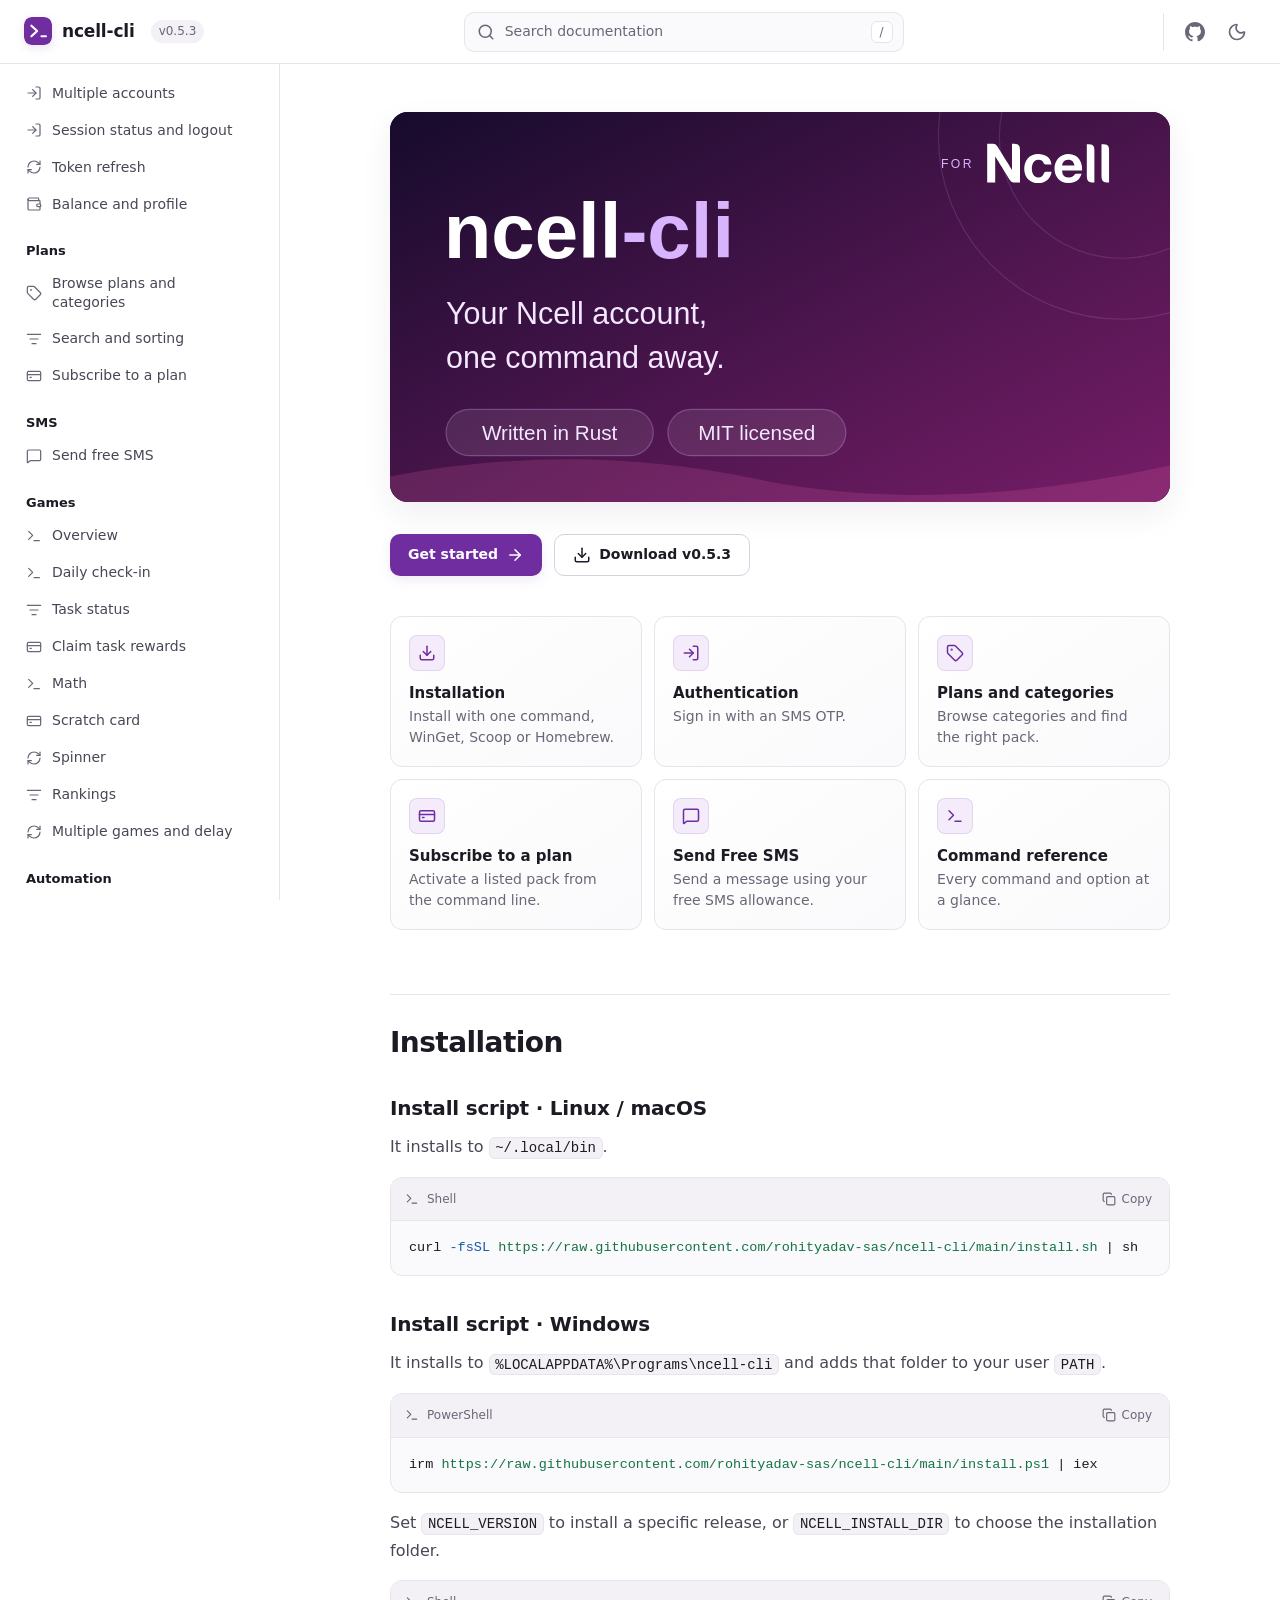
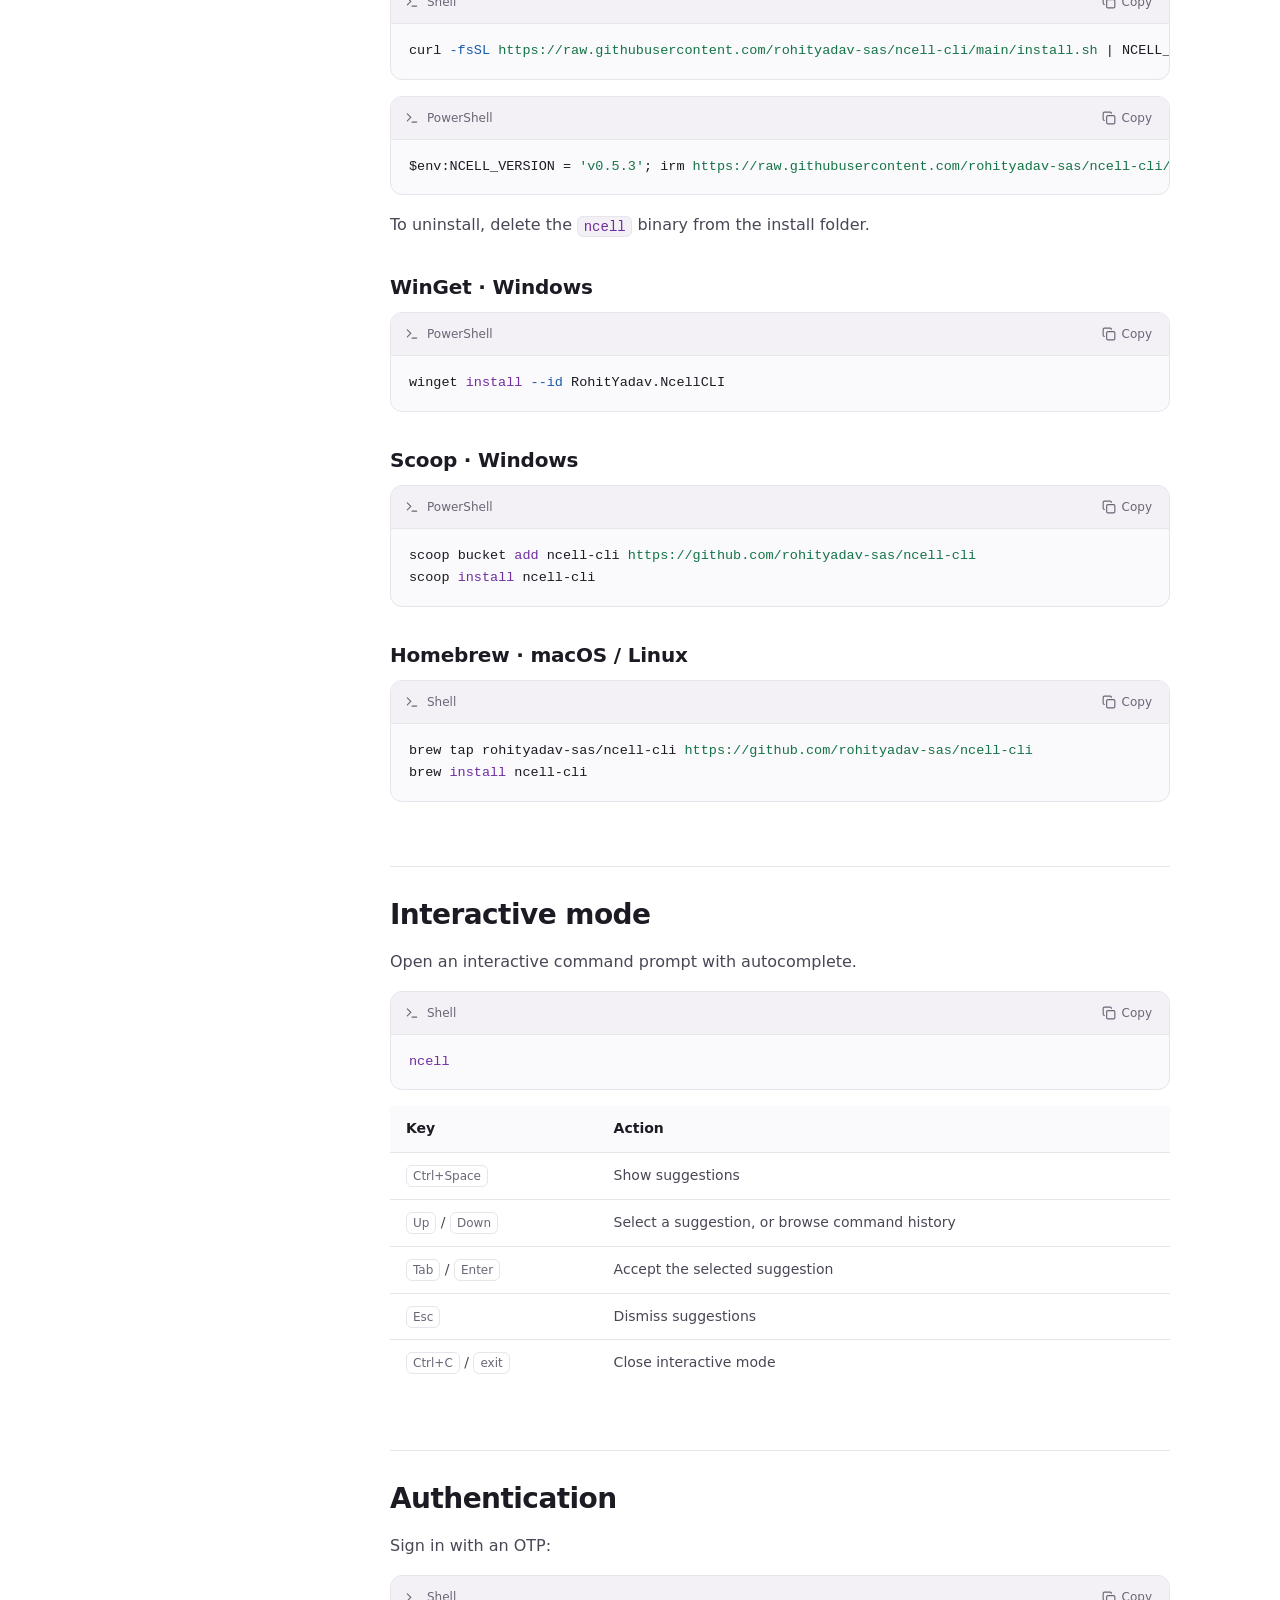
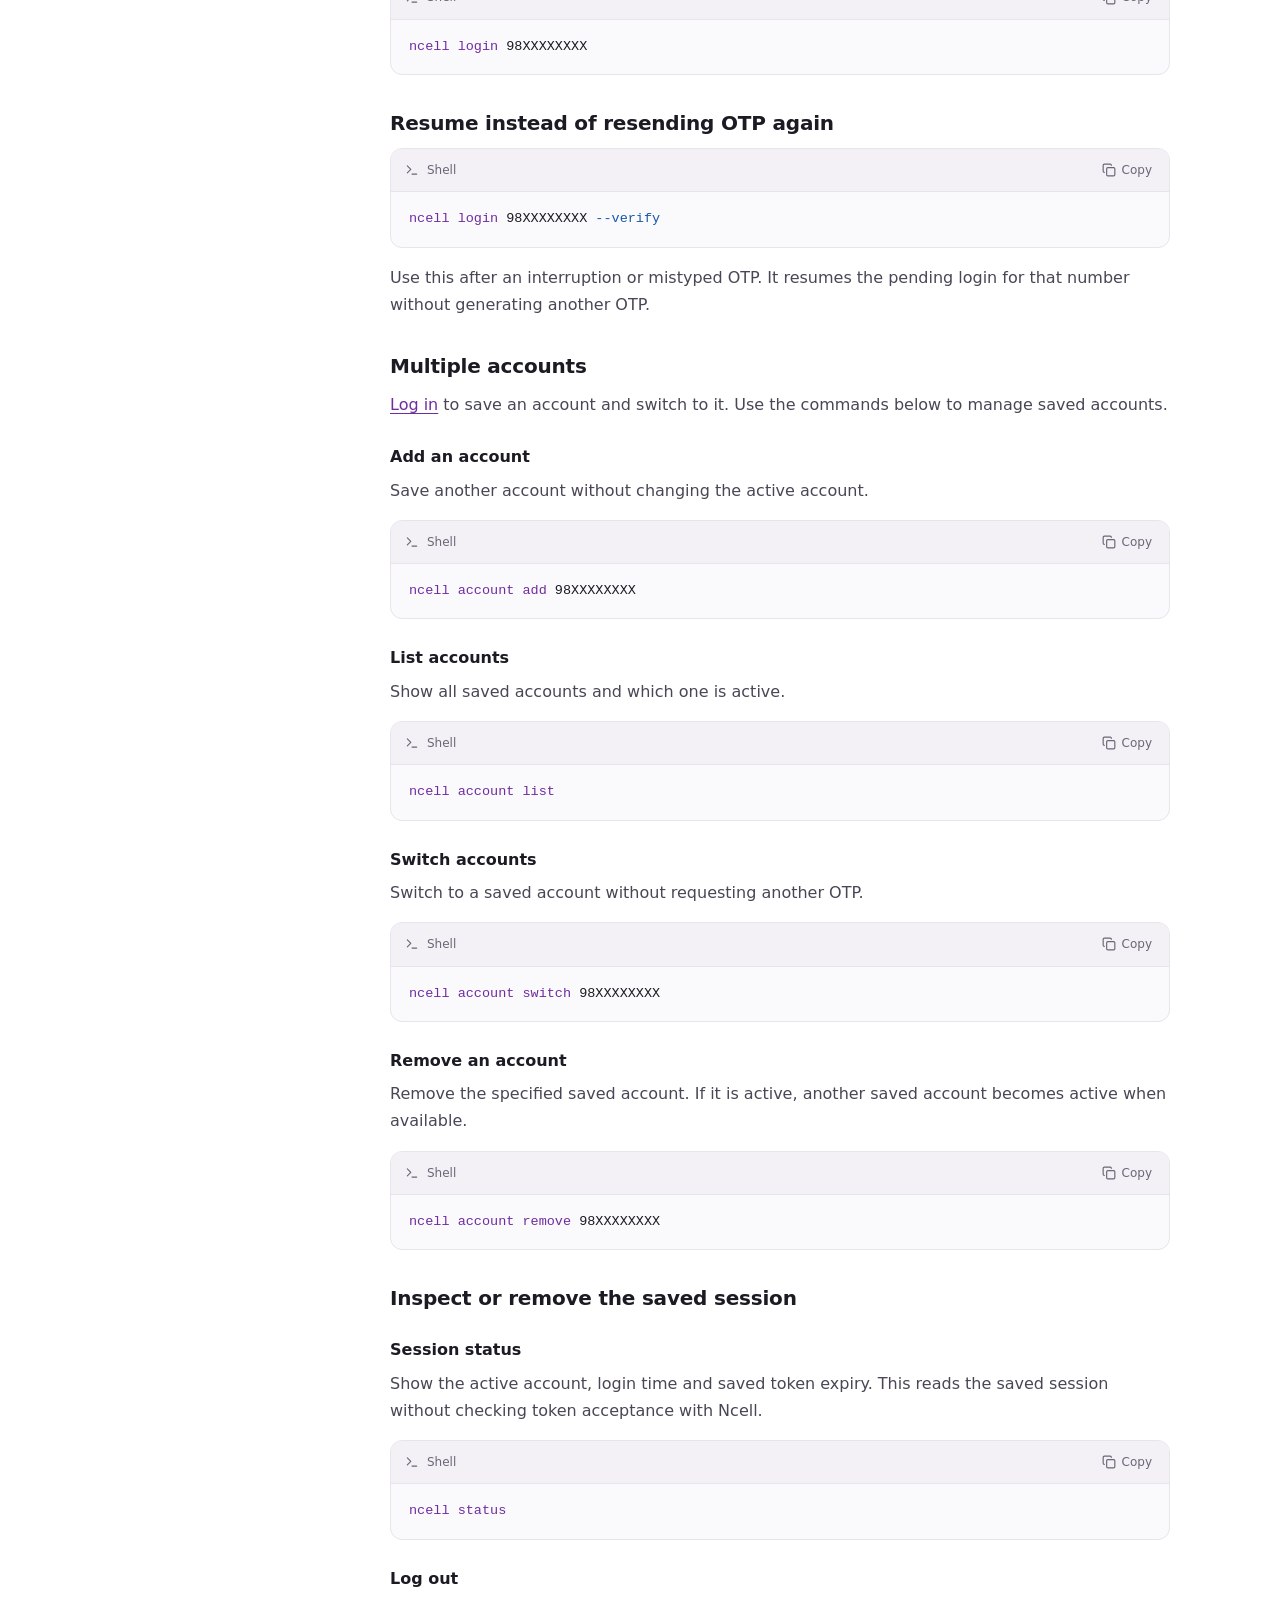
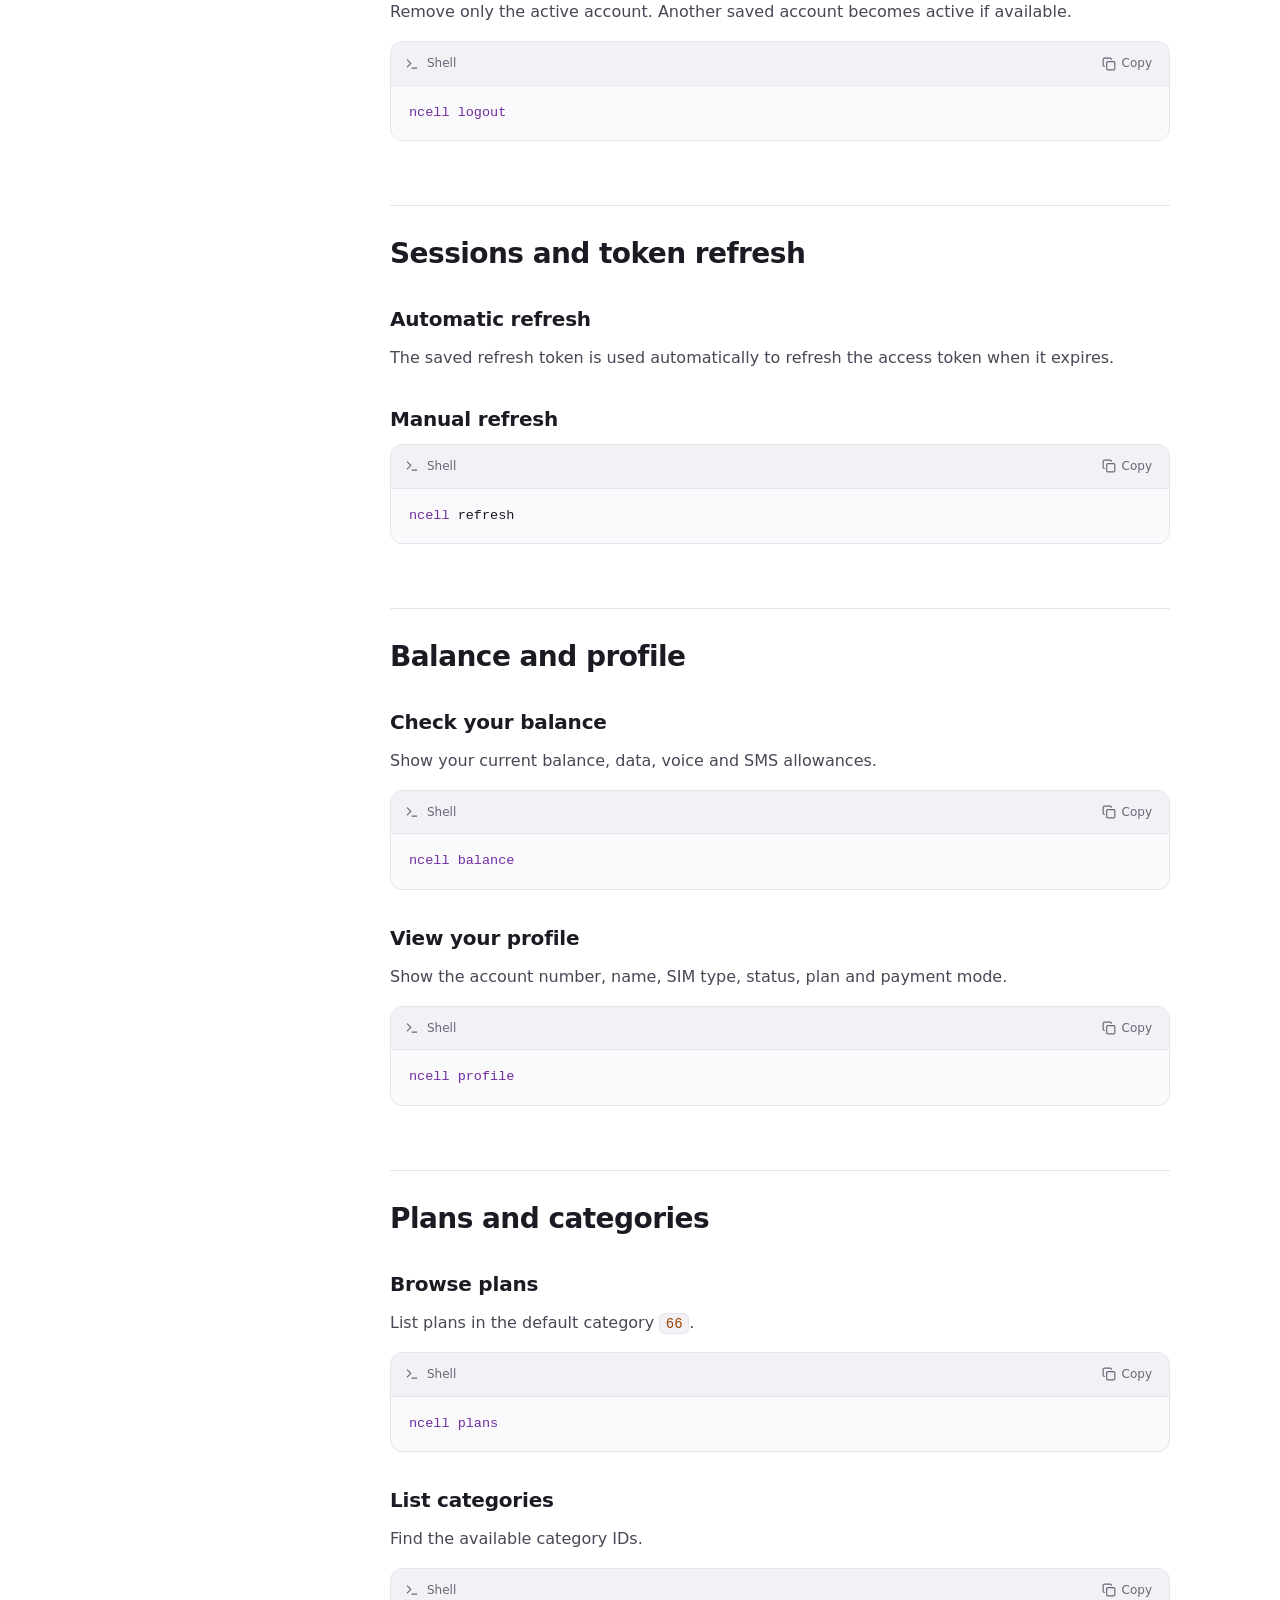
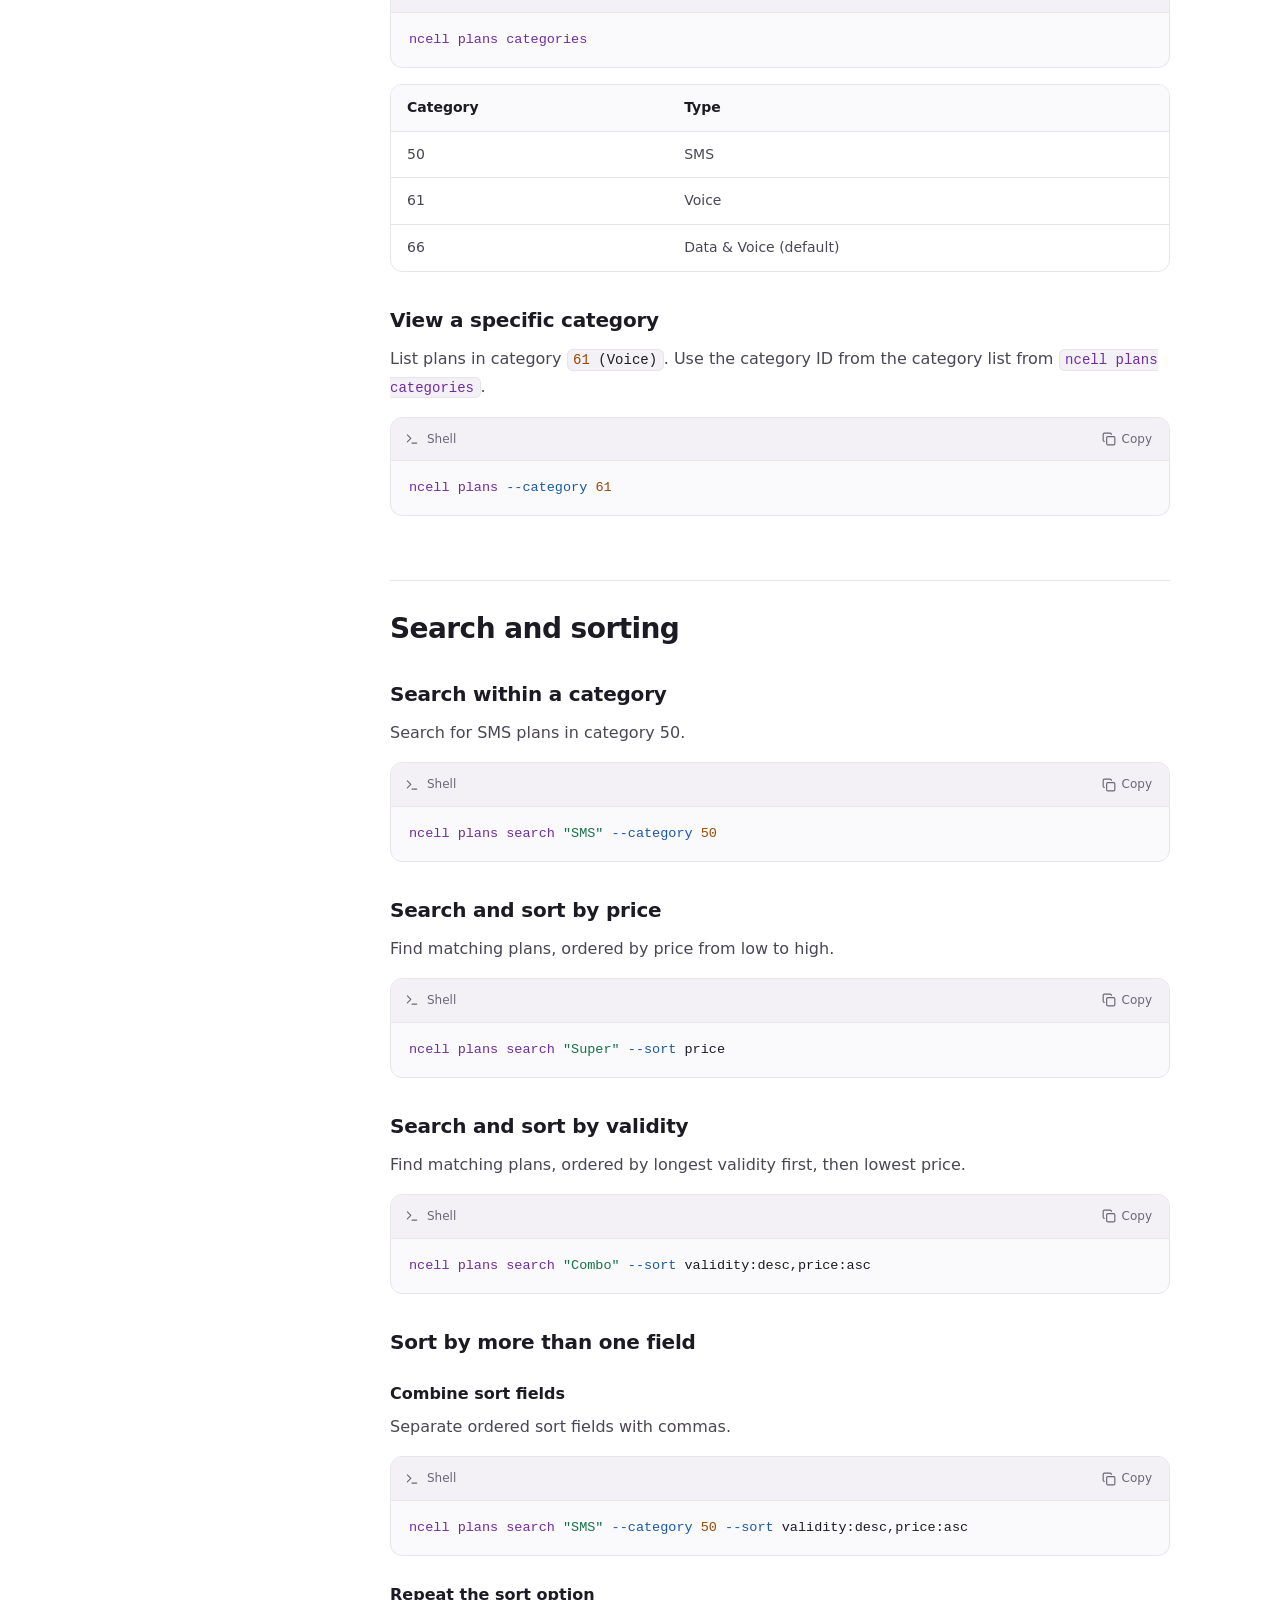
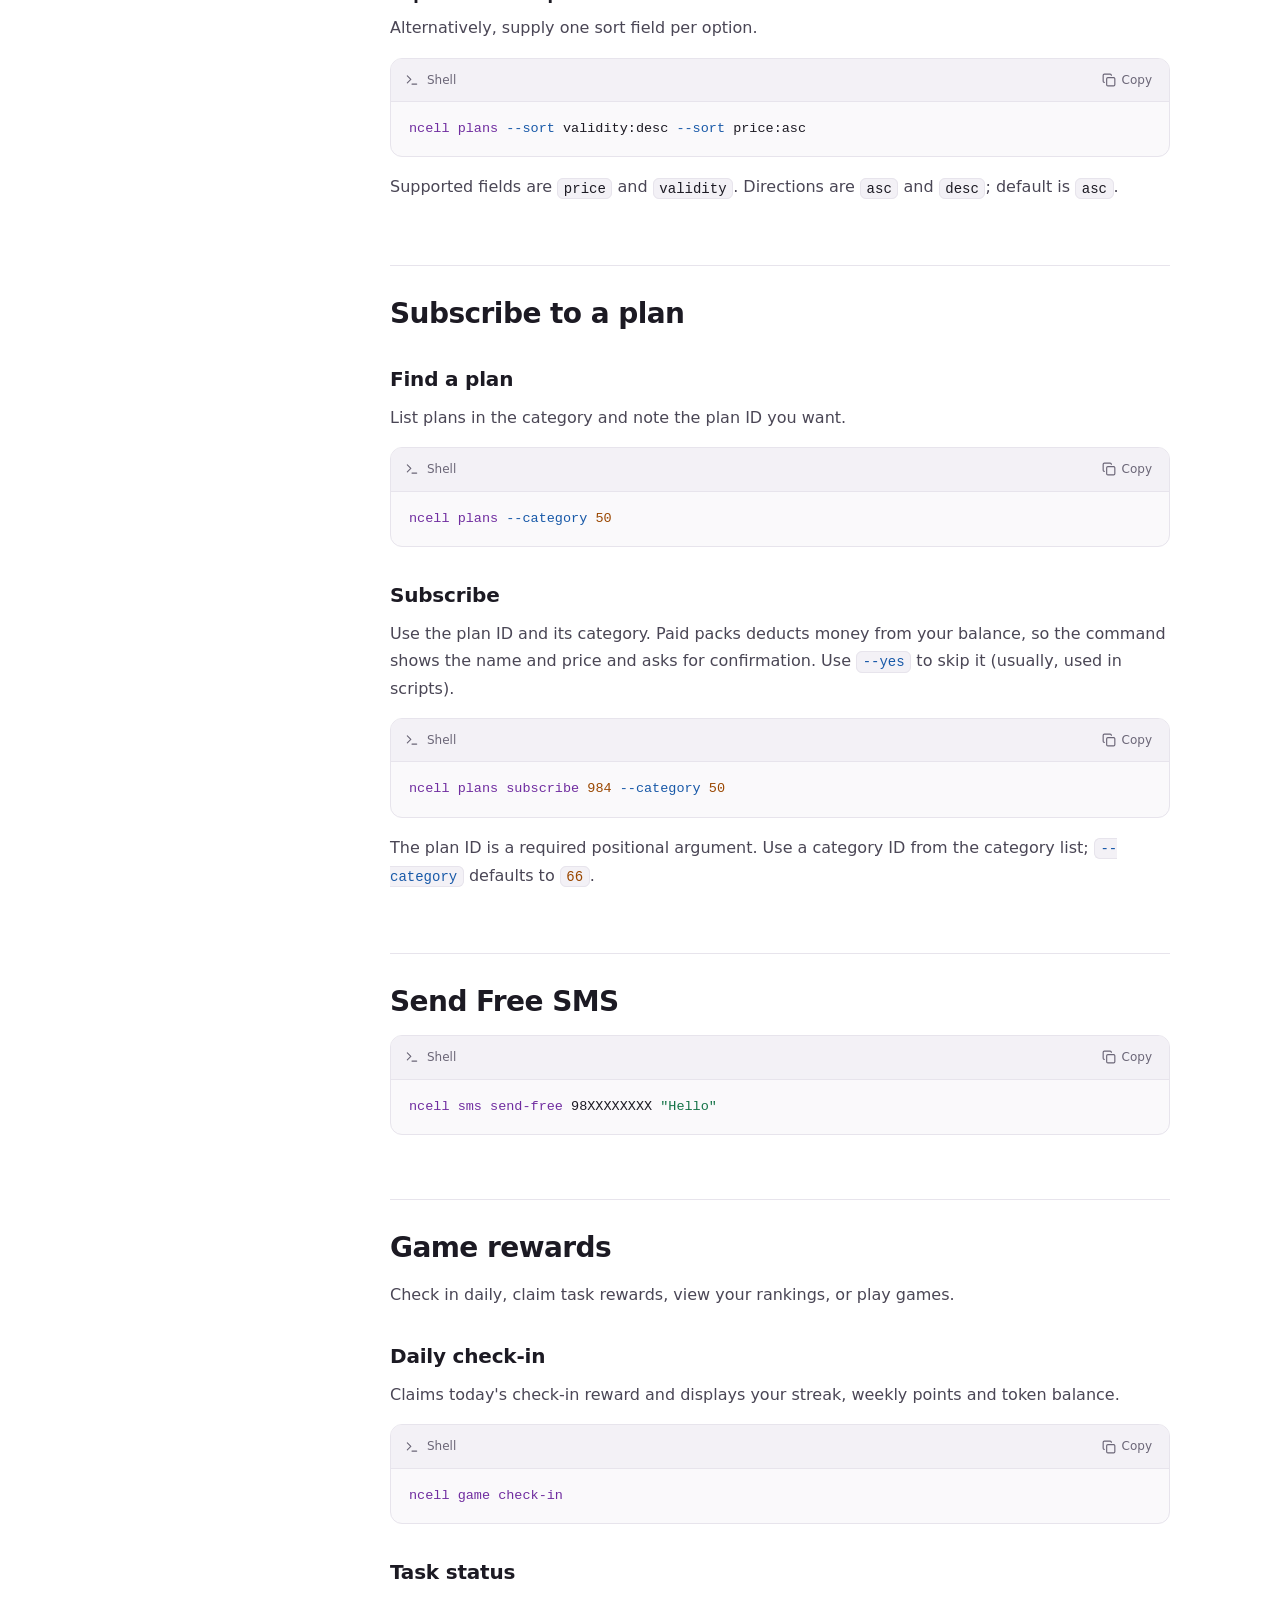
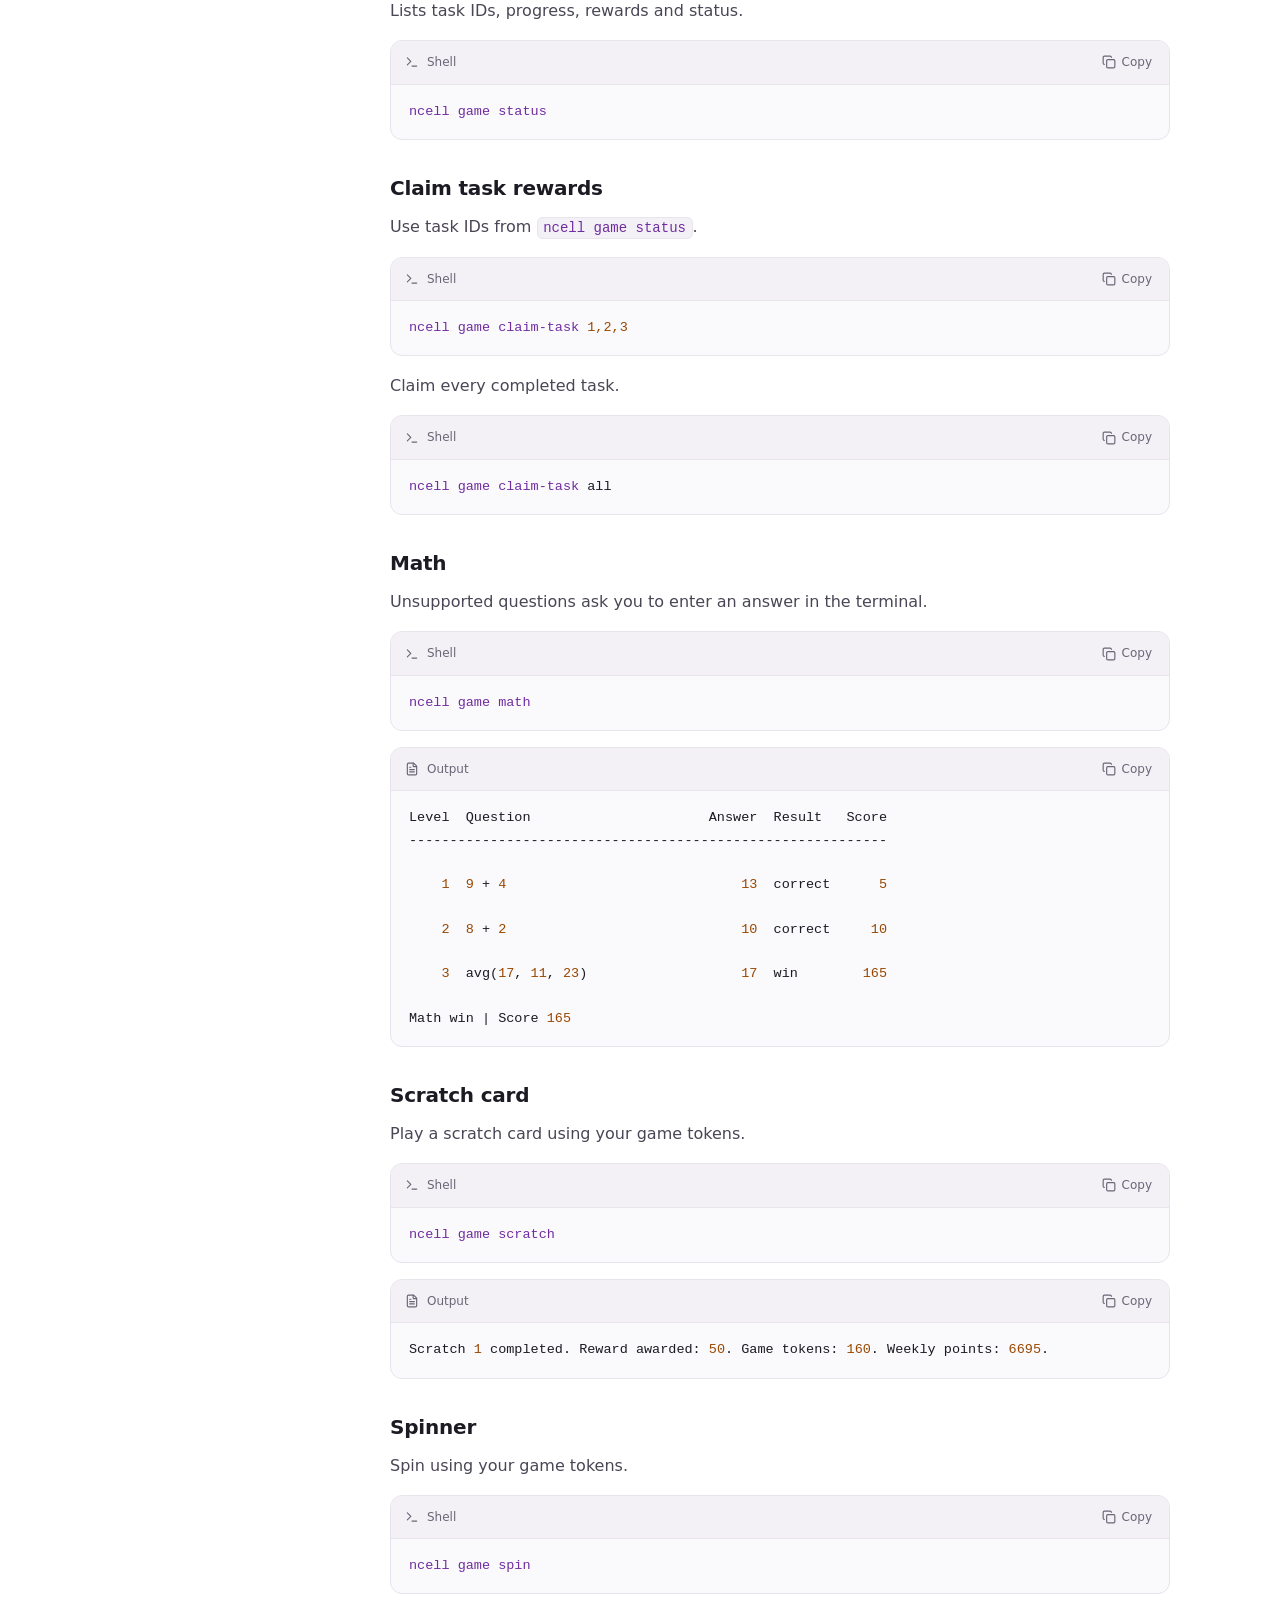
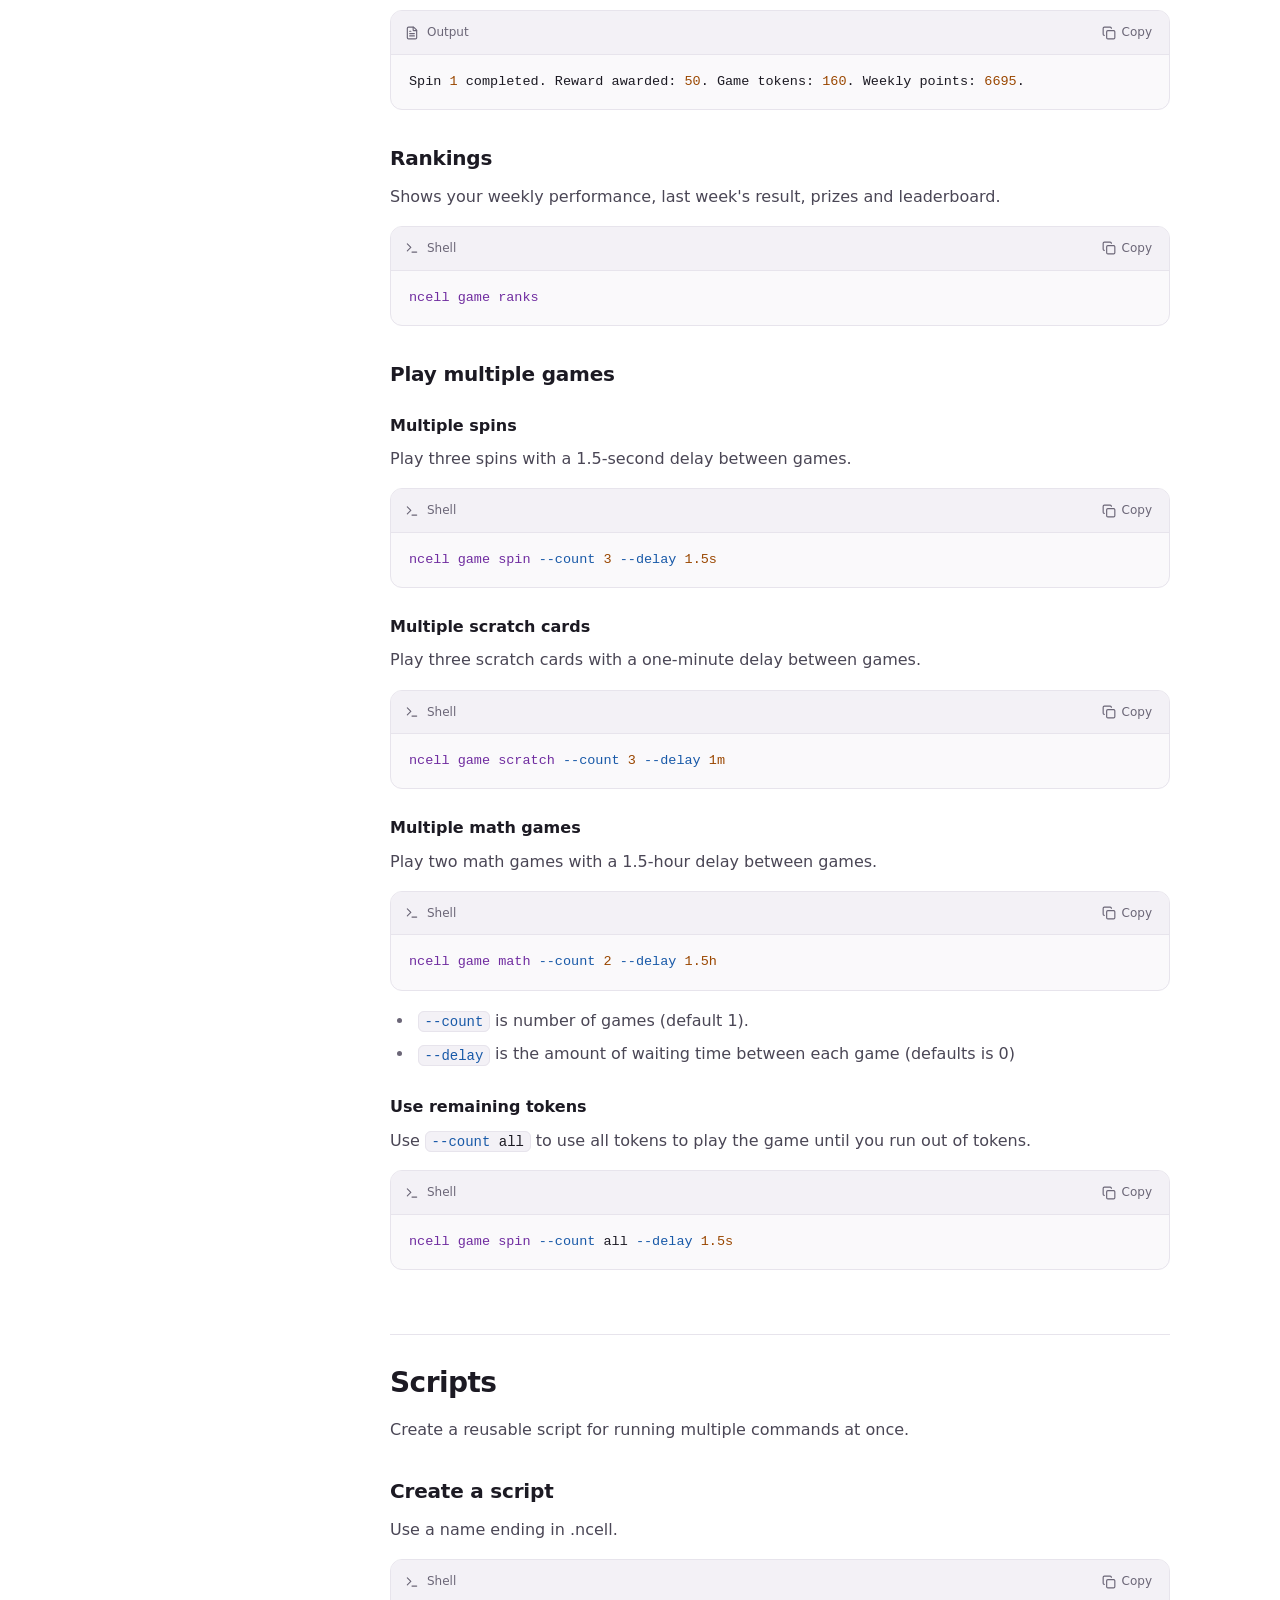
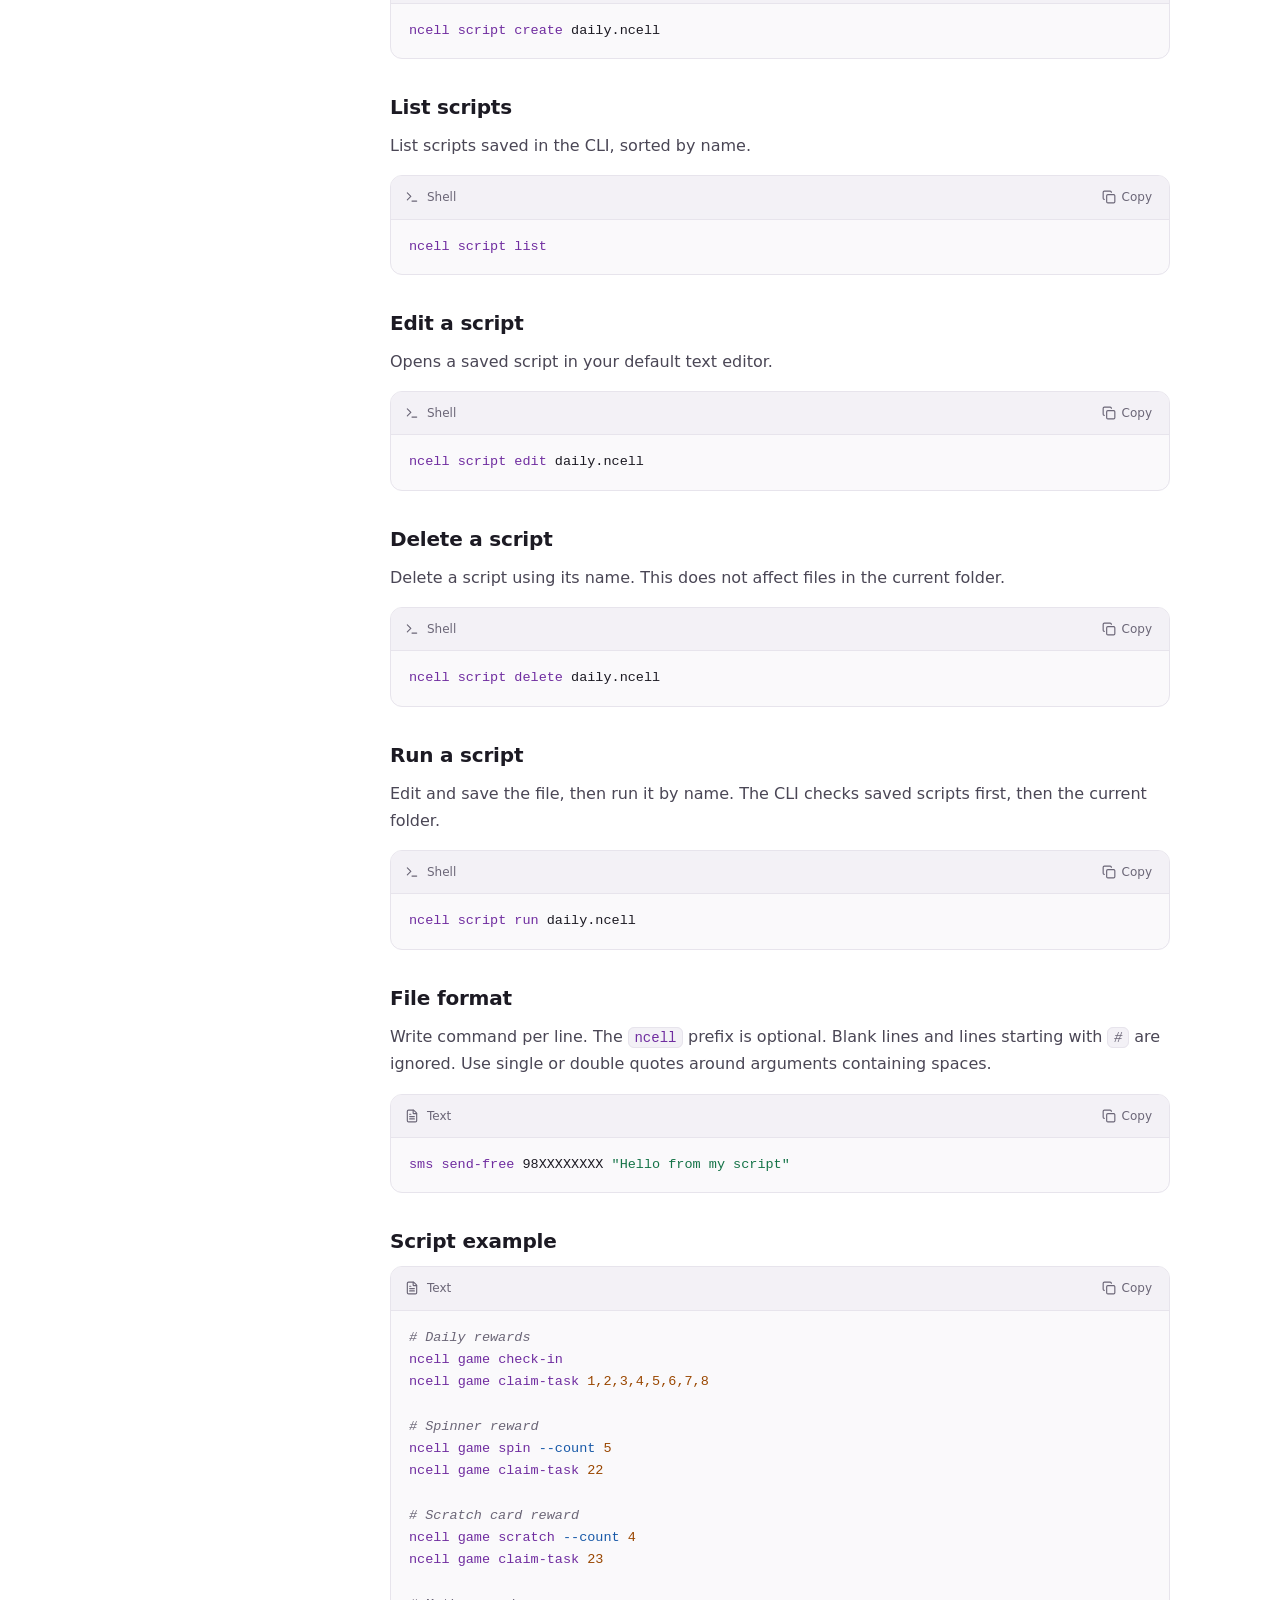
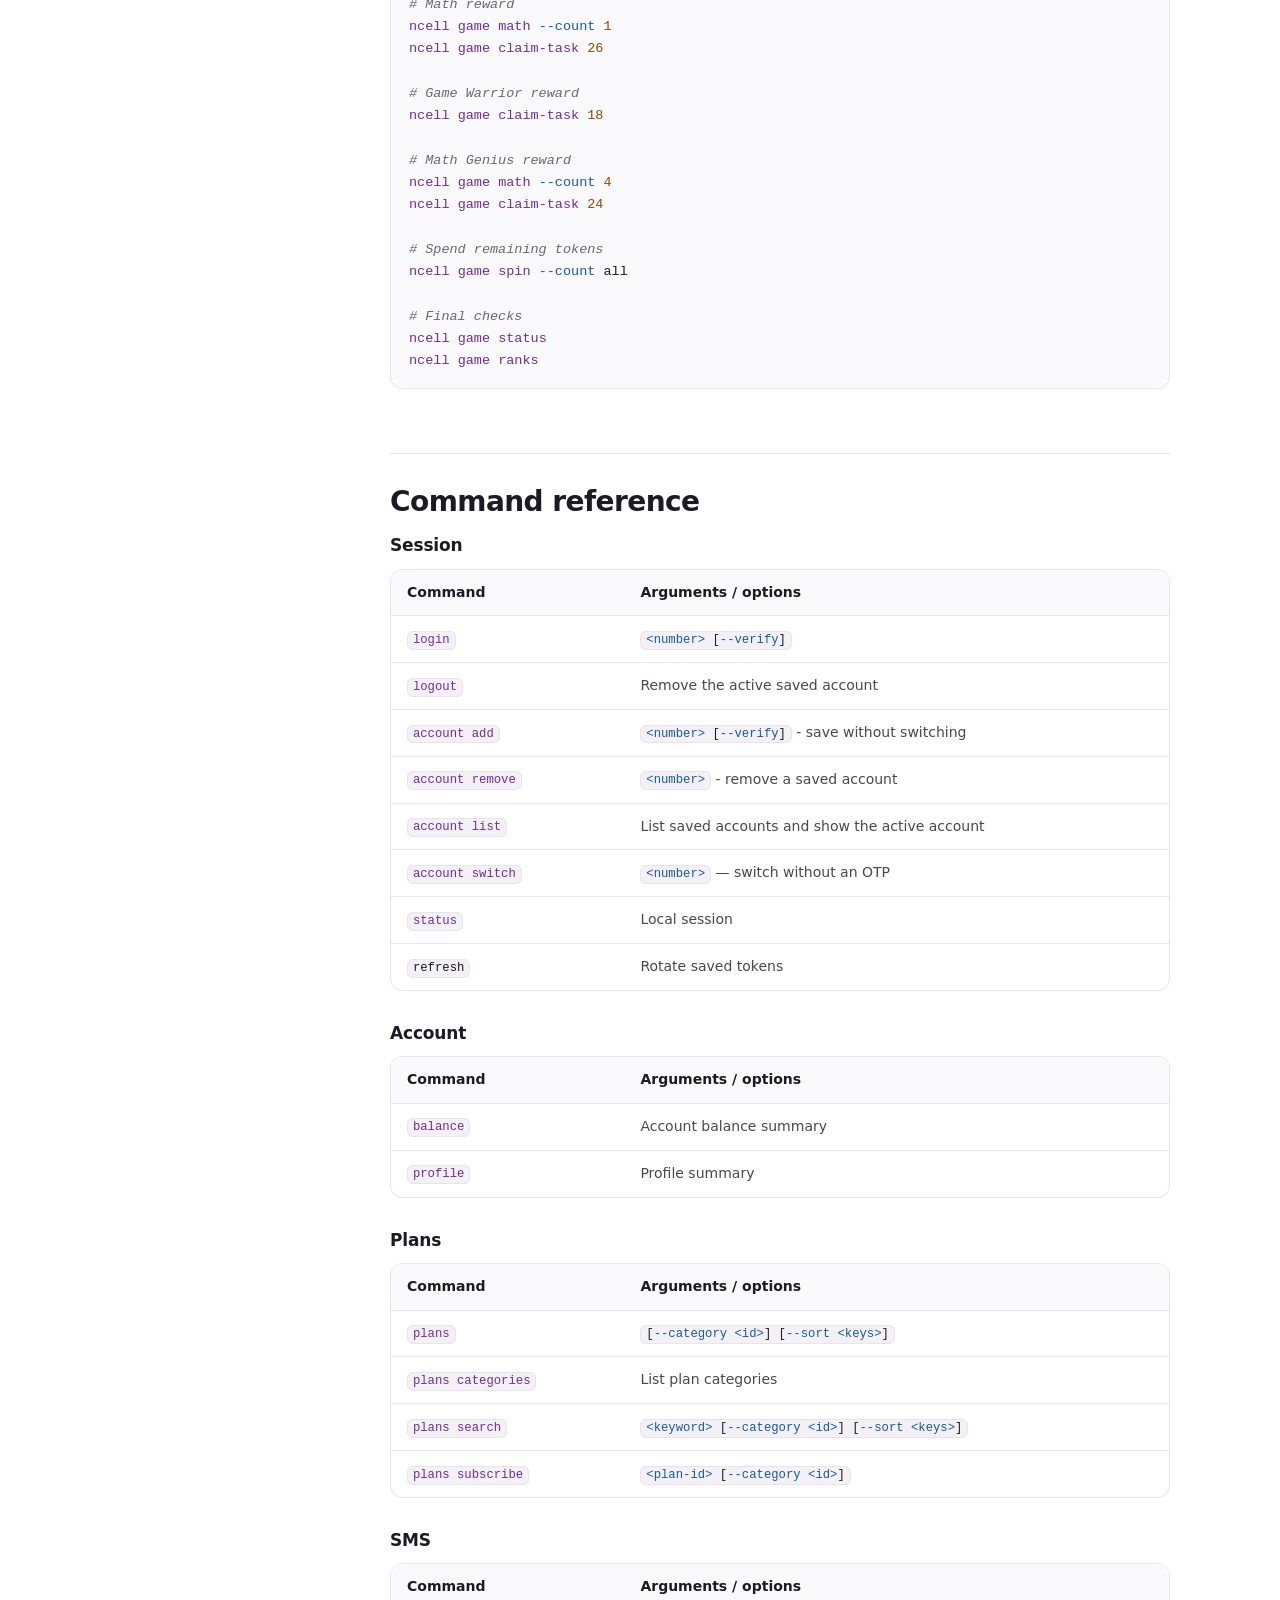
==== docs/index.html @ 6c73a3b6 "update docs" ====
<!doctype html>

<html lang="en">

<head>
    <meta charset="utf-8" />

    <meta name="google-site-verification" content="iUjYOaerDEvZI2TemzVn_7TjMXVgL9gNIheGC1Wcy9w" />

    <meta name="viewport" content="width=device-width, initial-scale=1" />

    <title>ncell-cli documentation</title>

    <meta name="description"
        content="Documentation for ncell-cli: install, sign in, query balances, search plans, subscribe and automate with JSON." />

    <meta name="theme-color" content="#ffffff" media="(prefers-color-scheme: light)" />

    <meta name="theme-color" content="#100e15" media="(prefers-color-scheme: dark)" />

    <link rel="icon" type="image/svg+xml" href="favicon.svg" />

    <script>
        (function () {
            var theme;

            try {
                theme = localStorage.getItem("ncell-docs-theme");
            } catch (e) { }

            if (theme !== "light" && theme !== "dark") {
                theme = matchMedia("(prefers-color-scheme: dark)").matches
                    ? "dark"
                    : "light";
            }

            document.documentElement.dataset.theme = theme;
        })();
    </script>

    <noscript>
        <style>
            .search-btn,
            .menu-btn,
            .theme-btn,
            .copy-btn {
                display: none !important;
            }

            @media (max-width: 900px) {
                #sidebar {
                    display: block;

                    position: static;

                    width: auto;

                    max-width: none;

                    border: 0;

                    box-shadow: none;
                }

                main {
                    padding-top: 16px;
                }
            }
        </style>
    </noscript>

    <link rel="stylesheet" href="style.css" />
</head>

<body>
    <!-- Icons: Lucide (ISC license) and GitHub mark from Octicons (MIT license), inlined as an SVG sprite. -->

    <svg width="0" height="0" style="position: absolute" aria-hidden="true" focusable="false">
        <symbol id="i-search" viewBox="0 0 24 24">
            <path d="m21 21-4.34-4.34" />

            <circle cx="11" cy="11" r="8" />
        </symbol>

        <symbol id="i-menu" viewBox="0 0 24 24">
            <path d="M4 5h16" />

            <path d="M4 12h16" />

            <path d="M4 19h16" />
        </symbol>

        <symbol id="i-sun" viewBox="0 0 24 24">
            <circle cx="12" cy="12" r="4" />

            <path d="M12 2v2" />

            <path d="M12 20v2" />

            <path d="m4.93 4.93 1.41 1.41" />

            <path d="m17.66 17.66 1.41 1.41" />

            <path d="M2 12h2" />

            <path d="M20 12h2" />

            <path d="m6.34 17.66-1.41 1.41" />

            <path d="m19.07 4.93-1.41 1.41" />
        </symbol>

        <symbol id="i-moon" viewBox="0 0 24 24">
            <path
                d="M20.985 12.486a9 9 0 1 1-9.473-9.472c.405-.022.617.46.402.803a6 6 0 0 0 8.268 8.268c.344-.215.825-.004.803.401" />
        </symbol>

        <symbol id="i-copy" viewBox="0 0 24 24">
            <rect width="14" height="14" x="8" y="8" rx="2" ry="2" />

            <path d="M4 16c-1.1 0-2-.9-2-2V4c0-1.1.9-2 2-2h10c1.1 0 2 .9 2 2" />
        </symbol>

        <symbol id="i-check" viewBox="0 0 24 24">
            <path d="M20 6 9 17l-5-5" />
        </symbol>

        <symbol id="i-terminal" viewBox="0 0 24 24">
            <path d="M12 19h8" />

            <path d="m4 17 6-6-6-6" />
        </symbol>

        <symbol id="i-info" viewBox="0 0 24 24">
            <circle cx="12" cy="12" r="10" />

            <path d="M12 16v-4" />

            <path d="M12 8h.01" />
        </symbol>

        <symbol id="i-triangle-alert" viewBox="0 0 24 24">
            <path d="m21.73 18-8-14a2 2 0 0 0-3.48 0l-8 14A2 2 0 0 0 4 21h16a2 2 0 0 0 1.73-3" />

            <path d="M12 9v4" />

            <path d="M12 17h.01" />
        </symbol>

        <symbol id="i-arrow-right" viewBox="0 0 24 24">
            <path d="M5 12h14" />

            <path d="m12 5 7 7-7 7" />
        </symbol>

        <symbol id="i-arrow-up" viewBox="0 0 24 24">
            <path d="m5 12 7-7 7 7" />

            <path d="M12 19V5" />
        </symbol>

        <symbol id="i-arrow-down" viewBox="0 0 24 24">
            <path d="M12 5v14" />

            <path d="m19 12-7 7-7-7" />
        </symbol>

        <symbol id="i-corner-down-left" viewBox="0 0 24 24">
            <path d="M20 4v7a4 4 0 0 1-4 4H4" />

            <path d="m9 10-5 5 5 5" />
        </symbol>

        <symbol id="i-hash" viewBox="0 0 24 24">
            <line x1="4" x2="20" y1="9" y2="9" />

            <line x1="4" x2="20" y1="15" y2="15" />

            <line x1="10" x2="8" y1="3" y2="21" />

            <line x1="16" x2="14" y1="3" y2="21" />
        </symbol>

        <symbol id="i-file-text" viewBox="0 0 24 24">
            <path
                d="M6 22a2 2 0 0 1-2-2V4a2 2 0 0 1 2-2h8a2.4 2.4 0 0 1 1.704.706l3.588 3.588A2.4 2.4 0 0 1 20 8v12a2 2 0 0 1-2 2z" />

            <path d="M14 2v5a1 1 0 0 0 1 1h5" />

            <path d="M10 9H8" />

            <path d="M16 13H8" />

            <path d="M16 17H8" />
        </symbol>

        <symbol id="i-book-open" viewBox="0 0 24 24">
            <path d="M12 5v16" />

            <path
                d="M20.001 19A2 2 0 0022 17V5a2 2 0 00-1.999-2L16 3.002A5 5 0 0012 5a5 5 0 00-4-2H4a2 2 0 00-2 2v12a2 2 0 001.999 2H8a5 5 0 014 2 5 5 0 014-2z" />
        </symbol>

        <symbol id="i-download" viewBox="0 0 24 24">
            <path d="M12 15V3" />

            <path d="M21 15v4a2 2 0 0 1-2 2H5a2 2 0 0 1-2-2v-4" />

            <path d="m7 10 5 5 5-5" />
        </symbol>

        <symbol id="i-log-in" viewBox="0 0 24 24">
            <path d="m10 17 5-5-5-5" />

            <path d="M15 12H3" />

            <path d="M15 3h4a2 2 0 0 1 2 2v14a2 2 0 0 1-2 2h-4" />
        </symbol>

        <symbol id="i-wallet" viewBox="0 0 24 24">
            <path
                d="M19 7V4a1 1 0 0 0-1-1H5a2 2 0 0 0 0 4h15a1 1 0 0 1 1 1v4h-3a2 2 0 0 0 0 4h3a1 1 0 0 0 1-1v-2a1 1 0 0 0-1-1" />

            <path d="M3 5v14a2 2 0 0 0 2 2h15a1 1 0 0 0 1-1v-4" />
        </symbol>

        <symbol id="i-tag" viewBox="0 0 24 24">
            <path
                d="M12.586 2.586A2 2 0 0 0 11.172 2H4a2 2 0 0 0-2 2v7.172a2 2 0 0 0 .586 1.414l8.704 8.704a2.426 2.426 0 0 0 3.42 0l6.58-6.58a2.426 2.426 0 0 0 0-3.42z" />

            <circle cx="7.5" cy="7.5" r=".5" fill="currentColor" />
        </symbol>

        <symbol id="i-list-filter" viewBox="0 0 24 24">
            <path d="M2 5h20" />

            <path d="M6 12h12" />

            <path d="M9 19h6" />
        </symbol>

        <symbol id="i-credit-card" viewBox="0 0 24 24">
            <rect width="20" height="14" x="2" y="5" rx="2" />

            <line x1="2" x2="22" y1="10" y2="10" />

            <path d="M6 14h2" />
        </symbol>

        <symbol id="i-message-square" viewBox="0 0 24 24">
            <path
                d="M22 17a2 2 0 0 1-2 2H6.828a2 2 0 0 0-1.414.586l-2.202 2.202A.71.71 0 0 1 2 21.286V5a2 2 0 0 1 2-2h16a2 2 0 0 1 2 2z" />
        </symbol>

        <symbol id="i-braces" viewBox="0 0 24 24">
            <path d="M8 3H7a2 2 0 0 0-2 2v5a2 2 0 0 1-2 2 2 2 0 0 1 2 2v5c0 1.1.9 2 2 2h1" />

            <path d="M16 21h1a2 2 0 0 0 2-2v-5c0-1.1.9-2 2-2a2 2 0 0 1-2-2V5a2 2 0 0 0-2-2h-1" />
        </symbol>

        <symbol id="i-refresh-cw" viewBox="0 0 24 24">
            <path d="M3 12a9 9 0 0 1 9-9 9.75 9.75 0 0 1 6.74 2.74L21 8" />

            <path d="M21 3v5h-5" />

            <path d="M21 12a9 9 0 0 1-9 9 9.75 9.75 0 0 1-6.74-2.74L3 16" />

            <path d="M8 16H3v5" />
        </symbol>

        <symbol id="i-upload" viewBox="0 0 24 24">
            <path d="M12 3v12" />

            <path d="m17 8-5-5-5 5" />

            <path d="M21 15v4a2 2 0 0 1-2 2H5a2 2 0 0 1-2-2v-4" />
        </symbol>

        <symbol id="i-wrench" viewBox="0 0 24 24">
            <path
                d="M14.7 6.3a1 1 0 0 0 0 1.4l1.6 1.6a1 1 0 0 0 1.4 0l3.106-3.105c.32-.322.863-.22.983.218a6 6 0 0 1-8.259 7.057l-7.91 7.91a1 1 0 0 1-2.999-3l7.91-7.91a6 6 0 0 1 7.057-8.259c.438.12.54.662.219.984z" />
        </symbol>

        <symbol id="i-globe" viewBox="0 0 24 24">
            <circle cx="12" cy="12" r="10" />

            <path d="M12 2a14.5 14.5 0 0 0 0 20 14.5 14.5 0 0 0 0-20" />

            <path d="M2 12h20" />
        </symbol>

        <symbol id="i-code-xml" viewBox="0 0 24 24">
            <path d="m18 16 4-4-4-4" />

            <path d="m6 8-4 4 4 4" />

            <path d="m14.5 4-5 16" />
        </symbol>

        <symbol id="i-shield-check" viewBox="0 0 24 24">
            <path
                d="M20 13c0 5-3.5 7.5-7.66 8.95a1 1 0 0 1-.67-.01C7.5 20.5 4 18 4 13V6a1 1 0 0 1 1-1c2 0 4.5-1.2 6.24-2.72a1.17 1.17 0 0 1 1.52 0C14.51 3.81 17 5 19 5a1 1 0 0 1 1 1z" />

            <path d="m9 12 2 2 4-4" />
        </symbol>

        <symbol id="i-smartphone" viewBox="0 0 24 24">
            <rect width="14" height="20" x="5" y="2" rx="2" ry="2" />

            <path d="M12 18h.01" />
        </symbol>

        <symbol id="i-table-2" viewBox="0 0 24 24">
            <path d="M3 9h18" />

            <path d="M9 3v18" />

            <rect x="3" y="3" width="18" height="18" rx="2" />
        </symbol>

        <symbol id="i-github" viewBox="0 0 16 16">
            <path
                d="M6.766 11.328c-2.063-.25-3.516-1.734-3.516-3.656 0-.781.281-1.625.75-2.188-.203-.515-.172-1.609.063-2.062.625-.078 1.468.25 1.968.703.594-.187 1.219-.281 1.985-.281.765 0 1.39.094 1.953.265.484-.437 1.344-.765 1.969-.687.218.422.25 1.515.046 2.047.5.593.766 1.39.766 2.203 0 1.922-1.453 3.375-3.547 3.64.531.344.89 1.094.89 1.954v1.625c0 .468.391.734.86.547C13.781 14.359 16 11.53 16 8.03 16 3.61 12.406 0 7.984 0 3.563 0 0 3.61 0 8.031a7.88 7.88 0 0 0 5.172 7.422c.422.156.828-.125.828-.547v-1.25c-.219.094-.5.156-.75.156-1.031 0-1.64-.562-2.078-1.609-.172-.422-.36-.672-.719-.719-.187-.015-.25-.093-.25-.187 0-.188.313-.328.625-.328.453 0 .844.281 1.25.86.313.452.64.655 1.031.655s.641-.14 1-.5c.266-.265.47-.5.657-.656" />
        </symbol>
    </svg>

    <a class="skip" href="#content">Skip to content</a>

    <header class="header">
        <div class="header-inner">
            <button id="menu-btn" class="icon-btn menu-btn" type="button" aria-label="Toggle navigation"
                aria-expanded="false" aria-controls="sidebar">
                <svg class="ico" aria-hidden="true">
                    <use href="#i-menu" />
                </svg>
            </button>

            <a class="brand" href="#overview">
                <svg width="28" height="28" viewBox="0 0 64 64" aria-hidden="true">
                    <rect width="64" height="64" rx="16" fill="#702da0" />

                    <path d="m17 20 13 12-13 12m23 0h10" fill="none" stroke="#fff" stroke-width="5"
                        stroke-linecap="round" stroke-linejoin="round" />
                </svg>

                <span>ncell-cli</span>
            </a>

            <span class="version" data-package-version>v0.5.3</span>

            <div class="header-center">
                <button id="search-btn" class="search-btn" type="button" aria-label="Search documentation"
                    aria-keyshortcuts="/">
                    <svg class="ico" aria-hidden="true">
                        <use href="#i-search" />
                    </svg>

                    <span class="search-text">Search documentation</span>

                    <kbd>/</kbd>
                </button>
            </div>

            <div class="header-actions">
                <a class="icon-btn" href="https://github.com/rohityadav-sas/ncell-cli"
                    aria-label="ncell-cli on GitHub"><svg class="ico ico-fill" aria-hidden="true">
                        <use href="#i-github" />
                    </svg></a>

                <button id="theme-btn" class="icon-btn theme-btn" type="button" aria-label="Switch theme">
                    <svg class="ico icon-moon" aria-hidden="true">
                        <use href="#i-moon" />
                    </svg><svg class="ico icon-sun" aria-hidden="true">
                        <use href="#i-sun" />
                    </svg>
                </button>
            </div>
        </div>
    </header>

    <div id="scrim" class="scrim" hidden></div>

    <aside id="sidebar">
        <nav aria-label="Documentation">
            <p class="nav-title">Getting started</p>
            <a href="#overview"><svg class="ico" aria-hidden="true">
                    <use href="#i-book-open" />
                </svg><span>Overview</span></a>
            <a href="#installation"><svg class="ico" aria-hidden="true">
                    <use href="#i-download" />
                </svg><span>Installation</span></a>
            <a href="#interactive"><svg class="ico" aria-hidden="true">
                    <use href="#i-terminal" />
                </svg><span>Interactive mode</span></a>
            <p class="nav-title">Accounts</p>
            <a href="#login"><svg class="ico" aria-hidden="true">
                    <use href="#i-log-in" />
                </svg><span>Login and OTP</span></a>
            <a href="#login-accounts"><svg class="ico" aria-hidden="true">
                    <use href="#i-log-in" />
                </svg><span>Multiple accounts</span></a>
            <a href="#login-session"><svg class="ico" aria-hidden="true">
                    <use href="#i-log-in" />
                </svg><span>Session status and logout</span></a>
            <a href="#sessions"><svg class="ico" aria-hidden="true">
                    <use href="#i-refresh-cw" />
                </svg><span>Token refresh</span></a>
            <a href="#balance"><svg class="ico" aria-hidden="true">
                    <use href="#i-wallet" />
                </svg><span>Balance and profile</span></a>
            <p class="nav-title">Plans</p>
            <a href="#plans"><svg class="ico" aria-hidden="true">
                    <use href="#i-tag" />
                </svg><span>Browse plans and categories</span></a>
            <a href="#searching"><svg class="ico" aria-hidden="true">
                    <use href="#i-list-filter" />
                </svg><span>Search and sorting</span></a>
            <a href="#subscribe"><svg class="ico" aria-hidden="true">
                    <use href="#i-credit-card" />
                </svg><span>Subscribe to a plan</span></a>
            <p class="nav-title">SMS</p>
            <a href="#sms"><svg class="ico" aria-hidden="true">
                    <use href="#i-message-square" />
                </svg><span>Send free SMS</span></a>
            <p class="nav-title">Games</p>
            <a href="#games"><svg class="ico" aria-hidden="true">
                    <use href="#i-terminal" />
                </svg><span>Overview</span></a>
            <a href="#games-check-in"><svg class="ico" aria-hidden="true">
                    <use href="#i-terminal" />
                </svg><span>Daily check-in</span></a>
            <a href="#games-status"><svg class="ico" aria-hidden="true">
                    <use href="#i-list-filter" />
                </svg><span>Task status</span></a>
            <a href="#games-claim-task"><svg class="ico" aria-hidden="true">
                    <use href="#i-credit-card" />
                </svg><span>Claim task rewards</span></a>
            <a href="#games-math"><svg class="ico" aria-hidden="true">
                    <use href="#i-terminal" />
                </svg><span>Math</span></a>
            <a href="#games-scratch"><svg class="ico" aria-hidden="true">
                    <use href="#i-credit-card" />
                </svg><span>Scratch card</span></a>
            <a href="#games-spin"><svg class="ico" aria-hidden="true">
                    <use href="#i-refresh-cw" />
                </svg><span>Spinner</span></a>
            <a href="#games-ranks"><svg class="ico" aria-hidden="true">
                    <use href="#i-list-filter" />
                </svg><span>Rankings</span></a>
            <a href="#games-repeat"><svg class="ico" aria-hidden="true">
                    <use href="#i-refresh-cw" />
                </svg><span>Multiple games and delay</span></a>
            <p class="nav-title">Automation</p>
            <a href="#scripts"><svg class="ico" aria-hidden="true">
                    <use href="#i-terminal" />
                </svg><span>Scripts</span></a>
            <p class="nav-title">Reference</p>
            <a href="#commands"><svg class="ico" aria-hidden="true">
                    <use href="#i-terminal" />
                </svg><span>Command reference</span></a>
            <a href="#response-codes"><svg class="ico" aria-hidden="true">
                    <use href="#i-info" />
                </svg><span>Response codes</span></a>
        </nav>
    </aside>

    <main>
        <article id="content">
            <figure id="overview" class="doc-banner">
                <picture>
                    <source media="(max-width: 540px)" srcset="./assets/banner-mobile.svg" />

                    <img src="./assets/banner.svg" width="1200" height="360"
                        alt="ncell-cli — Your Ncell account, one command away. Written in Rust. For Ncell Nepal." />
                </picture>
            </figure>

            <div class="actions">
                <a class="btn btn-primary" href="#installation"><span>Get started</span><svg class="ico"
                        aria-hidden="true">
                        <use href="#i-arrow-right" />
                    </svg></a>

                <a class="btn btn-secondary download-btn"
                    href="https://github.com/rohityadav-sas/ncell-cli/releases/latest"><svg class="ico"
                        aria-hidden="true">
                        <use href="#i-download" />
                    </svg><span>Download
                        <span data-package-version>v0.5.3</span></span></a>
            </div>

            <nav class="cards" aria-label="Popular topics">
                <a class="card" href="#installation"><span class="icon-tile"><svg class="ico" aria-hidden="true">
                            <use href="#i-download" />
                        </svg></span><span><span class="card-title">Installation</span><span class="card-text">Install
                            with one command, WinGet, Scoop or
                            Homebrew.</span></span></a>

                <a class="card" href="#login"><span class="icon-tile"><svg class="ico" aria-hidden="true">
                            <use href="#i-log-in" />
                        </svg></span><span><span class="card-title">Authentication</span><span class="card-text">Sign in
                            with an SMS OTP.</span></span></a>

                <a class="card" href="#plans"><span class="icon-tile"><svg class="ico" aria-hidden="true">
                            <use href="#i-tag" />
                        </svg></span><span><span class="card-title">Plans and categories</span><span
                            class="card-text">Browse categories and find the right
                            pack.</span></span></a>

                <a class="card" href="#subscribe"><span class="icon-tile"><svg class="ico" aria-hidden="true">
                            <use href="#i-credit-card" />
                        </svg></span><span><span class="card-title">Subscribe to a plan</span><span
                            class="card-text">Activate a listed pack from the command
                            line.</span></span></a>

                <a class="card" href="#sms"><span class="icon-tile"><svg class="ico" aria-hidden="true">
                            <use href="#i-message-square" />
                        </svg></span><span><span class="card-title">Send Free SMS</span><span class="card-text">Send a
                            message using your free SMS
                            allowance.</span></span></a>

                <a class="card" href="#commands"><span class="icon-tile"><svg class="ico" aria-hidden="true">
                            <use href="#i-terminal" />
                        </svg></span><span><span class="card-title">Command reference</span><span
                            class="card-text">Every command and option at a glance.</span></span></a>
            </nav>

            <h2 id="installation">Installation</h2>

            <h3 id="installation-script-unix">
                Install script · Linux / macOS
            </h3>
            <p>
                It installs to <code>~/.local/bin</code>.
            </p>
            <pre
                data-lang="Shell"><code>curl -fsSL https://raw.githubusercontent.com/rohityadav-sas/ncell-cli/main/install.sh | sh</code></pre>

            <h3 id="installation-script-windows">
                Install script · Windows
            </h3>
            <p>
                It installs to <code>%LOCALAPPDATA%\Programs\ncell-cli</code> and adds that folder to your user
                <code>PATH</code>.
            </p>
            <pre
                data-lang="PowerShell"><code>irm https://raw.githubusercontent.com/rohityadav-sas/ncell-cli/main/install.ps1 | iex</code></pre>



            <p>
                Set <code>NCELL_VERSION</code> to install a specific
                release, or <code>NCELL_INSTALL_DIR</code> to choose the installation
                folder. </p>

            <pre
                data-lang="Shell"><code>curl -fsSL https://raw.githubusercontent.com/rohityadav-sas/ncell-cli/main/install.sh | NCELL_VERSION=v0.5.3 sh</code></pre>

            <pre
                data-lang="PowerShell"><code>$env:NCELL_VERSION = 'v0.5.3'; irm https://raw.githubusercontent.com/rohityadav-sas/ncell-cli/main/install.ps1 | iex</code></pre>

            <p>
                To uninstall, delete the <code>ncell</code> binary from the
                install folder.
            </p>

            <h3 id="installation-winget">WinGet · Windows</h3>

            <pre data-lang="PowerShell"><code>winget install --id RohitYadav.NcellCLI</code></pre>

            <h3 id="installation-scoop">Scoop · Windows</h3>

            <pre data-lang="PowerShell"><code>scoop bucket add ncell-cli https://github.com/rohityadav-sas/ncell-cli
scoop install ncell-cli</code></pre>

            <h3 id="installation-homebrew">Homebrew · macOS / Linux</h3>

            <pre data-lang="Shell"><code>brew tap rohityadav-sas/ncell-cli https://github.com/rohityadav-sas/ncell-cli
brew install ncell-cli</code></pre>

            <h2 id="interactive">Interactive mode</h2>
            <p>Open an interactive command prompt with autocomplete.</p>
            <pre data-lang="Shell"><code>ncell</code></pre>
            <table>
                <thead>
                    <tr>
                        <th>Key</th>
                        <th>Action</th>
                    </tr>
                </thead>
                <tbody>
                    <tr>
                        <td><kbd>Ctrl+Space</kbd></td>
                        <td>Show suggestions</td>
                    </tr>
                    <tr>
                        <td><kbd>Up</kbd> / <kbd>Down</kbd></td>
                        <td>
                            Select a suggestion, or browse command history
                        </td>
                    </tr>
                    <tr>
                        <td><kbd>Tab</kbd> / <kbd>Enter</kbd></td>
                        <td>Accept the selected suggestion</td>
                    </tr>
                    <tr>
                        <td><kbd>Esc</kbd></td>
                        <td>Dismiss suggestions</td>
                    </tr>
                    <tr>
                        <td><kbd>Ctrl+C</kbd> / <kbd>exit</kbd></td>
                        <td>Close interactive mode</td>
                    </tr>
                </tbody>
            </table>

            <h2 id="login">Authentication</h2>

            <p>Sign in with an OTP:</p>

            <pre data-lang="Shell"><code>ncell login 98XXXXXXXX</code></pre>

            <h3 id="login-verify">Resume instead of resending OTP again</h3>

            <pre data-lang="Shell"><code>ncell login 98XXXXXXXX --verify</code></pre>

            <p>
                Use this after an interruption or mistyped OTP. It resumes
                the pending login for that number without generating another
                OTP.
            </p>

            <h3 id="login-accounts">Multiple accounts</h3>
            <p>
                <a href="#login">Log in</a> to save an account and switch to
                it. Use the commands below to manage saved accounts.
            </p>
            <h4>Add an account</h4>
            <p>Save another account without changing the active account.</p>
            <pre data-lang="Shell"><code>ncell account add 98XXXXXXXX</code></pre>

            <h4>List accounts</h4>
            <p>Show all saved accounts and which one is active.</p>
            <pre data-lang="Shell"><code>ncell account list</code></pre>

            <h4>Switch accounts</h4>
            <p>Switch to a saved account without requesting another OTP.</p>
            <pre data-lang="Shell"><code>ncell account switch 98XXXXXXXX</code></pre>

            <h4>Remove an account</h4>
            <p>
                Remove the specified saved account. If it is active, another
                saved account becomes active when available.
            </p>
            <pre data-lang="Shell"><code>ncell account remove 98XXXXXXXX</code></pre>

            <h3 id="login-session">Inspect or remove the saved session</h3>
            <h4>Session status</h4>
            <p>
                Show the active account, login time and saved token expiry.
                This reads the saved session without checking token
                acceptance with Ncell.
            </p>
            <pre data-lang="Shell"><code>ncell status</code></pre>

            <h4>Log out</h4>
            <p>
                Remove only the active account. Another saved account
                becomes active if available.
            </p>
            <pre data-lang="Shell"><code>ncell logout</code></pre>

            <h2 id="sessions">Sessions and token refresh</h2>

            <h3 id="sessions-auto">Automatic refresh</h3>
            <p>
                The saved refresh token is used automatically to refresh the
                access token when it expires.
            </p>

            <h3 id="sessions-manual">Manual refresh</h3>

            <pre data-lang="Shell"><code>ncell refresh</code></pre>

            <h2 id="balance">Balance and profile</h2>
            <h3>Check your balance</h3>
            <p>
                Show your current balance, data, voice and SMS allowances.
            </p>
            <pre data-lang="Shell"><code>ncell balance</code></pre>

            <h3>View your profile</h3>
            <p>
                Show the account number, name, SIM type, status, plan and
                payment mode.
            </p>
            <pre data-lang="Shell"><code>ncell profile</code></pre>

            <h2 id="plans">Plans and categories</h2>

            <h3>Browse plans</h3>
            <p>List plans in the default category <code>66</code>.</p>
            <pre data-lang="Shell"><code>ncell plans</code></pre>

            <h3>List categories</h3>
            <p>Find the available category IDs.</p>
            <pre data-lang="Shell"><code>ncell plans categories</code></pre>

            <div class="table-wrap">
                <table>
                    <thead>
                        <tr>
                            <th>Category</th>

                            <th>Type</th>
                        </tr>
                    </thead>

                    <tbody>
                        <tr>
                            <td>50</td>

                            <td>SMS</td>
                        </tr>

                        <tr>
                            <td>61</td>

                            <td>Voice</td>
                        </tr>

                        <tr>
                            <td>66</td>

                            <td>Data &amp; Voice (default)</td>
                        </tr>
                    </tbody>
                </table>
            </div>

            <h3>View a specific category</h3>
            <p>
                List plans in category <code>61 (Voice)</code>. Use the
                category ID from the category list from
                <code>ncell plans categories</code>.
            </p>
            <pre data-lang="Shell"><code>ncell plans --category 61</code></pre>

            <h2 id="searching">Search and sorting</h2>
            <h3>Search within a category</h3>
            <p>Search for SMS plans in category 50.</p>
            <pre data-lang="Shell"><code>ncell plans search "SMS" --category 50</code></pre>

            <h3>Search and sort by price</h3>
            <p>Find matching plans, ordered by price from low to high.</p>
            <pre data-lang="Shell"><code>ncell plans search "Super" --sort price</code></pre>

            <h3>Search and sort by validity</h3>
            <p>
                Find matching plans, ordered by longest validity first, then
                lowest price.
            </p>
            <pre data-lang="Shell"><code>ncell plans search "Combo" --sort validity:desc,price:asc</code></pre>

            <h3 id="searching-sort">Sort by more than one field</h3>

            <h4>Combine sort fields</h4>
            <p>Separate ordered sort fields with commas.</p>
            <pre
                data-lang="Shell"><code>ncell plans search "SMS" --category 50 --sort validity:desc,price:asc</code></pre>

            <h4>Repeat the sort option</h4>
            <p>Alternatively, supply one sort field per option.</p>
            <pre data-lang="Shell"><code>ncell plans --sort validity:desc --sort price:asc</code></pre>

            <p>
                Supported fields are <code>price</code> and

                <code>validity</code>. Directions are <code>asc</code> and

                <code>desc</code>; default is <code>asc</code>.
            </p>

            <h2 id="subscribe">Subscribe to a plan</h2>
            <h3>Find a plan</h3>
            <p>List plans in the category and note the plan ID you want.</p>
            <pre data-lang="Shell"><code>ncell plans --category 50</code></pre>

            <h3>Subscribe</h3>
            <p>
                Use the plan ID and its category. Paid packs deducts money
                from your balance, so the command shows the name and price
                and asks for confirmation. Use <code>--yes</code> to skip it
                (usually, used in scripts).
            </p>
            <pre data-lang="Shell"><code>ncell plans subscribe 984 --category 50</code></pre>

            <p>
                The plan ID is a required positional argument. Use a
                category ID from the category list;
                <code>--category</code> defaults to <code>66</code>.
            </p>

            <h2 id="sms">Send Free SMS</h2>

            <pre data-lang="Shell"><code>ncell sms send-free 98XXXXXXXX "Hello"</code></pre>

            <h2 id="games">Game rewards</h2>

            <p>
                Check in daily, claim task rewards, view your rankings, or
                play games.
            </p>

            <h3 id="games-check-in">Daily check-in</h3>
            <p>
                Claims today's check-in reward and displays your streak,
                weekly points and token balance.
            </p>
            <pre data-lang="Shell"><code>ncell game check-in</code></pre>

            <h3 id="games-status">Task status</h3>
            <p>Lists task IDs, progress, rewards and status.</p>
            <pre data-lang="Shell"><code>ncell game status</code></pre>

            <h3 id="games-claim-task">Claim task rewards</h3>
            <p>Use task IDs from <code>ncell game status</code>.</p>
            <pre data-lang="Shell"><code>ncell game claim-task 1,2,3</code></pre>

            <p>Claim every completed task.</p>
            <pre data-lang="Shell"><code>ncell game claim-task all</code></pre>

            <h3 id="games-math">Math</h3>
            <p>
                Unsupported questions ask you to enter an answer in the
                terminal.
            </p>
            <pre data-lang="Shell"><code>ncell game math</code></pre>

            <pre data-lang="Output"><code>Level  Question                      Answer  Result   Score
-----------------------------------------------------------

    1  9 + 4                             13  correct      5

    2  8 + 2                             10  correct     10

    3  avg(17, 11, 23)                   17  win        165

Math win | Score 165</code></pre>

            <h3 id="games-scratch">Scratch card</h3>
            <p>Play a scratch card using your game tokens.</p>
            <pre data-lang="Shell"><code>ncell game scratch</code></pre>

            <pre
                data-lang="Output"><code>Scratch 1 completed. Reward awarded: 50. Game tokens: 160. Weekly points: 6695.</code></pre>

            <h3 id="games-spin">Spinner</h3>
            <p>Spin using your game tokens.</p>

            <pre data-lang="Shell"><code>ncell game spin</code></pre>

            <pre
                data-lang="Output"><code>Spin 1 completed. Reward awarded: 50. Game tokens: 160. Weekly points: 6695.</code></pre>

            <h3 id="games-ranks">Rankings</h3>
            <p>
                Shows your weekly performance, last week&#x27;s result,
                prizes and leaderboard.
            </p>

            <pre data-lang="Shell"><code>ncell game ranks</code></pre>

            <h3 id="games-repeat">Play multiple games</h3>

            <h4>Multiple spins</h4>
            <p>Play three spins with a 1.5-second delay between games.</p>
            <pre data-lang="Shell"><code>ncell game spin --count 3 --delay 1.5s</code></pre>

            <h4>Multiple scratch cards</h4>
            <p>
                Play three scratch cards with a one-minute delay between
                games.
            </p>
            <pre data-lang="Shell"><code>ncell game scratch --count 3 --delay 1m</code></pre>

            <h4>Multiple math games</h4>
            <p>Play two math games with a 1.5-hour delay between games.</p>
            <pre data-lang="Shell"><code>ncell game math --count 2 --delay 1.5h</code></pre>

            <ul>
                <li>
                    <code>--count</code> is number of games (default 1).
                </li>

                <li>
                    <code>--delay</code> is the amount of waiting time
                    between each game (defaults is 0)
                </li>
            </ul>

            <h4 id="scripts-games">Use remaining tokens</h4>
            <p>
                Use <code>--count all</code> to use all tokens to play the
                game until you run out of tokens.
            </p>
            <pre data-lang="Shell"><code>ncell game spin --count all --delay 1.5s</code></pre>

            <h2 id="scripts">Scripts</h2>
            <p>
                Create a reusable script for running multiple commands at
                once.
            </p>
            <h3 id="scripts-create">Create a script</h3>
            <p>Use a name ending in .ncell.</p>
            <pre data-lang="Shell"><code>ncell script create daily.ncell</code></pre>
            <h3 id="scripts-list">List scripts</h3>
            <p>List scripts saved in the CLI, sorted by name.</p>
            <pre data-lang="Shell"><code>ncell script list</code></pre>
            <h3 id="scripts-edit">Edit a script</h3>
            <p>Opens a saved script in your default text editor.</p>
            <pre data-lang="Shell"><code>ncell script edit daily.ncell</code></pre>
            <h3 id="scripts-delete">Delete a script</h3>
            <p>
                Delete a script using its name. This does not affect files
                in the current folder.
            </p>
            <pre data-lang="Shell"><code>ncell script delete daily.ncell</code></pre>
            <h3 id="scripts-run">Run a script</h3>
            <p>
                Edit and save the file, then run it by name. The CLI checks
                saved scripts first, then the current folder.
            </p>
            <pre data-lang="Shell"><code>ncell script run daily.ncell</code></pre>
            <h3 id="scripts-format">File format</h3>
            <p>
                Write command per line. The <code>ncell</code> prefix is
                optional. Blank lines and lines starting with
                <code>#</code> are ignored. Use single or double quotes
                around arguments containing spaces.
            </p>
            <pre data-lang="Text"><code>sms send-free 98XXXXXXXX "Hello from my script"</code></pre>
            <h3 id="scripts-example">Script example</h3>
            <pre data-lang="Text"><code># Daily rewards
ncell game check-in
ncell game claim-task 1,2,3,4,5,6,7,8

# Spinner reward
ncell game spin --count 5
ncell game claim-task 22

# Scratch card reward
ncell game scratch --count 4
ncell game claim-task 23

# Math reward
ncell game math --count 1
ncell game claim-task 26

# Game Warrior reward
ncell game claim-task 18

# Math Genius reward
ncell game math --count 4
ncell game claim-task 24

# Spend remaining tokens
ncell game spin --count all

# Final checks
ncell game status
ncell game ranks
</code></pre>

            <h2 id="commands">Command reference</h2>

            <div id="command-groups">
                <section class="code-section" aria-labelledby="commands-session">
                    <div class="code-heading">
                        <h3 id="commands-session">Session</h3>
                    </div>

                    <div class="table-wrap">
                        <table>
                            <thead>
                                <tr>
                                    <th scope="col">Command</th>

                                    <th scope="col">Arguments / options</th>
                                </tr>
                            </thead>

                            <tbody>
                                <tr>
                                    <td><code>login</code></td>

                                    <td>
                                        <code>&lt;number&gt; [--verify]</code>
                                    </td>
                                </tr>

                                <tr>
                                    <td><code>logout</code></td>

                                    <td>Remove the active saved account</td>
                                </tr>

                                <tr>
                                    <td><code>account add</code></td>
                                    <td>
                                        <code>&lt;number&gt; [--verify]</code>
                                        - save without switching
                                    </td>
                                </tr>
                                <tr>
                                    <td><code>account remove</code></td>
                                    <td>
                                        <code>&lt;number&gt;</code> - remove
                                        a saved account
                                    </td>
                                </tr>
                                <tr>
                                    <td><code>account list</code></td>
                                    <td>
                                        List saved accounts and show the
                                        active account
                                    </td>
                                </tr>

                                <tr>
                                    <td><code>account switch</code></td>
                                    <td>
                                        <code>&lt;number&gt;</code> — switch
                                        without an OTP
                                    </td>
                                </tr>

                                <tr>
                                    <td><code>status</code></td>

                                    <td>Local session</td>
                                </tr>

                                <tr>
                                    <td><code>refresh</code></td>

                                    <td>Rotate saved tokens</td>
                                </tr>
                            </tbody>
                        </table>
                    </div>
                </section>

                <section class="code-section" aria-labelledby="commands-account">
                    <div class="code-heading">
                        <h3 id="commands-account">Account</h3>
                    </div>

                    <div class="table-wrap">
                        <table>
                            <thead>
                                <tr>
                                    <th scope="col">Command</th>

                                    <th scope="col">Arguments / options</th>
                                </tr>
                            </thead>

                            <tbody>
                                <tr>
                                    <td><code>balance</code></td>

                                    <td>Account balance summary</td>
                                </tr>

                                <tr>
                                    <td><code>profile</code></td>

                                    <td>Profile summary</td>
                                </tr>
                            </tbody>
                        </table>
                    </div>
                </section>

                <section class="code-section" aria-labelledby="commands-plans">
                    <div class="code-heading">
                        <h3 id="commands-plans">Plans</h3>
                    </div>

                    <div class="table-wrap">
                        <table>
                            <thead>
                                <tr>
                                    <th scope="col">Command</th>

                                    <th scope="col">Arguments / options</th>
                                </tr>
                            </thead>

                            <tbody>
                                <tr>
                                    <td><code>plans</code></td>

                                    <td>
                                        <code>[--category &lt;id&gt;] [--sort
                                                &lt;keys&gt;]</code>
                                    </td>
                                </tr>

                                <tr>
                                    <td><code>plans categories</code></td>

                                    <td>List plan categories</td>
                                </tr>

                                <tr>
                                    <td><code>plans search</code></td>

                                    <td>
                                        <code>&lt;keyword&gt; [--category
                                                &lt;id&gt;] [--sort
                                                &lt;keys&gt;]</code>
                                    </td>
                                </tr>

                                <tr>
                                    <td><code>plans subscribe</code></td>

                                    <td>
                                        <code>&lt;plan-id&gt; [--category
                                                &lt;id&gt;]</code>
                                    </td>
                                </tr>
                            </tbody>
                        </table>
                    </div>
                </section>

                <section class="code-section" aria-labelledby="commands-sms">
                    <div class="code-heading">
                        <h3 id="commands-sms">SMS</h3>
                    </div>

                    <div class="table-wrap">
                        <table>
                            <thead>
                                <tr>
                                    <th scope="col">Command</th>

                                    <th scope="col">Arguments / options</th>
                                </tr>
                            </thead>

                            <tbody>
                                <tr>
                                    <td><code>sms send-free</code></td>

                                    <td>
                                        <code>&lt;number&gt;
                                                &lt;text&gt;</code>
                                    </td>
                                </tr>
                            </tbody>
                        </table>
                    </div>
                </section>

                <section class="code-section" aria-labelledby="commands-games">
                    <div class="code-heading">
                        <h3 id="commands-games">Games</h3>
                    </div>

                    <div class="table-wrap">
                        <table>
                            <thead>
                                <tr>
                                    <th scope="col">Command</th>

                                    <th scope="col">Arguments / options</th>
                                </tr>
                            </thead>

                            <tbody>
                                <tr>
                                    <td><code>game check-in</code></td>

                                    <td>Claim the daily check-in reward</td>
                                </tr>

                                <tr>
                                    <td><code>game claim-task</code></td>

                                    <td>
                                        <code>&lt;ids|all&gt;</code> -
                                        comma-separated or space-separated
                                        task IDs
                                    </td>
                                </tr>

                                <tr>
                                    <td><code>game status</code></td>

                                    <td>
                                        List tasks, progress and rewards
                                    </td>
                                </tr>

                                <tr>
                                    <td><code>game ranks</code></td>

                                    <td>
                                        Weekly performance, prizes and
                                        leaderboard
                                    </td>
                                </tr>

                                <tr>
                                    <td><code>game spin</code></td>

                                    <td>
                                        <code>[--count &lt;number|all&gt;]
                                                [--delay &lt;duration&gt;]</code>
                                    </td>
                                </tr>

                                <tr>
                                    <td><code>game scratch</code></td>

                                    <td>
                                        <code>[--count &lt;number|all&gt;]
                                                [--delay &lt;duration&gt;]</code>
                                    </td>
                                </tr>

                                <tr>
                                    <td><code>game math</code></td>

                                    <td>
                                        <code>[--count &lt;number|all&gt;]
                                                [--delay &lt;duration&gt;]</code>
                                    </td>
                                </tr>
                            </tbody>
                        </table>
                    </div>
                </section>

                <section class="code-section" aria-labelledby="commands-scripts">
                    <div class="code-heading">
                        <h3 id="commands-scripts">Scripts</h3>
                    </div>
                    <div class="table-wrap">
                        <table>
                            <thead>
                                <tr>
                                    <th>Command</th>
                                    <th>Arguments / options</th>
                                </tr>
                            </thead>
                            <tbody>
                                <tr>
                                    <td><code>script create</code></td>
                                    <td>
                                        <code>&lt;file&gt;</code> — create
                                        an editable example
                                    </td>
                                </tr>
                                <tr>
                                    <td><code>script list</code></td>
                                    <td>List scripts saved in the CLI</td>
                                </tr>
                                <tr>
                                    <td><code>script edit</code></td>
                                    <td>
                                        <code>&lt;file-name&gt;</code> —
                                        open a saved script in your editor
                                    </td>
                                </tr>
                                <tr>
                                    <td><code>script delete</code></td>
                                    <td>
                                        <code>&lt;file-name&gt;</code> —
                                        delete a saved script
                                    </td>
                                </tr>
                                <tr>
                                    <td><code>script run</code></td>
                                    <td>
                                        <code>&lt;file&gt;</code> — validate
                                        and run commands in order
                                    </td>
                                </tr>
                            </tbody>
                        </table>
                    </div>
                </section>
                <section class="code-section" aria-labelledby="commands-help">
                    <div class="code-heading">
                        <h3 id="commands-help">Global commands</h3>
                    </div>

                    <div class="table-wrap">
                        <table>
                            <thead>
                                <tr>
                                    <th scope="col">Command</th>

                                    <th scope="col">Description</th>
                                </tr>
                            </thead>

                            <tbody>
                                <tr>
                                    <td><code>--help</code></td>

                                    <td>Shows help information</td>
                                </tr>

                                <tr>
                                    <td>
                                        <code>&lt;command&gt; --help</code>
                                    </td>

                                    <td>
                                        Shows usage for a specific command
                                    </td>
                                </tr>

                                <tr>
                                    <td><code>--version</code></td>

                                    <td>Shows CLI version</td>
                                </tr>

                                <tr>
                                    <td><code>--json</code></td>

                                    <td>
                                        Outputs the complete JSON response
                                    </td>
                                </tr>
                            </tbody>
                        </table>
                    </div>
                </section>
            </div>
        </article>

        <footer class="page-footer">
            <p>
                ncell-cli <span data-package-version>v0.5.3</span>
                <span class="footer-dot">·</span> MIT licensed
            </p>

            <a href="https://github.com/rohityadav-sas/ncell-cli"><svg class="ico ico-fill" aria-hidden="true">
                    <use href="#i-github" />
                </svg><span>View source on GitHub</span></a>
        </footer>
    </main>

    <dialog id="search-dialog" aria-label="Search documentation">
        <div class="search-head">
            <svg class="ico" aria-hidden="true">
                <use href="#i-search" />
            </svg>

            <input id="search-input" type="search" placeholder="Search documentation" autocomplete="off"
                spellcheck="false" role="combobox" aria-label="Search documentation" aria-expanded="false"
                aria-controls="search-results" aria-autocomplete="list" />

            <kbd>Esc</kbd>
        </div>

        <p id="search-status" class="search-hint" role="status"></p>

        <ul id="search-results" role="listbox" aria-label="Search results"></ul>

        <div class="search-foot">
            <span><kbd><svg class="ico" aria-hidden="true">
                        <use href="#i-arrow-up" />
                    </svg></kbd><kbd><svg class="ico" aria-hidden="true">
                        <use href="#i-arrow-down" />
                    </svg></kbd>

                to navigate</span>

            <span><kbd><svg class="ico" aria-hidden="true">
                        <use href="#i-corner-down-left" />
                    </svg></kbd>

                to open</span>

            <span><kbd>Esc</kbd> to close</span>
        </div>
    </dialog>

    <script src="app.js" defer></script>
</body>

</html>
---- docs/style.css ----
/* ---------- Tokens ---------- */
:root {
  color-scheme: light;
  --bg: #ffffff;
  --bg-subtle: #faf9fb;
  --bg-muted: #f3f1f6;
  --border: #e7e4ec;
  --border-strong: #d6d1de;
  --text: #1c1a23;
  --text-2: #4a4655;
  --muted: #6b6677;
  --accent: #702da0;
  --accent-hover: #5d2386;
  --accent-tint: #f4ecfa;
  --on-accent: #ffffff;
  --info: #1d4ed8;
  --info-bg: #eff6ff;
  --info-border: #bfdbfe;
  --warn: #b45309;
  --warn-bg: #fffbeb;
  --warn-border: #fcd34d;
  --shadow: 0 1px 2px rgba(28, 26, 35, .06), 0 8px 24px rgba(28, 26, 35, .08);
  --header-h: 64px;
  --sidebar-w: 280px;
  --font: Inter, ui-sans-serif, system-ui, -apple-system, BlinkMacSystemFont, "Segoe UI", Roboto, "Helvetica Neue", Arial, sans-serif;
  --mono: ui-monospace, "JetBrains Mono", "Cascadia Code", SFMono-Regular, Menlo, Consolas, "Liberation Mono", monospace;
}
:root[data-theme="dark"] {
  color-scheme: dark;
  --bg: #100e15;
  --bg-subtle: #15121b;
  --bg-muted: #1d1925;
  --border: #2a2533;
  --border-strong: #3a3347;
  --text: #ece9f2;
  --text-2: #cfc9db;
  --muted: #9d97ab;
  --accent: #c79bf0;
  --accent-hover: #d9b6f6;
  --accent-tint: #26192f;
  --on-accent: #1a0f24;
  --info: #93b4ff;
  --info-bg: #111a2e;
  --info-border: #223a6b;
  --warn: #f0b44c;
  --warn-bg: #2a2010;
  --warn-border: #6b4a12;
  --shadow: 0 1px 2px rgba(0, 0, 0, .3), 0 8px 24px rgba(0, 0, 0, .35);
}

/* ---------- Base ---------- */
*, *::before, *::after { box-sizing: border-box; }
html { scroll-padding-top: calc(var(--header-h) + 24px); scroll-behavior: smooth; -webkit-text-size-adjust: 100%; }
body {
  margin: 0;
  background: var(--bg);
  color: var(--text-2);
  font-family: var(--font);
  font-size: 16px;
  line-height: 1.7;
  -webkit-font-smoothing: antialiased;
}
[hidden] { display: none !important; }
a { color: var(--accent); text-underline-offset: 3px; text-decoration-thickness: 1px; }
button, input { font: inherit; color: inherit; }
button { cursor: pointer; }
:focus-visible { outline: 2px solid var(--accent); outline-offset: 2px; }
::selection { background: var(--accent-tint); color: var(--text); }
.sr-only {
  position: absolute; width: 1px; height: 1px; margin: -1px; padding: 0;
  overflow: hidden; clip: rect(0 0 0 0); white-space: nowrap; border: 0;
}
.skip {
  position: fixed; top: -56px; left: 16px; z-index: 100;
  padding: 8px 14px; background: var(--bg); border: 1px solid var(--border); border-radius: 8px;
}
.skip:focus { top: 12px; }

/* ---------- Icons (Lucide + Octicons, inlined as a sprite) ---------- */
.ico {
  width: 18px; height: 18px; flex: none;
  fill: none; stroke: currentColor; stroke-width: 2; stroke-linecap: round; stroke-linejoin: round;
}
.ico-fill { fill: currentColor; stroke: none; }

/* ---------- Header ---------- */
.header {
  position: fixed; inset: 0 0 auto 0; z-index: 30;
  height: var(--header-h);
  background: var(--bg);
  border-bottom: 1px solid var(--border);
}
@supports (backdrop-filter: blur(8px)) {
  .header { background: color-mix(in srgb, var(--bg) 86%, transparent); backdrop-filter: saturate(1.4) blur(10px); }
}
.header-inner { display: flex; align-items: center; gap: 16px; height: 100%; padding: 0 24px; }
.brand {
  display: flex; align-items: center; gap: 10px;
  color: var(--text); font-size: 17px; font-weight: 650; letter-spacing: -.01em; text-decoration: none;
}
.brand svg { display: block; }
.version {
  padding: 1px 8px; background: var(--bg-muted); border-radius: 999px;
  color: var(--muted); font-size: 12px; font-weight: 500;
}
.header-center { flex: 1; display: flex; justify-content: center; }
.search-btn {
  display: flex; align-items: center; gap: 10px;
  width: min(440px, 100%); height: 40px; padding: 0 10px 0 12px;
  background: var(--bg-subtle); border: 1px solid var(--border); border-radius: 10px;
  color: var(--muted); font-size: 14px;
  transition: border-color .15s, color .15s;
}
.search-btn:hover { border-color: var(--border-strong); color: var(--text); }
.search-text { flex: 1; text-align: left; }
.header-actions { display: flex; align-items: center; gap: 4px; }
.icon-btn {
  display: inline-flex; align-items: center; justify-content: center;
  width: 38px; height: 38px; padding: 0;
  background: transparent; border: 0; border-radius: 8px; color: var(--muted);
  transition: background .15s, color .15s;
}
.icon-btn:hover { background: var(--bg-muted); color: var(--text); }
.icon-btn .ico { width: 20px; height: 20px; }
.menu-btn { display: none; }
.theme-btn .icon-sun { display: none; }
:root[data-theme="dark"] .theme-btn .icon-sun { display: block; }
:root[data-theme="dark"] .theme-btn .icon-moon { display: none; }
kbd {
  display: inline-flex; align-items: center; justify-content: center;
  min-width: 22px; height: 22px; padding: 0 6px; background: var(--bg); border: 1px solid var(--border); border-radius: 6px;
  color: var(--muted); font-family: var(--font); font-size: 12px; line-height: 20px;
}
kbd .ico { width: 12px; height: 12px; }

/* ---------- Sidebar ---------- */
#sidebar {
  position: fixed; top: var(--header-h); bottom: 0; left: 0; z-index: 10;
  width: var(--sidebar-w); padding: 24px 16px 40px; overflow-y: auto;
  background: var(--bg); border-right: 1px solid var(--border);
  scrollbar-width: thin;
}
.nav-title { margin: 20px 10px 6px; color: var(--text); font-size: 13px; font-weight: 650; line-height: 1.4; }
.nav-title:first-child { margin-top: 0; }
#sidebar a {
  display: flex; align-items: center; gap: 10px;
  min-height: 36px; padding: 7px 10px; margin: 1px 0; border-radius: 8px;
  line-height: 1.4;
  color: var(--text-2); font-size: 14px; font-weight: 500; text-decoration: none;
  transition: background .15s, color .15s;
}
#sidebar a .ico { flex-shrink: 0; width: 16px; height: 16px; color: var(--muted); stroke-width: 1.85; }
#sidebar a:hover { background: var(--bg-muted); color: var(--text); }
#sidebar a.active { background: var(--accent-tint); color: var(--accent); }
#sidebar a.active .ico { color: var(--accent); }
.scrim { position: fixed; inset: var(--header-h) 0 0 0; z-index: 9; background: rgba(0, 0, 0, .45); }

/* ---------- Content ---------- */
main { margin-left: var(--sidebar-w); padding: calc(var(--header-h) + 48px) 56px 80px; }
article { max-width: 780px; margin: 0 auto; }
h1, h2, h3 { color: var(--text); line-height: 1.25; }
h1 { margin: 0 0 14px; font-size: 40px; font-weight: 700; letter-spacing: -.025em; }
h2 { margin: 64px 0 16px; font-size: 28px; font-weight: 650; letter-spacing: -.02em; }
h3 { margin: 36px 0 12px; font-size: 20px; font-weight: 600; letter-spacing: -.01em; }
p { margin: 0 0 16px; }
.lead { max-width: 640px; margin: 0 0 20px; color: var(--text-2); font-size: 19px; line-height: 1.6; }
ul, ol { margin: 0 0 16px; padding-left: 1.5em; }
li { margin: 6px 0; padding-left: 4px; }
li::marker { color: var(--muted); }
strong { color: var(--text); font-weight: 600; }
.anchor { margin-left: .4em; color: var(--muted); font-weight: 400; text-decoration: none; opacity: 0; }
.anchor::before { content: "#"; }
h2:hover .anchor, h3:hover .anchor, .anchor:focus-visible { opacity: 1; }
.caption { margin: -4px 0 20px; color: var(--muted); font-size: 14px; }

/* Page intro */
.actions { display: flex; flex-wrap: wrap; gap: 12px; margin: 0 0 40px; }
.btn {
  display: inline-flex; align-items: center; gap: 8px;
  height: 42px; padding: 0 18px; border-radius: 10px;
  font-size: 14px; font-weight: 600; text-decoration: none;
  transition: background .15s, border-color .15s;
}
.btn-primary { background: var(--accent); color: var(--on-accent); }
.btn-primary:hover { background: var(--accent-hover); }
.btn-secondary { background: var(--bg); border: 1px solid var(--border-strong); color: var(--text); }
.btn-secondary:hover { background: var(--bg-subtle); }

.cards { display: grid; grid-template-columns: repeat(3, 1fr); gap: 12px; }
.card {
  display: flex; flex-direction: column; gap: 12px; padding: 18px;
  background: var(--bg); border: 1px solid var(--border); border-radius: 12px;
  color: inherit; text-decoration: none;
  transition: border-color .15s, box-shadow .15s;
}
.card:hover { border-color: var(--accent); box-shadow: var(--shadow); }
.card-title { display: block; color: var(--text); font-size: 15px; font-weight: 600; line-height: 1.4; }
.card-text { display: block; margin-top: 2px; color: var(--muted); font-size: 14px; line-height: 1.5; }
.icon-tile {
  display: inline-flex; align-items: center; justify-content: center; flex: none;
  width: 36px; height: 36px; background: var(--accent-tint); border-radius: 8px; color: var(--accent);
}
.features { display: grid; grid-template-columns: repeat(3, 1fr); gap: 28px; margin: 0 0 16px; }
.feature { display: flex; flex-direction: column; gap: 12px; }
.feature h3 { margin: 0 0 4px; font-size: 16px; font-weight: 600; letter-spacing: 0; }
.feature p { margin: 0; font-size: 15px; line-height: 1.6; }

/* Code */
code { font-family: var(--mono); font-size: .875em; }
:not(pre) > code {
  padding: .12em .4em; background: var(--bg-muted); border: 1px solid var(--border); border-radius: 6px;
  color: var(--text); overflow-wrap: anywhere;
}
.code-block { margin: 0 0 16px; overflow: hidden; background: var(--bg-subtle); border: 1px solid var(--border); border-radius: 12px; }
.code-head {
  display: flex; align-items: center; justify-content: space-between; gap: 12px;
  padding: 6px 8px 6px 14px; background: var(--bg-muted); border-bottom: 1px solid var(--border);
}
.code-lang { display: inline-flex; align-items: center; gap: 8px; color: var(--muted); font-size: 12px; font-weight: 500; }
.code-lang .ico { width: 14px; height: 14px; }
.copy-btn {
  display: inline-flex; align-items: center; gap: 6px; padding: 4px 8px;
  background: transparent; border: 1px solid transparent; border-radius: 6px;
  color: var(--muted); font-size: 12px; font-weight: 500;
  transition: background .15s, color .15s, border-color .15s;
}
.copy-btn .ico { width: 14px; height: 14px; }
.copy-btn:hover { background: var(--bg); border-color: var(--border); color: var(--text); }
.copy-btn.copied { color: var(--accent); }
pre { margin: 0; padding: 16px 18px; overflow-x: auto; color: var(--text); font-size: 13.5px; line-height: 1.65; tab-size: 4; }
pre code { padding: 0; background: none; border: 0; font-size: inherit; }

/* Tables */
.table-wrap { margin: 0 0 20px; overflow-x: auto; border: 1px solid var(--border); border-radius: 12px; }
table { width: 100%; border-collapse: collapse; font-size: 14px; text-align: left; }
th { padding: 11px 16px; background: var(--bg-subtle); color: var(--text); font-weight: 600; white-space: nowrap; }
td { padding: 11px 16px; border-top: 1px solid var(--border); vertical-align: top; }
tbody tr:hover { background: var(--bg-subtle); }

/* Callouts */
.callout {
  display: flex; gap: 12px; margin: 0 0 20px; padding: 14px 16px;
  border: 1px solid var(--info-border); border-radius: 12px; background: var(--info-bg);
}
.callout > .ico { margin-top: 3px; color: var(--info); }
.callout p { margin: 0; font-size: 15px; line-height: 1.6; }
.callout-title { margin-bottom: 2px !important; color: var(--info); font-weight: 600; }
.callout-warning { border-color: var(--warn-border); background: var(--warn-bg); }
.callout-warning > .ico, .callout-warning .callout-title { color: var(--warn); }

/* Footer */
.page-footer {
  display: flex; flex-wrap: wrap; align-items: center; justify-content: space-between; gap: 8px 24px;
  max-width: 780px; margin: 72px auto 0; padding-top: 24px;
  border-top: 1px solid var(--border); color: var(--muted); font-size: 14px;
}
.page-footer p { margin: 0; }
.page-footer a { display: inline-flex; align-items: center; gap: 8px; color: var(--muted); text-decoration: none; }
.page-footer a:hover { color: var(--text); }

/* ---------- Search dialog ---------- */
dialog {
  width: min(640px, calc(100vw - 32px)); max-height: min(560px, 78vh);
  margin: 11vh auto auto; padding: 0; overflow: hidden;
  background: var(--bg); color: var(--text-2);
  border: 1px solid var(--border-strong); border-radius: 16px;
  box-shadow: 0 24px 64px rgba(0, 0, 0, .3);
}
dialog[open] { display: flex; flex-direction: column; }
dialog::backdrop { background: rgba(10, 8, 14, .55); backdrop-filter: blur(2px); }
.search-head { display: flex; align-items: center; gap: 12px; padding: 0 18px; border-bottom: 1px solid var(--border); color: var(--muted); }
.search-head .ico { width: 20px; height: 20px; }
#search-input {
  flex: 1; min-width: 0; height: 58px; padding: 0;
  background: transparent; border: 0; outline: 0; color: var(--text); font-size: 17px;
}
#search-input::placeholder { color: var(--muted); }
#search-input::-webkit-search-cancel-button { display: none; }
#search-results { margin: 0; padding: 8px; overflow-y: auto; list-style: none; }
#search-results:empty { display: none; }
#search-results li { margin: 0; padding: 0; }
#search-results a {
  display: flex; align-items: flex-start; gap: 12px; padding: 10px 12px; border-radius: 10px;
  color: var(--text); text-decoration: none;
}
#search-results li[aria-selected="true"] a { background: var(--accent-tint); }
.result-icon {
  display: inline-flex; align-items: center; justify-content: center; flex: none;
  width: 32px; height: 32px; background: var(--bg-muted); border-radius: 8px; color: var(--muted);
}
.result-icon .ico { width: 16px; height: 16px; }
li[aria-selected="true"] .result-icon { background: var(--bg); color: var(--accent); }
.result-text { min-width: 0; }
.result-title { font-size: 15px; font-weight: 600; }
.result-section { margin-left: 8px; color: var(--muted); font-size: 12px; font-weight: 400; }
.result-snippet { display: block; margin-top: 2px; color: var(--muted); font-size: 13px; line-height: 1.5; }
.result-snippet mark { background: none; color: var(--accent); font-weight: 600; }
.search-hint { margin: 0; padding: 20px 18px; color: var(--muted); font-size: 14px; }
.search-foot {
  display: flex; gap: 20px; padding: 10px 18px; background: var(--bg-subtle); border-top: 1px solid var(--border);
  color: var(--muted); font-size: 12px;
}
.search-foot span { display: inline-flex; align-items: center; gap: 6px; }

/* ---------- Responsive ---------- */
@media (max-width: 1100px) {
  .cards { grid-template-columns: repeat(2, 1fr); }
}
@media (max-width: 900px) {
  .header-inner { padding: 0 12px; gap: 8px; }
  .menu-btn { display: inline-flex; }
  .header-center { justify-content: flex-end; }
  .search-btn { width: 38px; height: 38px; padding: 0; justify-content: center; background: transparent; border-color: transparent; }
  .search-text, .search-btn kbd { display: none; }
  #sidebar { display: none; width: 300px; max-width: 86vw; box-shadow: 8px 0 32px rgba(0, 0, 0, .2); }
  #sidebar.open { display: block; z-index: 15; }
  main { margin-left: 0; padding: calc(var(--header-h) + 28px) 20px 56px; }
  h1 { font-size: 34px; }
  h2 { margin-top: 52px; font-size: 24px; }
  .features { grid-template-columns: 1fr; gap: 20px; }
  .search-foot { display: none; }
}
@media (max-width: 540px) {
  .cards { grid-template-columns: 1fr; }
  .version { display: none; }
}
@media (prefers-reduced-motion: reduce) {
  html { scroll-behavior: auto; }
  * { transition: none !important; }
}
@media print {
  .header, #sidebar, .scrim, .copy-btn, .anchor, .actions { display: none !important; }
  main { margin: 0; padding: 0; }
  pre { white-space: pre-wrap; }
}


/* Project artwork and finishing touches */
.doc-banner { margin: 0 0 32px; border-radius: 18px; overflow: hidden; background: #1b0c31; box-shadow: 0 12px 32px #32104c12; }
.doc-banner img { display: block; width: 100%; height: auto; }
.header .brand > svg { box-shadow: 0 3px 10px #702da025; border-radius: 8px; }
.cards { margin-top: 8px; }
.card { background: linear-gradient(145deg, var(--bg), var(--bg-subtle)); }
.card:hover { transform: translateY(-2px); }
.card .icon-tile { border: 1px solid color-mix(in srgb, var(--accent) 12%, transparent); }
.card { transition: border-color .18s, box-shadow .18s, transform .18s; }
h2 { padding-top: 30px; border-top: 1px solid var(--border); }
.features { padding: 6px 0; }
.btn-primary { box-shadow: 0 4px 12px #702da01a; }
.header-actions { padding-left: 12px; border-left: 1px solid var(--border); }
.attribution { flex-basis: 100%; margin: 8px 0 0!important; color: var(--muted); font-size: 12px; }
.attribution a { display: inline; color: inherit; text-decoration: underline; }
.footer-dot { margin: 0 8px; color: var(--border-strong); }
@media(min-width:1400px) { main { padding-left: 72px; padding-right: 72px; } article,.page-footer { max-width: 860px; } }
@media(max-width:540px) { .doc-banner { margin-bottom: 26px; border-radius: 14px; } .header-actions { padding-left: 4px; border: 0; } .actions { gap: 8px; } .btn { padding: 0 13px; font-size: 13px; } .lead { font-size: 17px; } }
@media(prefers-reduced-motion:reduce) { .card:hover { transform: none; } }

/* Shared grouped reference tables. */
.code-section + .code-section { margin-top: 32px; }
.code-heading { margin-bottom: 12px; }
.code-heading h3 { margin: 0; font-size: 17px; }
.code-section .table-wrap { margin: 0; }
#command-groups th:first-child { width: 30%; }

/* Action headings within documentation topics. */
h4 { margin: 28px 0 8px; color: var(--text); font-size: 16px; font-weight: 650; line-height: 1.4; }

/* ---------- Syntax highlighting ---------- */
:root {
  --syntax-command: #702da0;
  --syntax-option: #1859a8;
  --syntax-string: #147347;
  --syntax-number: #9a4700;
  --syntax-comment: #6b6677;
}
:root[data-theme="dark"] {
  --syntax-command: #d5a6ff;
  --syntax-option: #8abaff;
  --syntax-string: #86d6a5;
  --syntax-number: #ffc080;
  --syntax-comment: #aaa3b8;
}
.syntax-command, .syntax-keyword { color: var(--syntax-command); }
.syntax-option, .syntax-key { color: var(--syntax-option); }
.syntax-string { color: var(--syntax-string); }
.syntax-number { color: var(--syntax-number); }
.syntax-comment { color: var(--syntax-comment); font-style: italic; }
.syntax-parameter { color: var(--syntax-option); }

/* ---------- Response codes ---------- */
#codes-view > h2:first-child { margin-top: 0; padding-top: 0; border-top: 0; }
#code-rows th:first-child { width: 130px; }
#code-rows td:first-child { white-space: nowrap; }
#code-rows tr[data-prefix] { scroll-margin-top: calc(var(--header-h) + 24px); }
#code-rows tr:target td { background: var(--accent-tint); }
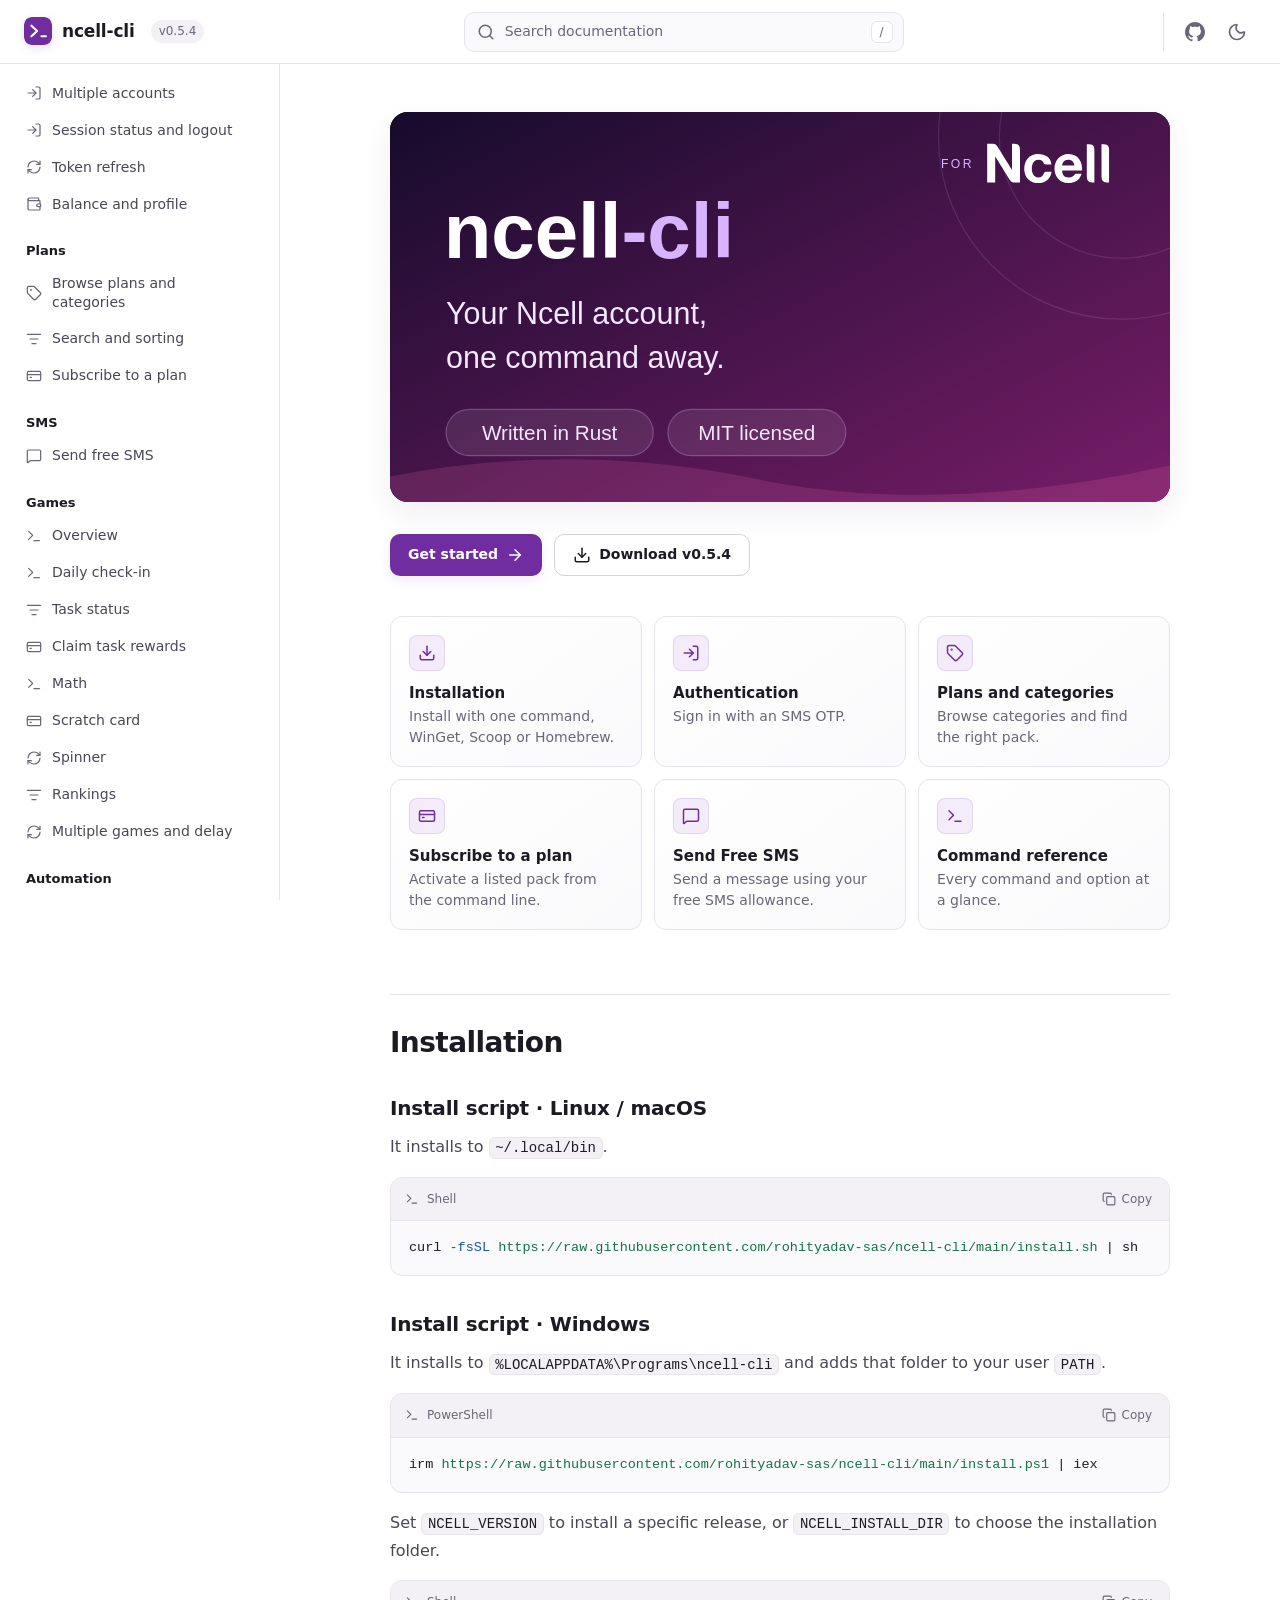
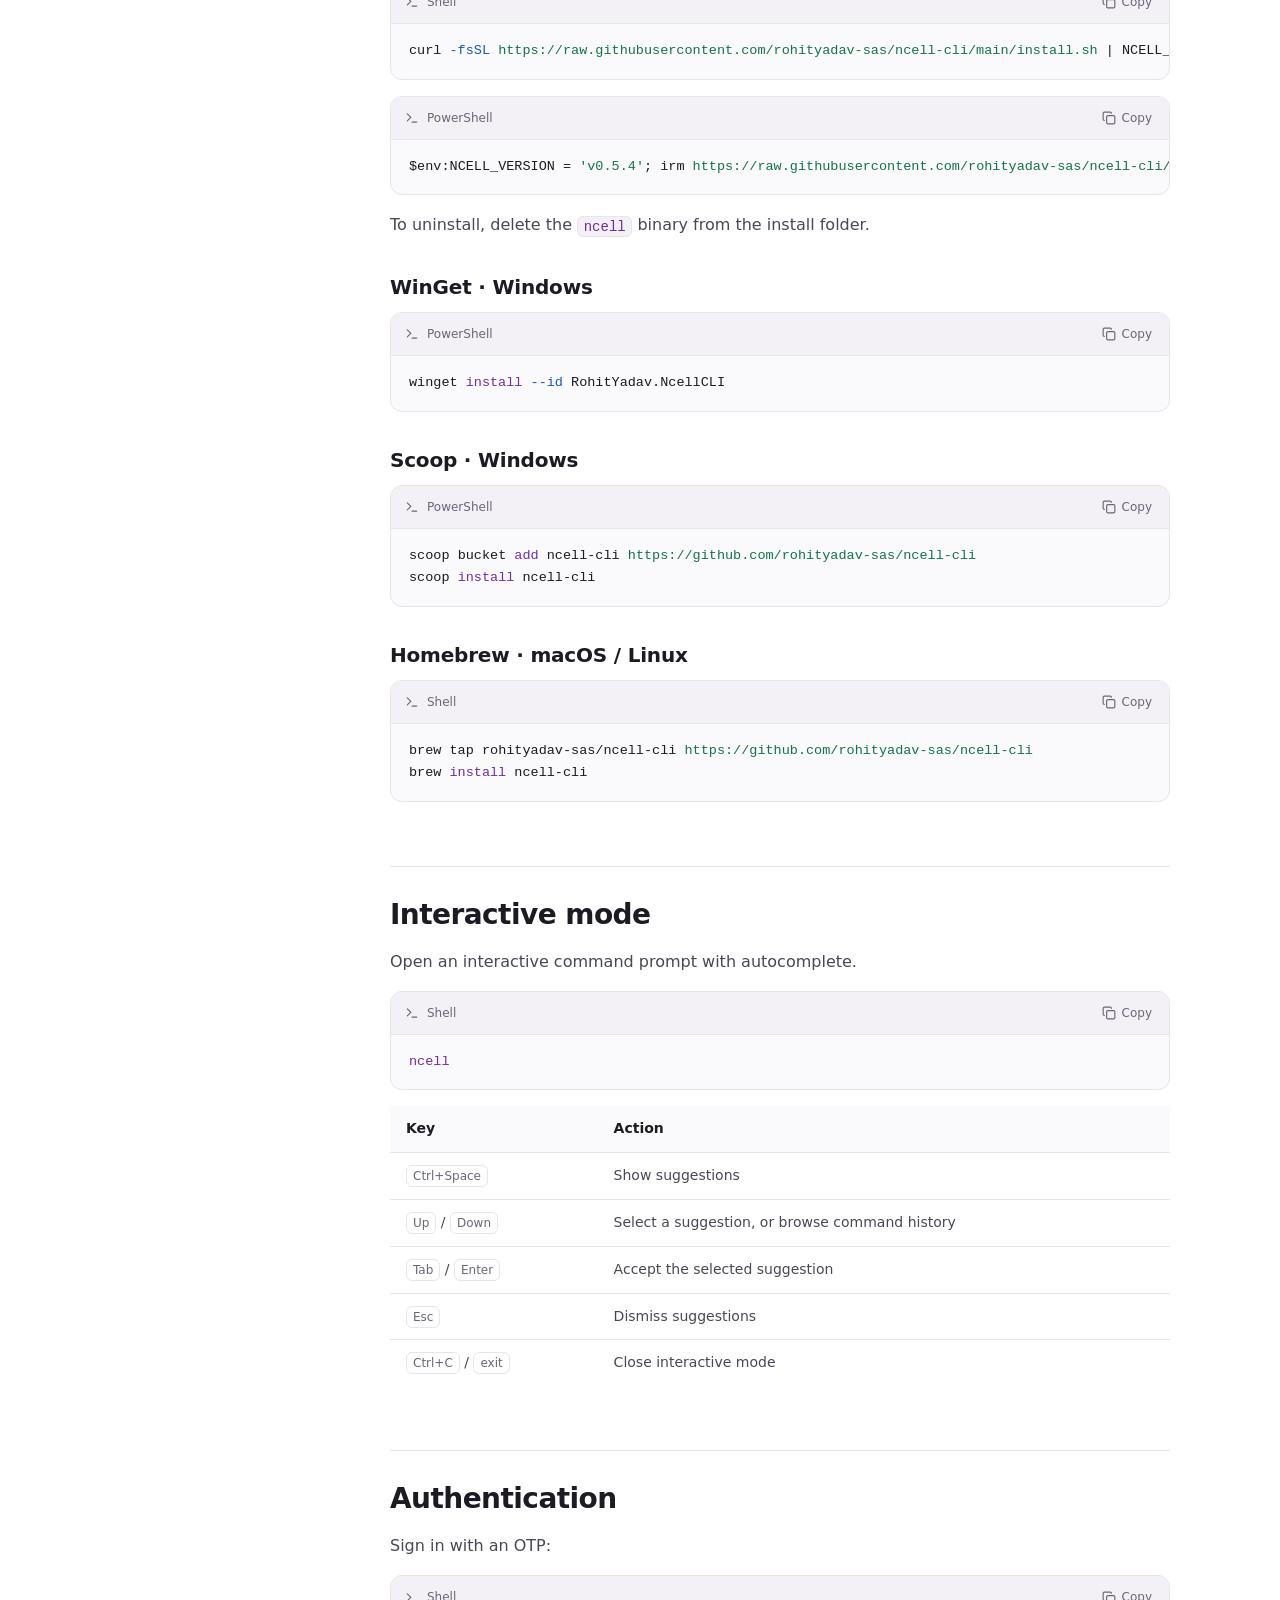
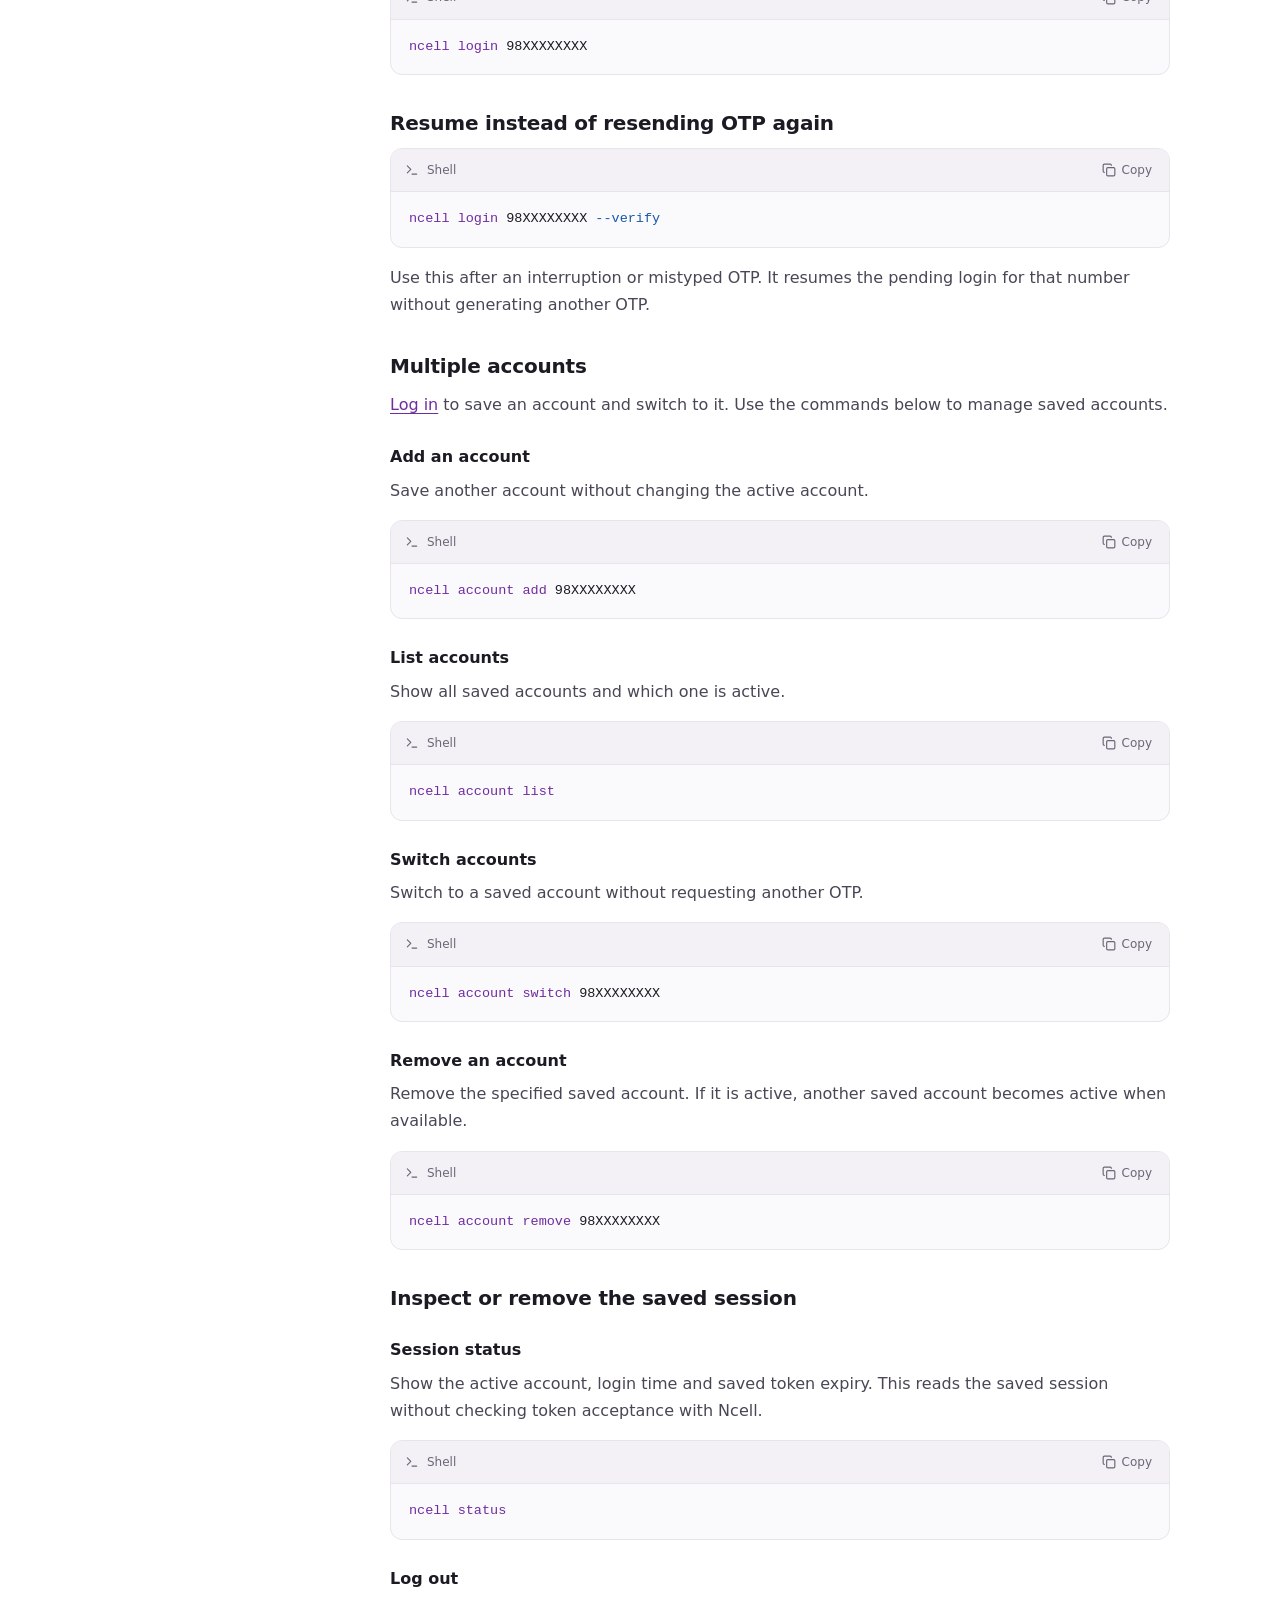
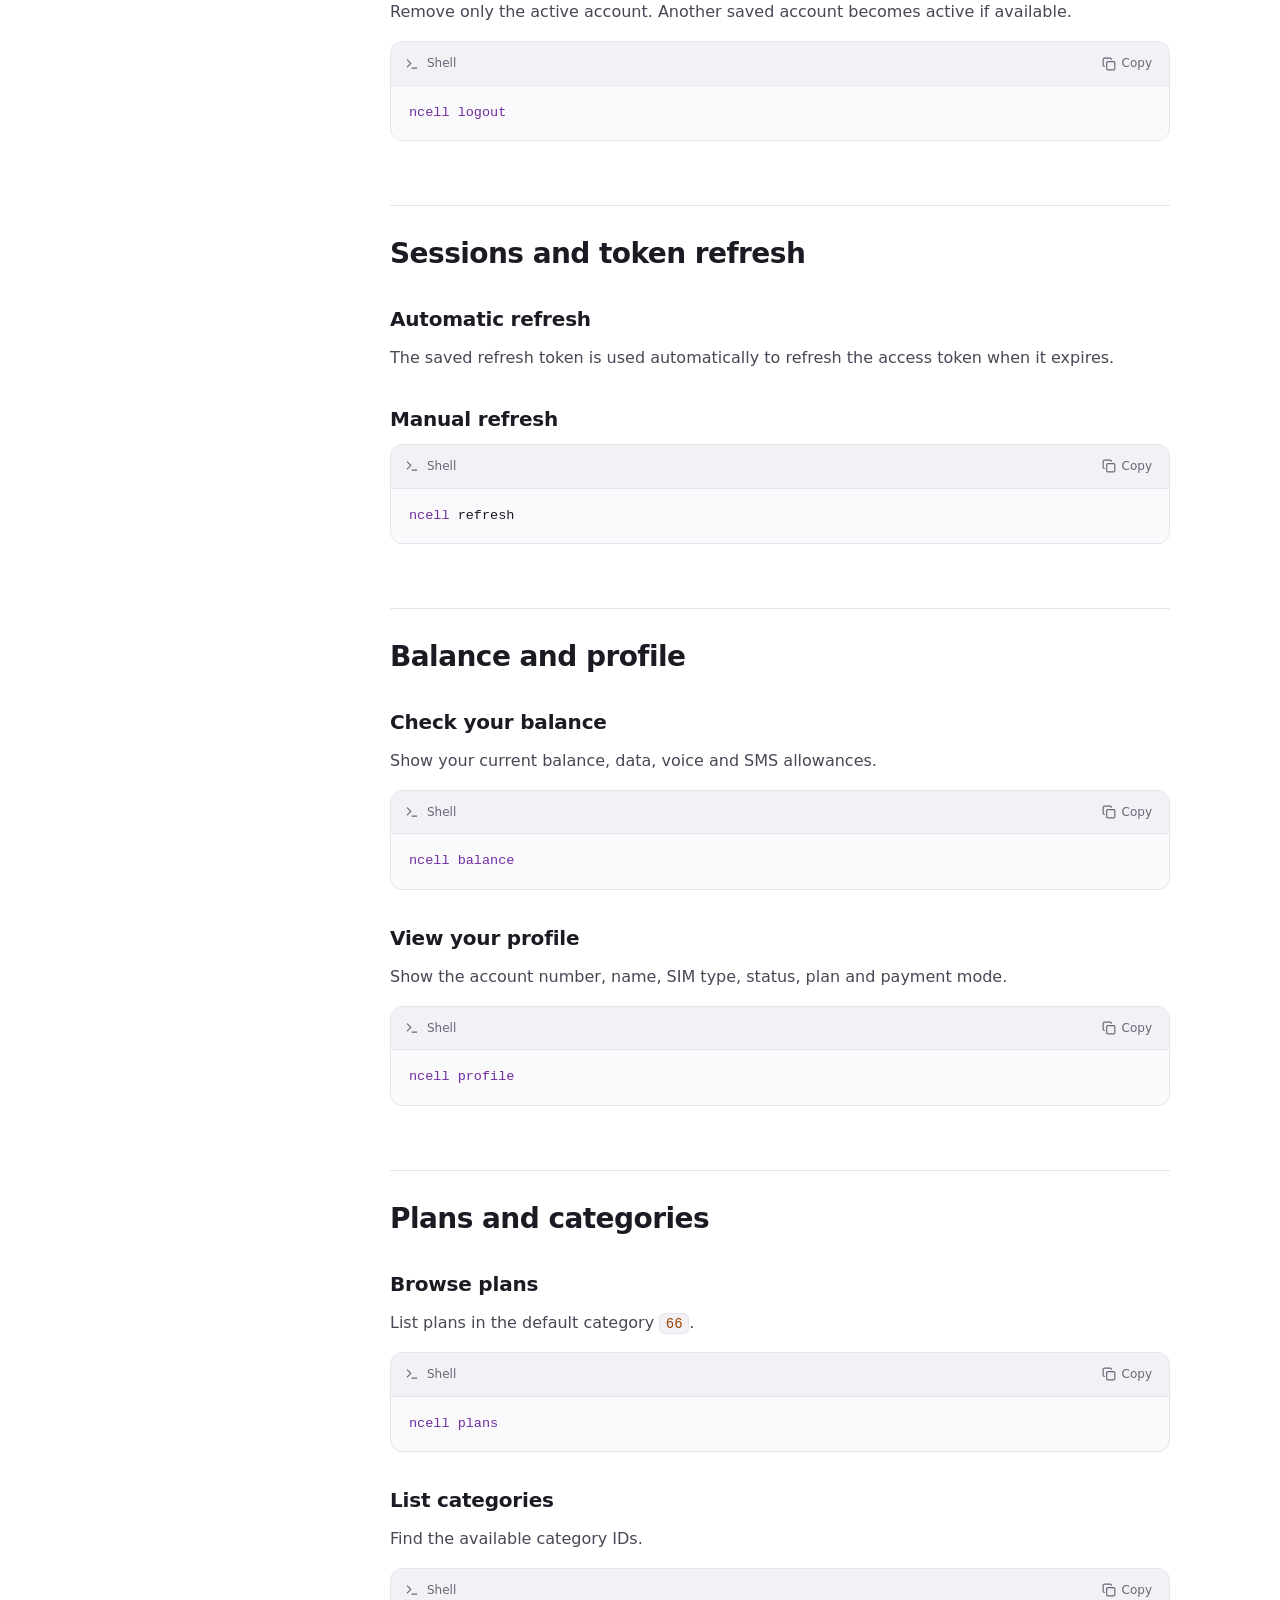
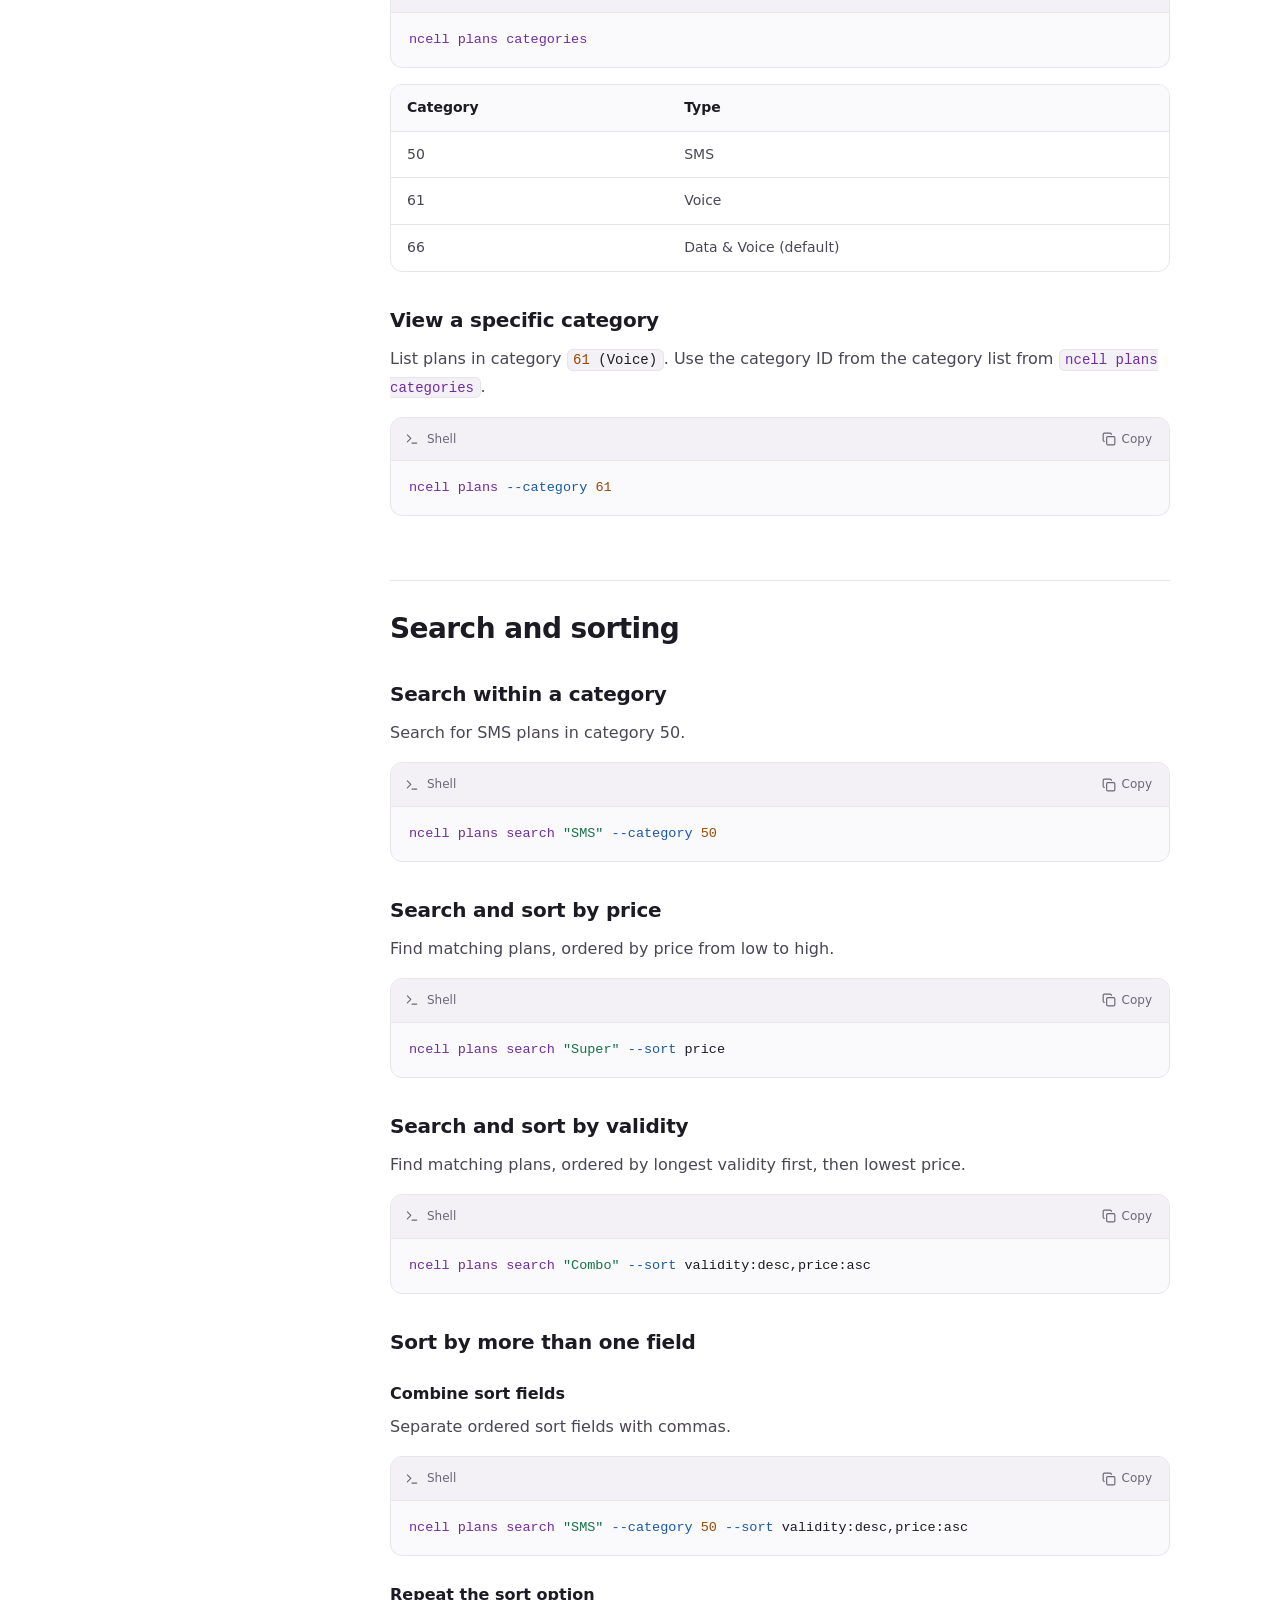
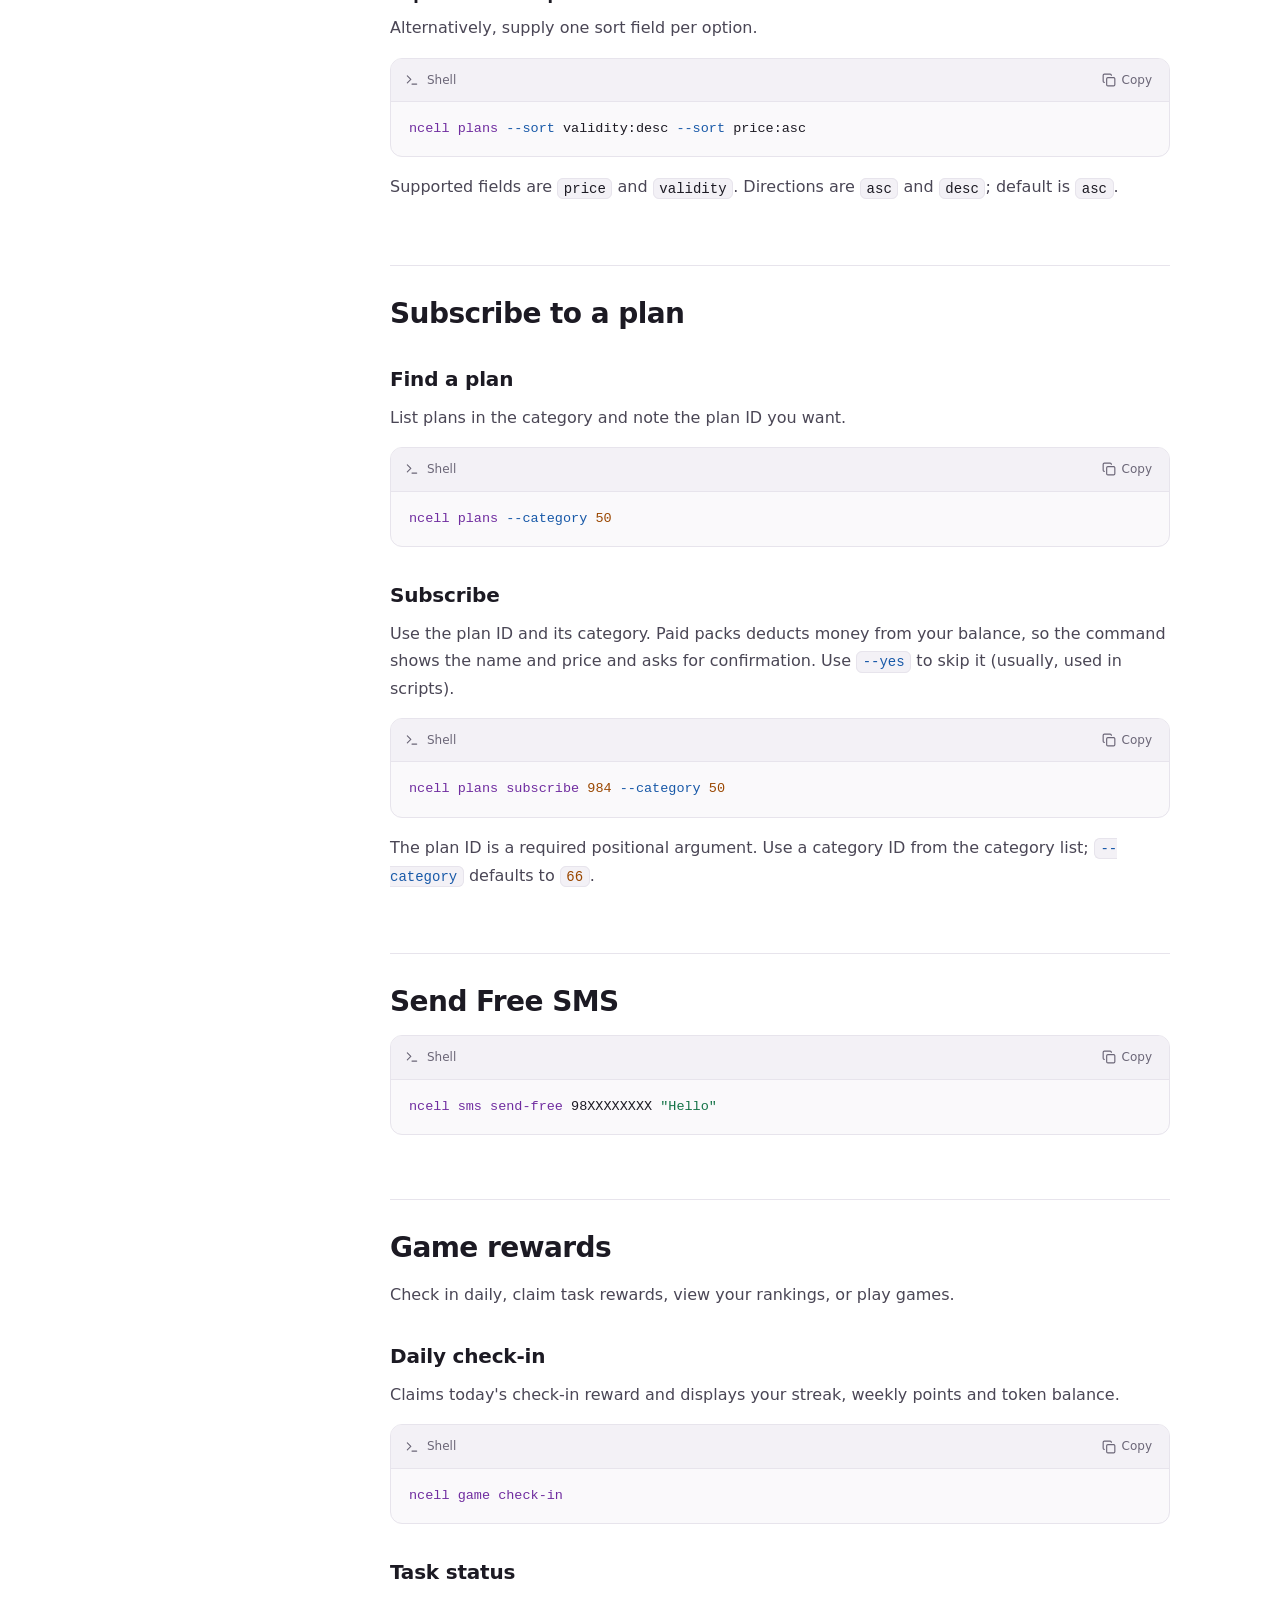
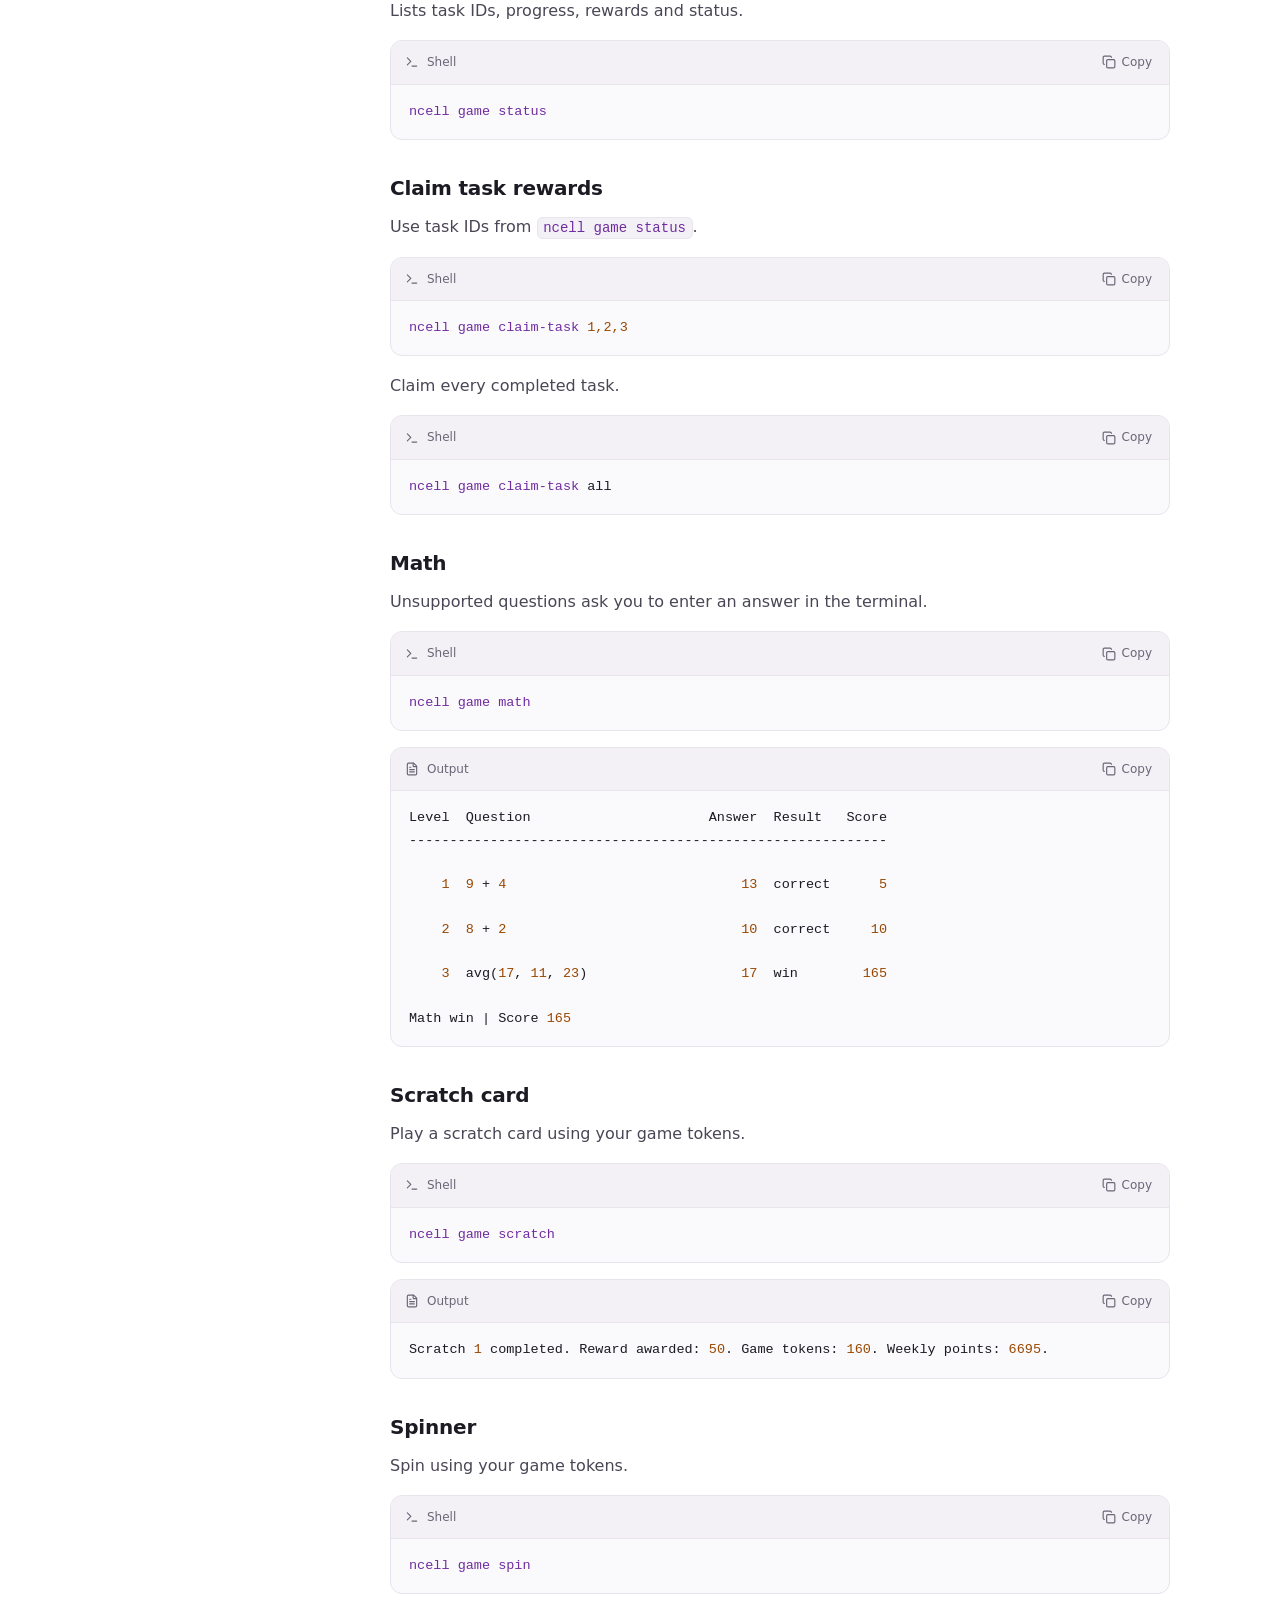
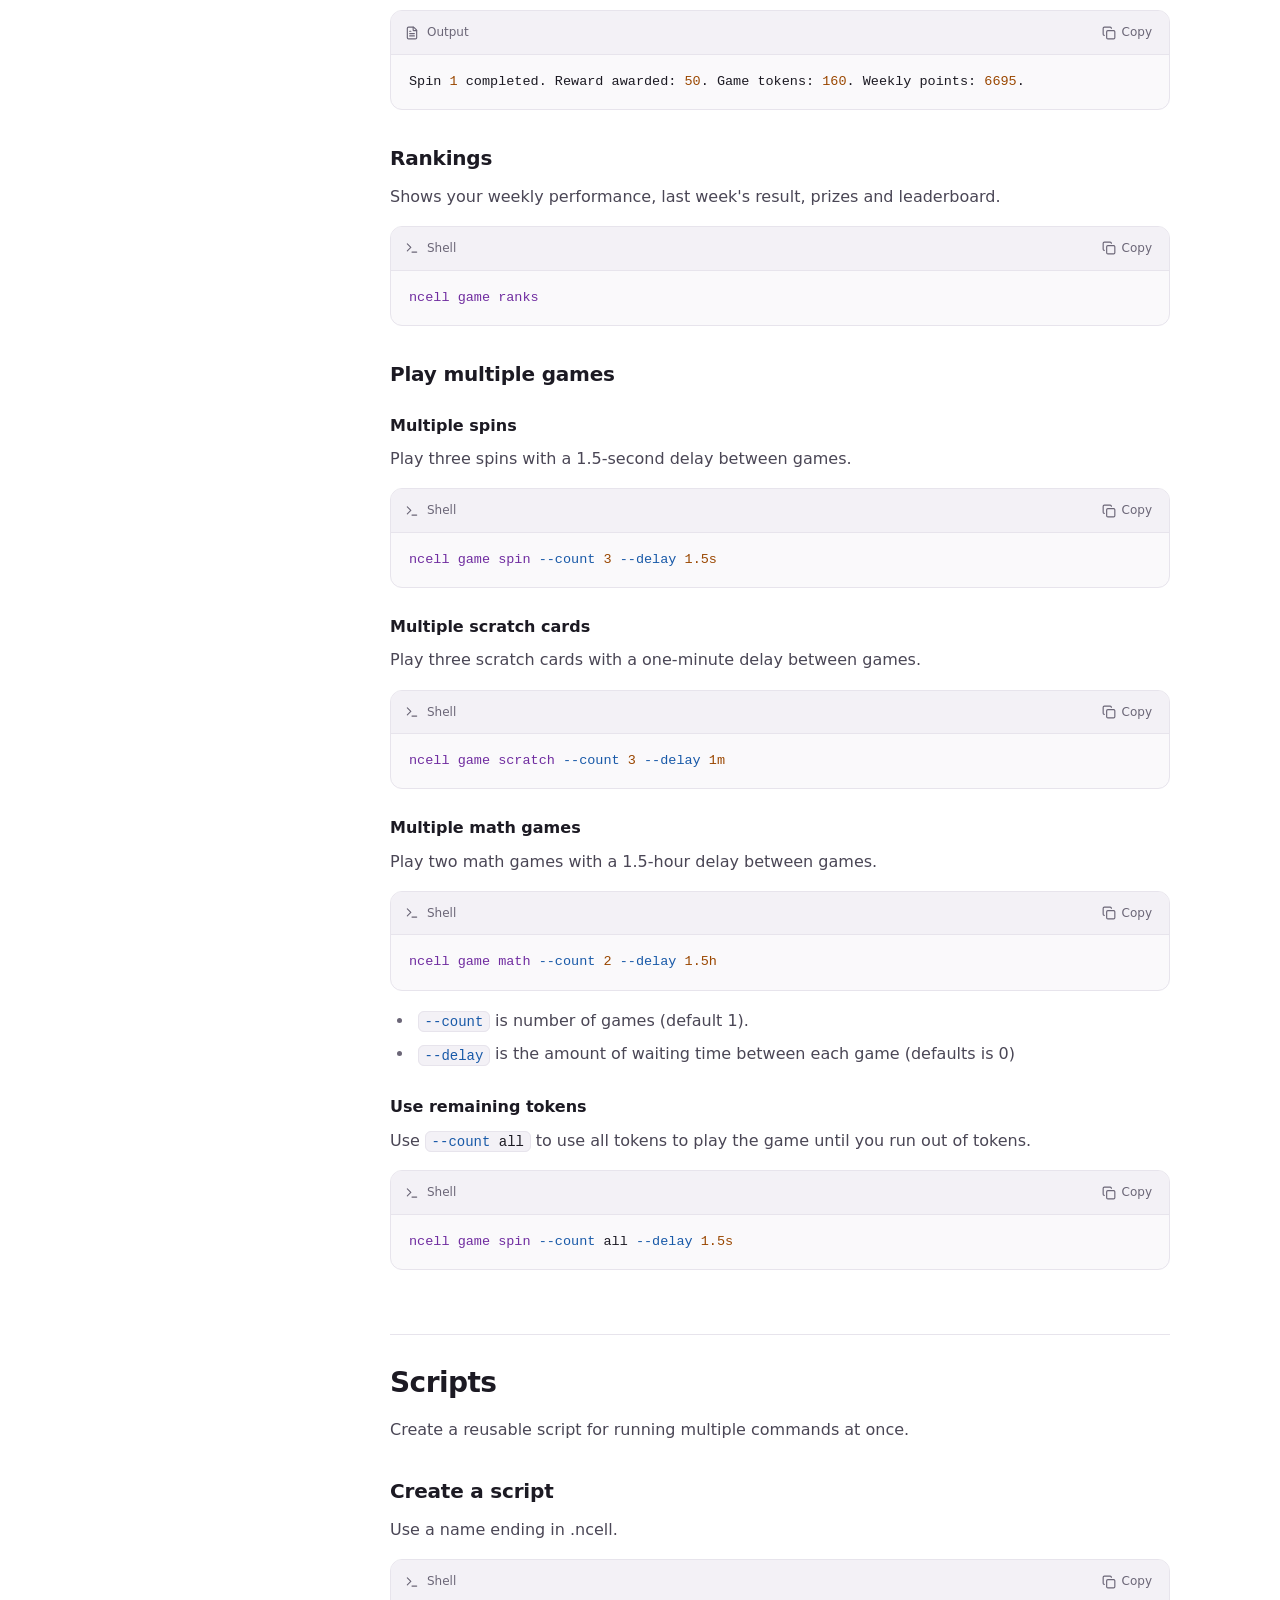
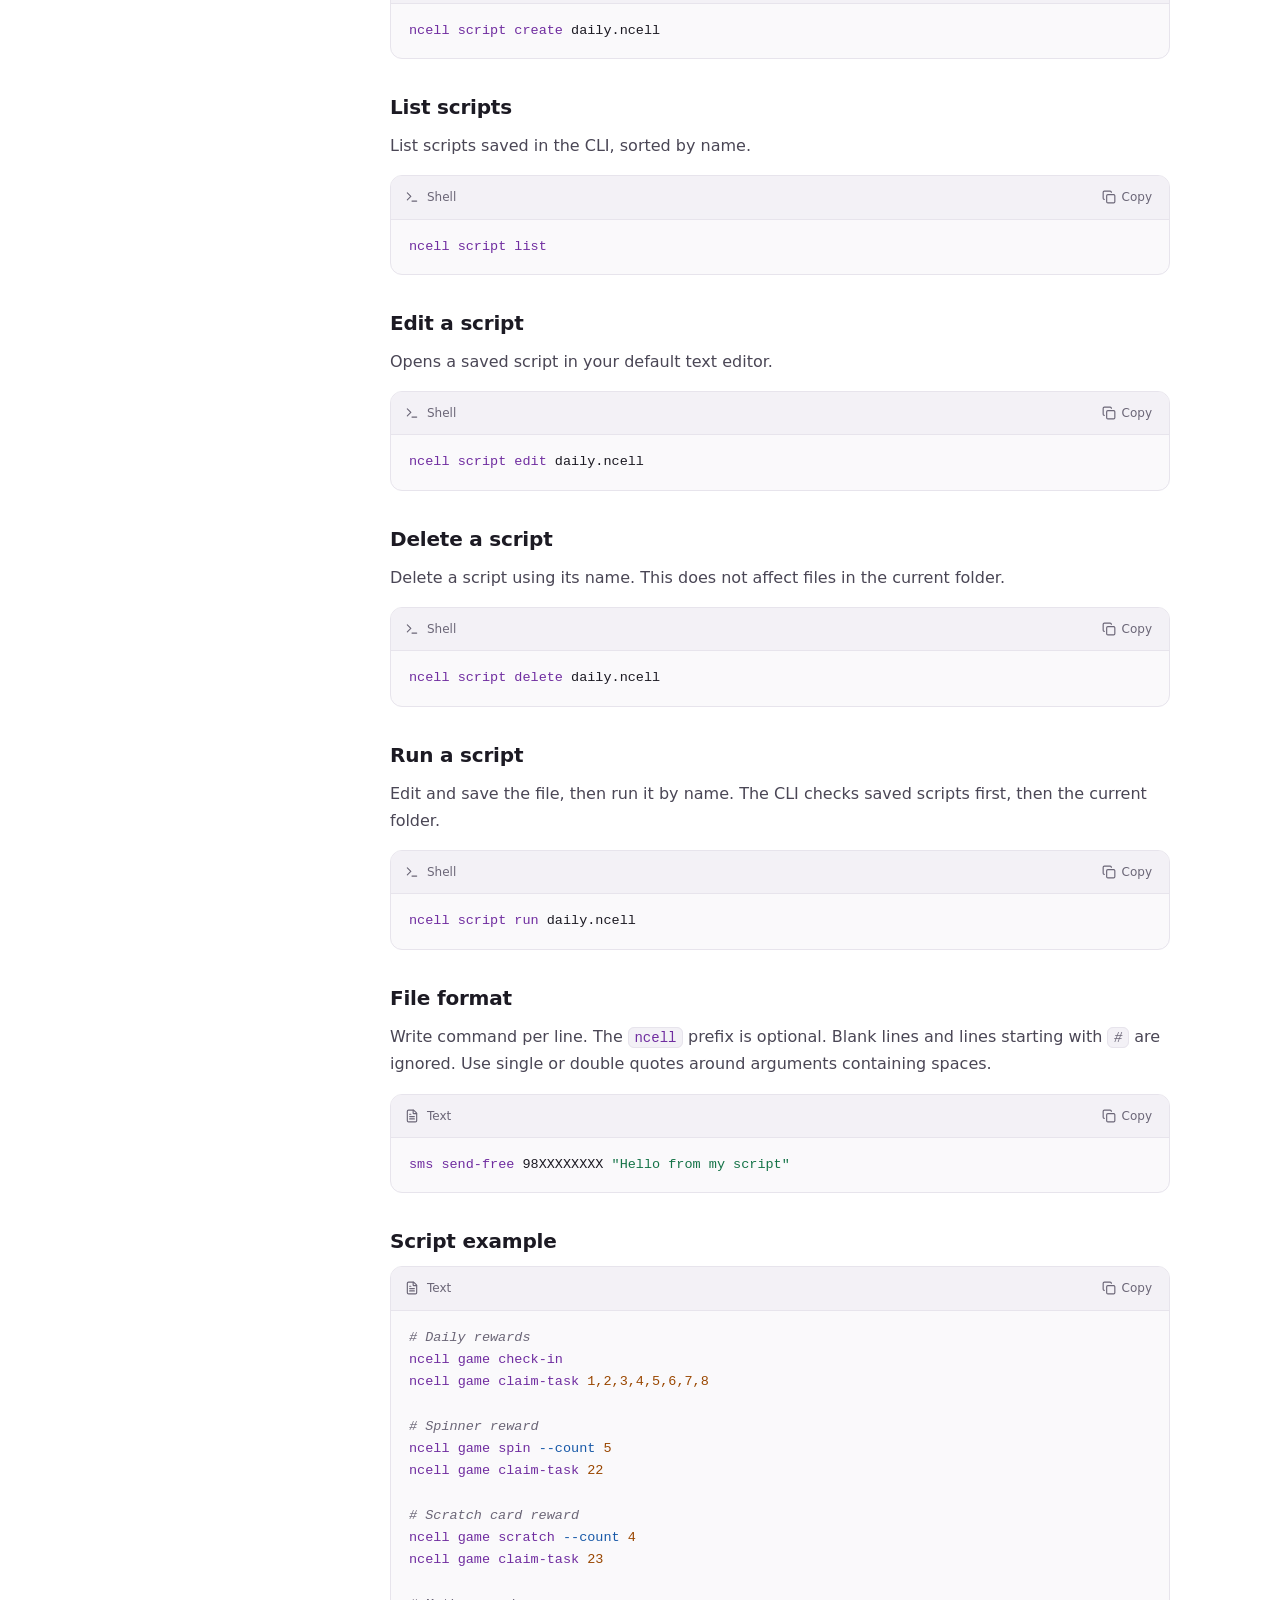
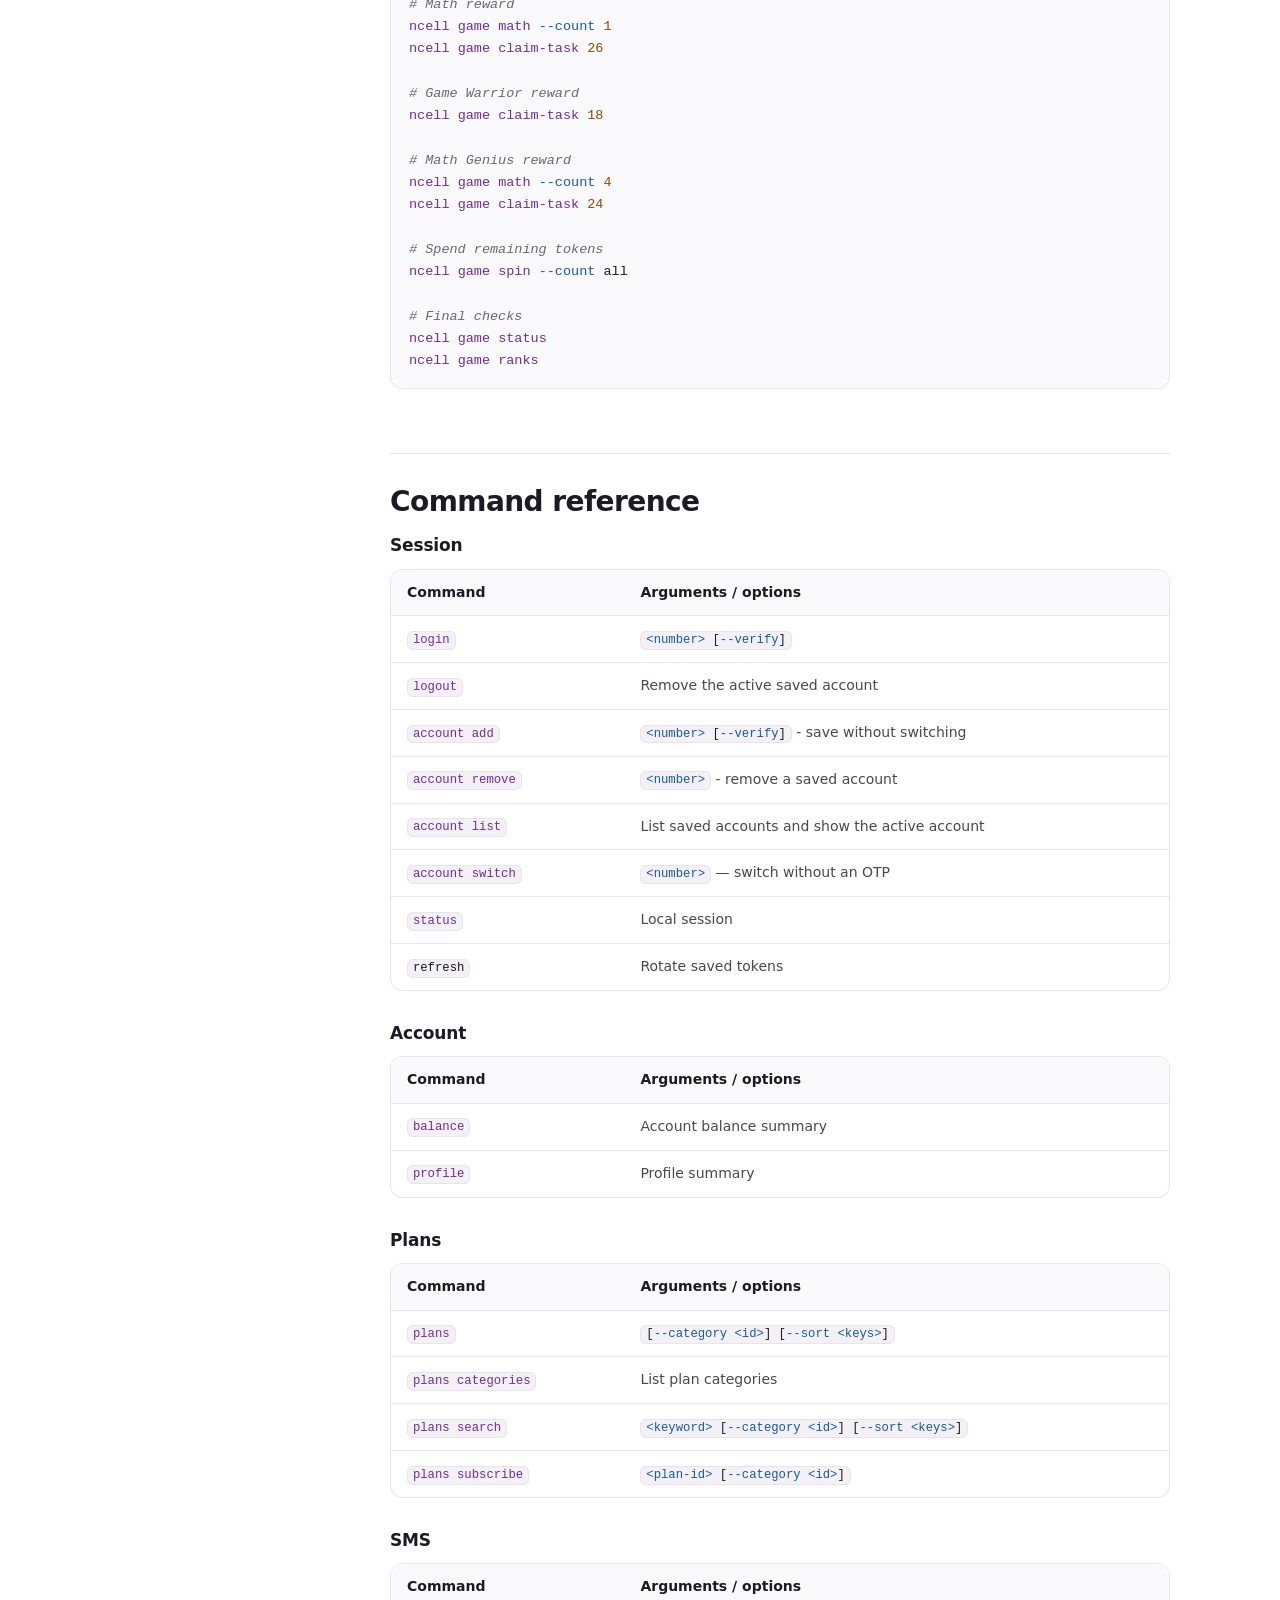
==== commit 0d9023e5: "Release 0.5.4" ====
--- a/docs/index.html
+++ b/docs/index.html
@@ -346,7 +346,7 @@
                 <span>ncell-cli</span>
             </a>
 
-            <span class="version" data-package-version>v0.5.3</span>
+            <span class="version" data-package-version>v0.5.4</span>
 
             <div class="header-center">
                 <button id="search-btn" class="search-btn" type="button" aria-label="Search documentation"
@@ -486,7 +486,7 @@
                         aria-hidden="true">
                         <use href="#i-download" />
                     </svg><span>Download
-                        <span data-package-version>v0.5.3</span></span></a>
+                        <span data-package-version>v0.5.4</span></span></a>
             </div>
 
             <nav class="cards" aria-label="Popular topics">
@@ -554,10 +554,10 @@
                 folder. </p>
 
             <pre
-                data-lang="Shell"><code>curl -fsSL https://raw.githubusercontent.com/rohityadav-sas/ncell-cli/main/install.sh | NCELL_VERSION=v0.5.3 sh</code></pre>
+                data-lang="Shell"><code>curl -fsSL https://raw.githubusercontent.com/rohityadav-sas/ncell-cli/main/install.sh | NCELL_VERSION=v0.5.4 sh</code></pre>
 
             <pre
-                data-lang="PowerShell"><code>$env:NCELL_VERSION = 'v0.5.3'; irm https://raw.githubusercontent.com/rohityadav-sas/ncell-cli/main/install.ps1 | iex</code></pre>
+                data-lang="PowerShell"><code>$env:NCELL_VERSION = 'v0.5.4'; irm https://raw.githubusercontent.com/rohityadav-sas/ncell-cli/main/install.ps1 | iex</code></pre>
 
             <p>
                 To uninstall, delete the <code>ncell</code> binary from the
@@ -1349,7 +1349,7 @@
 
         <footer class="page-footer">
             <p>
-                ncell-cli <span data-package-version>v0.5.3</span>
+                ncell-cli <span data-package-version>v0.5.4</span>
                 <span class="footer-dot">·</span> MIT licensed
             </p>
 
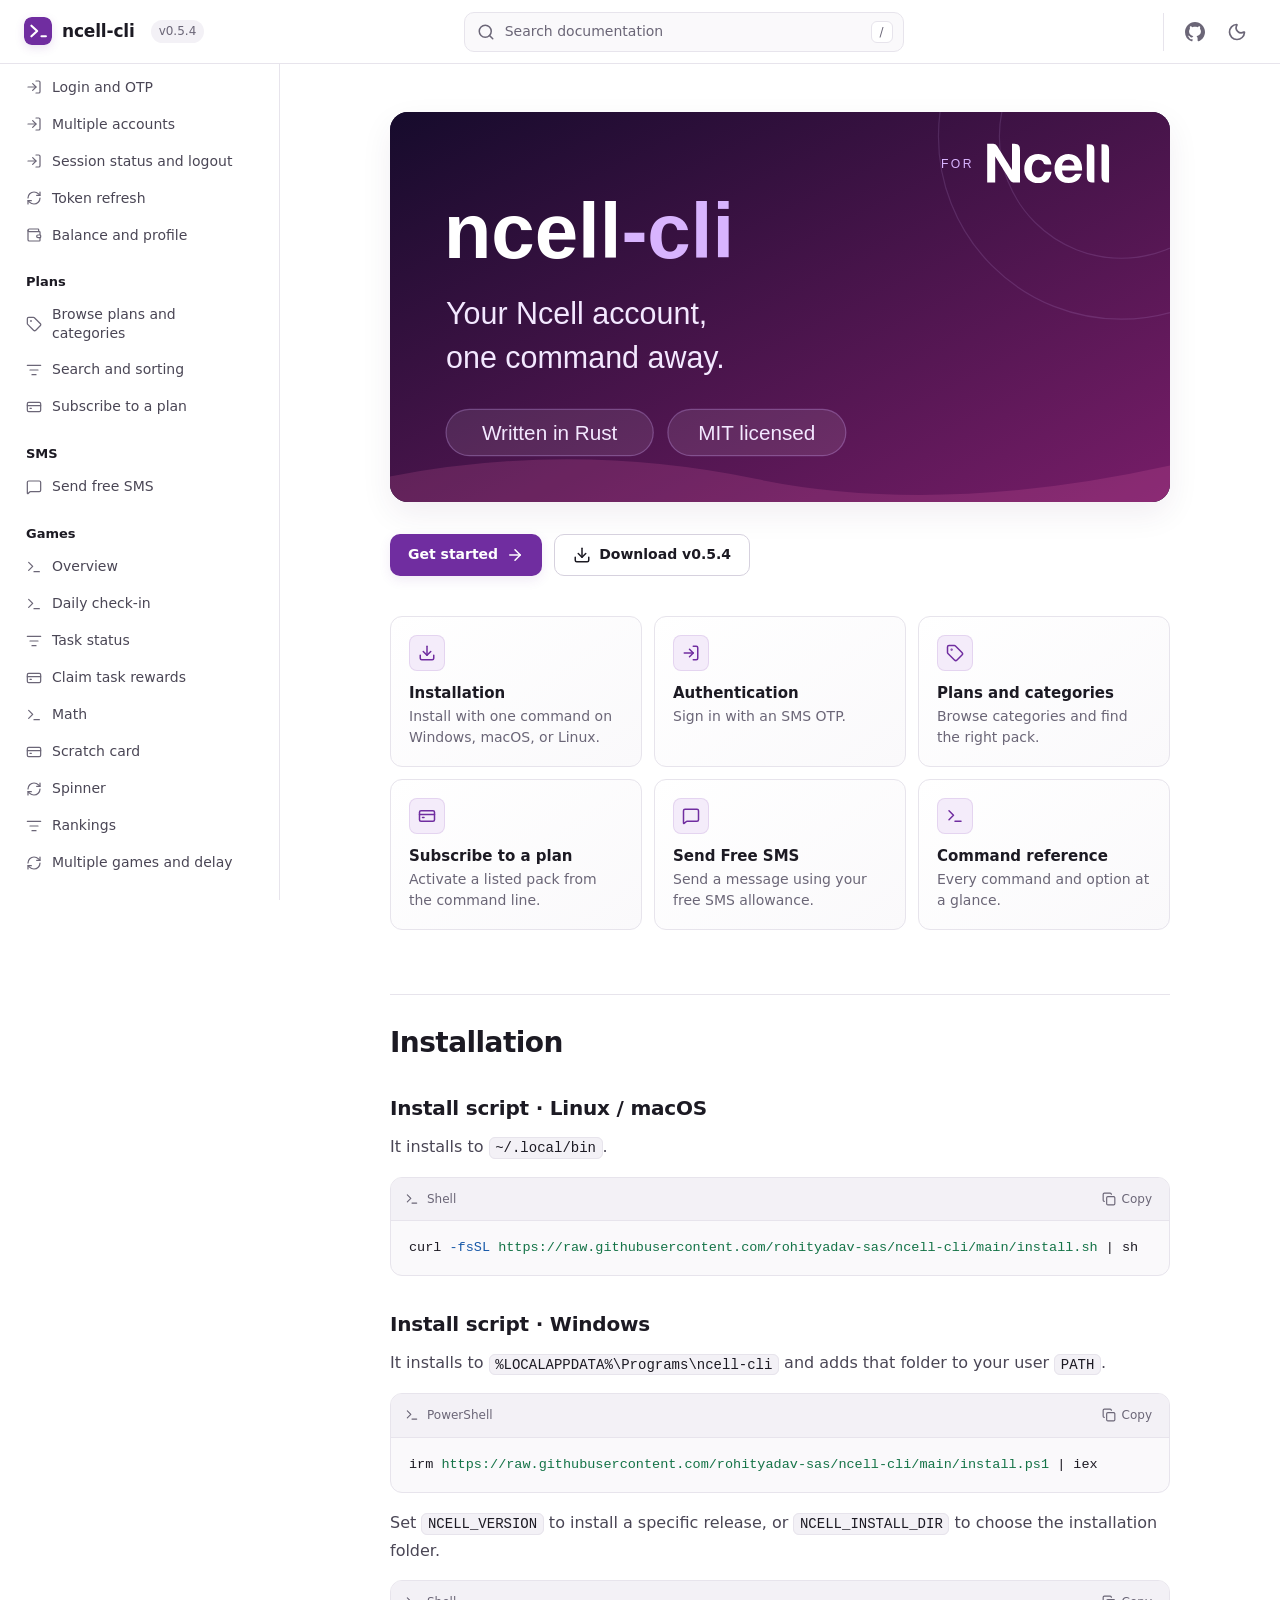
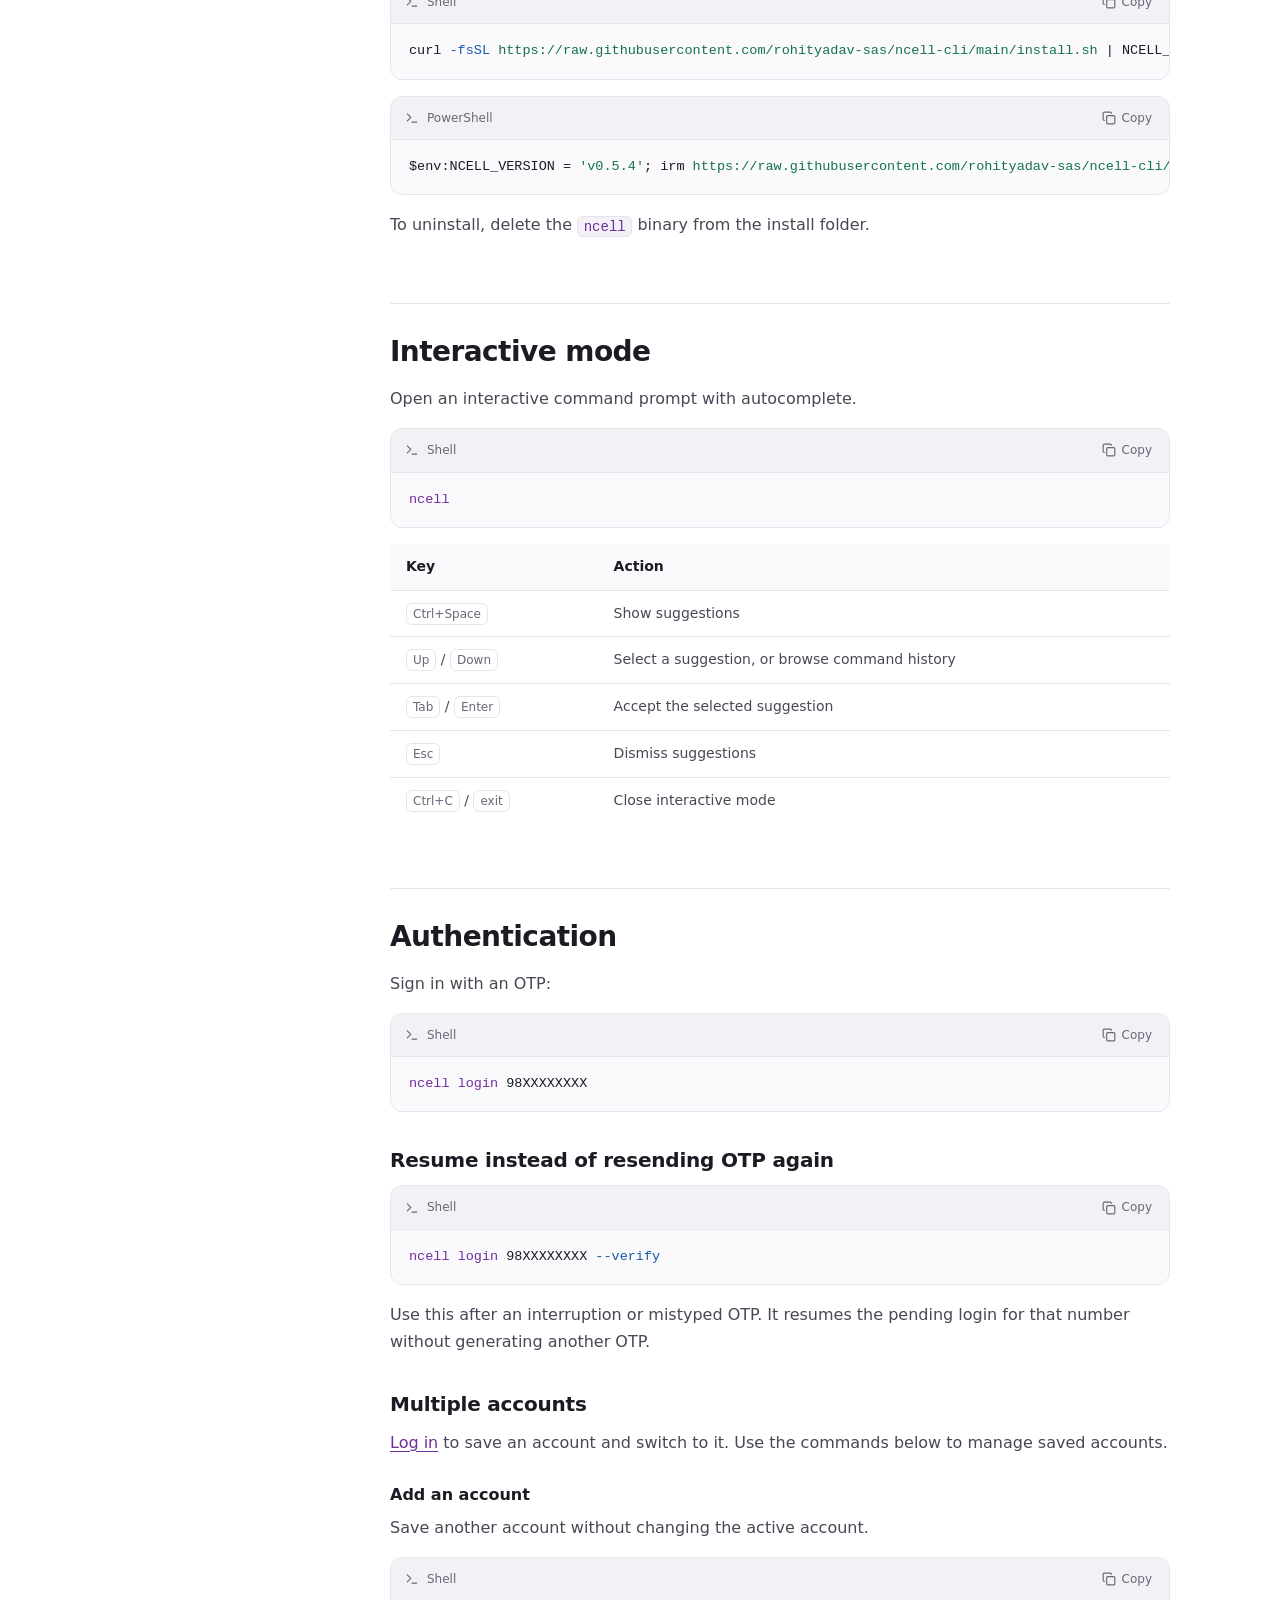
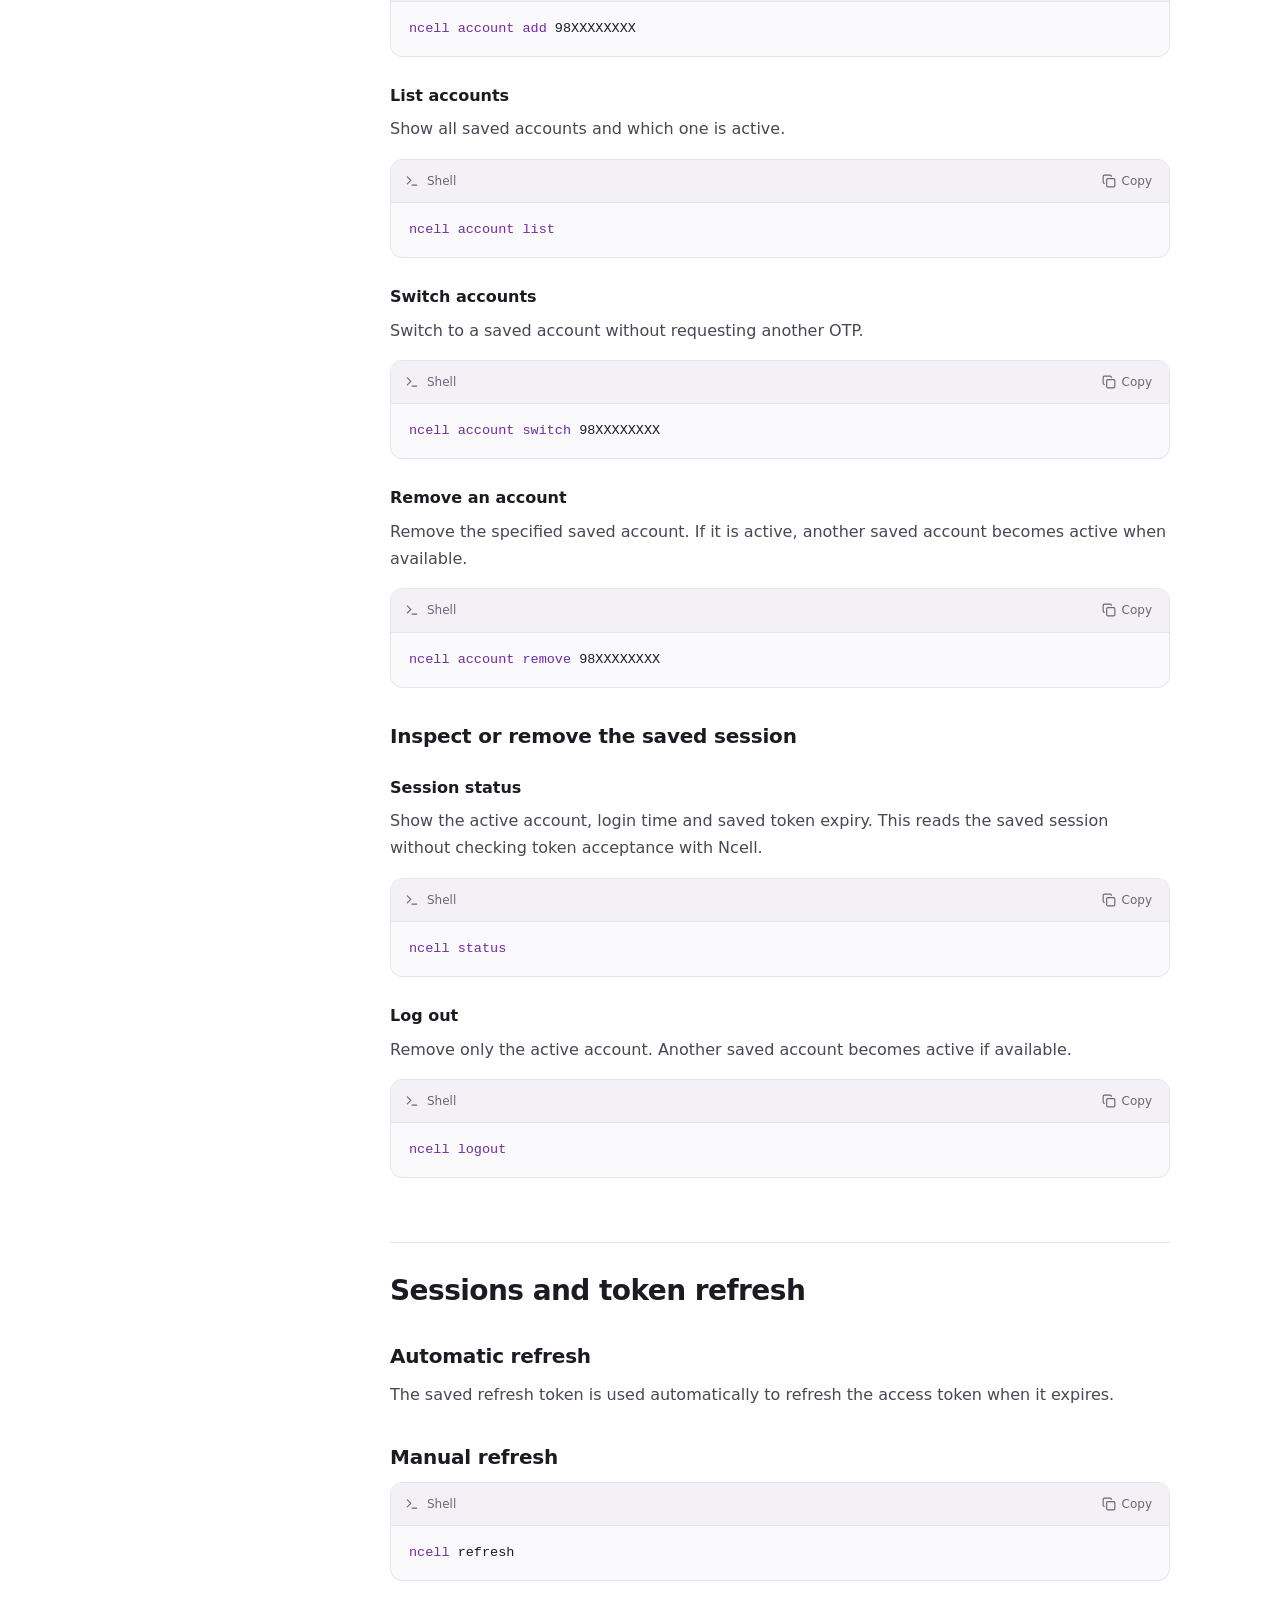
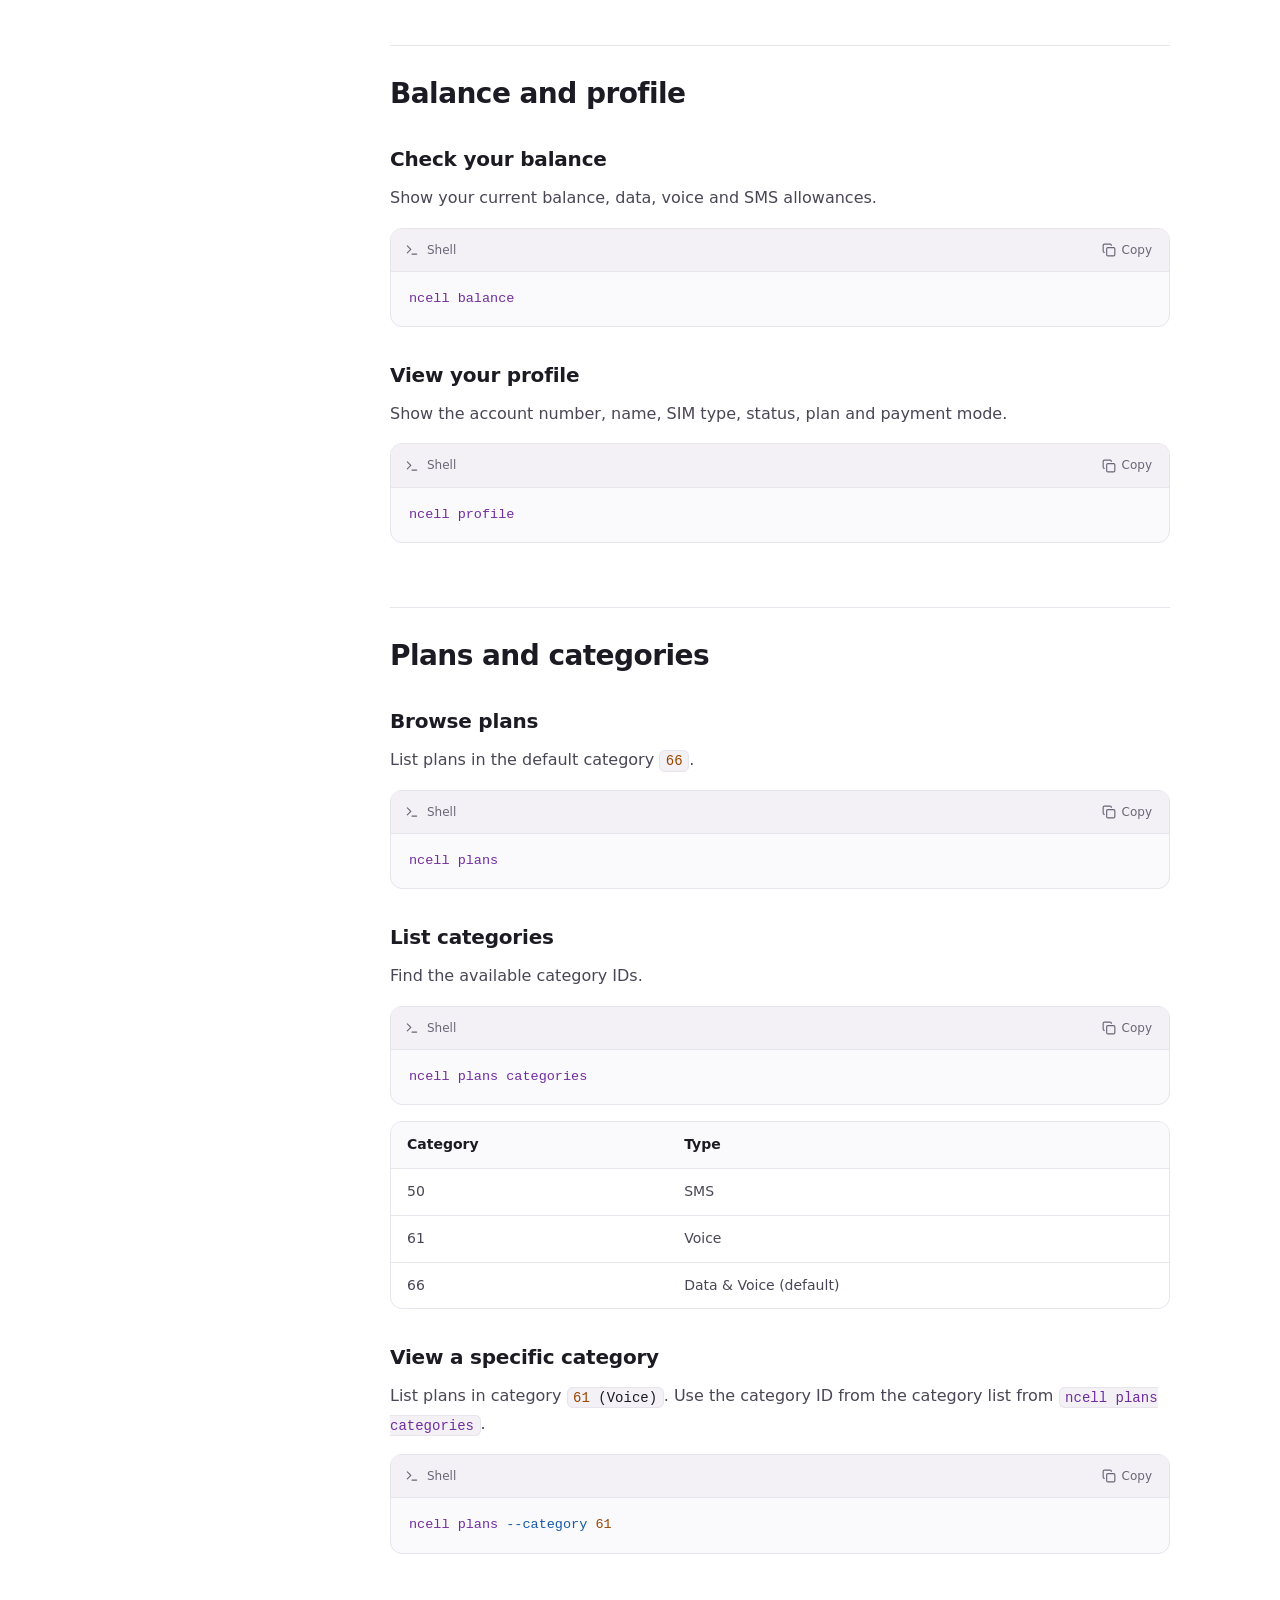
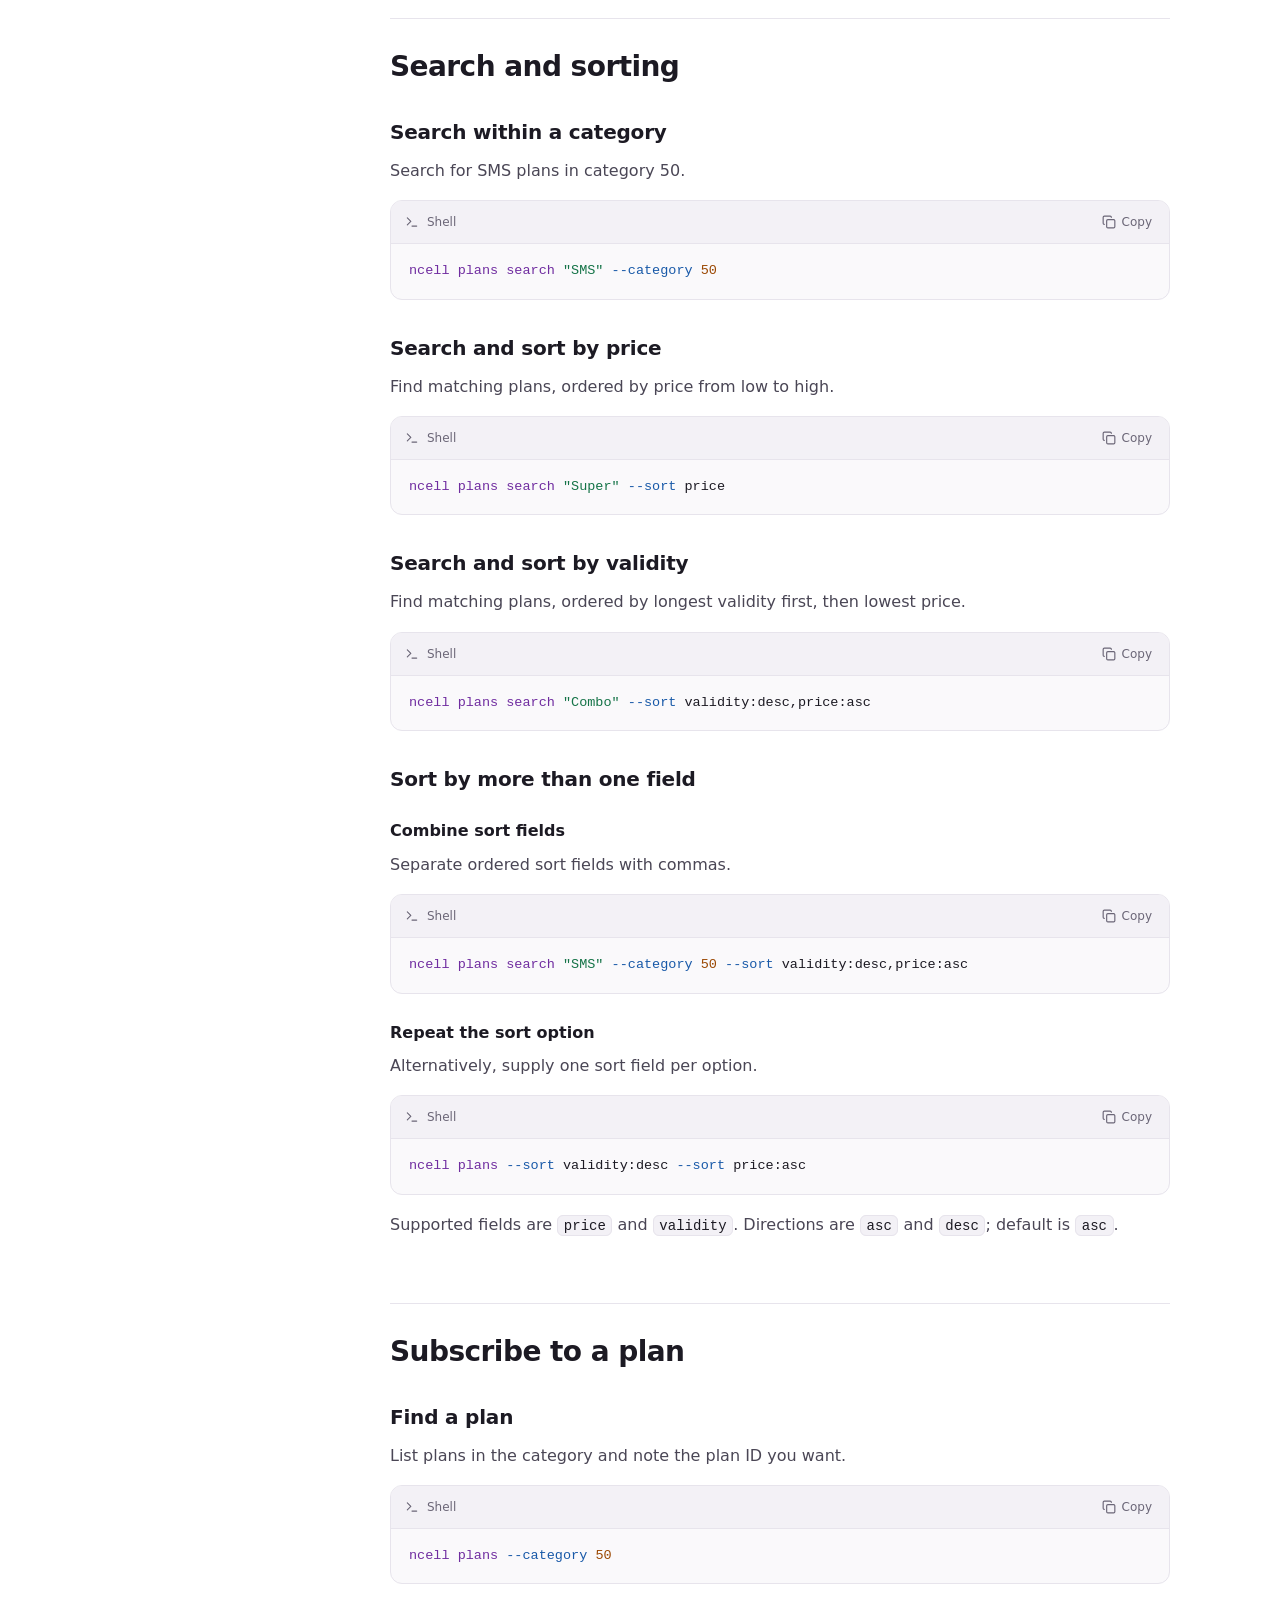
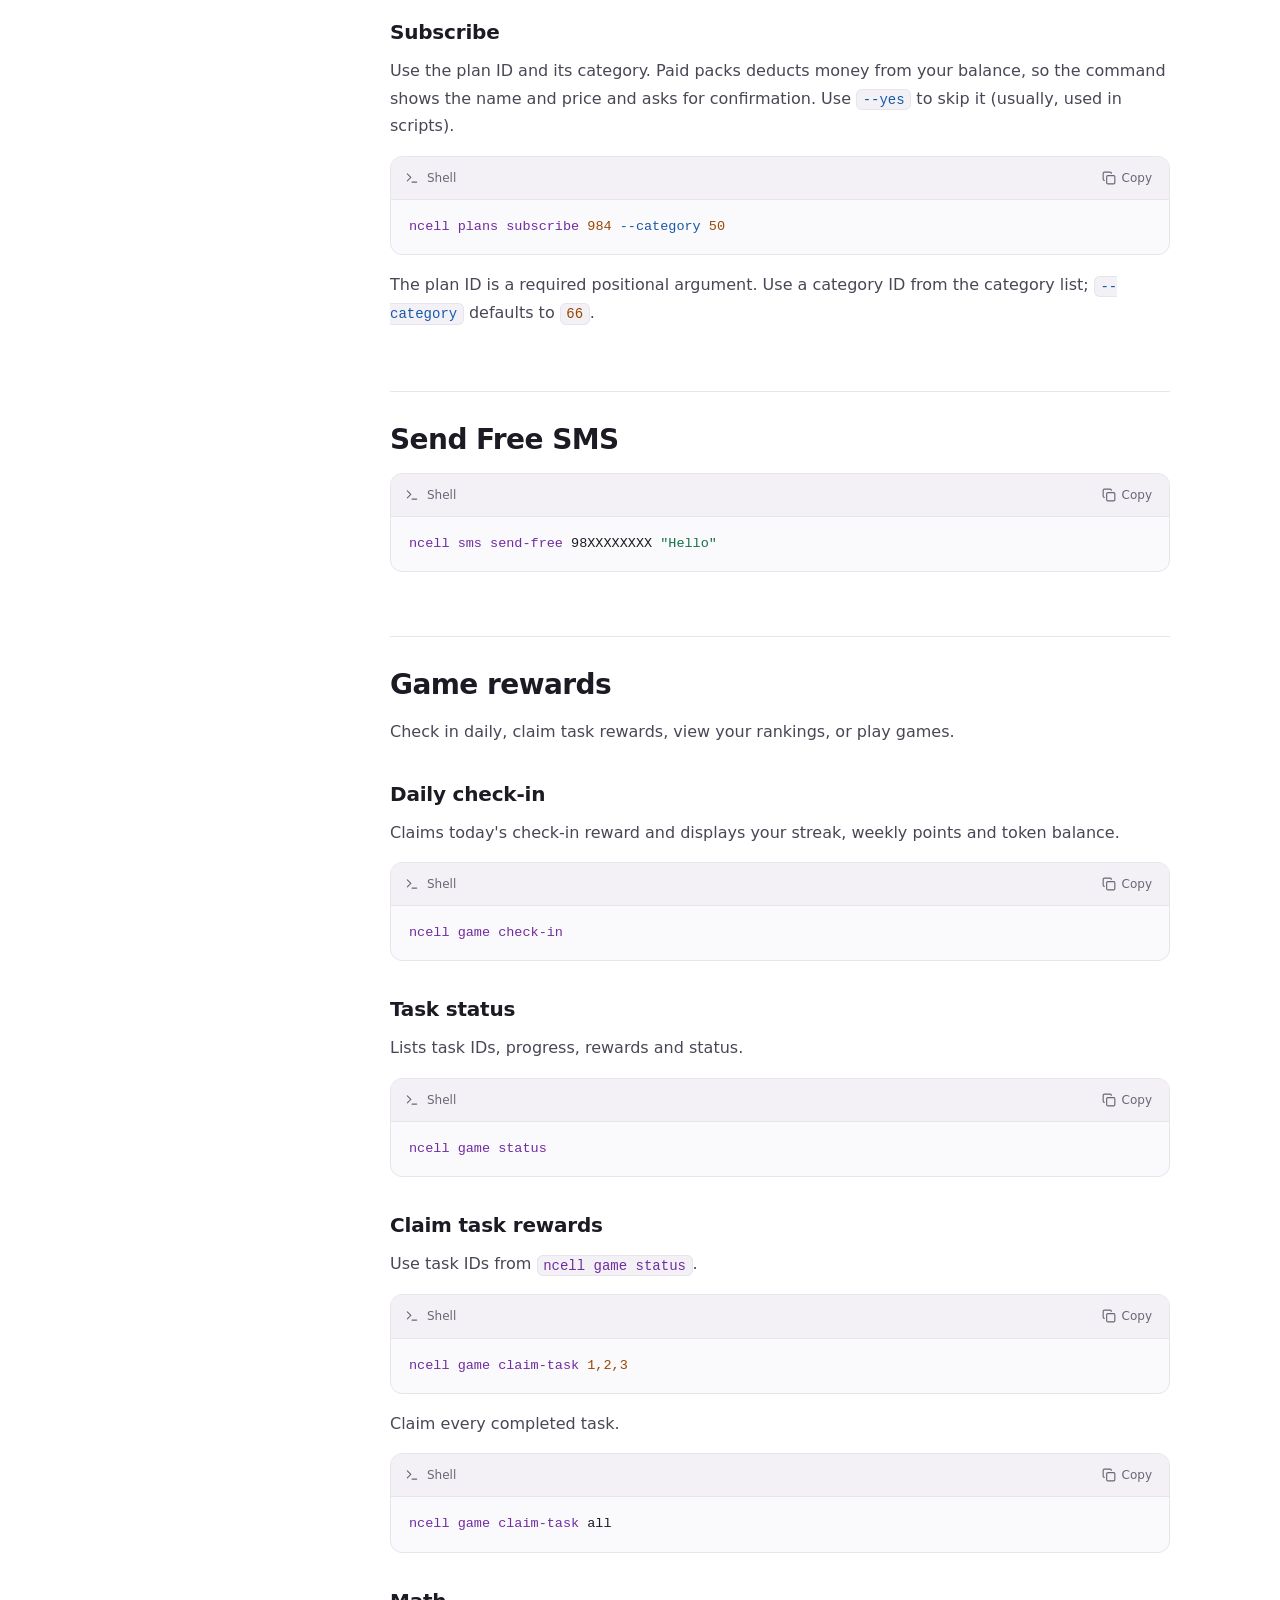
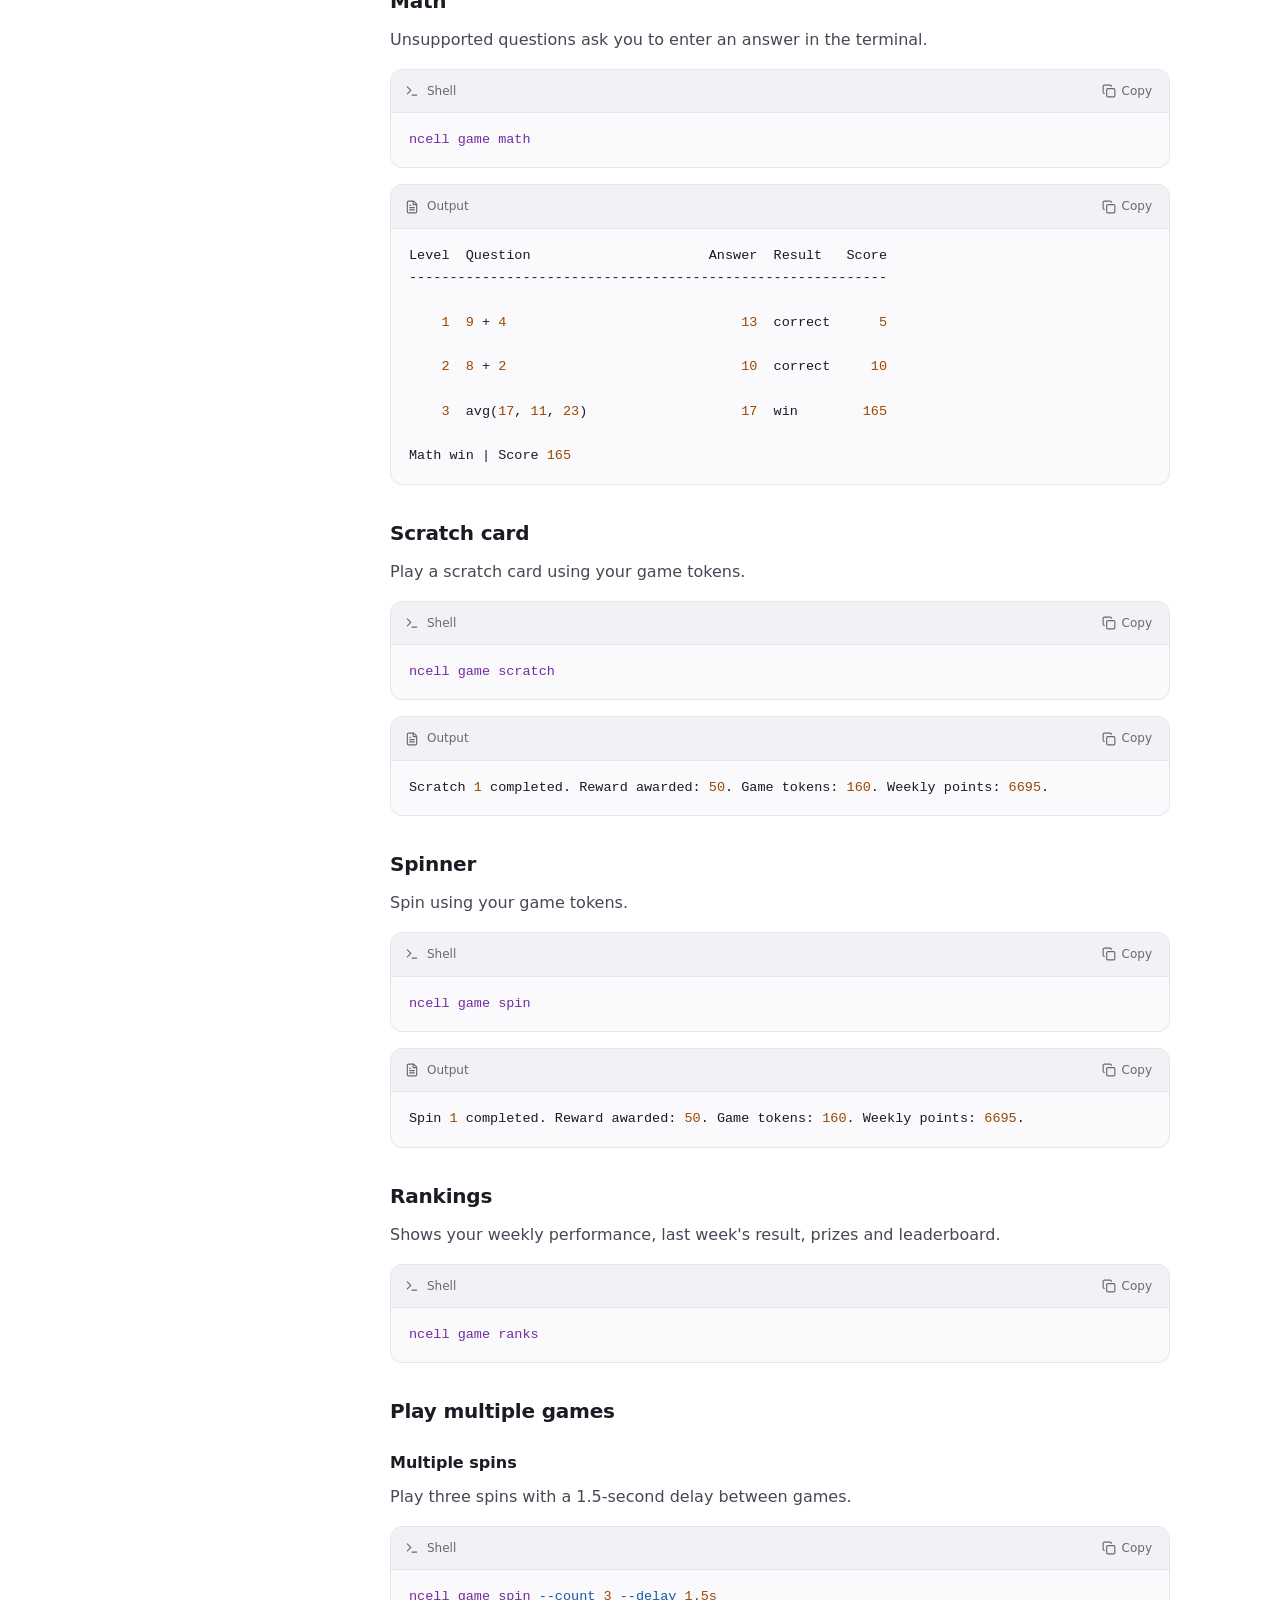
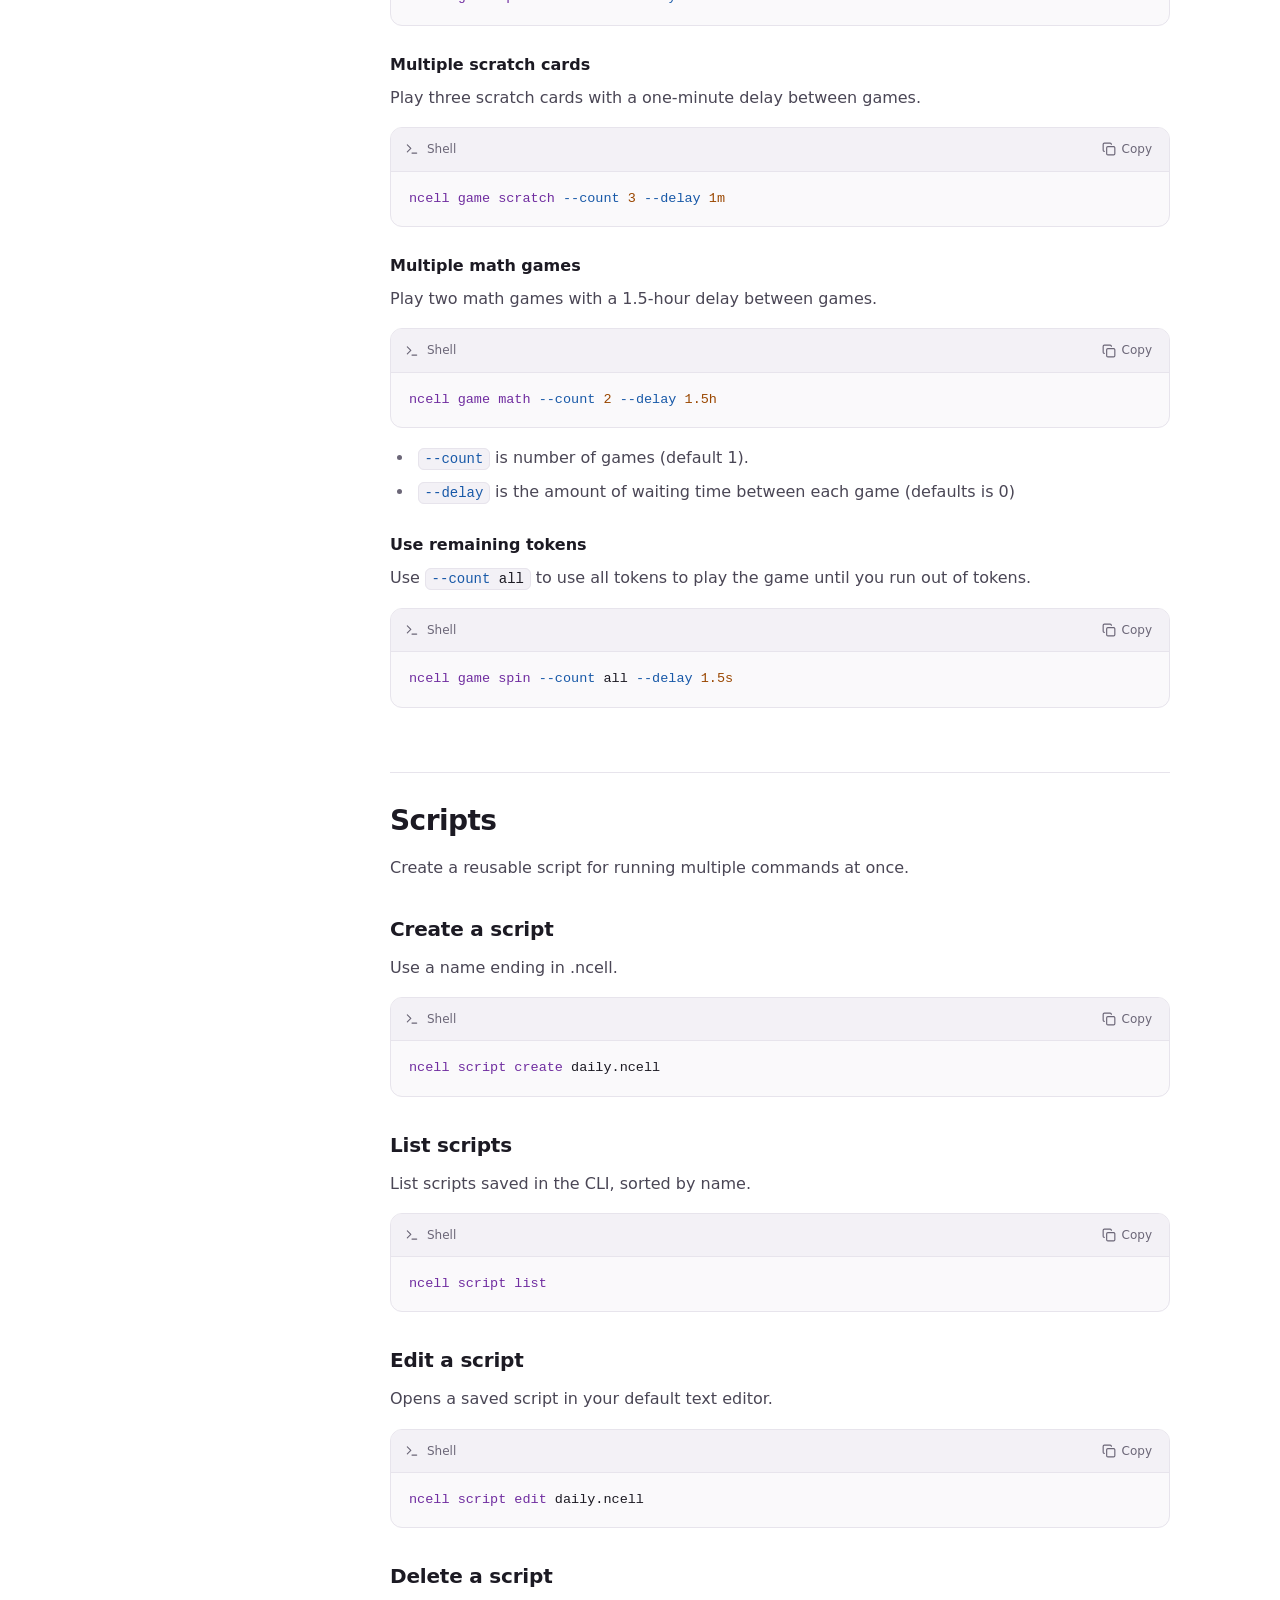
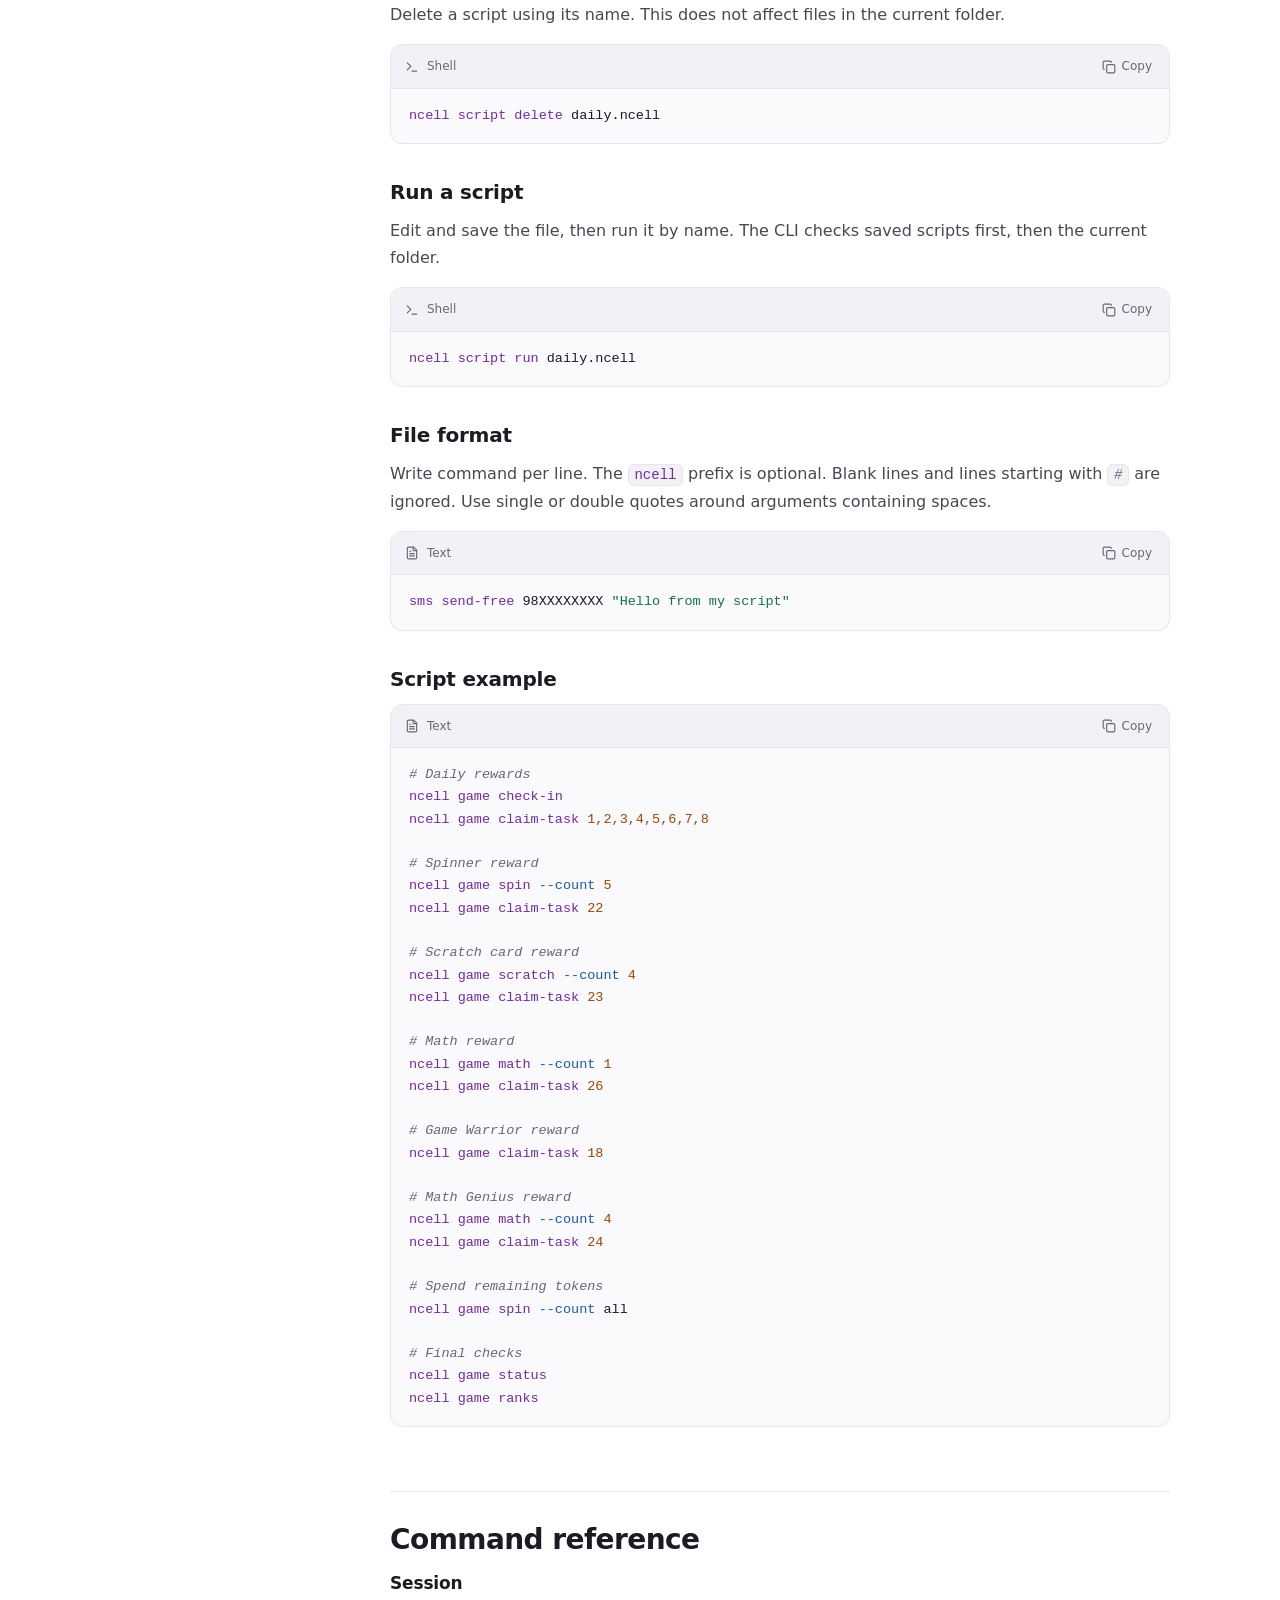
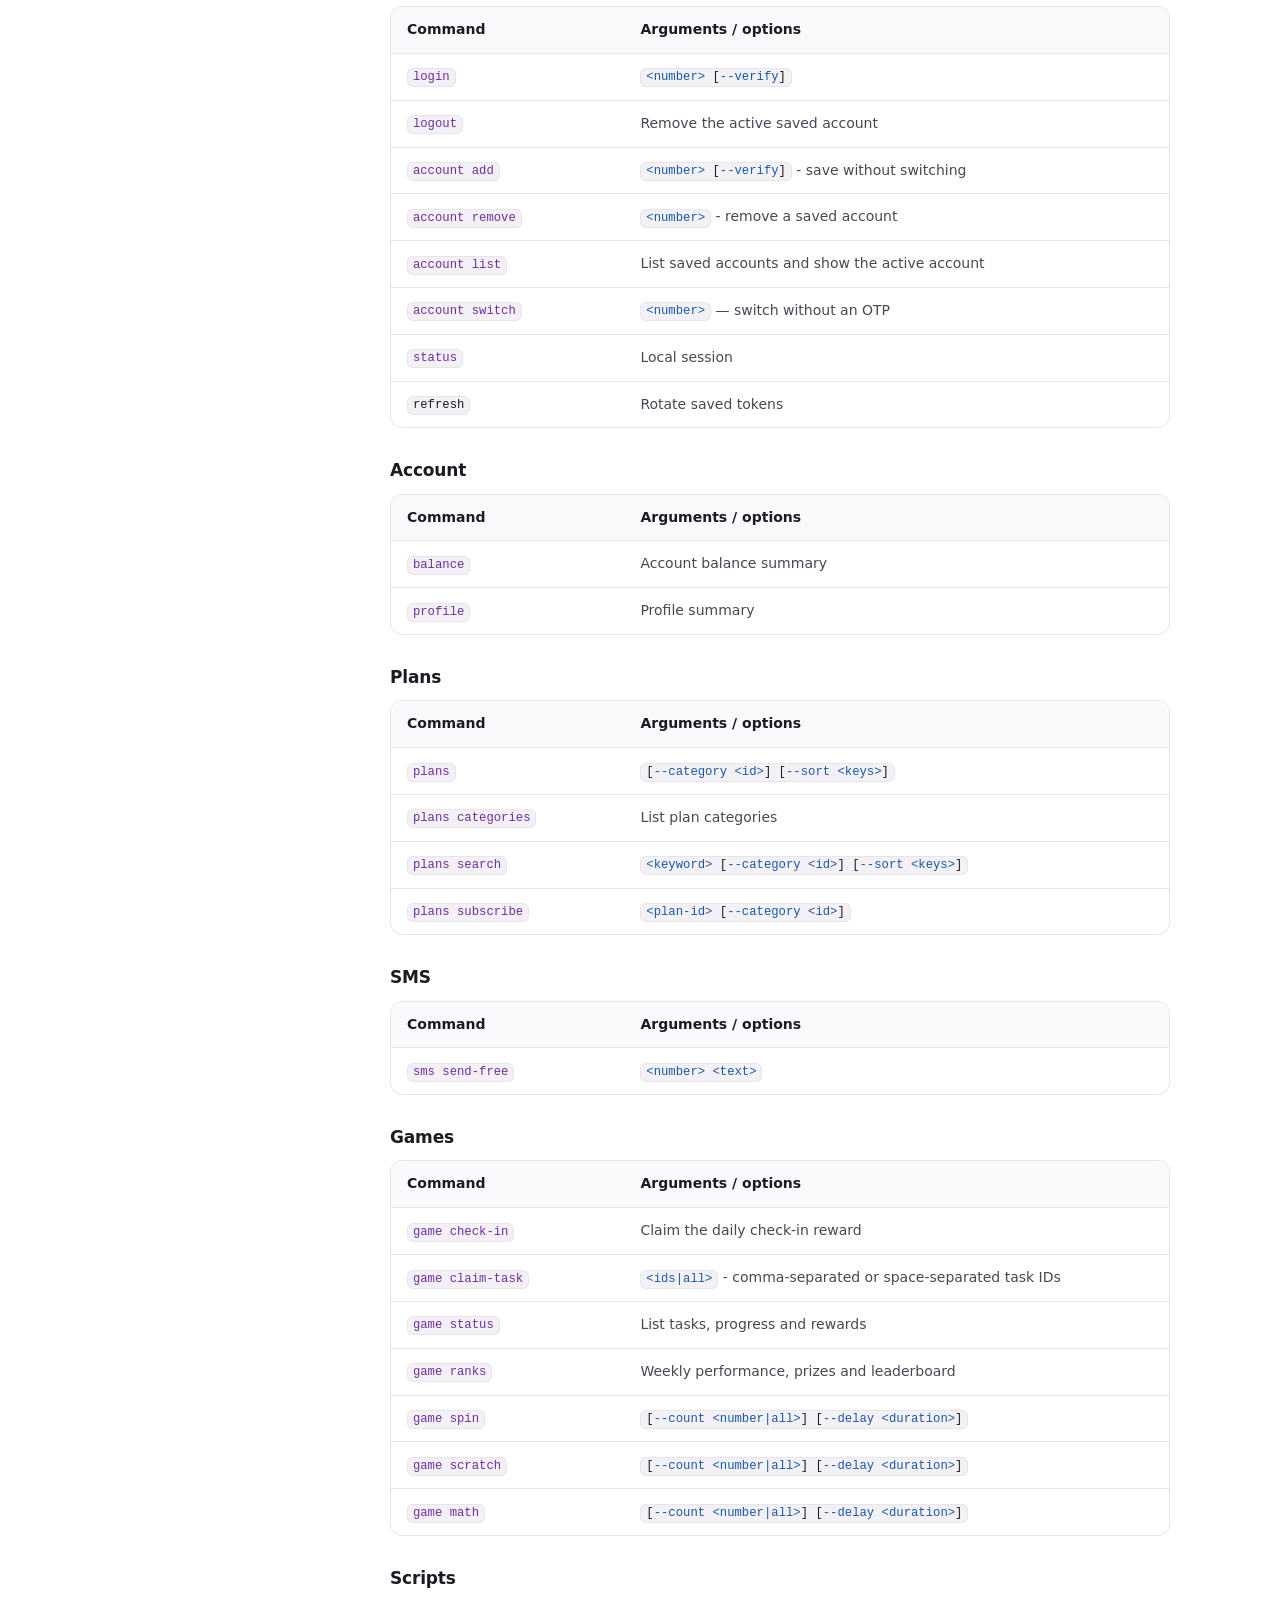
==== commit 899fd2e3: "Remove WinGet, Homebrew, and Scoop package managers and automations" ====
--- a/docs/index.html
+++ b/docs/index.html
@@ -493,8 +493,8 @@
                 <a class="card" href="#installation"><span class="icon-tile"><svg class="ico" aria-hidden="true">
                             <use href="#i-download" />
                         </svg></span><span><span class="card-title">Installation</span><span class="card-text">Install
-                            with one command, WinGet, Scoop or
-                            Homebrew.</span></span></a>
+                            with one command on Windows, macOS, or
+                            Linux.</span></span></a>
 
                 <a class="card" href="#login"><span class="icon-tile"><svg class="ico" aria-hidden="true">
                             <use href="#i-log-in" />
@@ -563,20 +563,6 @@
                 To uninstall, delete the <code>ncell</code> binary from the
                 install folder.
             </p>
-
-            <h3 id="installation-winget">WinGet · Windows</h3>
-
-            <pre data-lang="PowerShell"><code>winget install --id RohitYadav.NcellCLI</code></pre>
-
-            <h3 id="installation-scoop">Scoop · Windows</h3>
-
-            <pre data-lang="PowerShell"><code>scoop bucket add ncell-cli https://github.com/rohityadav-sas/ncell-cli
-scoop install ncell-cli</code></pre>
-
-            <h3 id="installation-homebrew">Homebrew · macOS / Linux</h3>
-
-            <pre data-lang="Shell"><code>brew tap rohityadav-sas/ncell-cli https://github.com/rohityadav-sas/ncell-cli
-brew install ncell-cli</code></pre>
 
             <h2 id="interactive">Interactive mode</h2>
             <p>Open an interactive command prompt with autocomplete.</p>
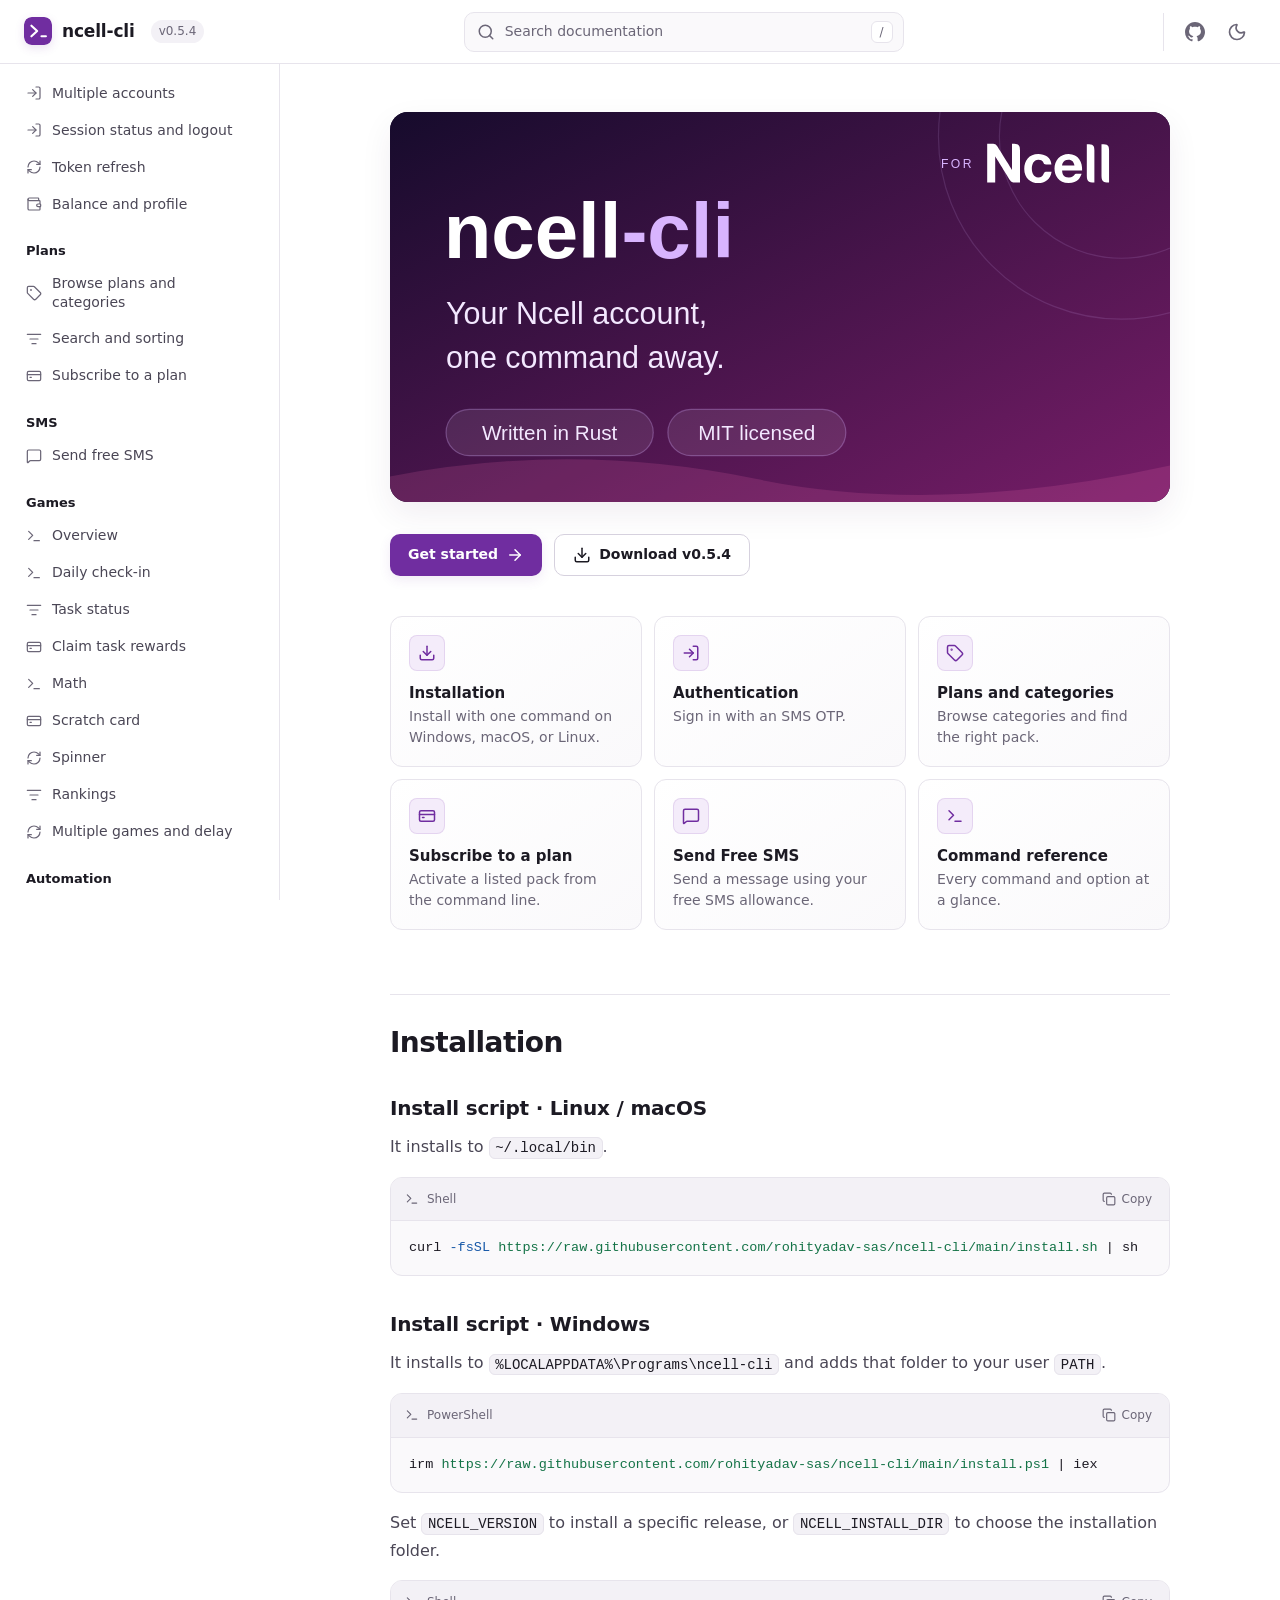
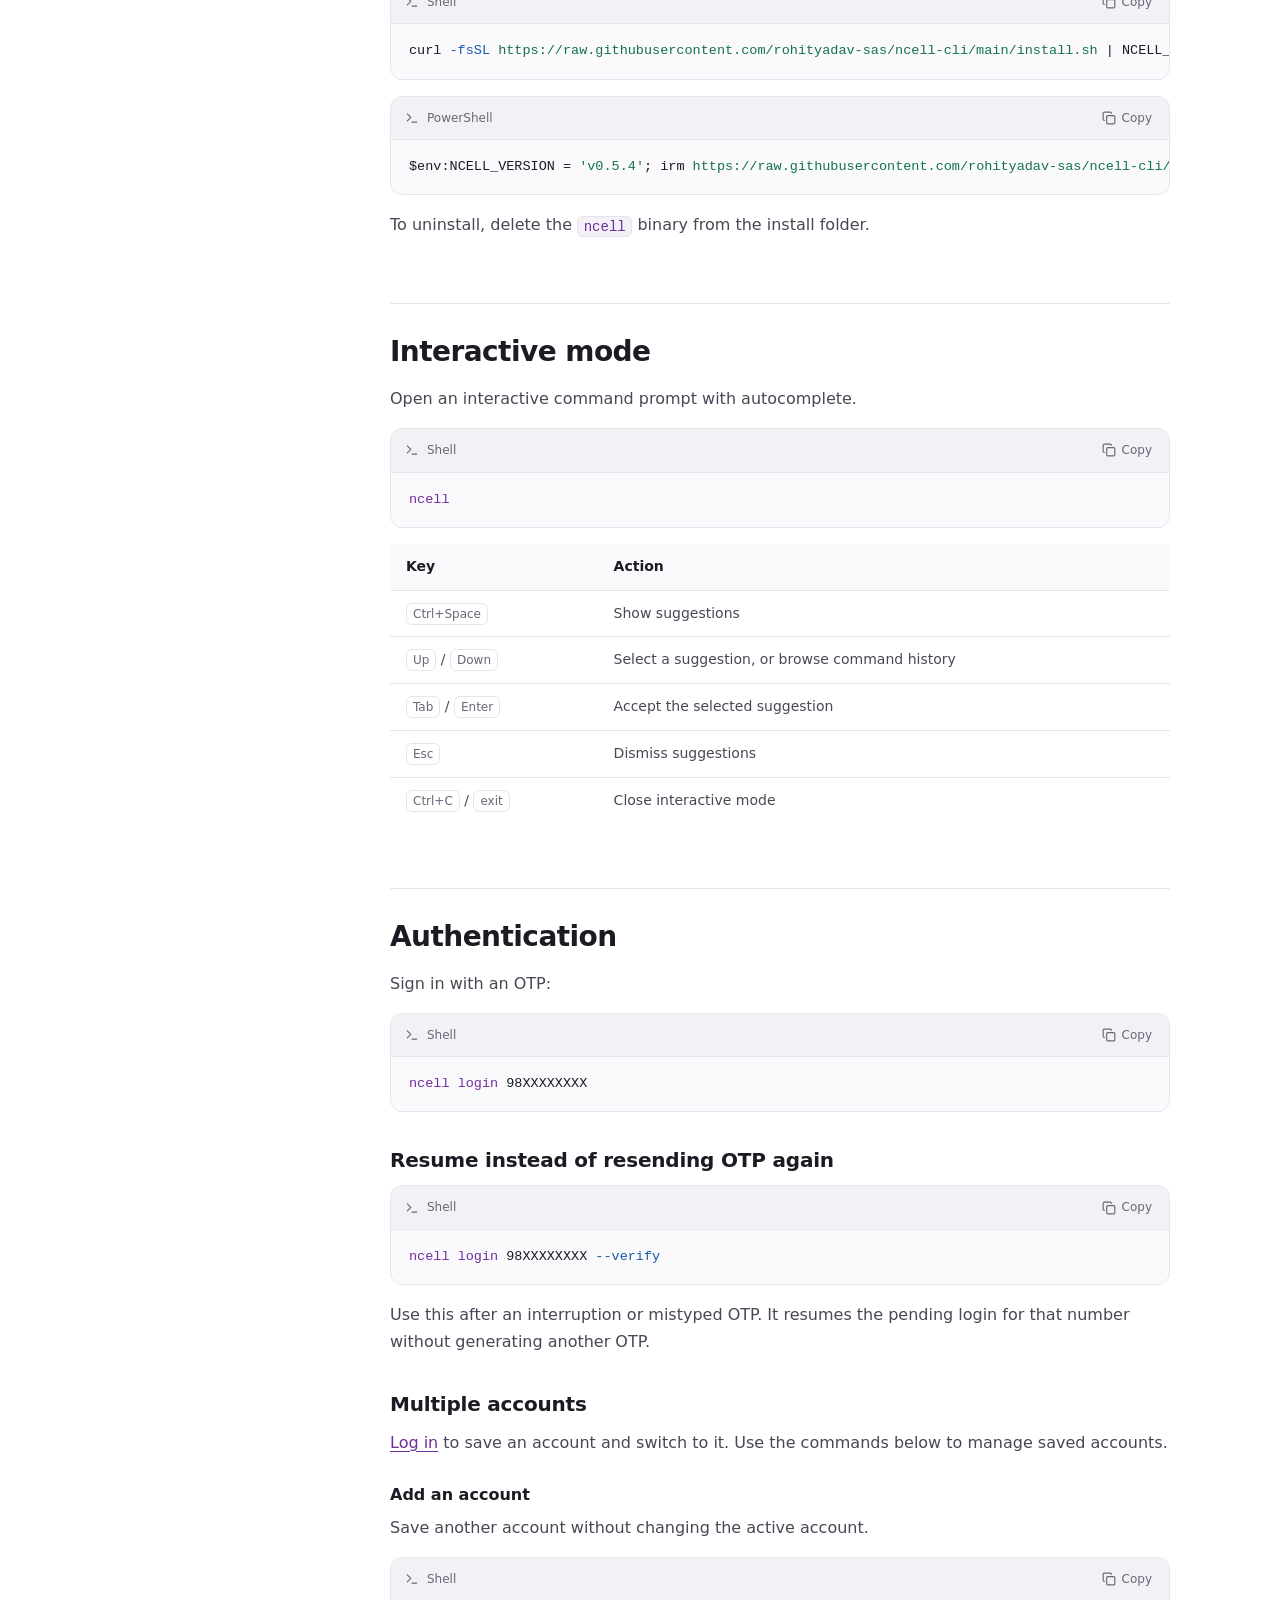
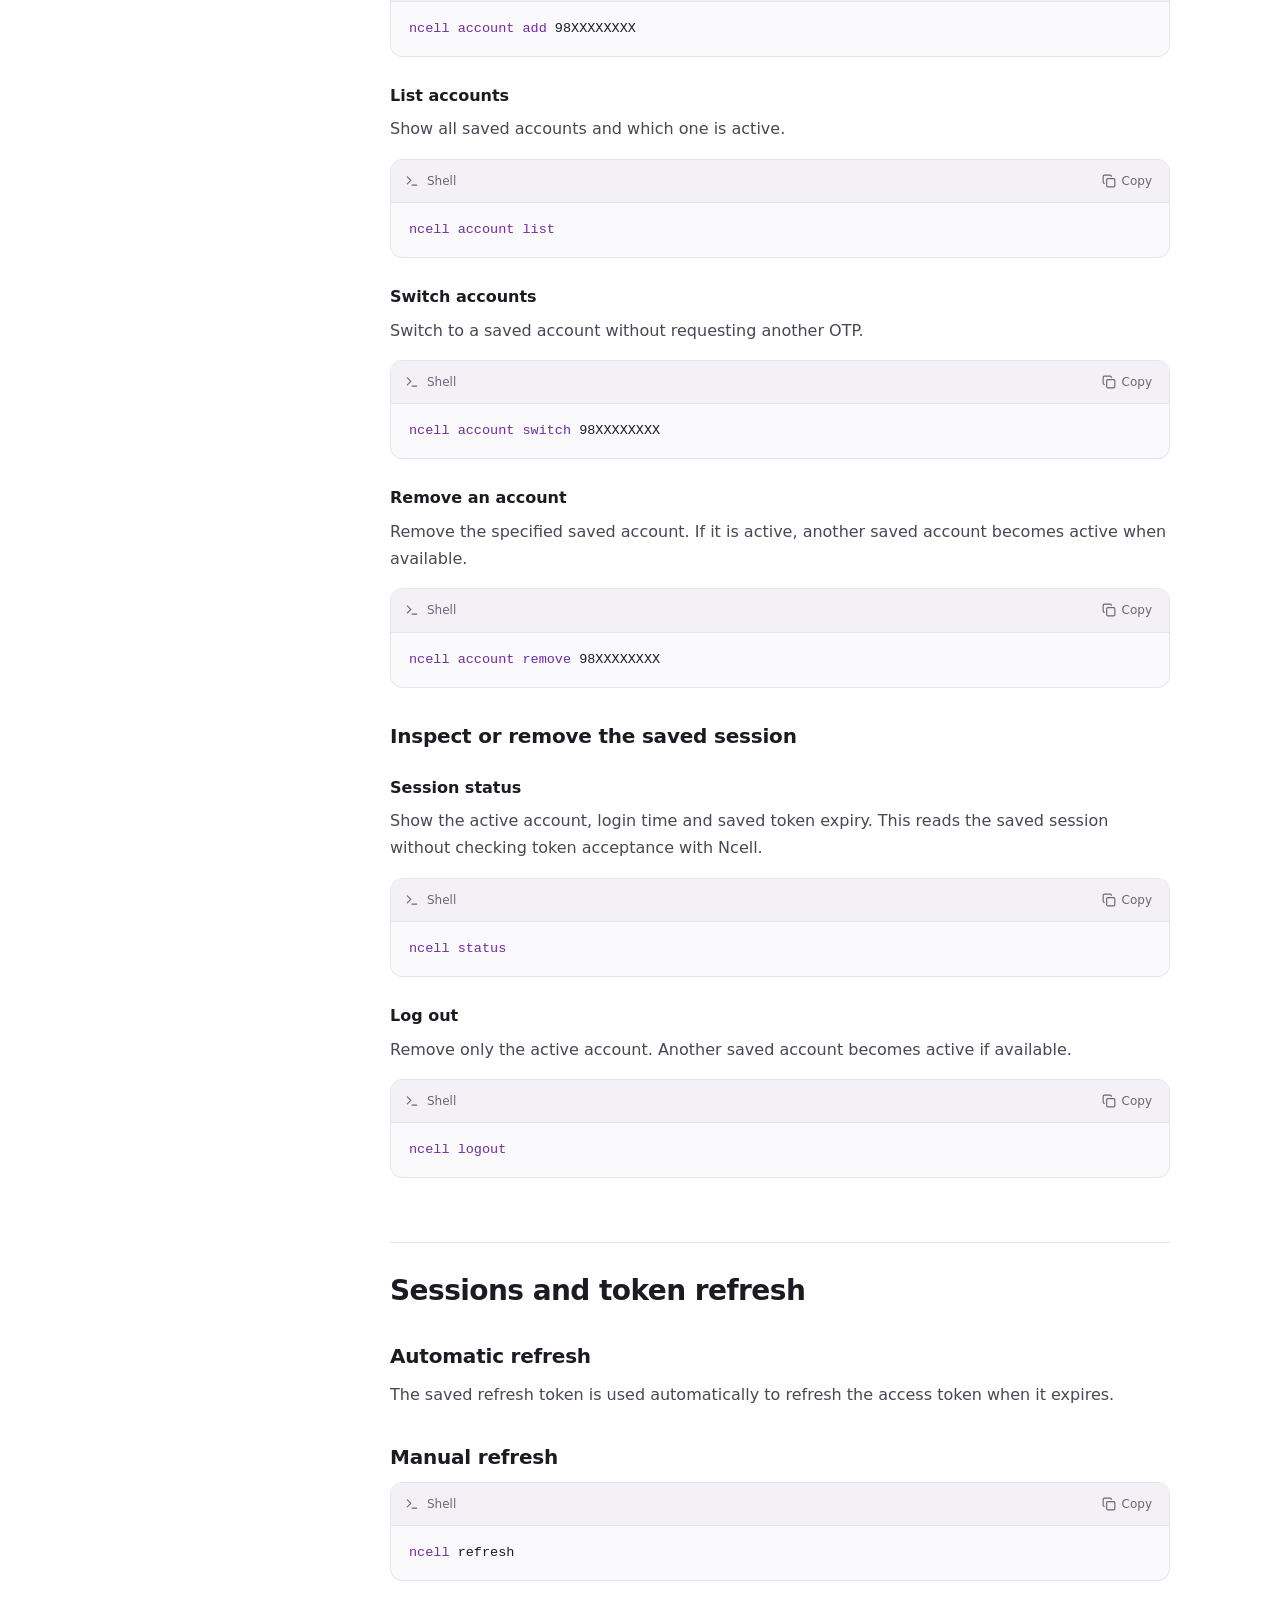
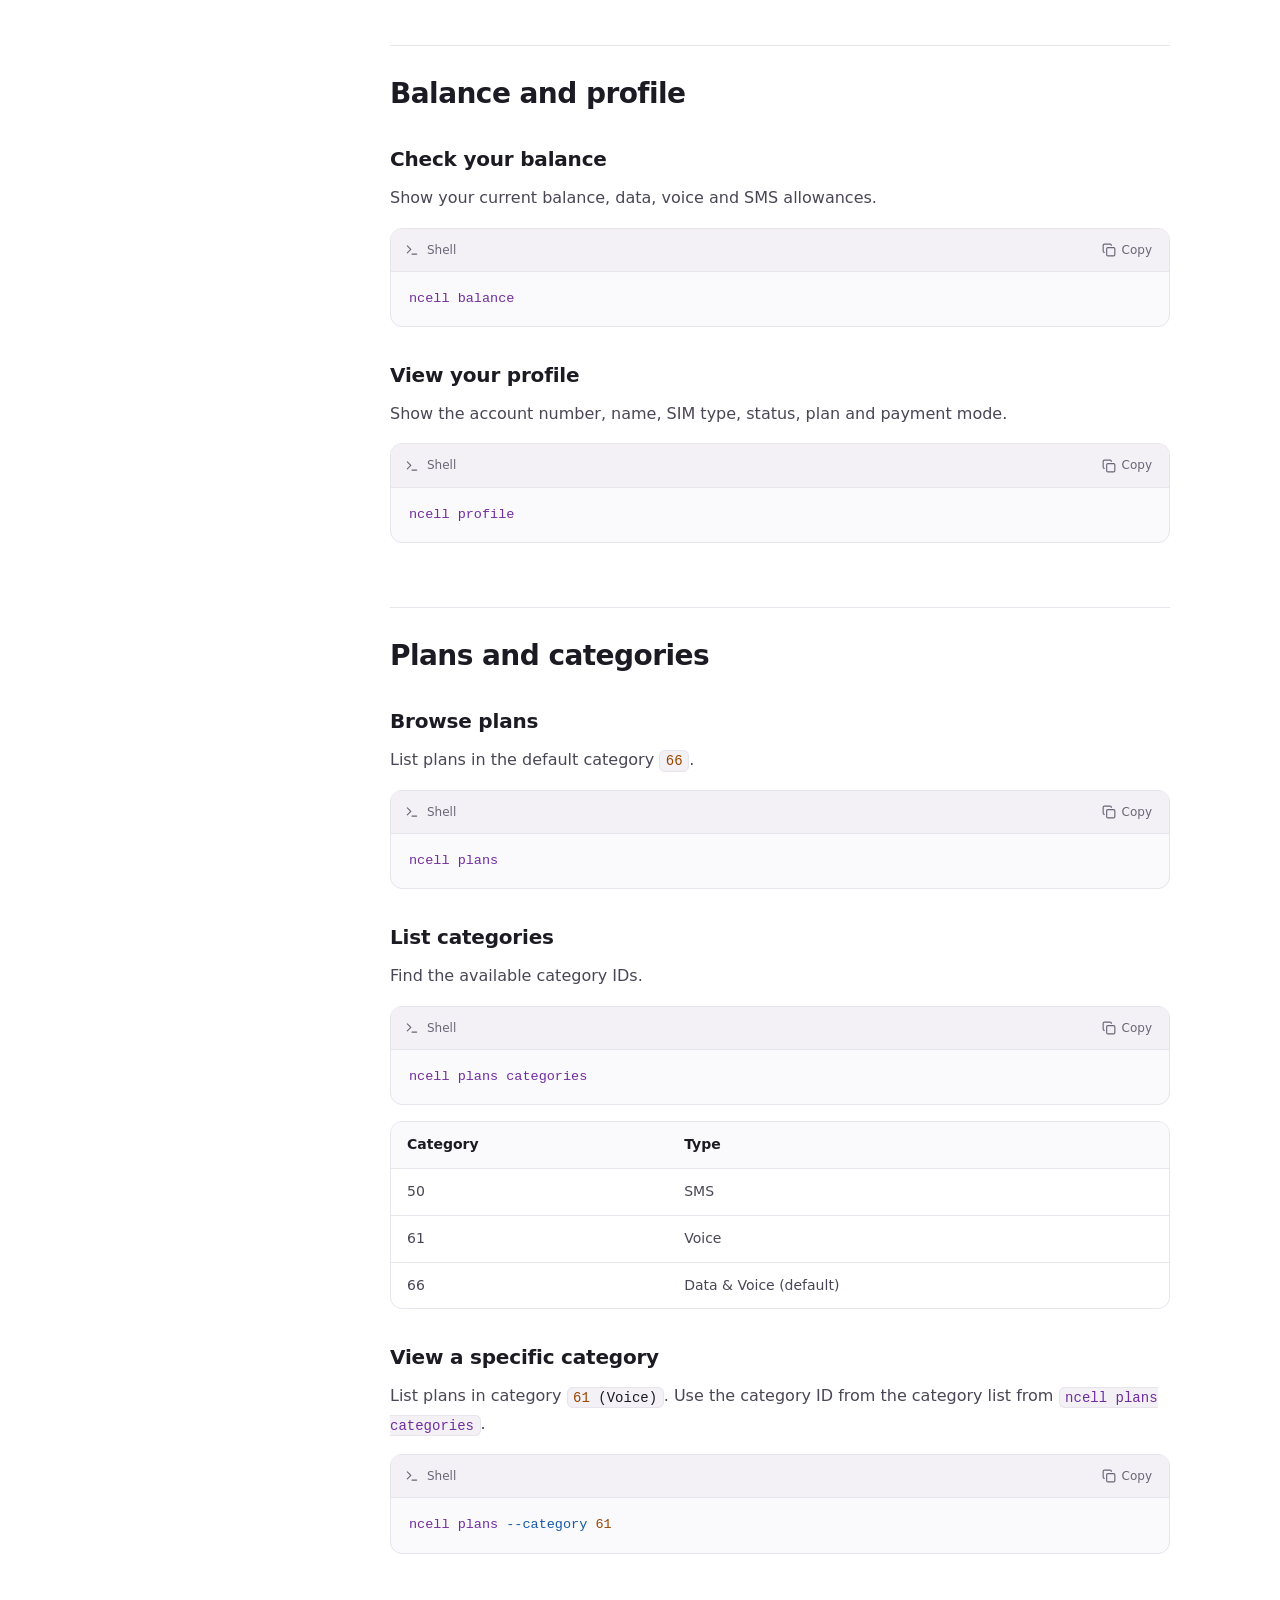
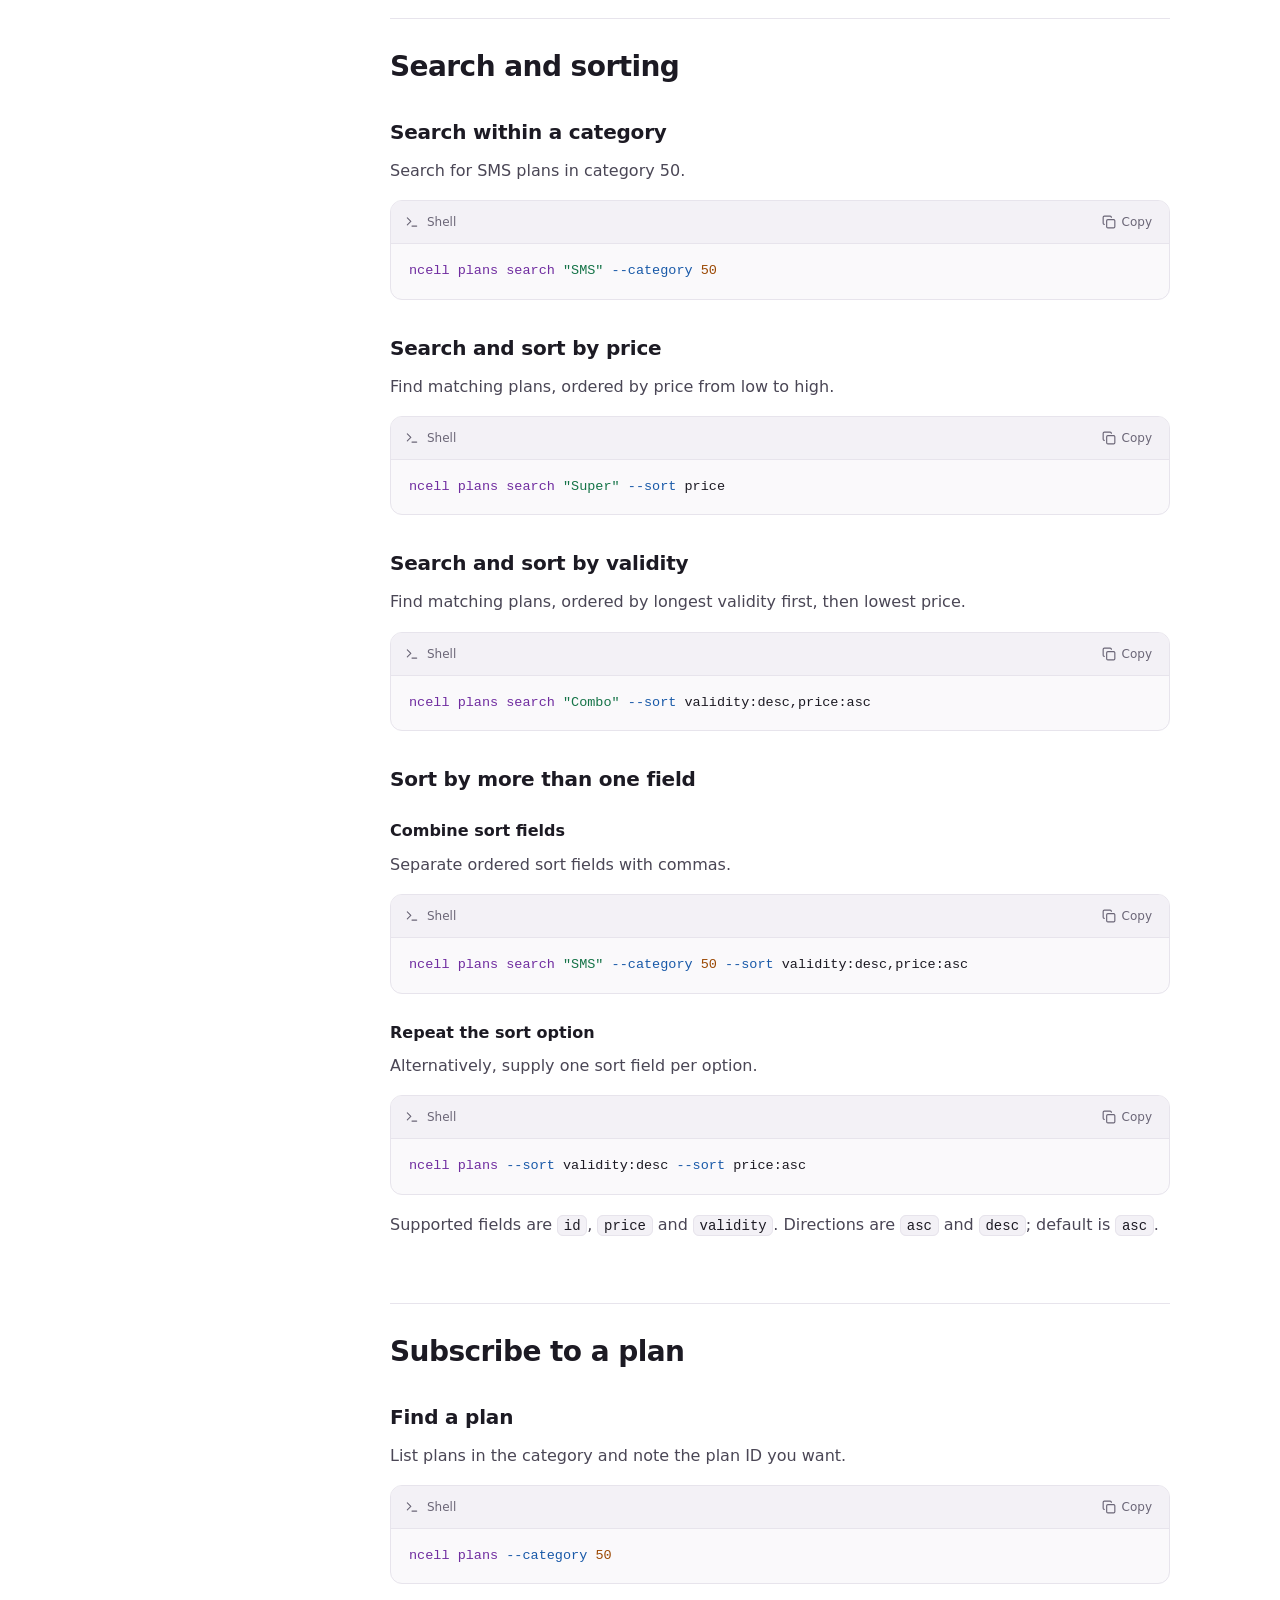
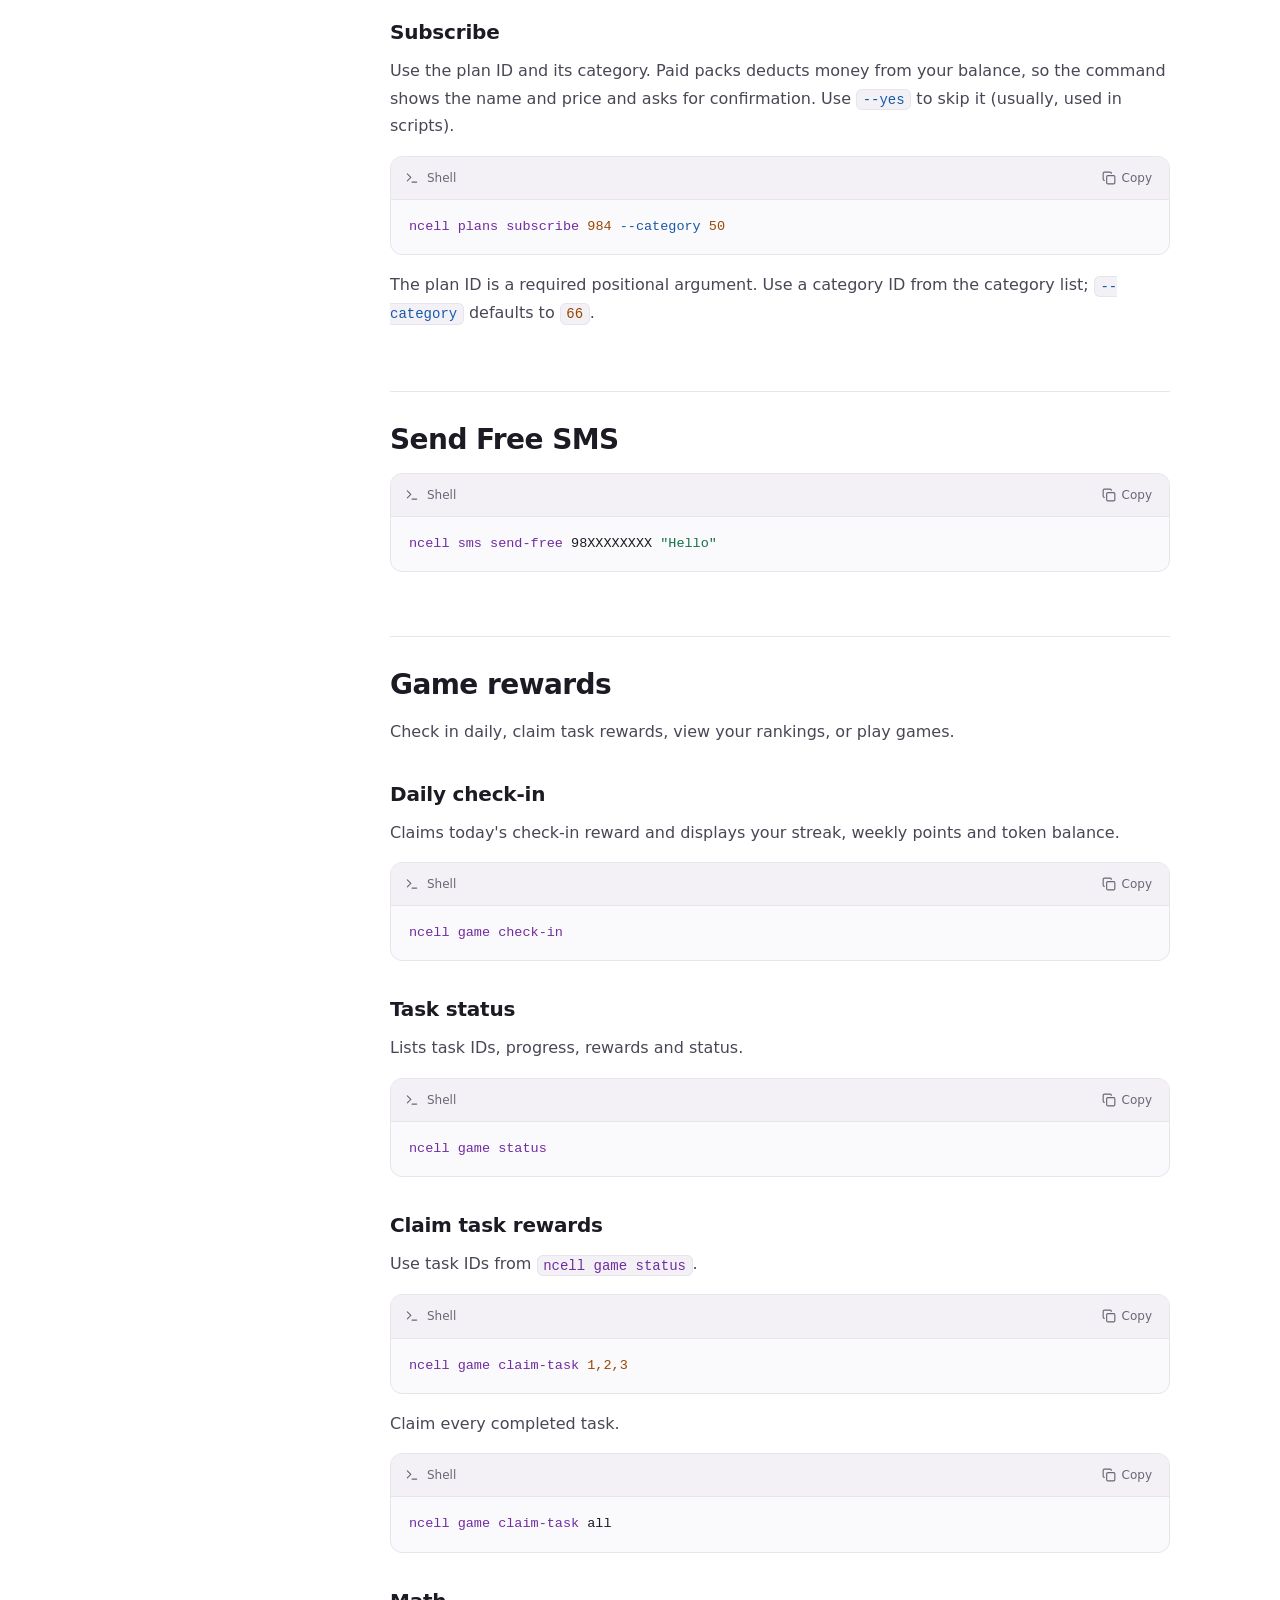
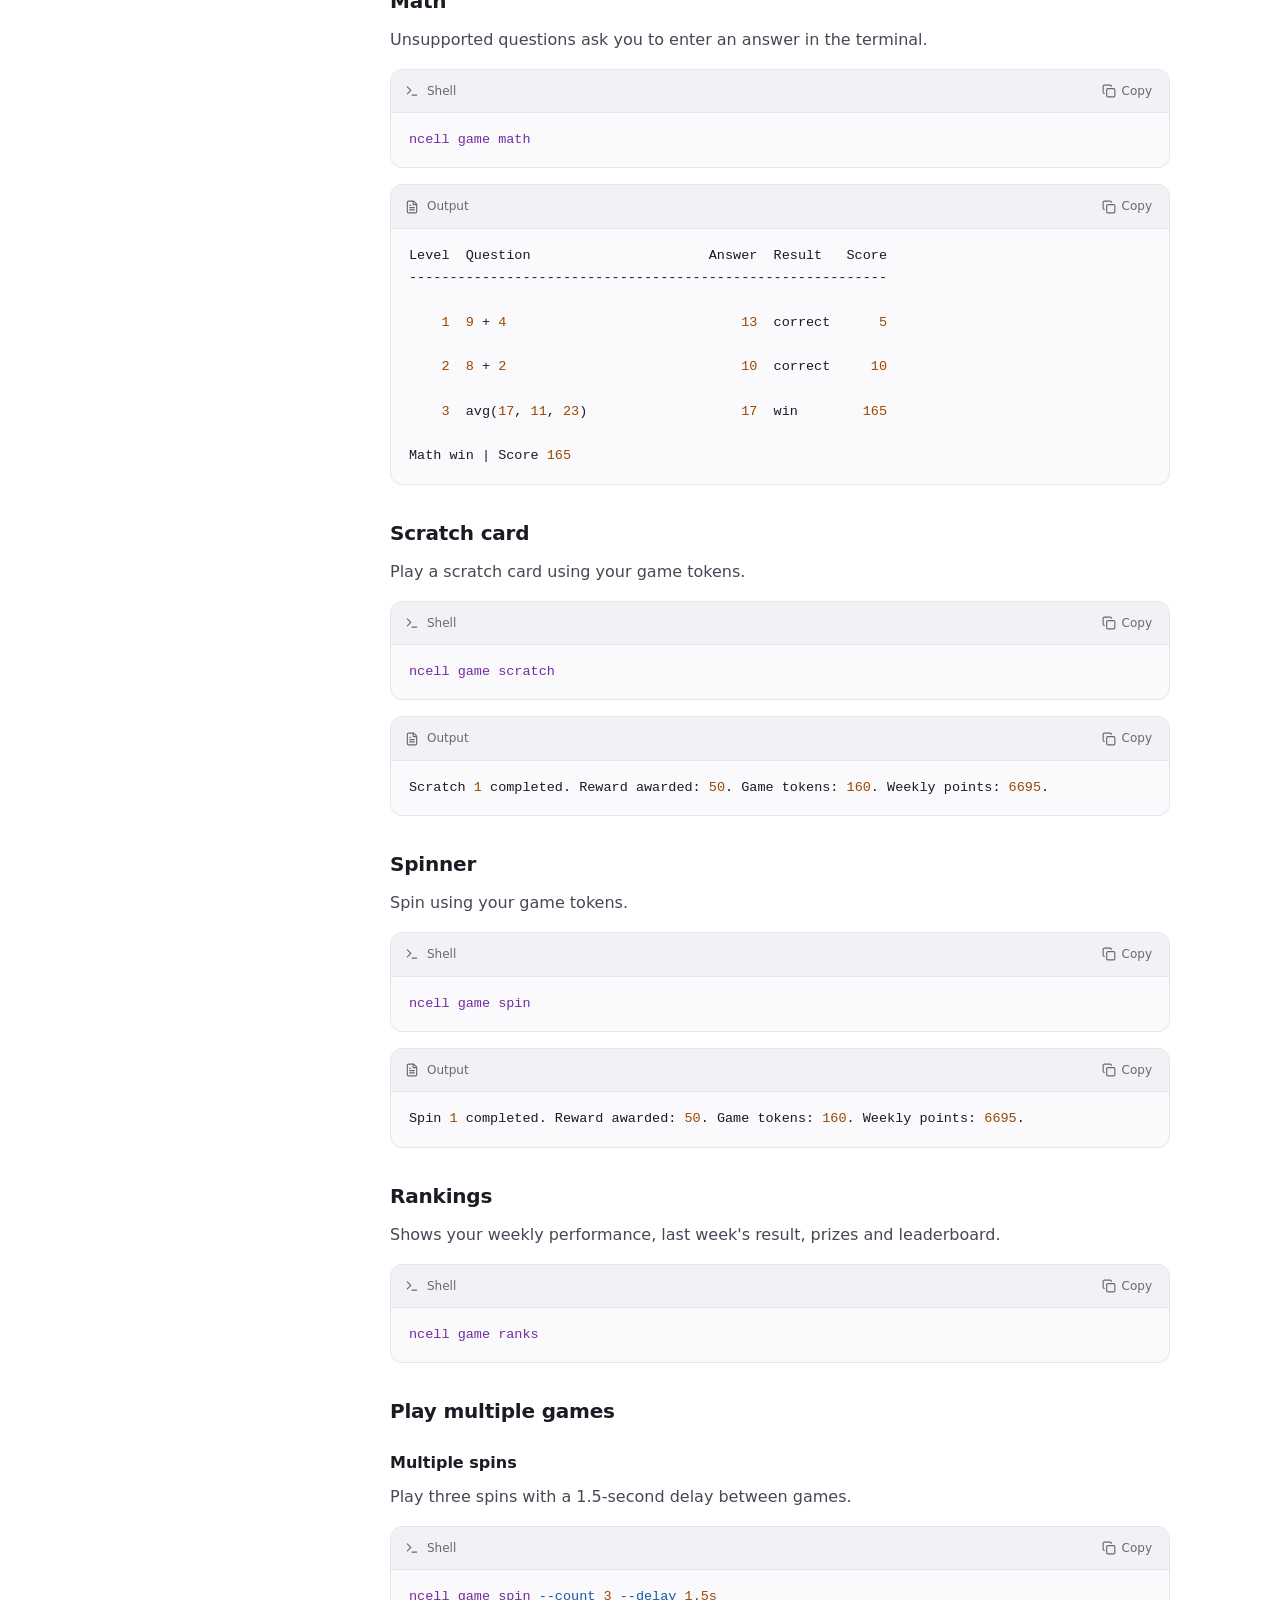
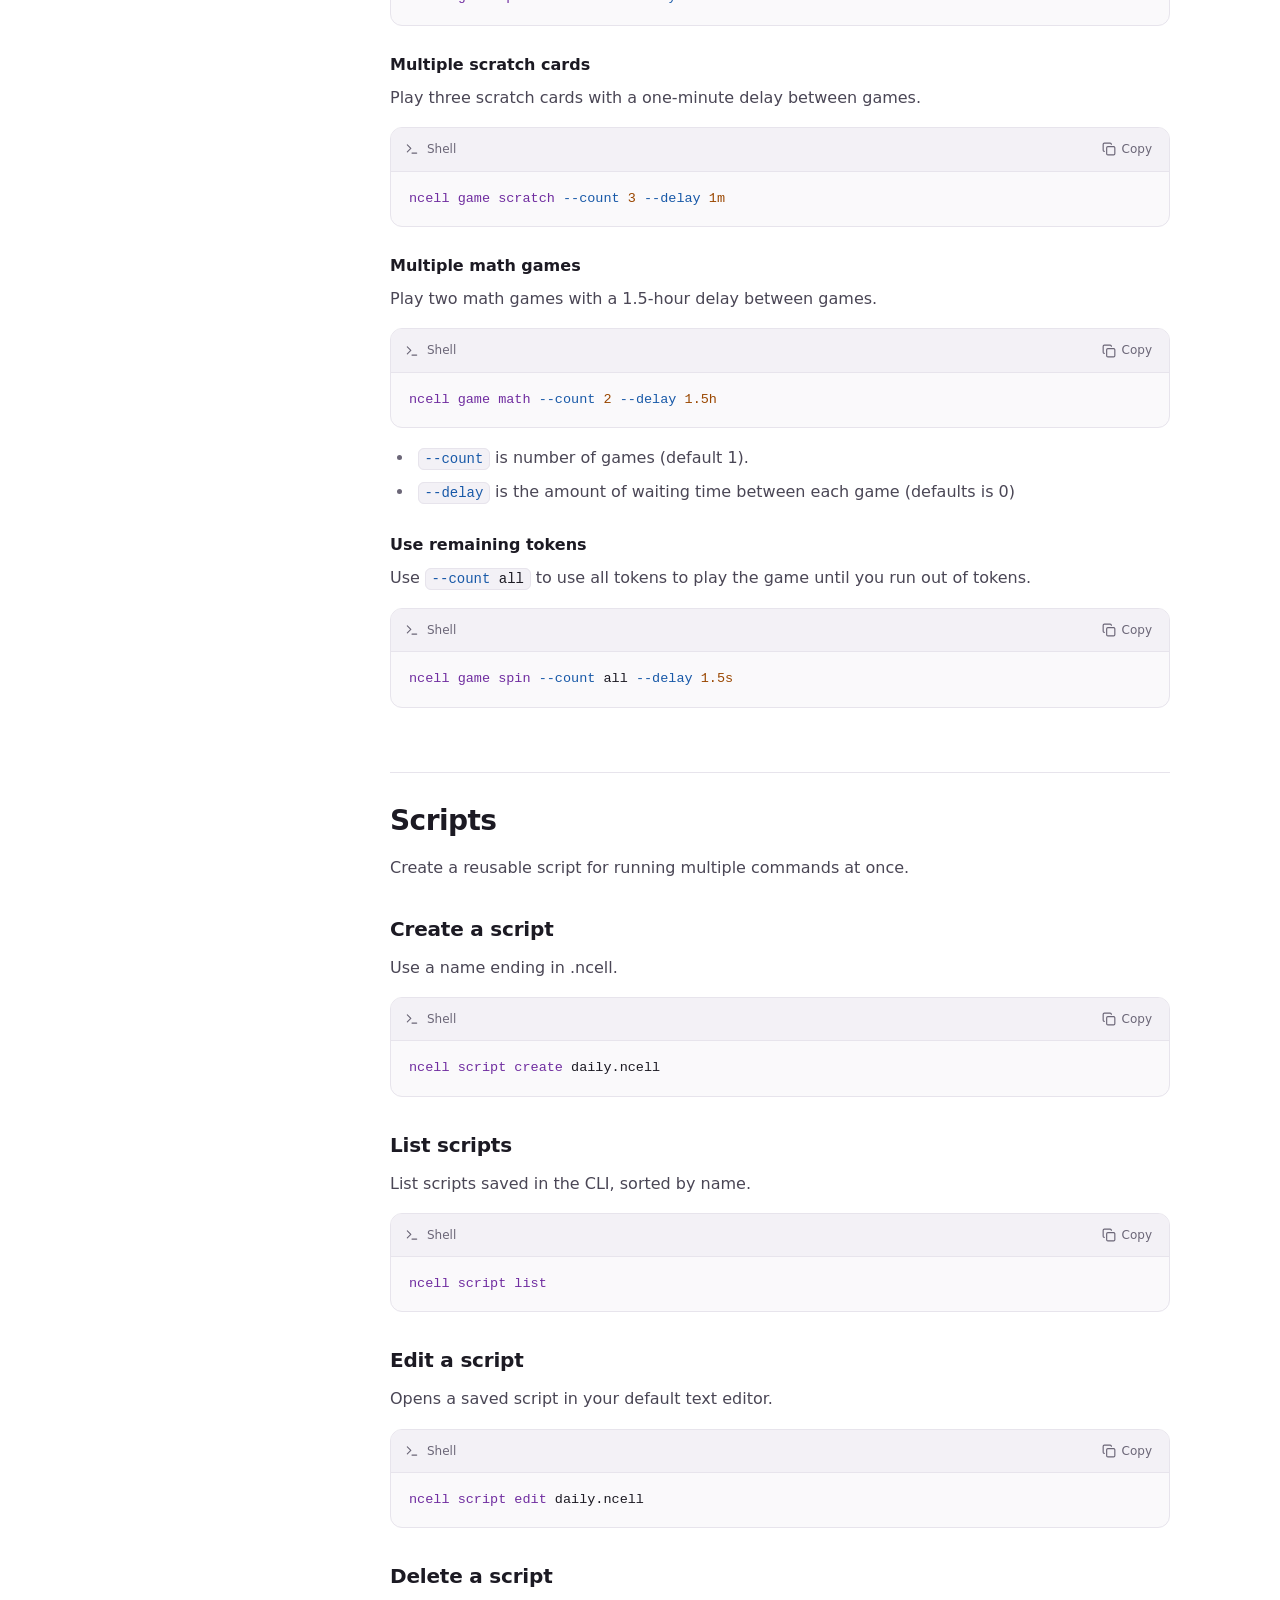
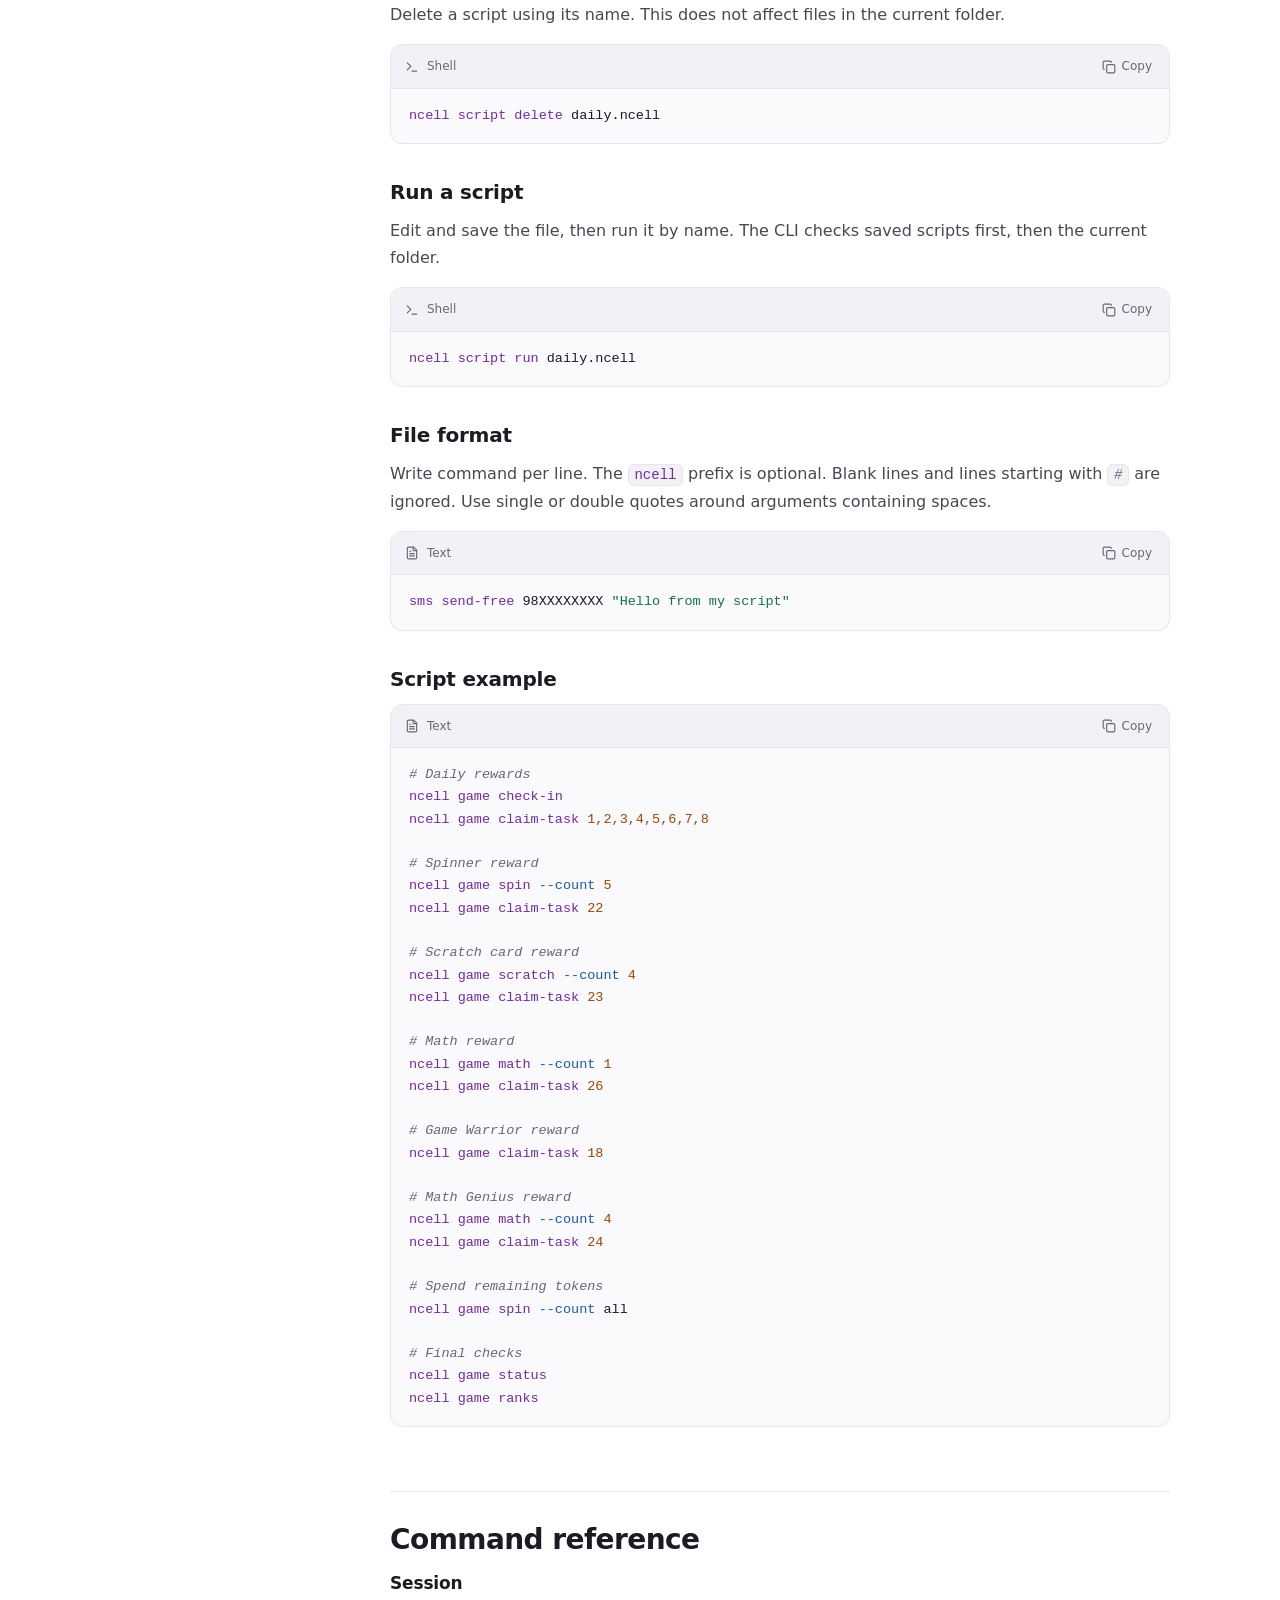
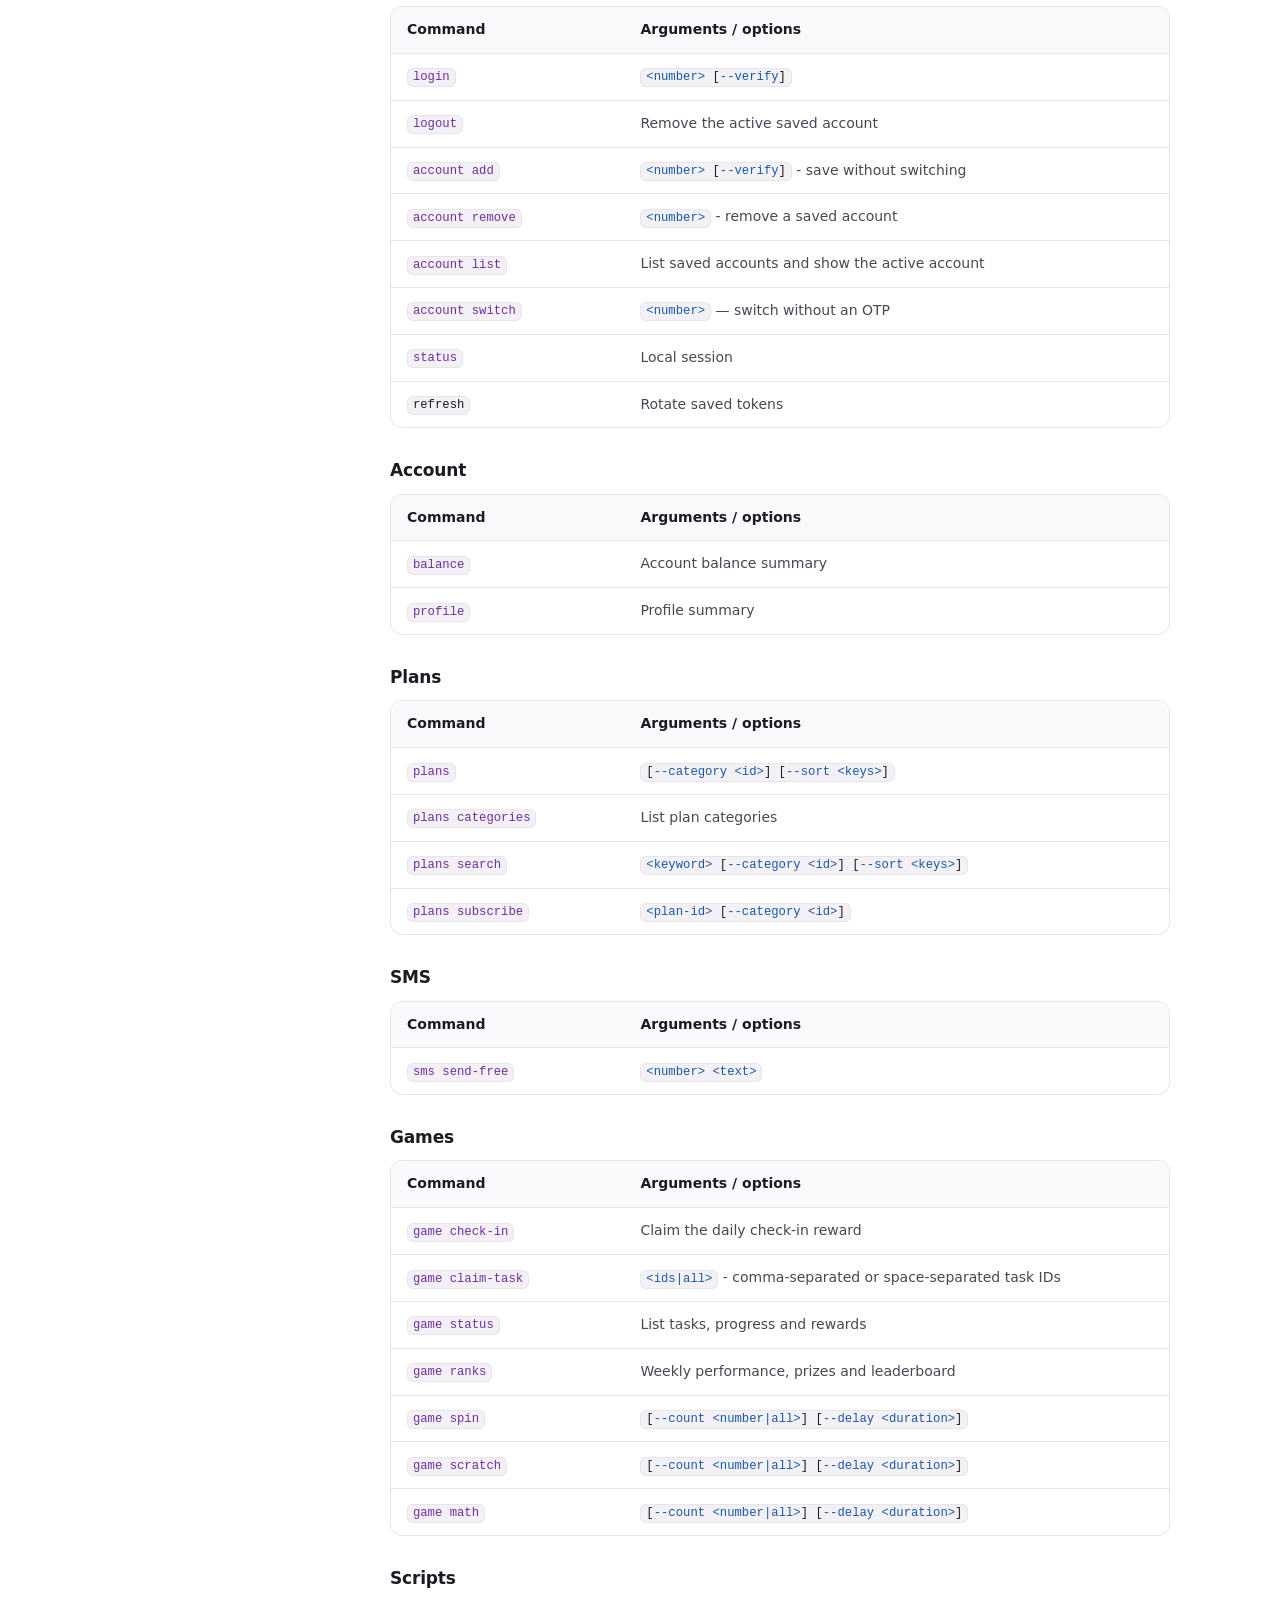
==== commit 2441f71c: "Add id to supported plan sort fields" ====
--- a/docs/index.html
+++ b/docs/index.html
@@ -760,7 +760,7 @@
             <pre data-lang="Shell"><code>ncell plans --sort validity:desc --sort price:asc</code></pre>
 
             <p>
-                Supported fields are <code>price</code> and
+                Supported fields are <code>id</code>, <code>price</code> and
 
                 <code>validity</code>. Directions are <code>asc</code> and
 
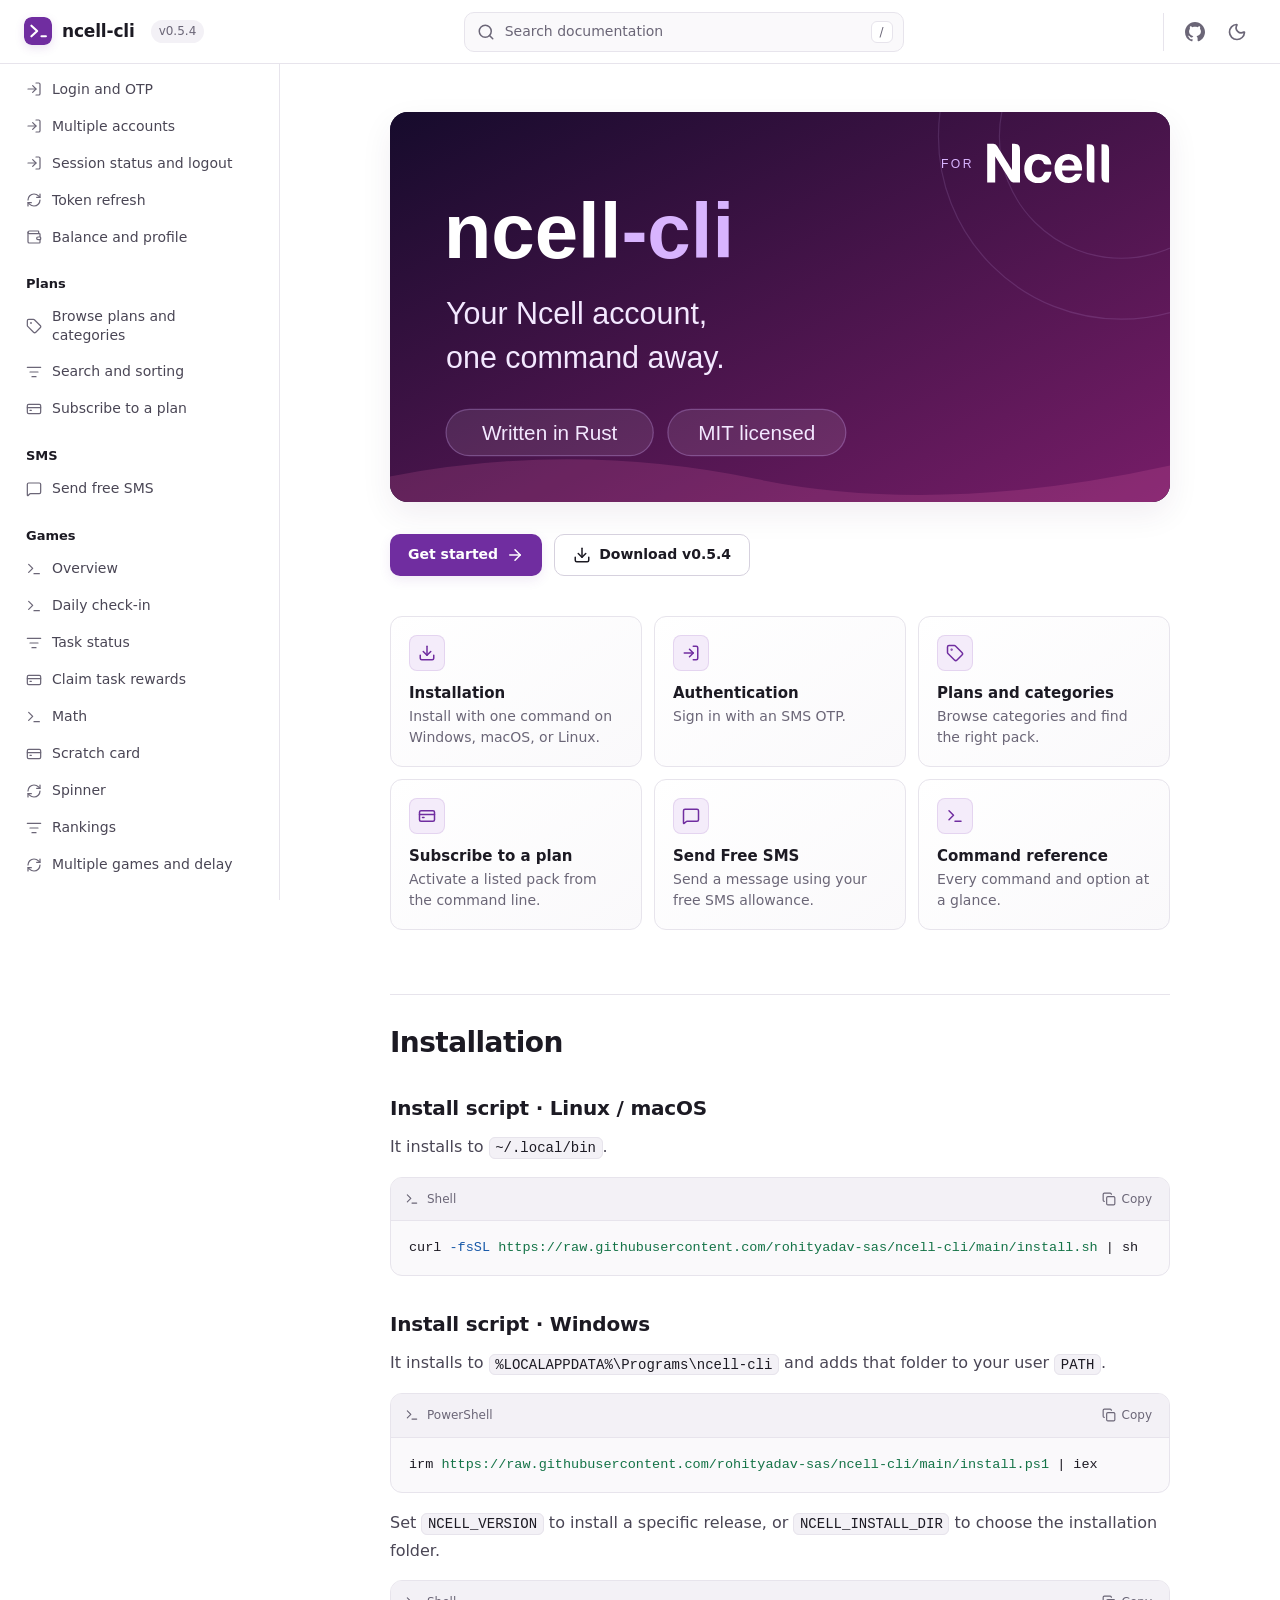
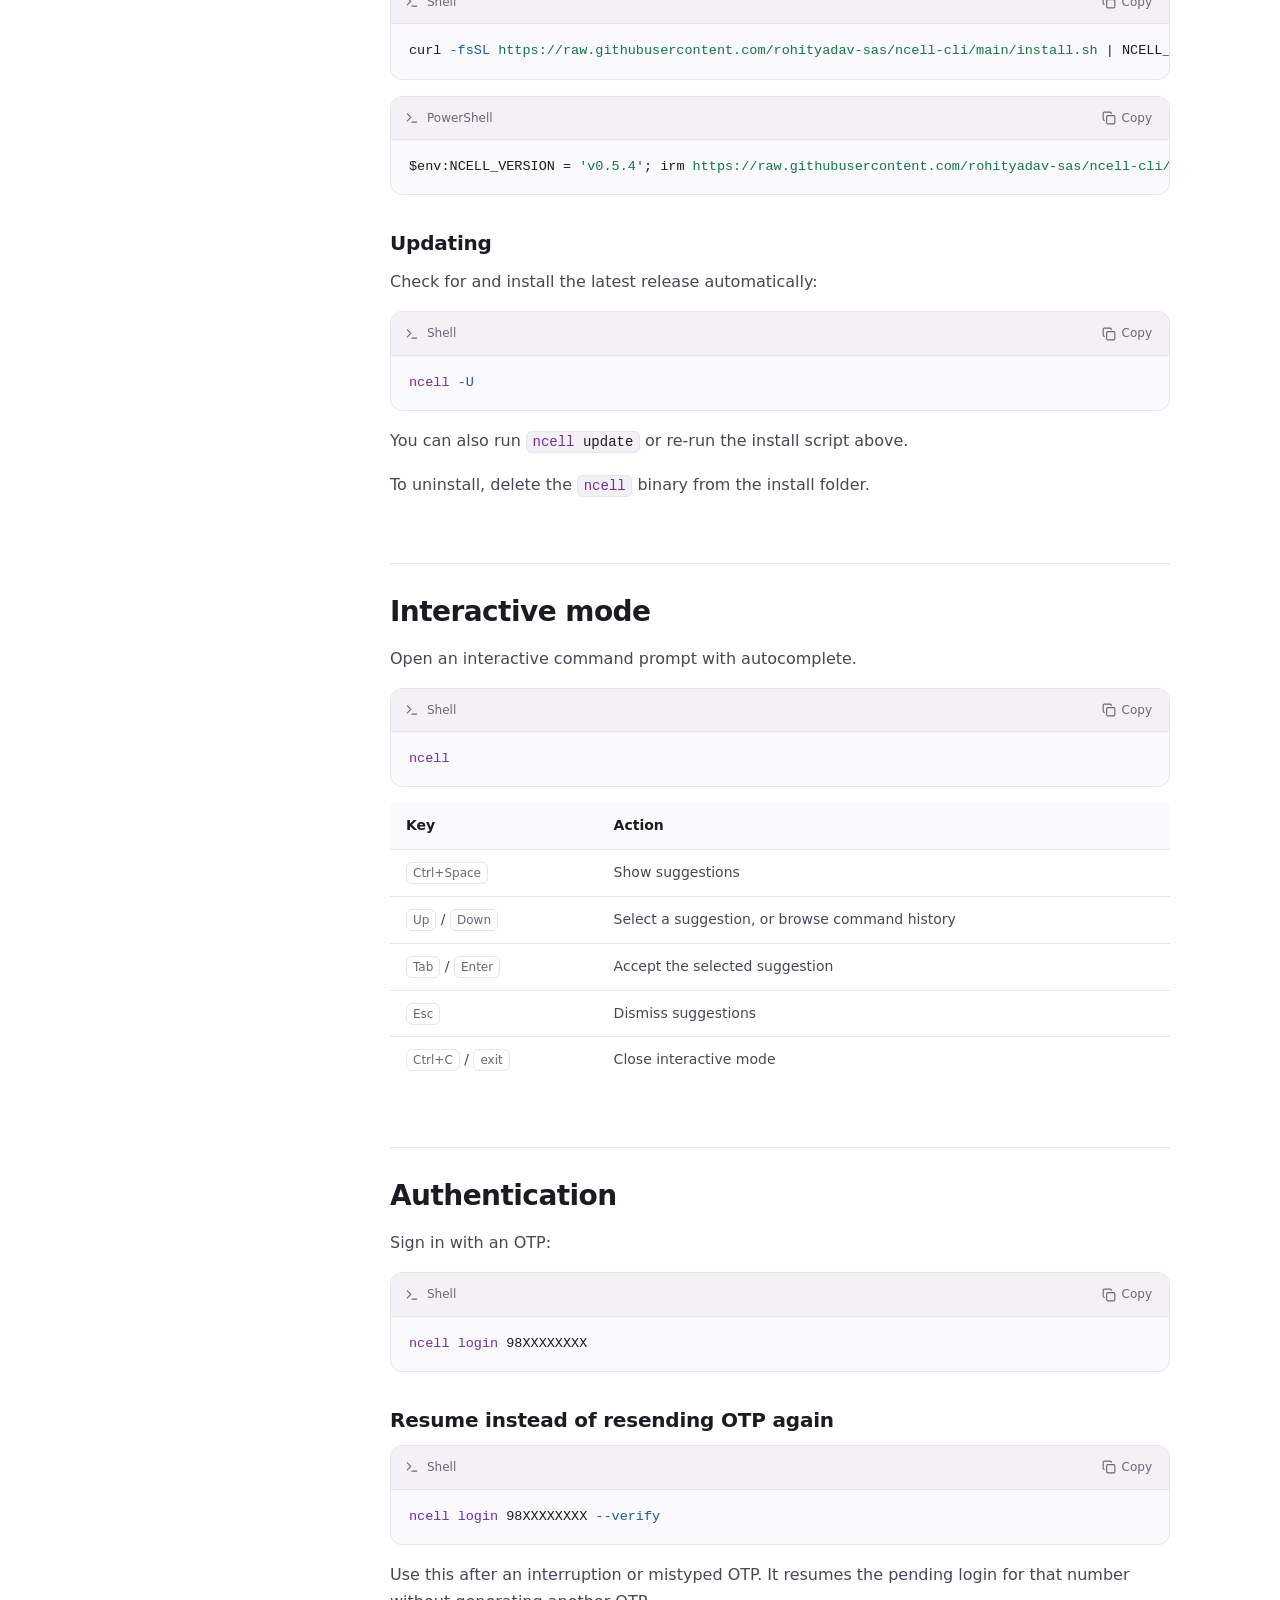
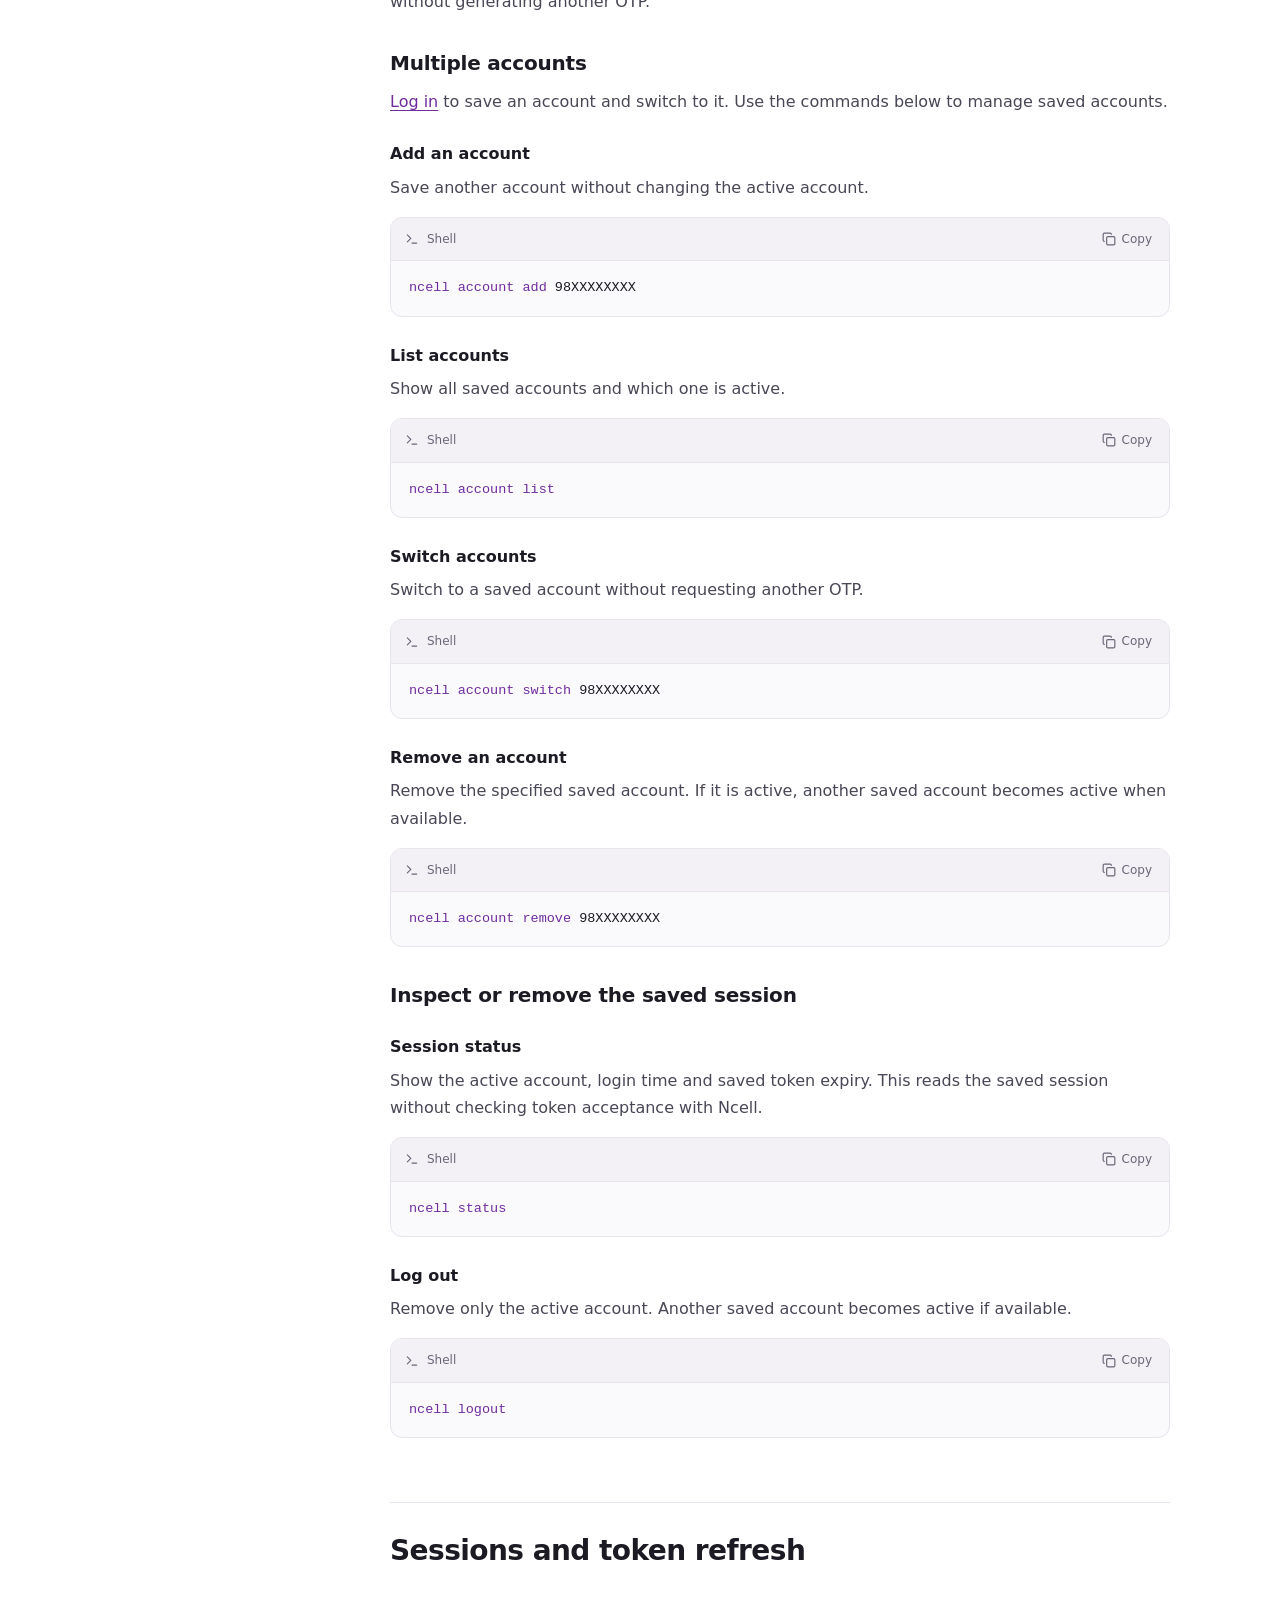
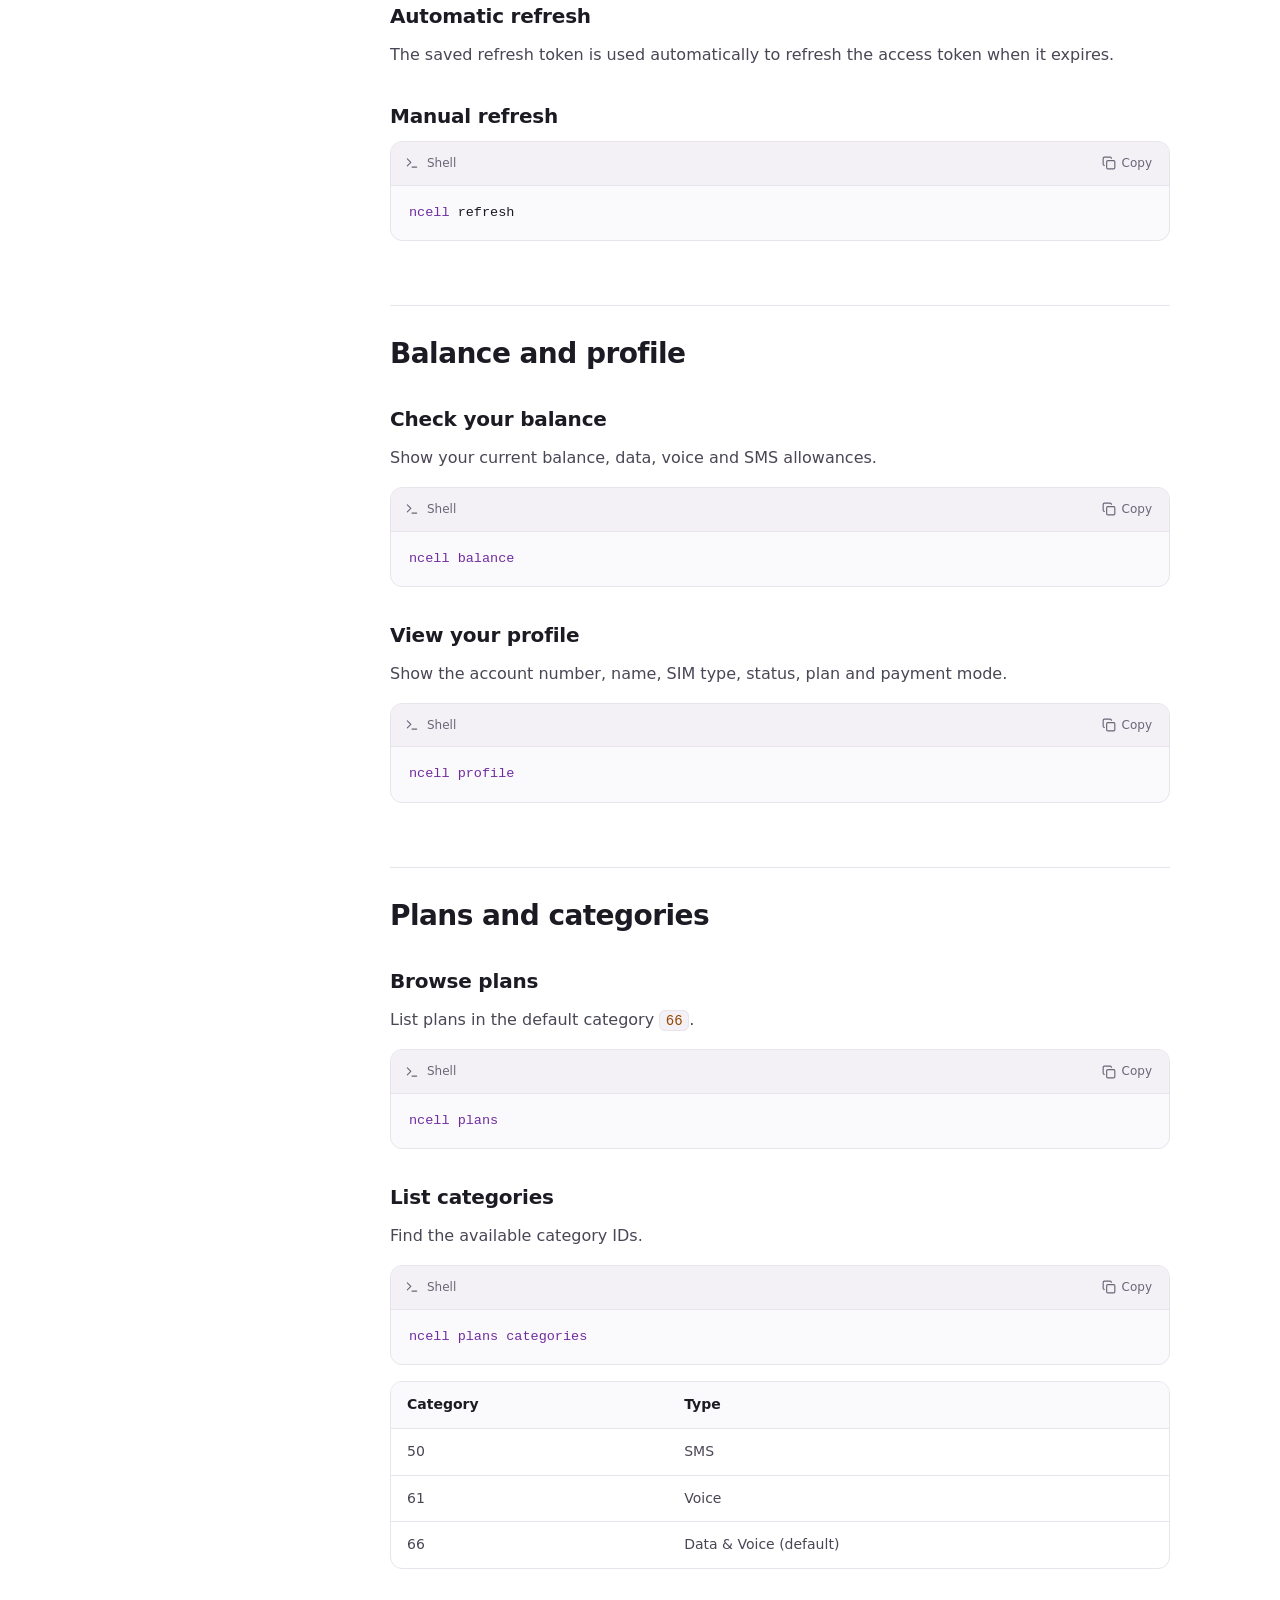
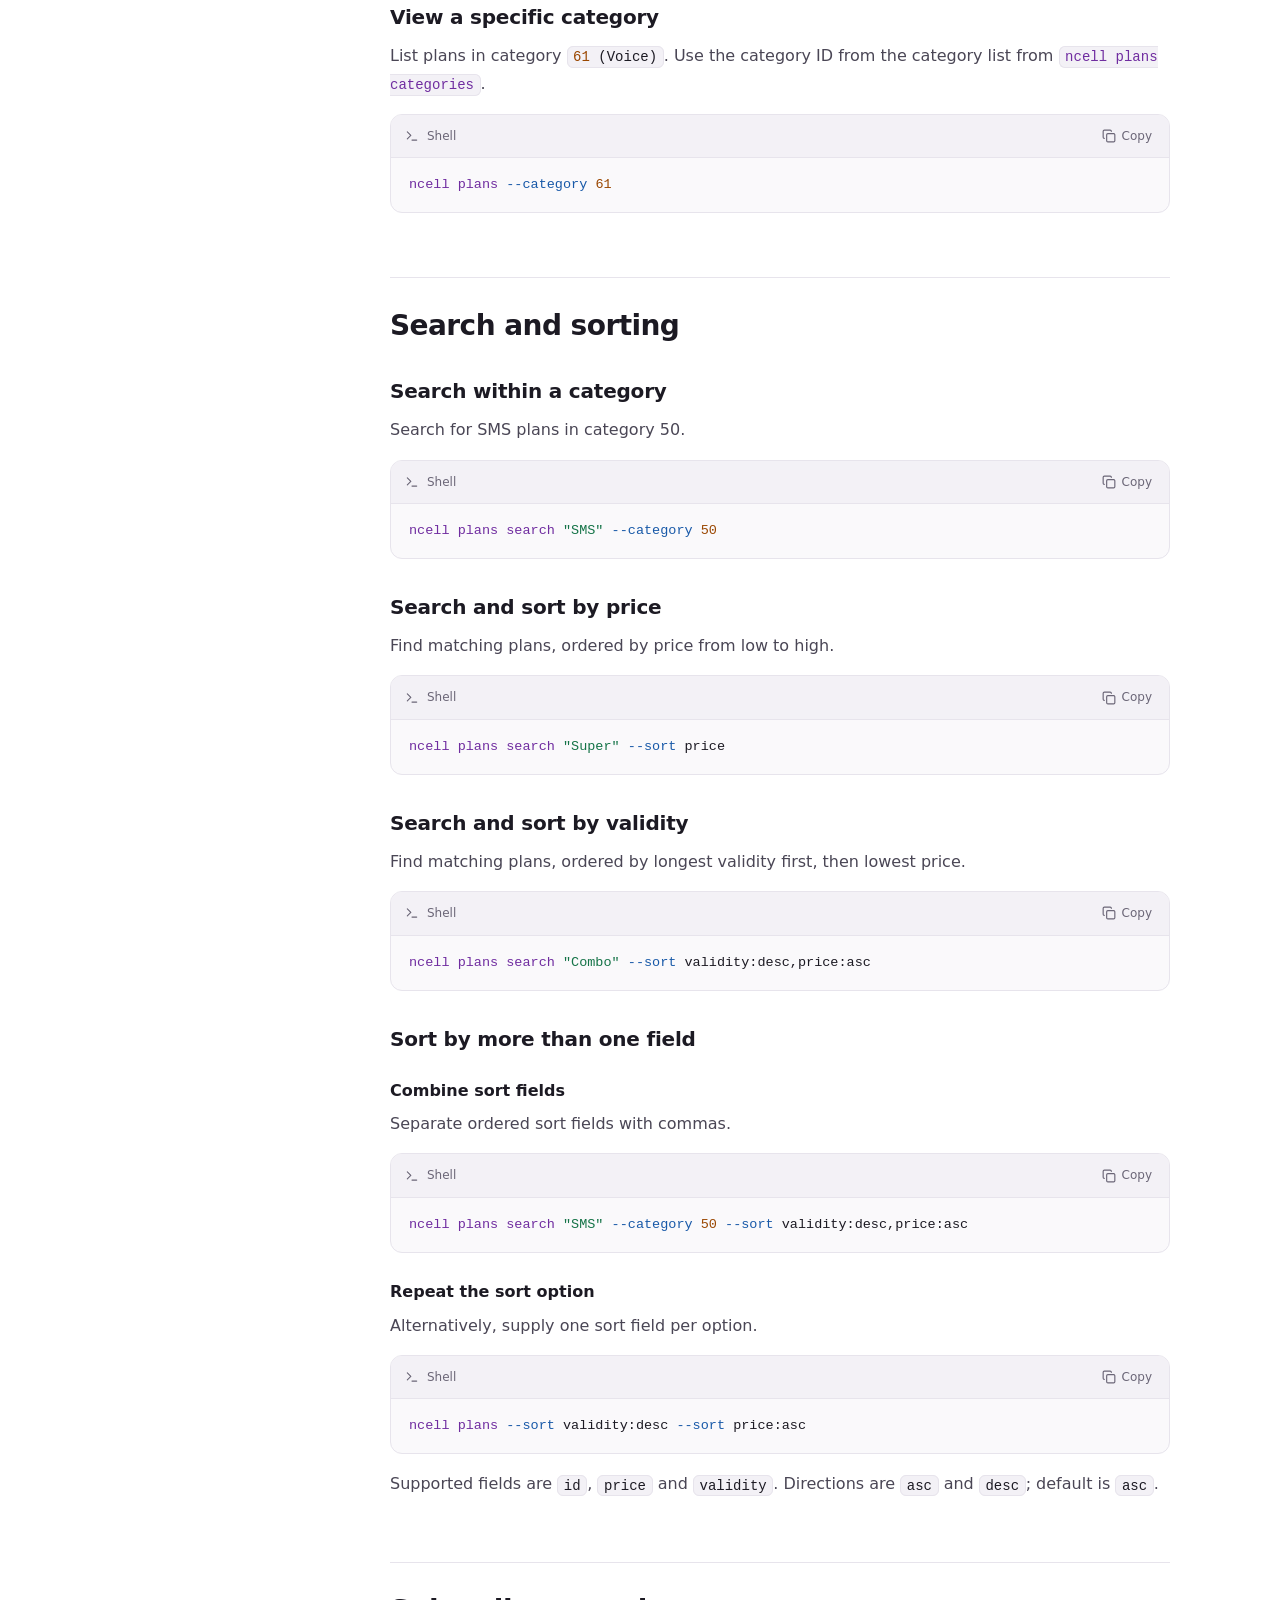
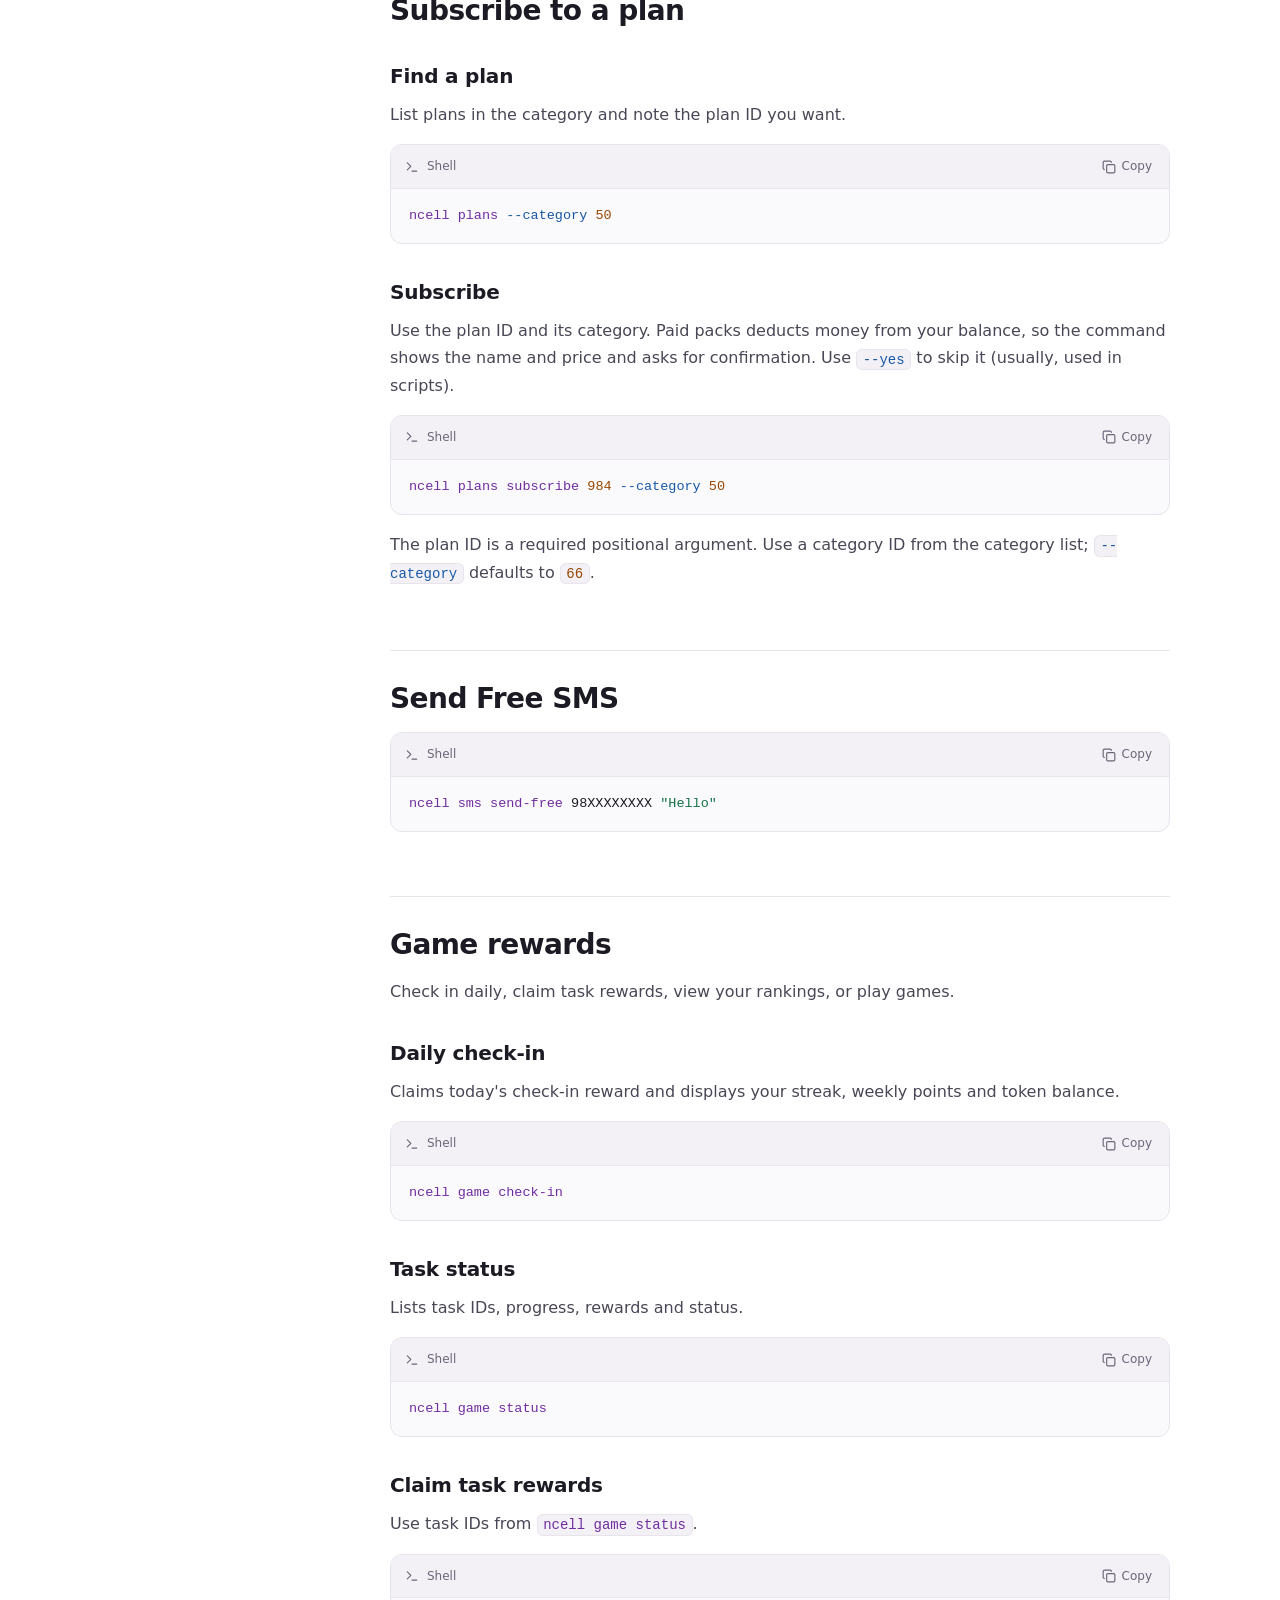
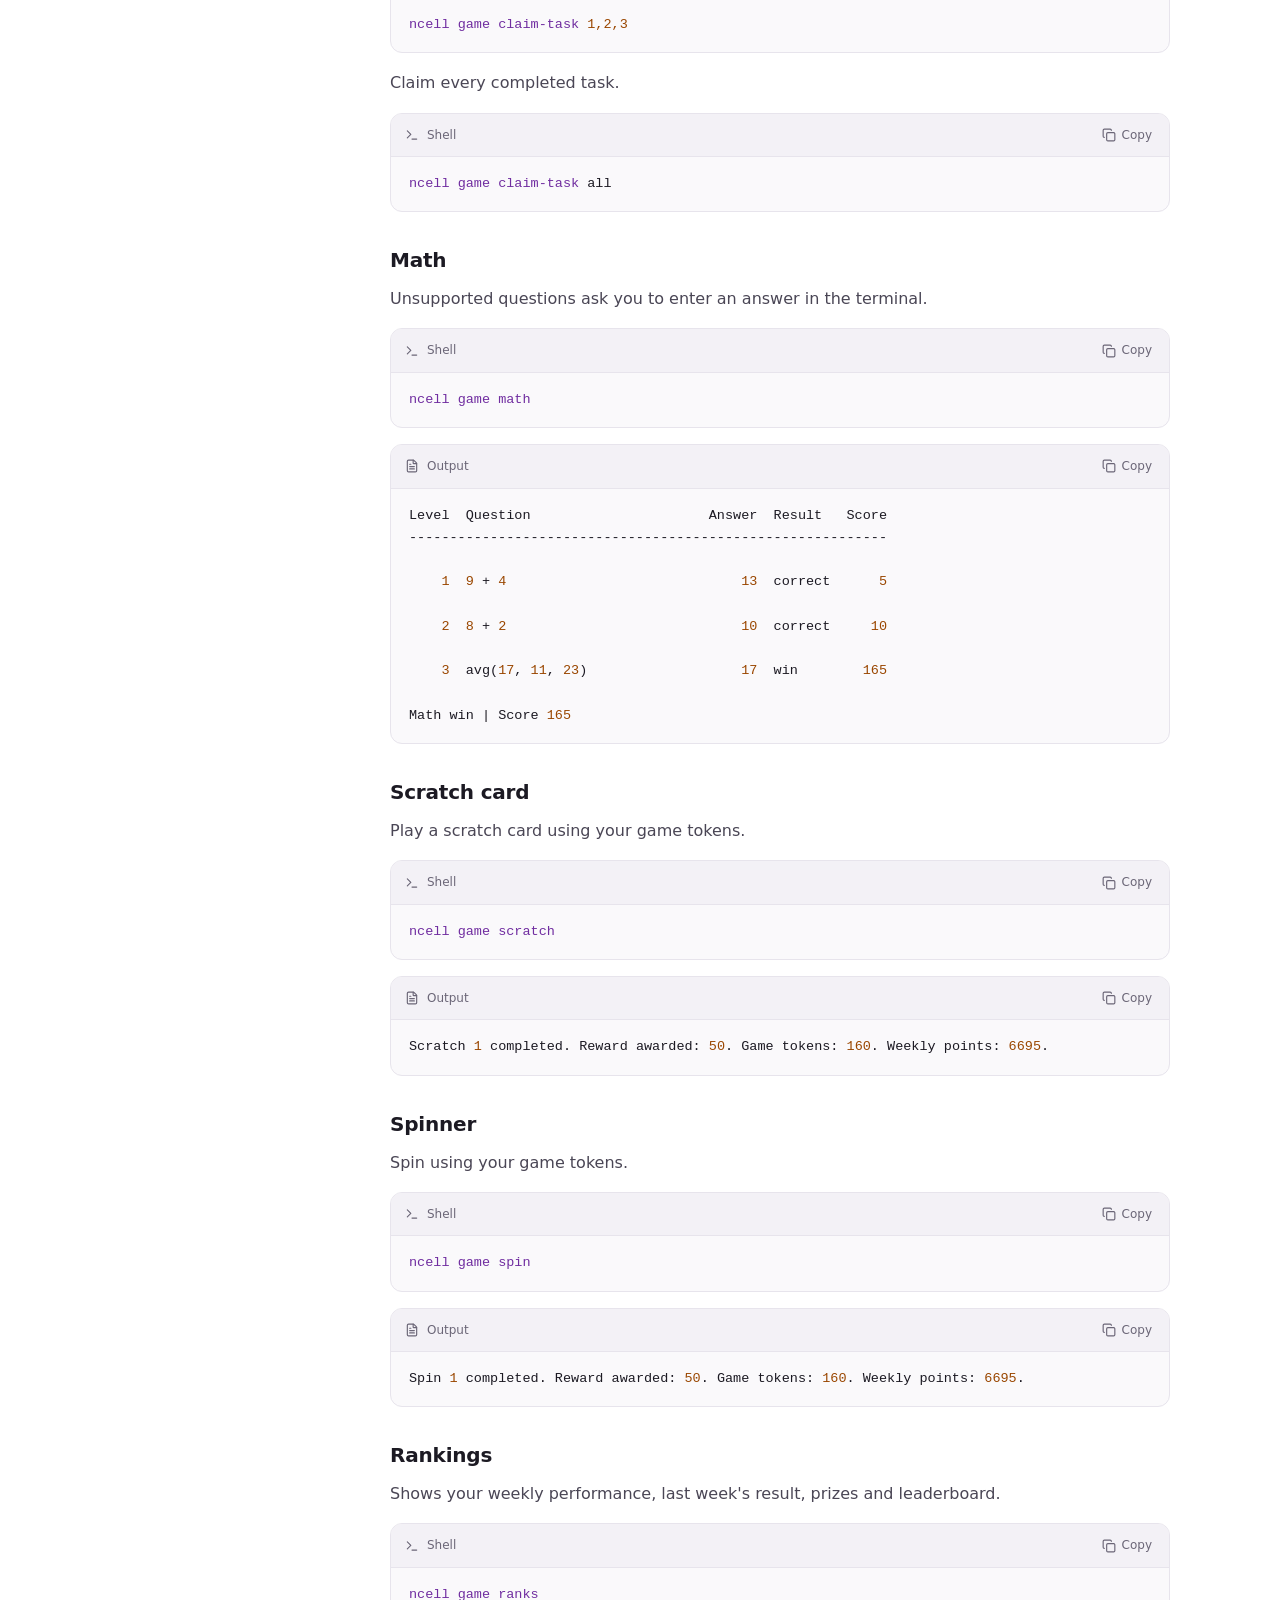
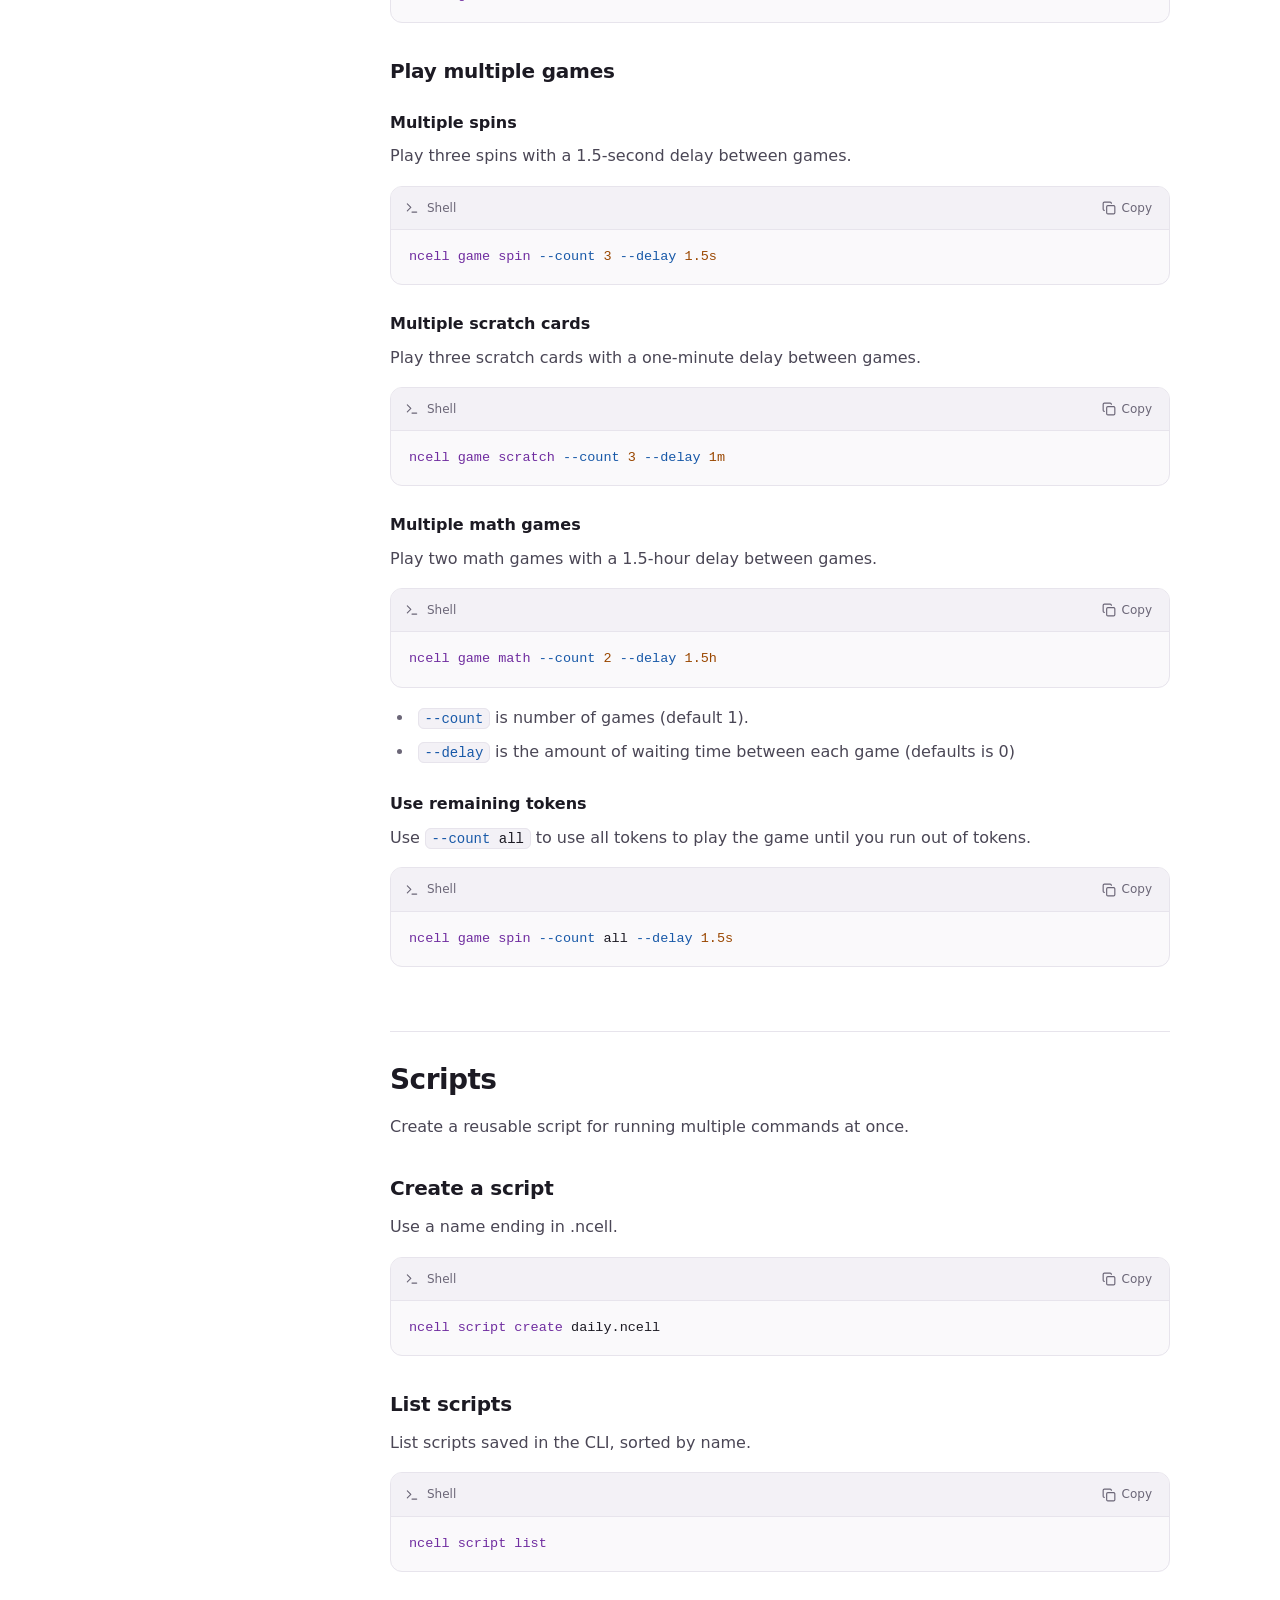
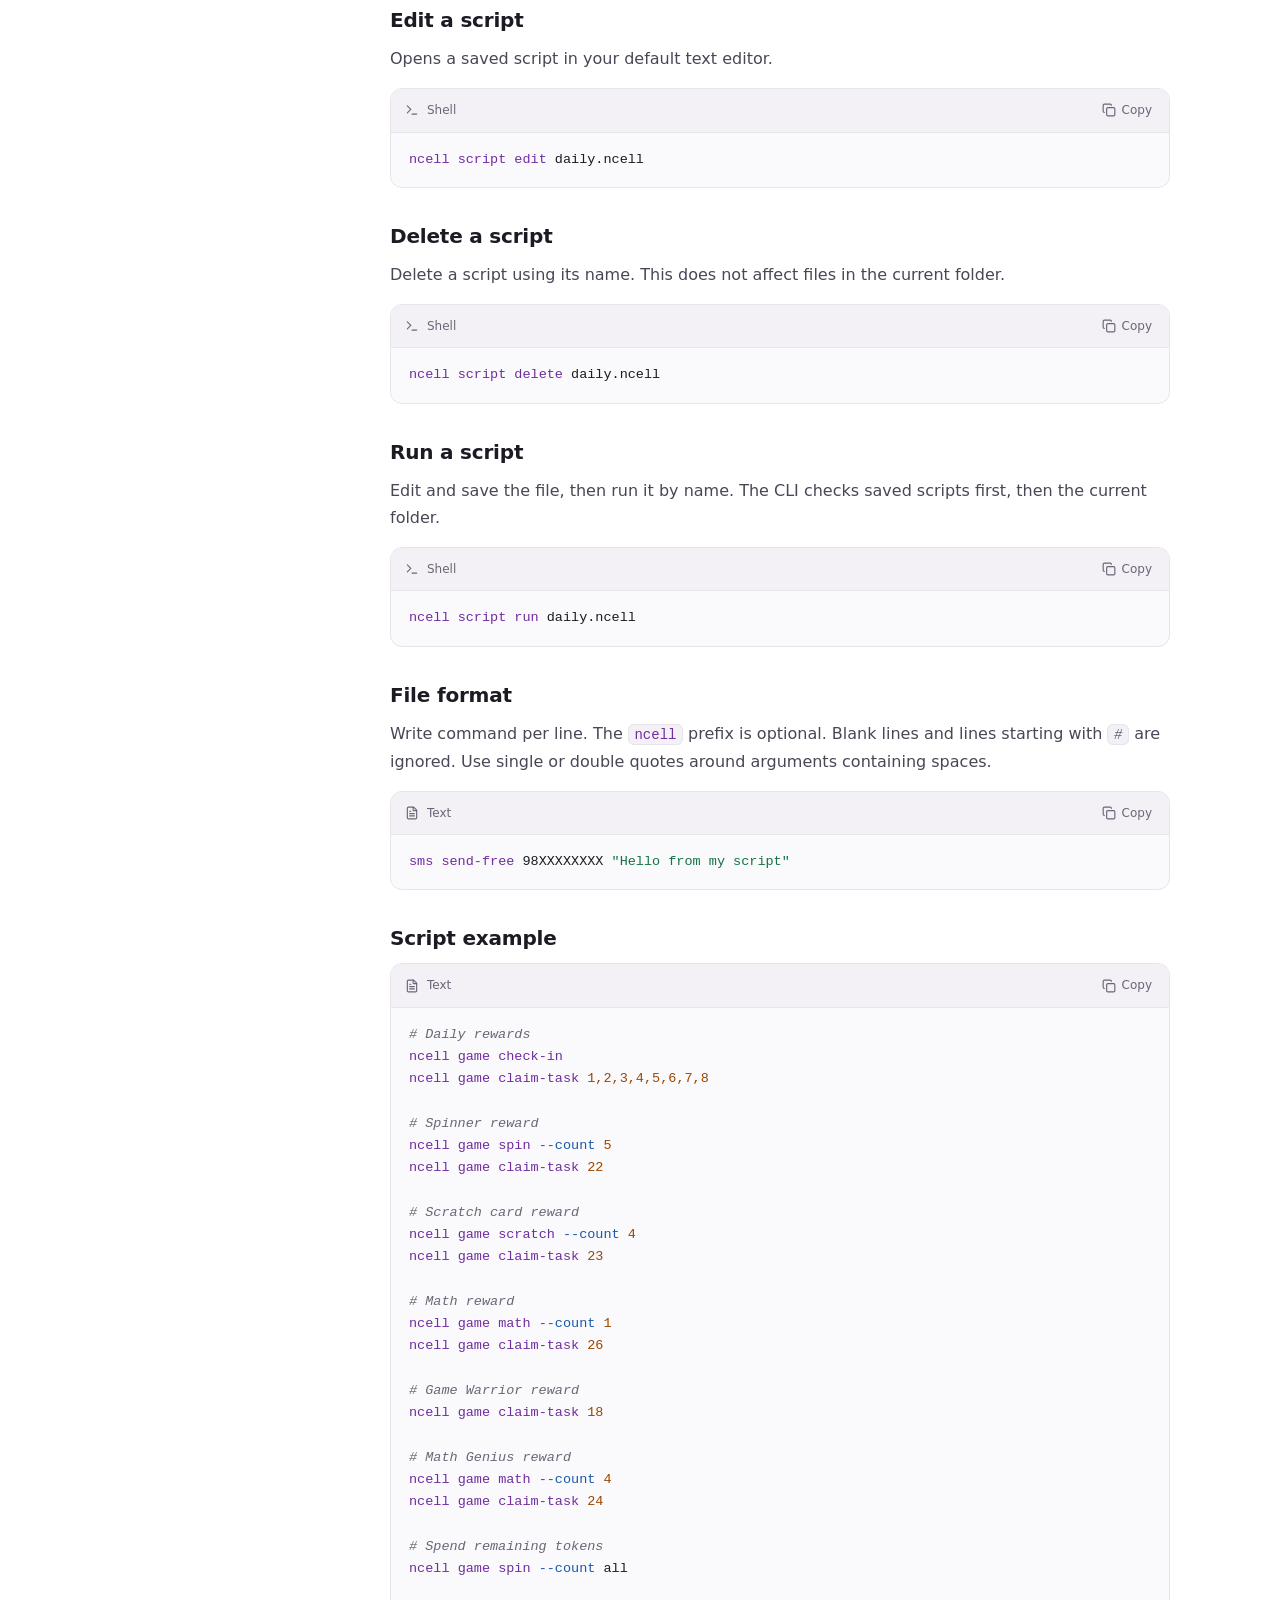
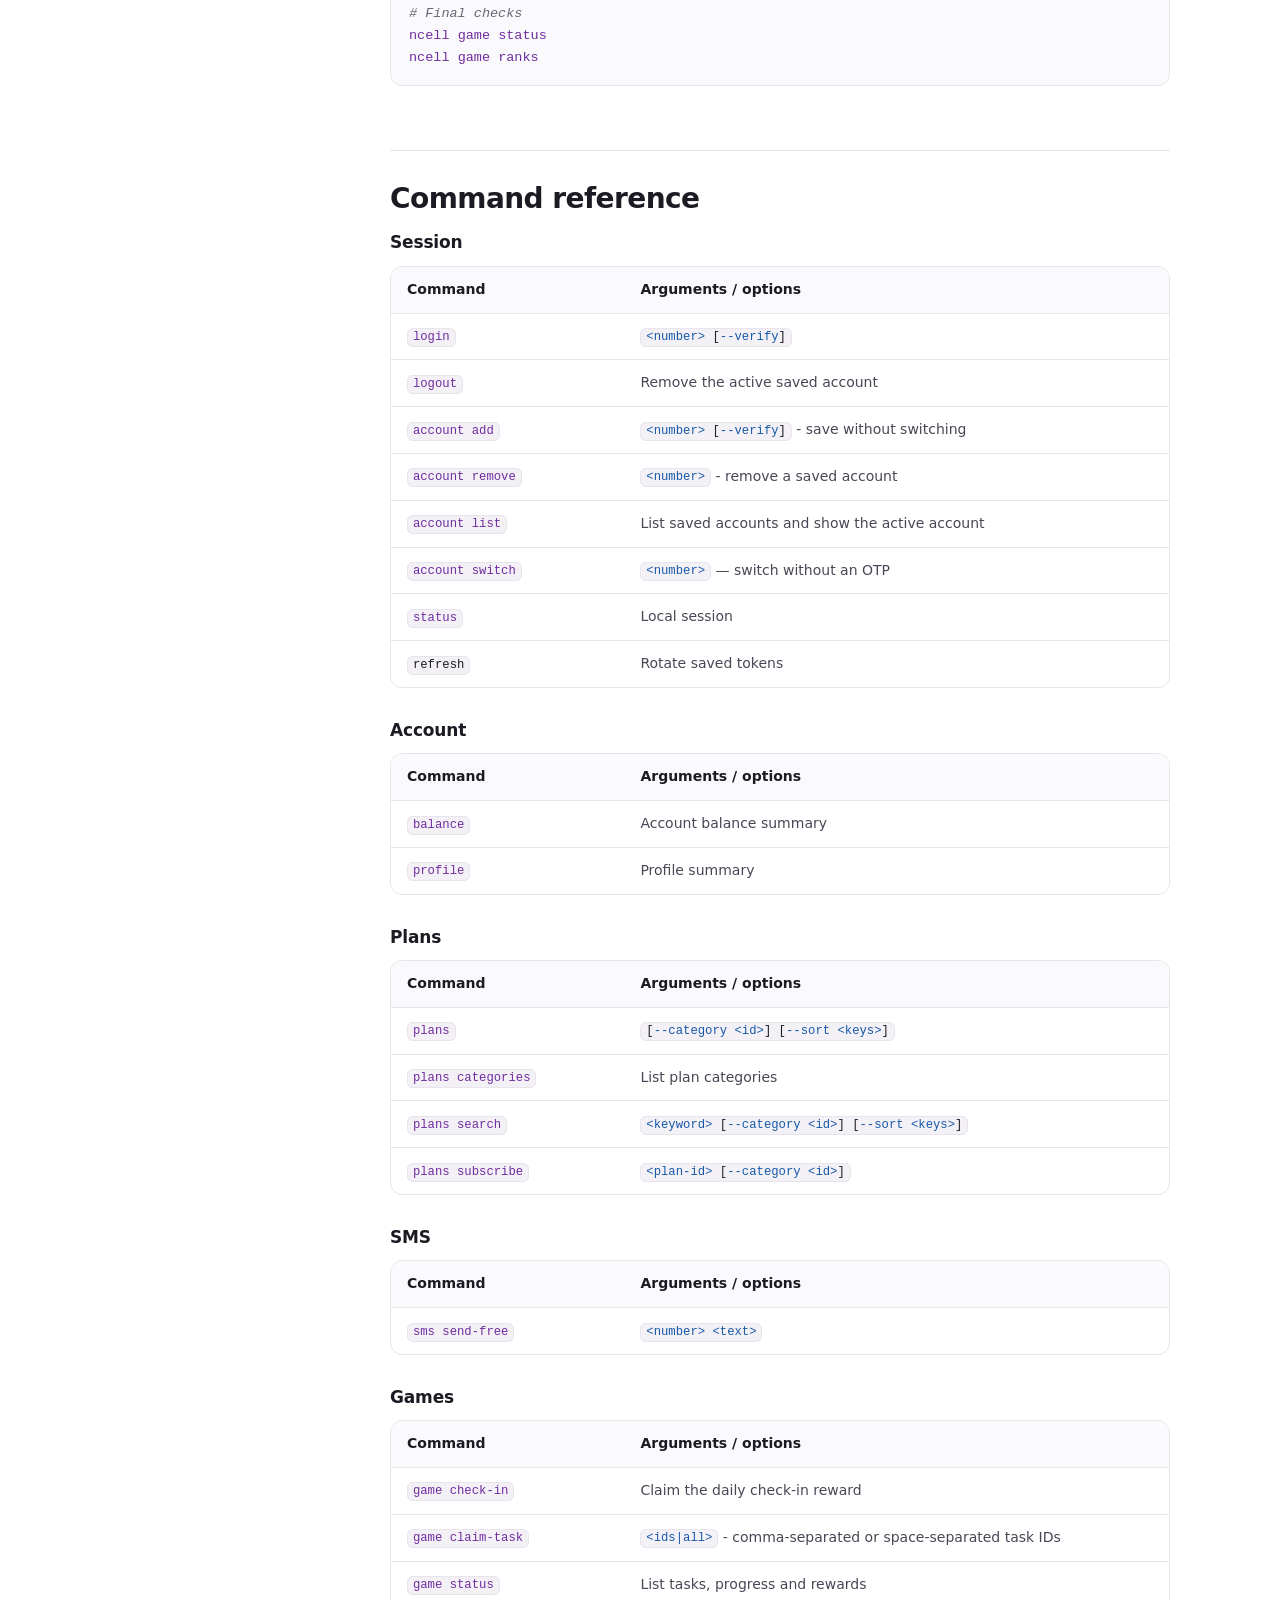
==== commit 33ad89cc: "Add self-update command via ncell -U and ncell update" ====
--- a/docs/index.html
+++ b/docs/index.html
@@ -559,6 +559,15 @@
             <pre
                 data-lang="PowerShell"><code>$env:NCELL_VERSION = 'v0.5.4'; irm https://raw.githubusercontent.com/rohityadav-sas/ncell-cli/main/install.ps1 | iex</code></pre>
 
+            <h3>Updating</h3>
+            <p>
+                Check for and install the latest release automatically:
+            </p>
+            <pre data-lang="Shell"><code>ncell -U</code></pre>
+            <p>
+                You can also run <code>ncell update</code> or re-run the install script above.
+            </p>
+
             <p>
                 To uninstall, delete the <code>ncell</code> binary from the
                 install folder.
@@ -1320,6 +1329,16 @@
                                 </tr>
 
                                 <tr>
+                                    <td>
+                                        <code>-U</code>, <code>--update</code>, <code>update</code>
+                                    </td>
+
+                                    <td>
+                                        Check for updates and install the latest release
+                                    </td>
+                                </tr>
+
+                                <tr>
                                     <td><code>--json</code></td>
 
                                     <td>
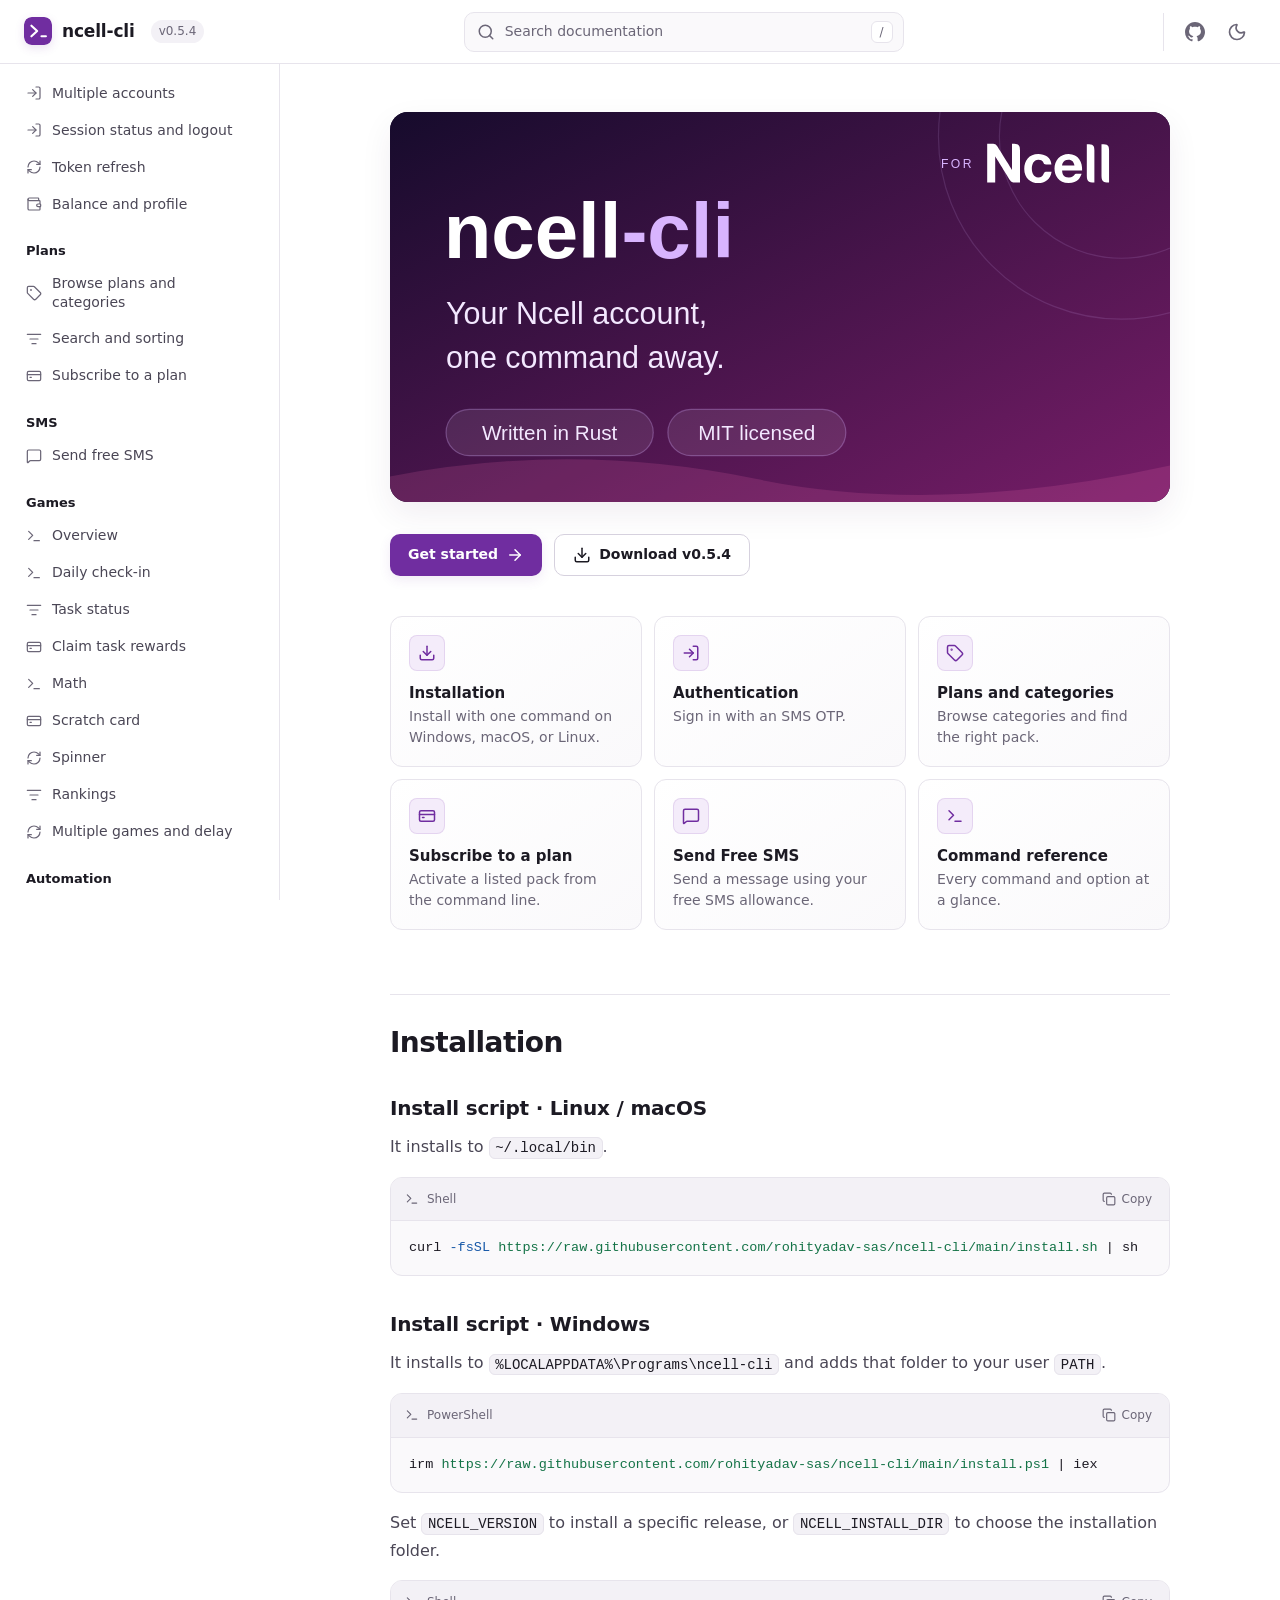
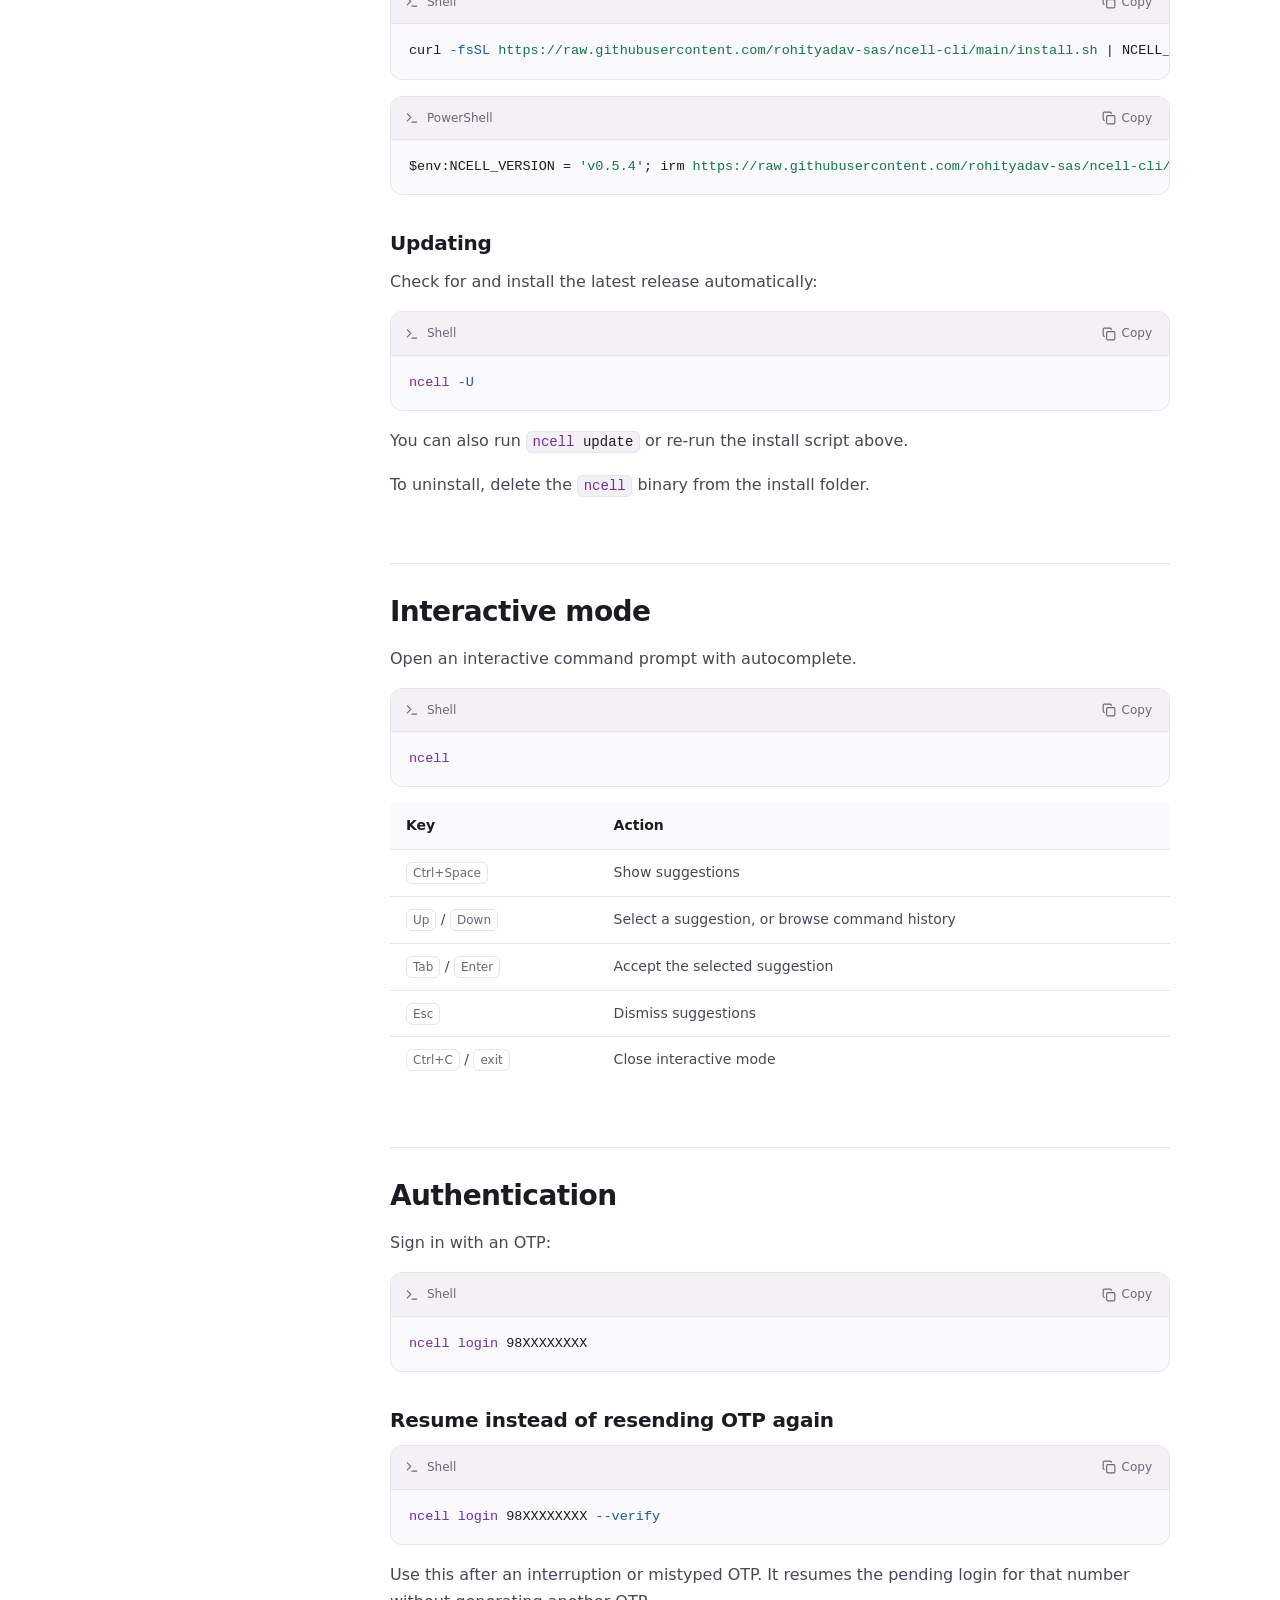
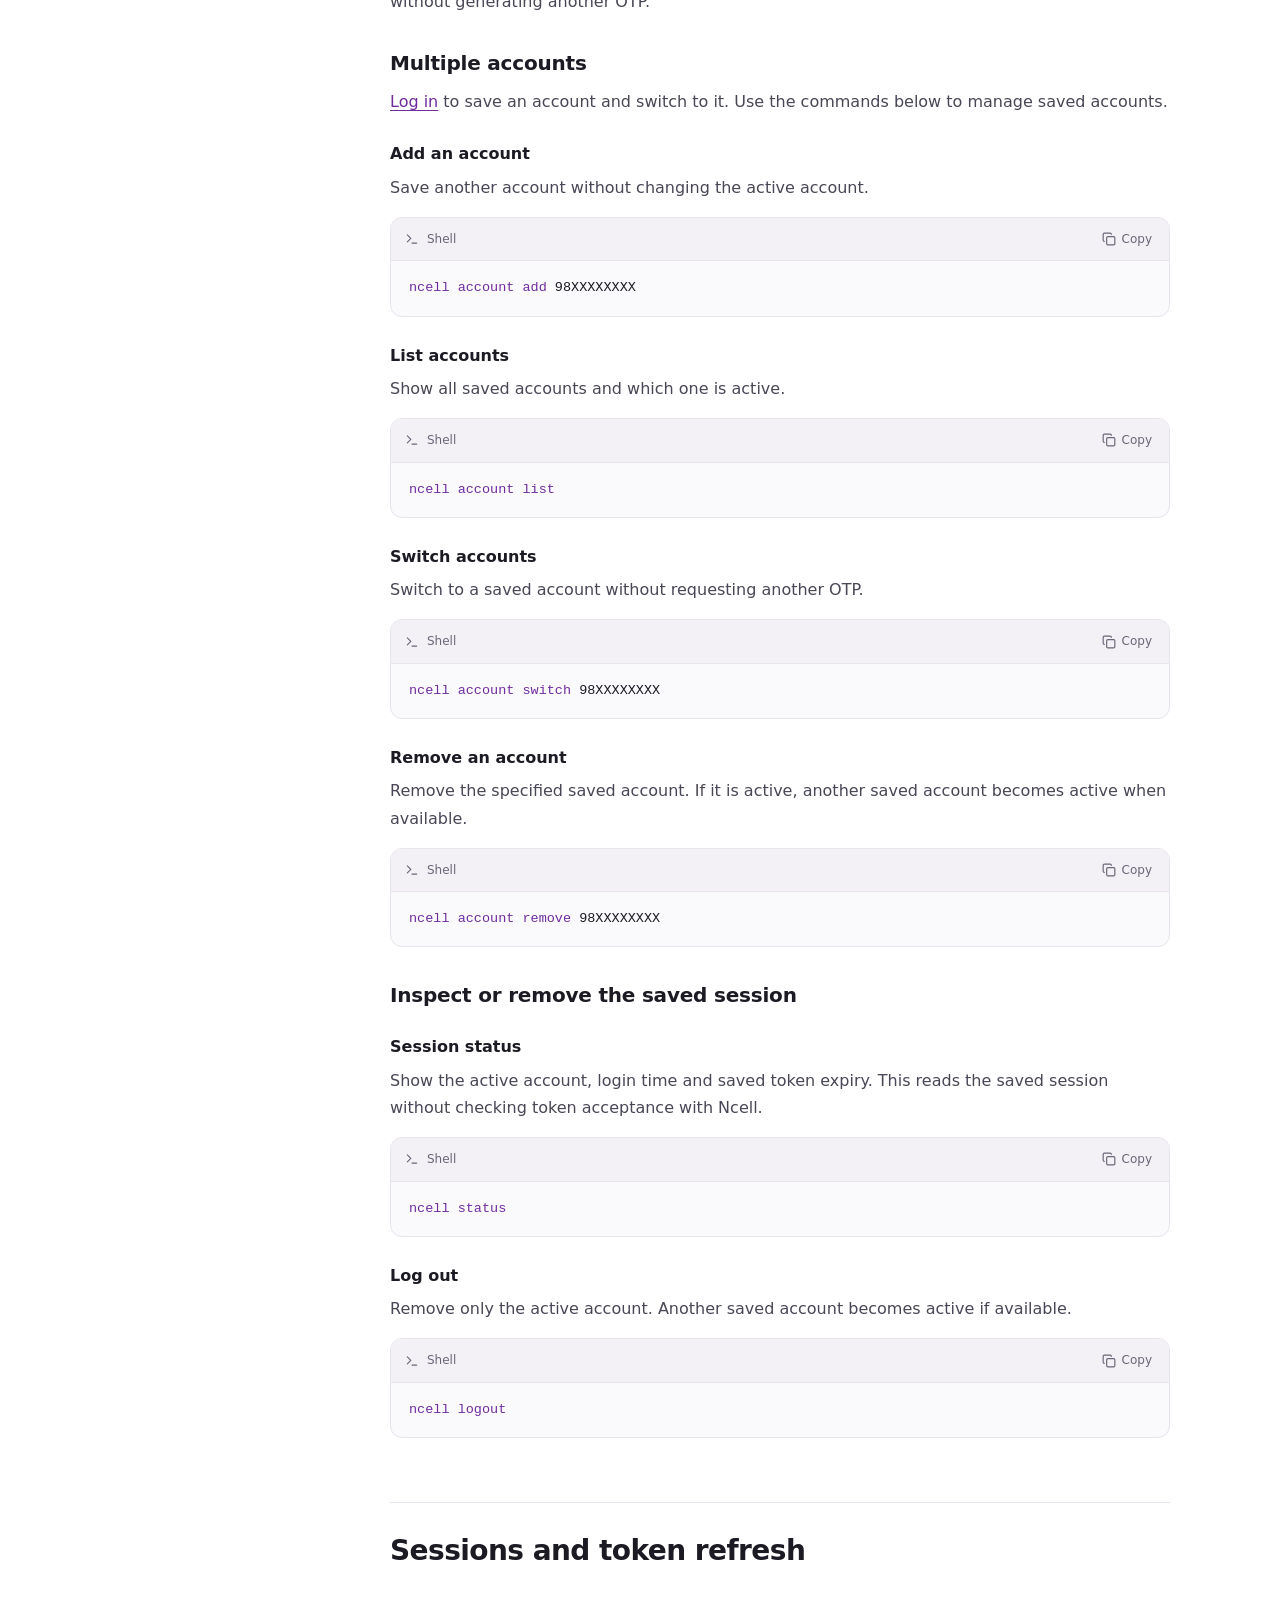
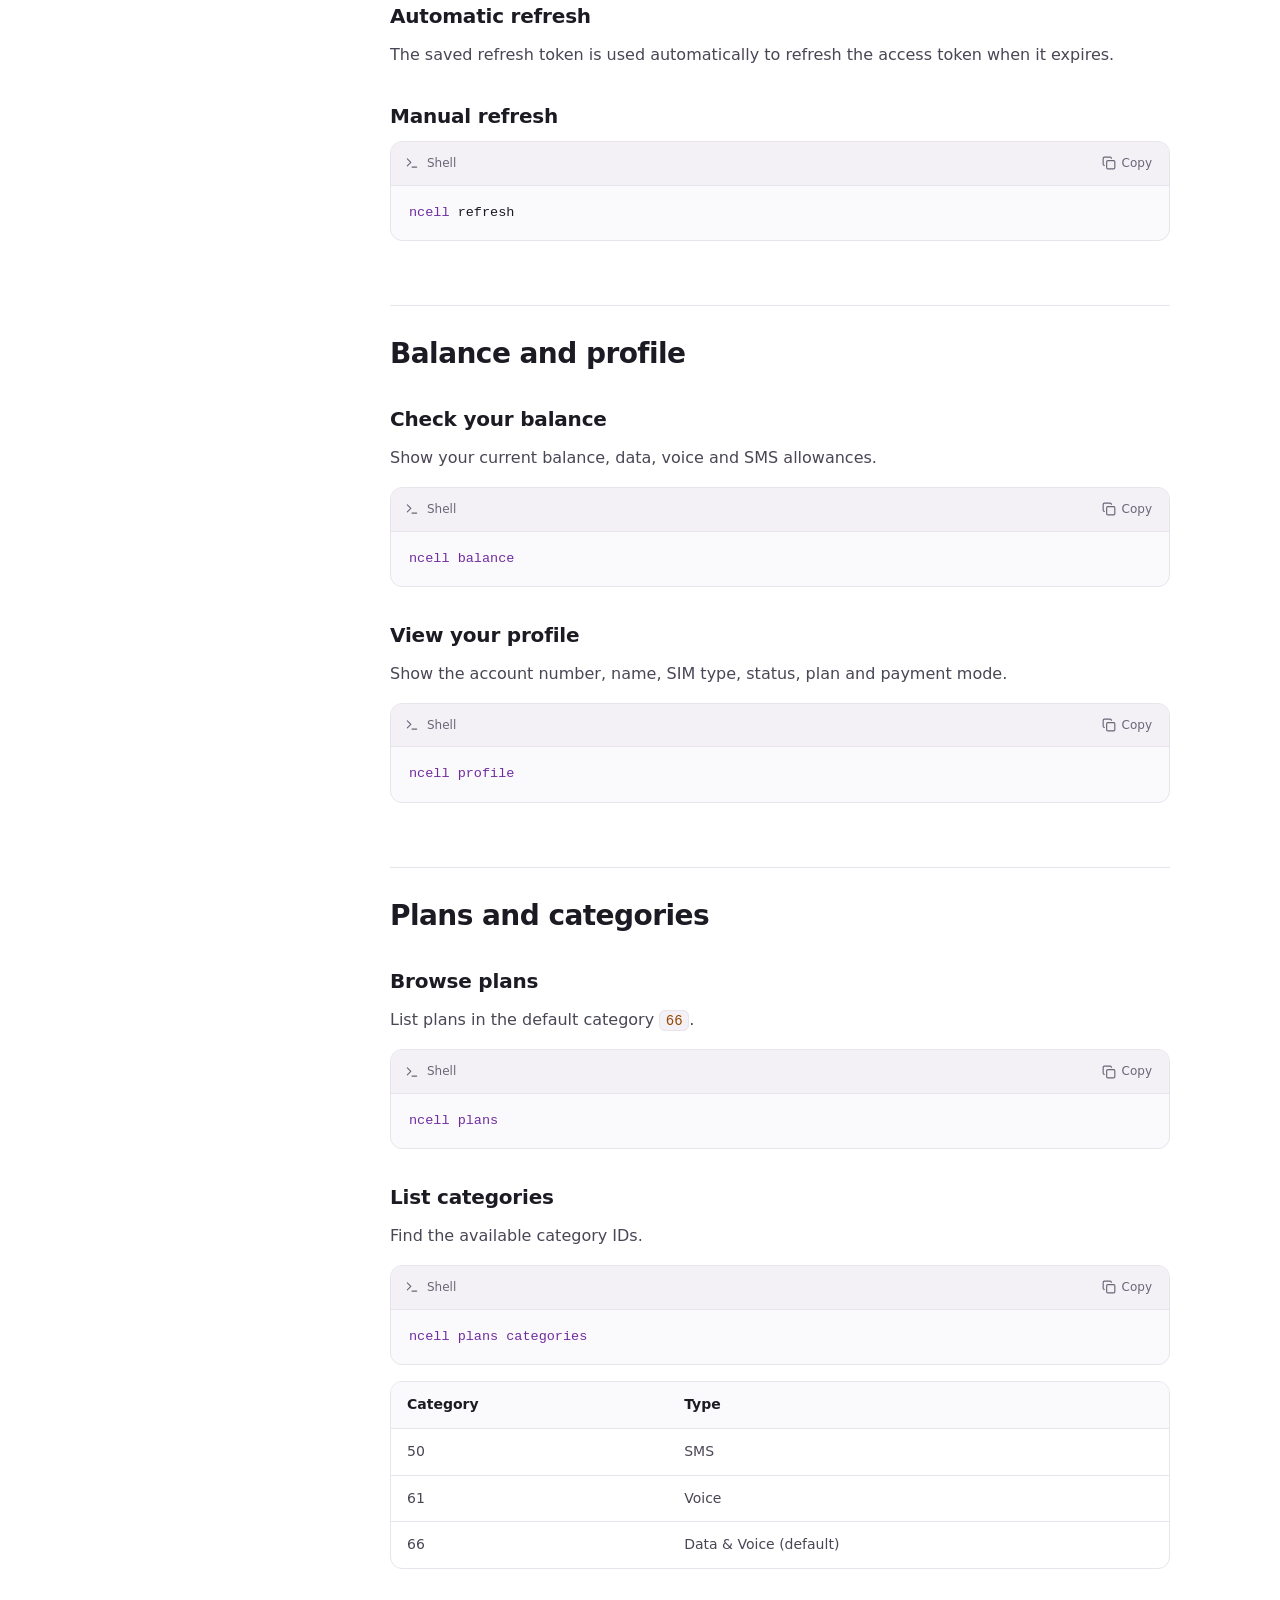
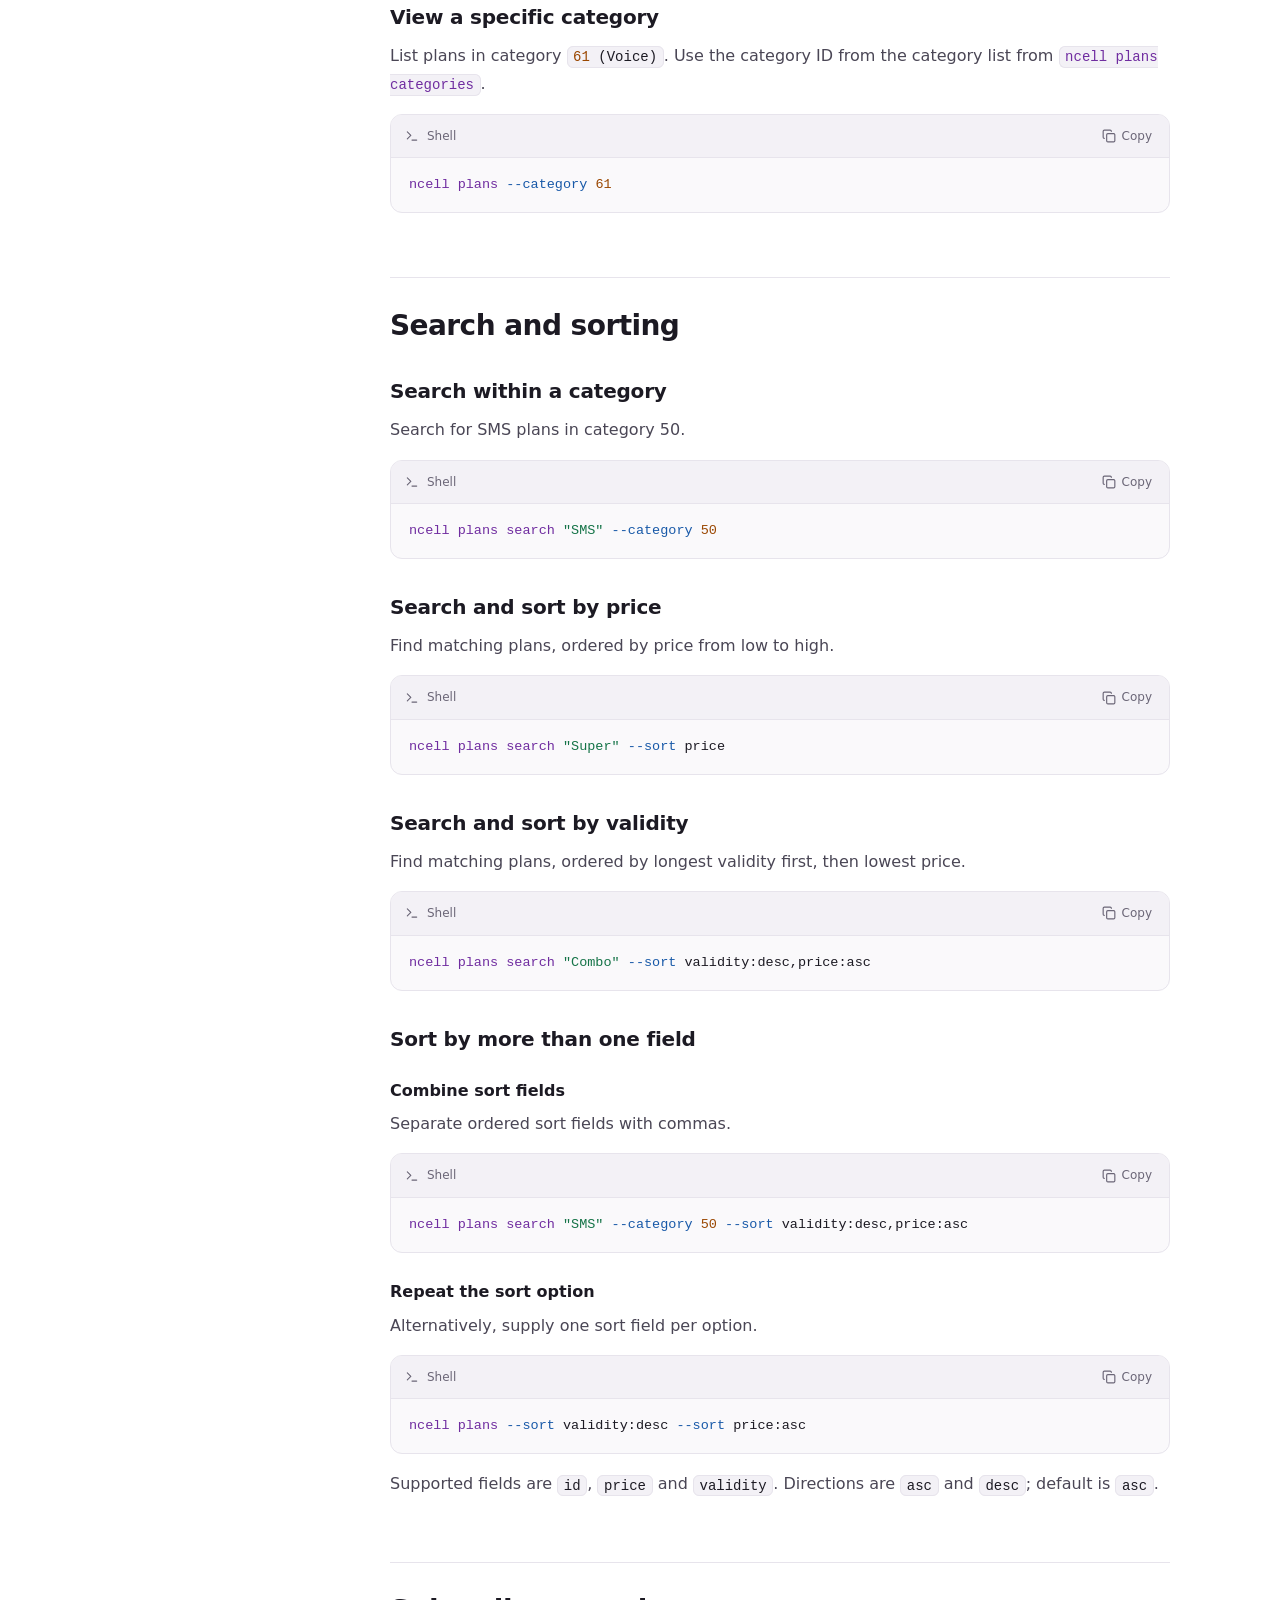
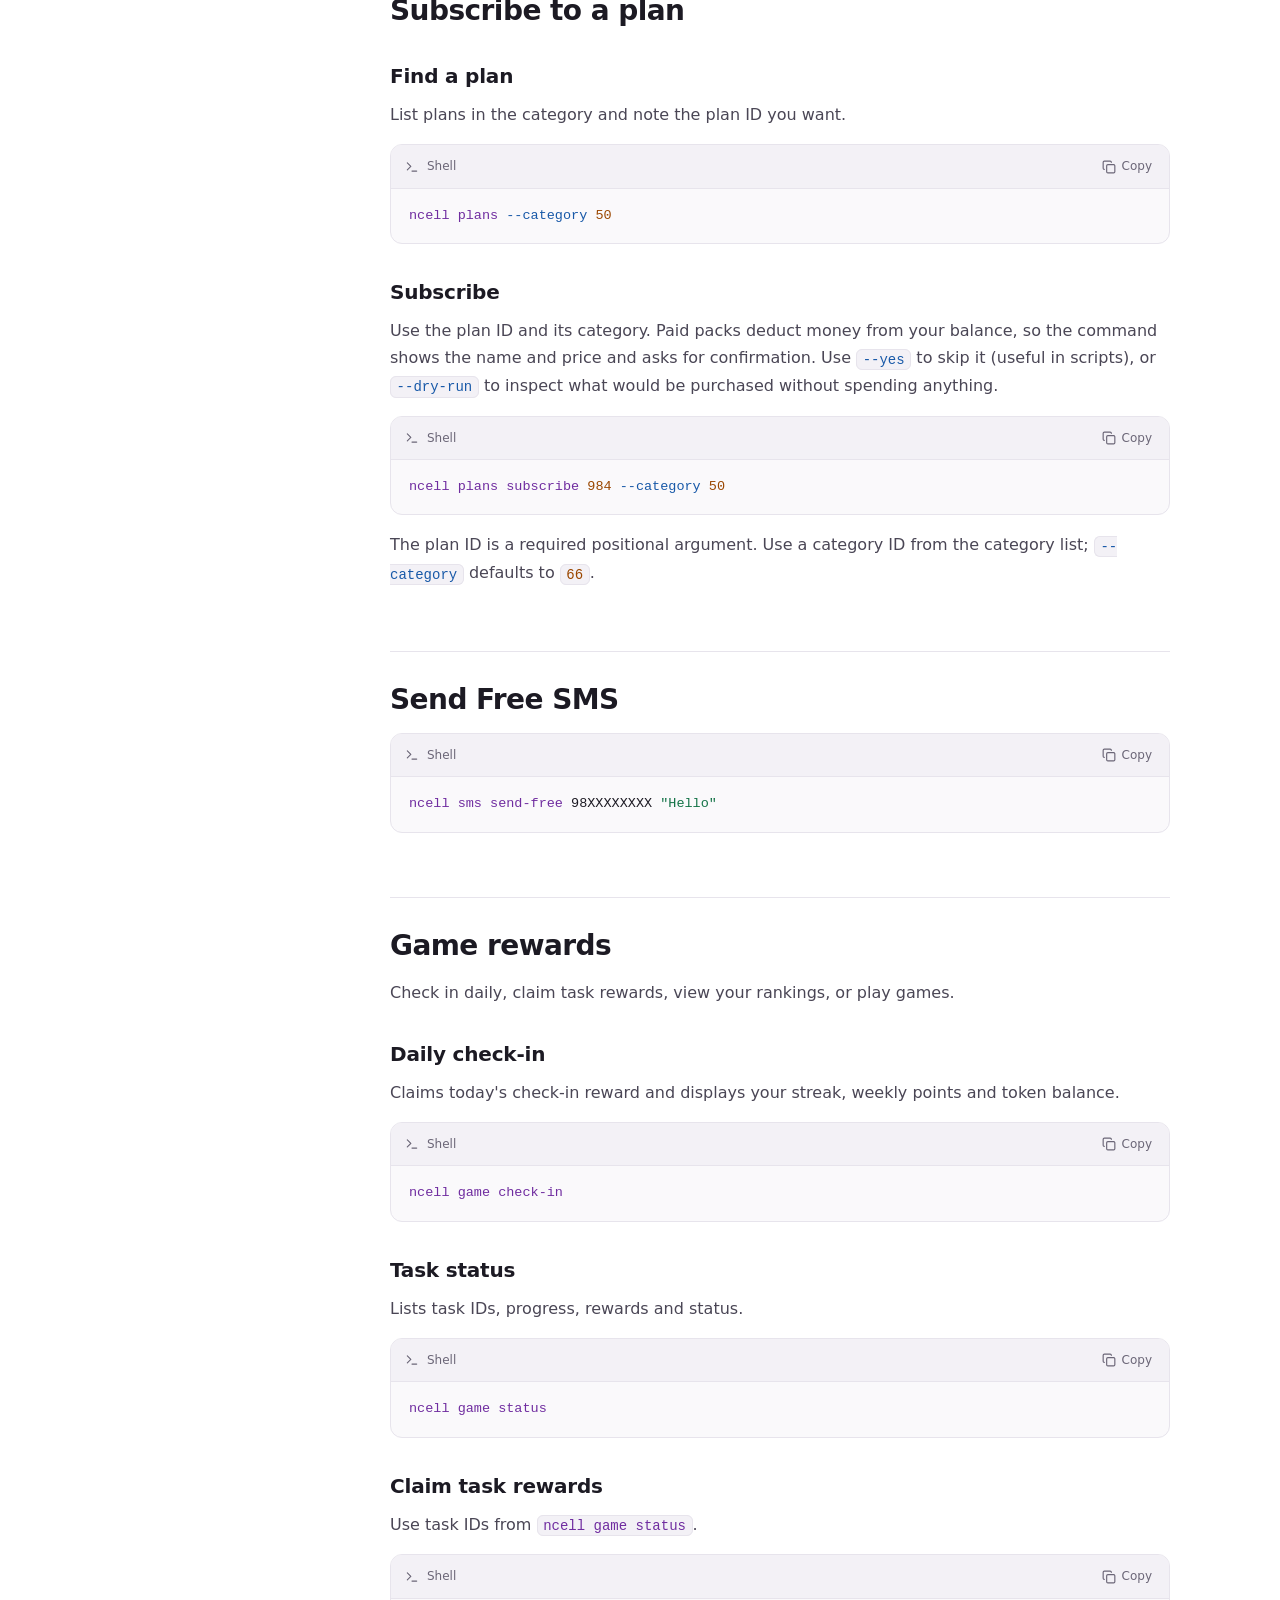
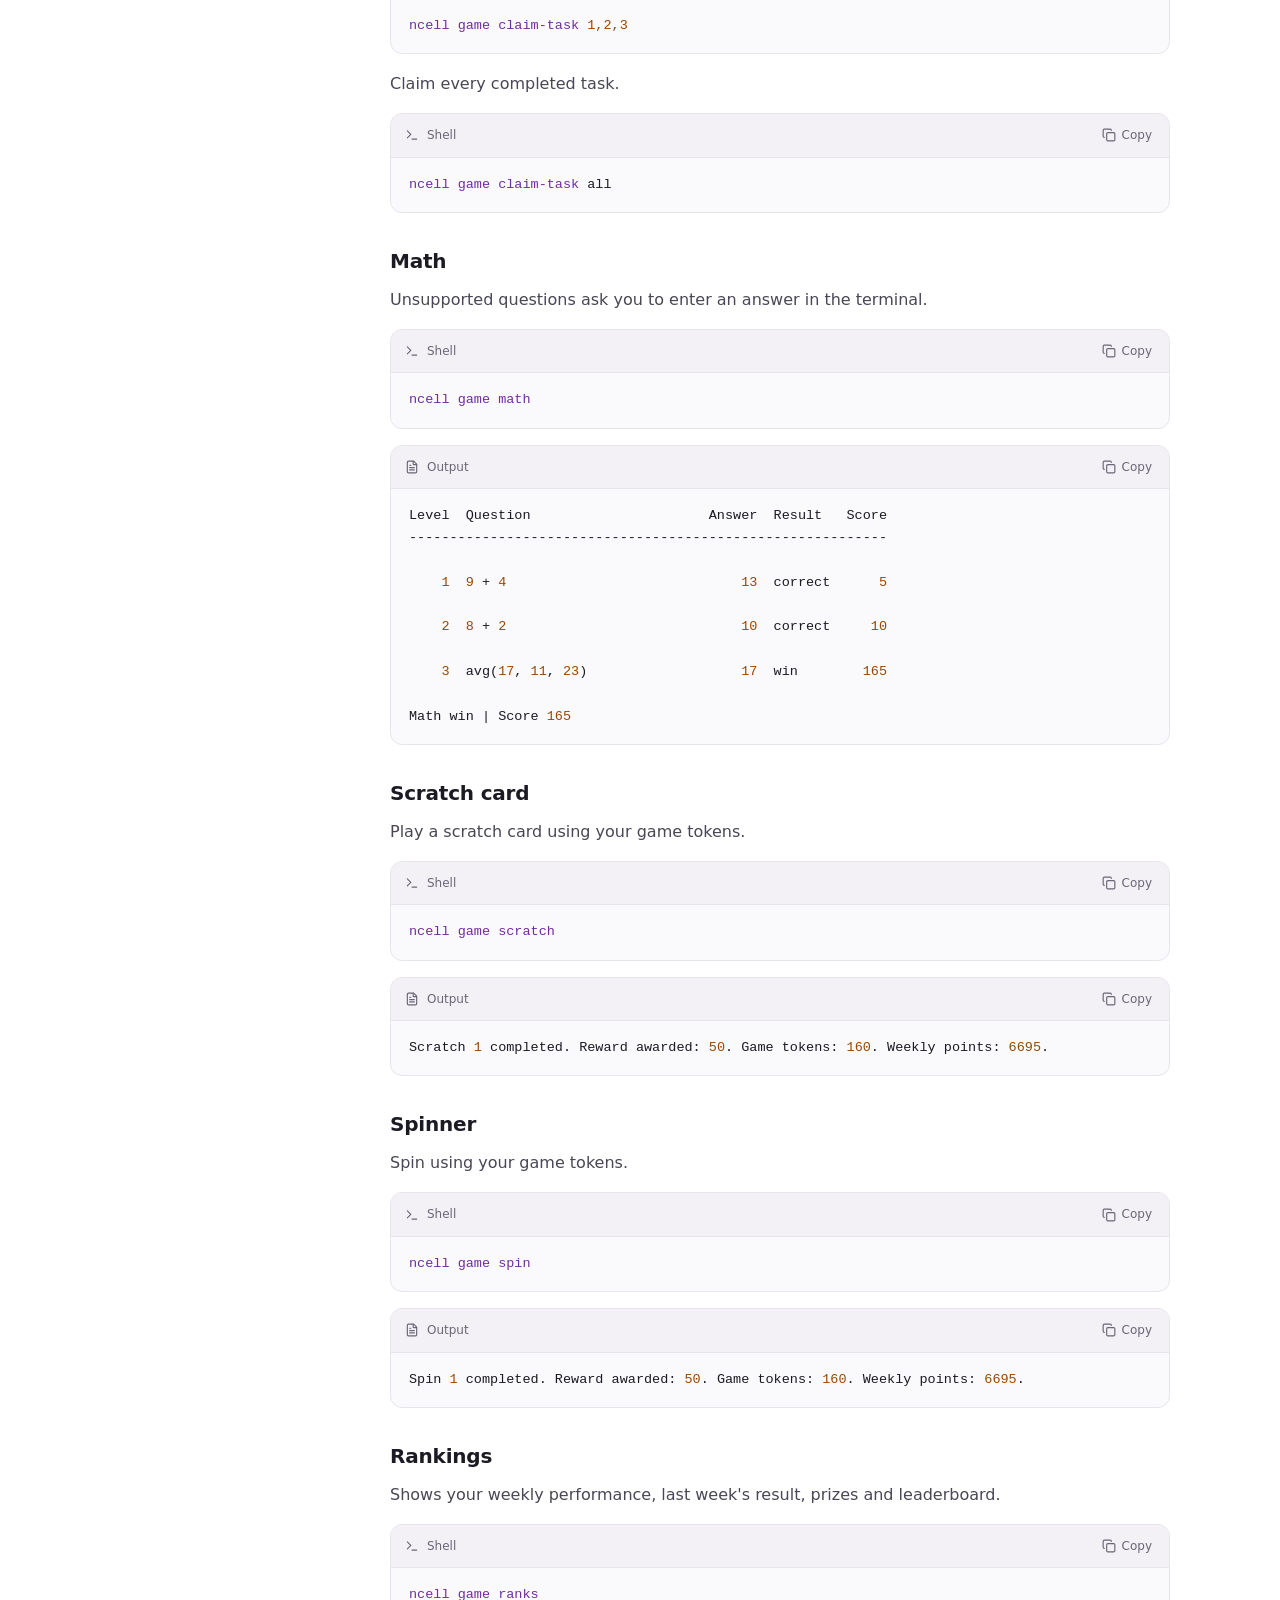
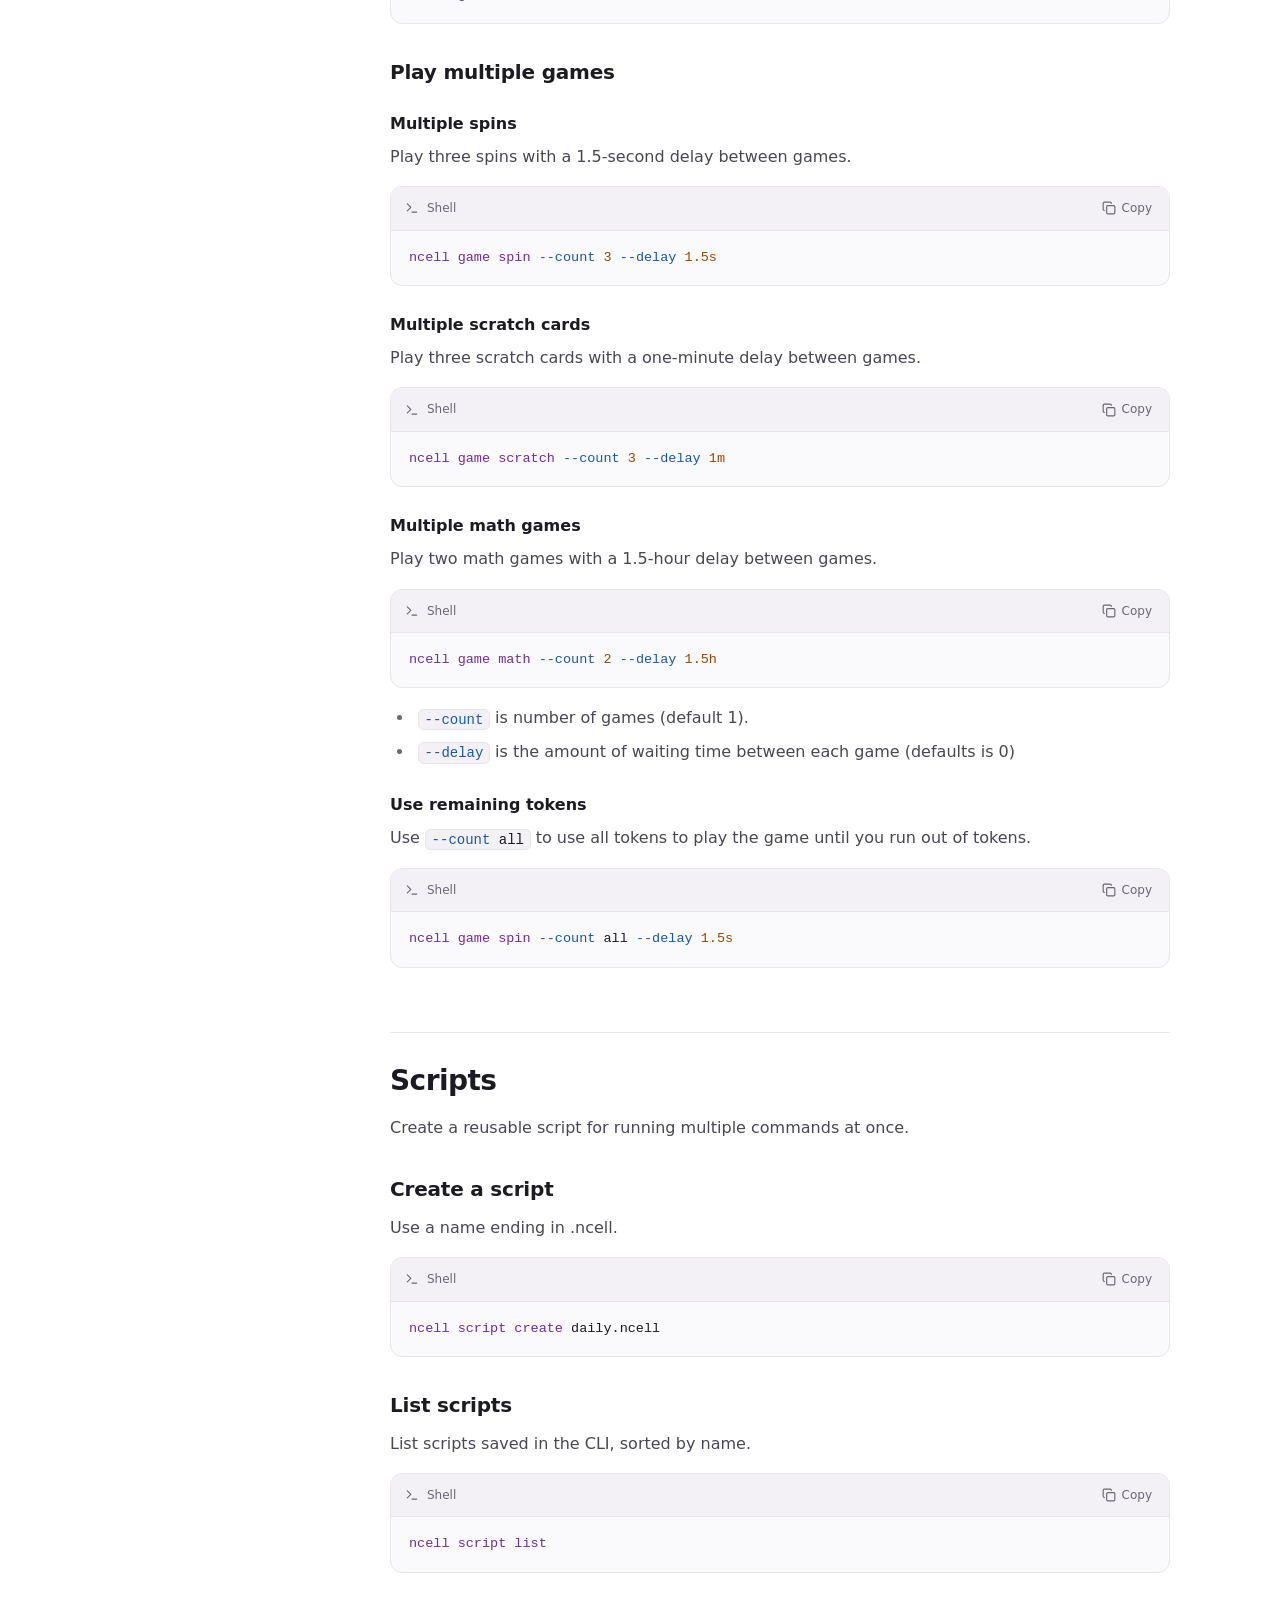
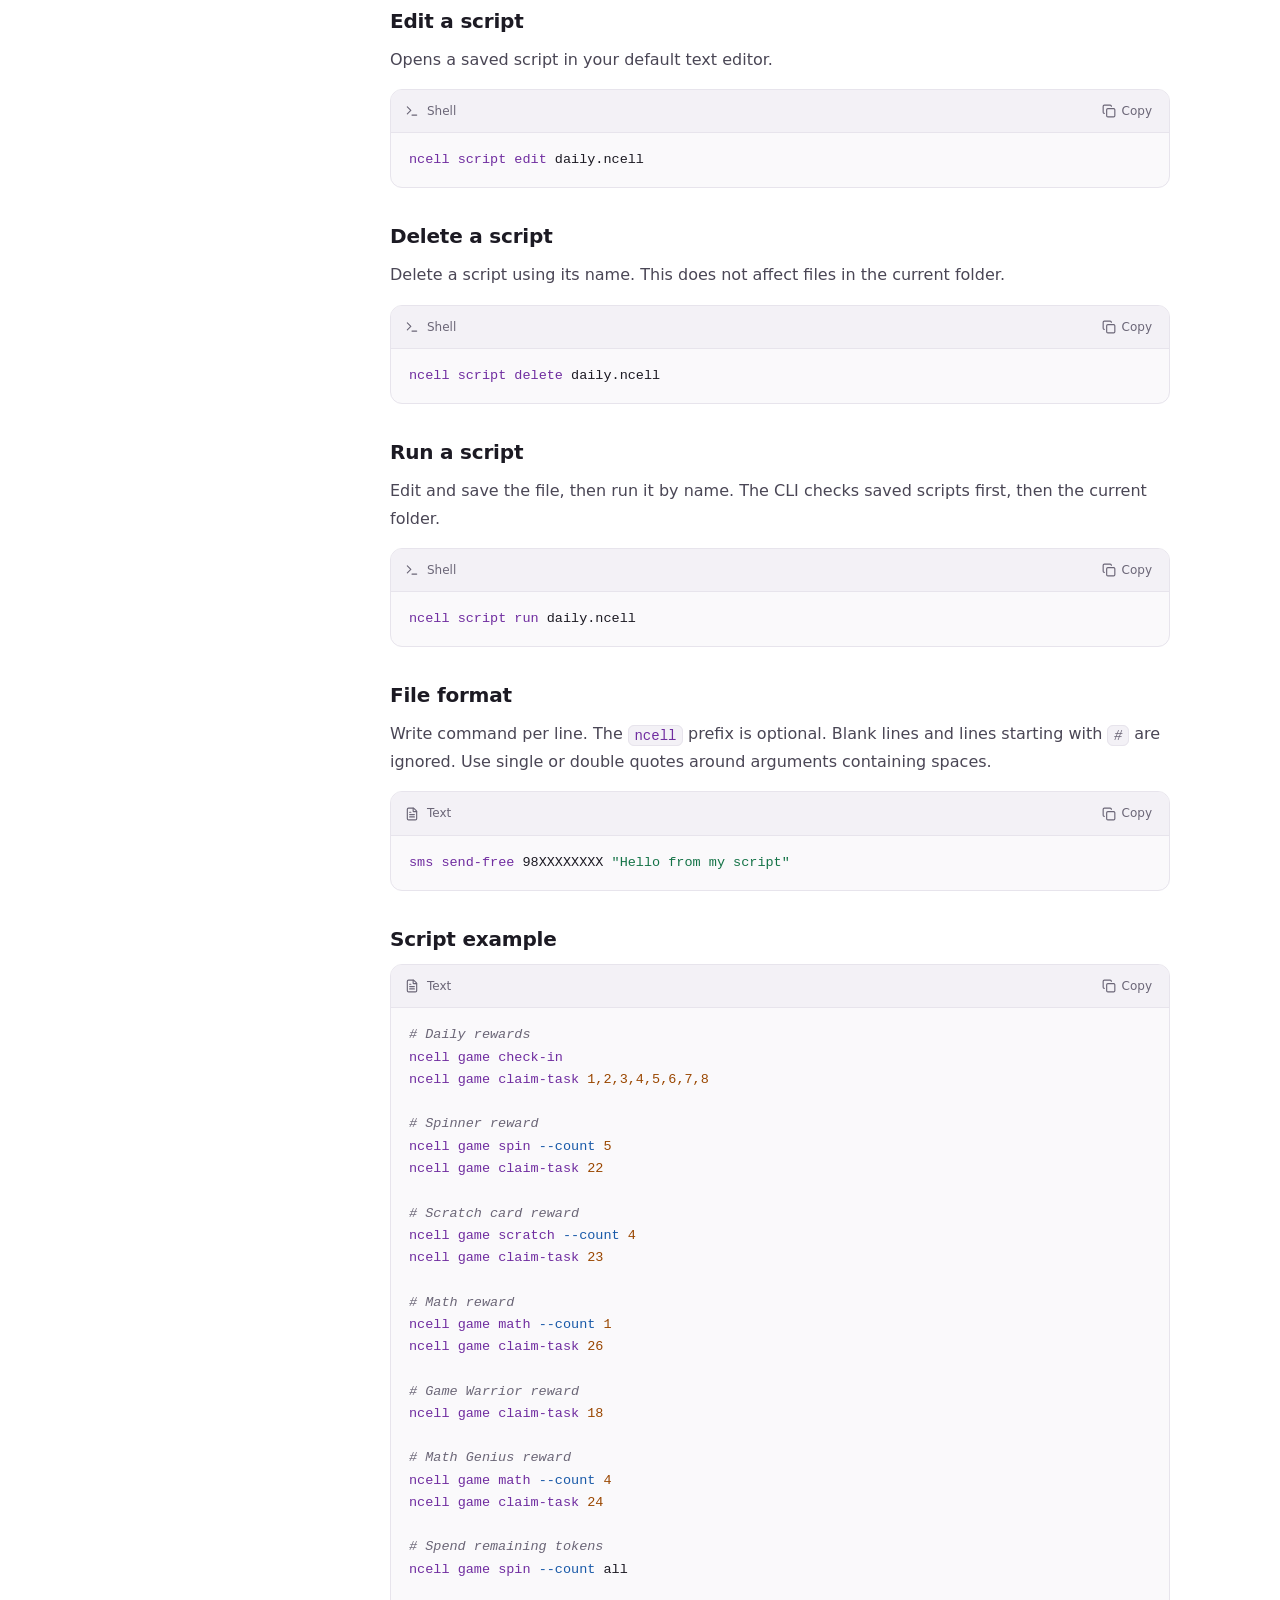
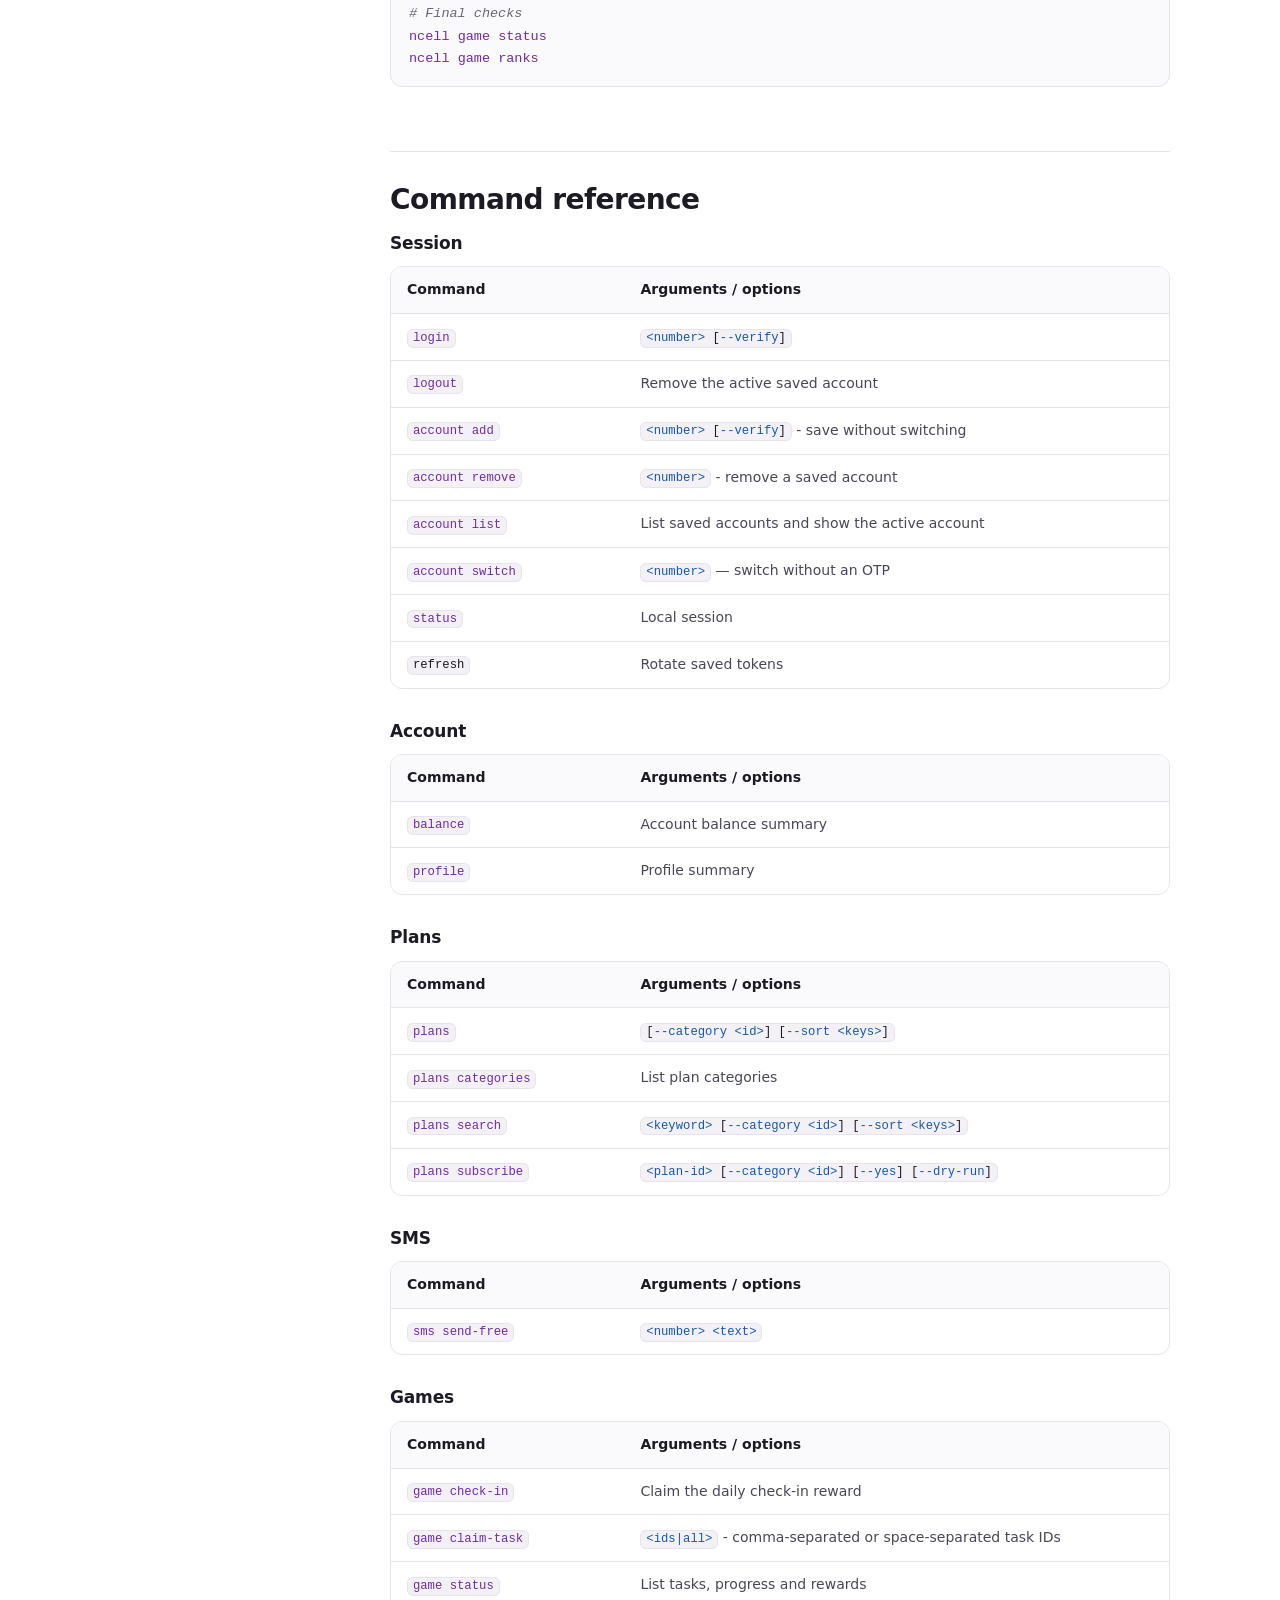
==== commit 82ec538a: "Synchronize documentation, command reference, and installer scripts - Add missing 'docs' command to " ====
--- a/docs/index.html
+++ b/docs/index.html
@@ -783,10 +783,11 @@
 
             <h3>Subscribe</h3>
             <p>
-                Use the plan ID and its category. Paid packs deducts money
+                Use the plan ID and its category. Paid packs deduct money
                 from your balance, so the command shows the name and price
                 and asks for confirmation. Use <code>--yes</code> to skip it
-                (usually, used in scripts).
+                (useful in scripts), or <code>--dry-run</code> to inspect what
+                would be purchased without spending anything.
             </p>
             <pre data-lang="Shell"><code>ncell plans subscribe 984 --category 50</code></pre>
 
@@ -1124,7 +1125,8 @@
 
                                     <td>
                                         <code>&lt;plan-id&gt; [--category
-                                                &lt;id&gt;]</code>
+                                                &lt;id&gt;] [--yes]
+                                                [--dry-run]</code>
                                     </td>
                                 </tr>
                             </tbody>
@@ -1339,6 +1341,14 @@
                                 </tr>
 
                                 <tr>
+                                    <td><code>docs</code></td>
+
+                                    <td>
+                                        Open online documentation in your default browser
+                                    </td>
+                                </tr>
+
+                                <tr>
                                     <td><code>--json</code></td>
 
                                     <td>
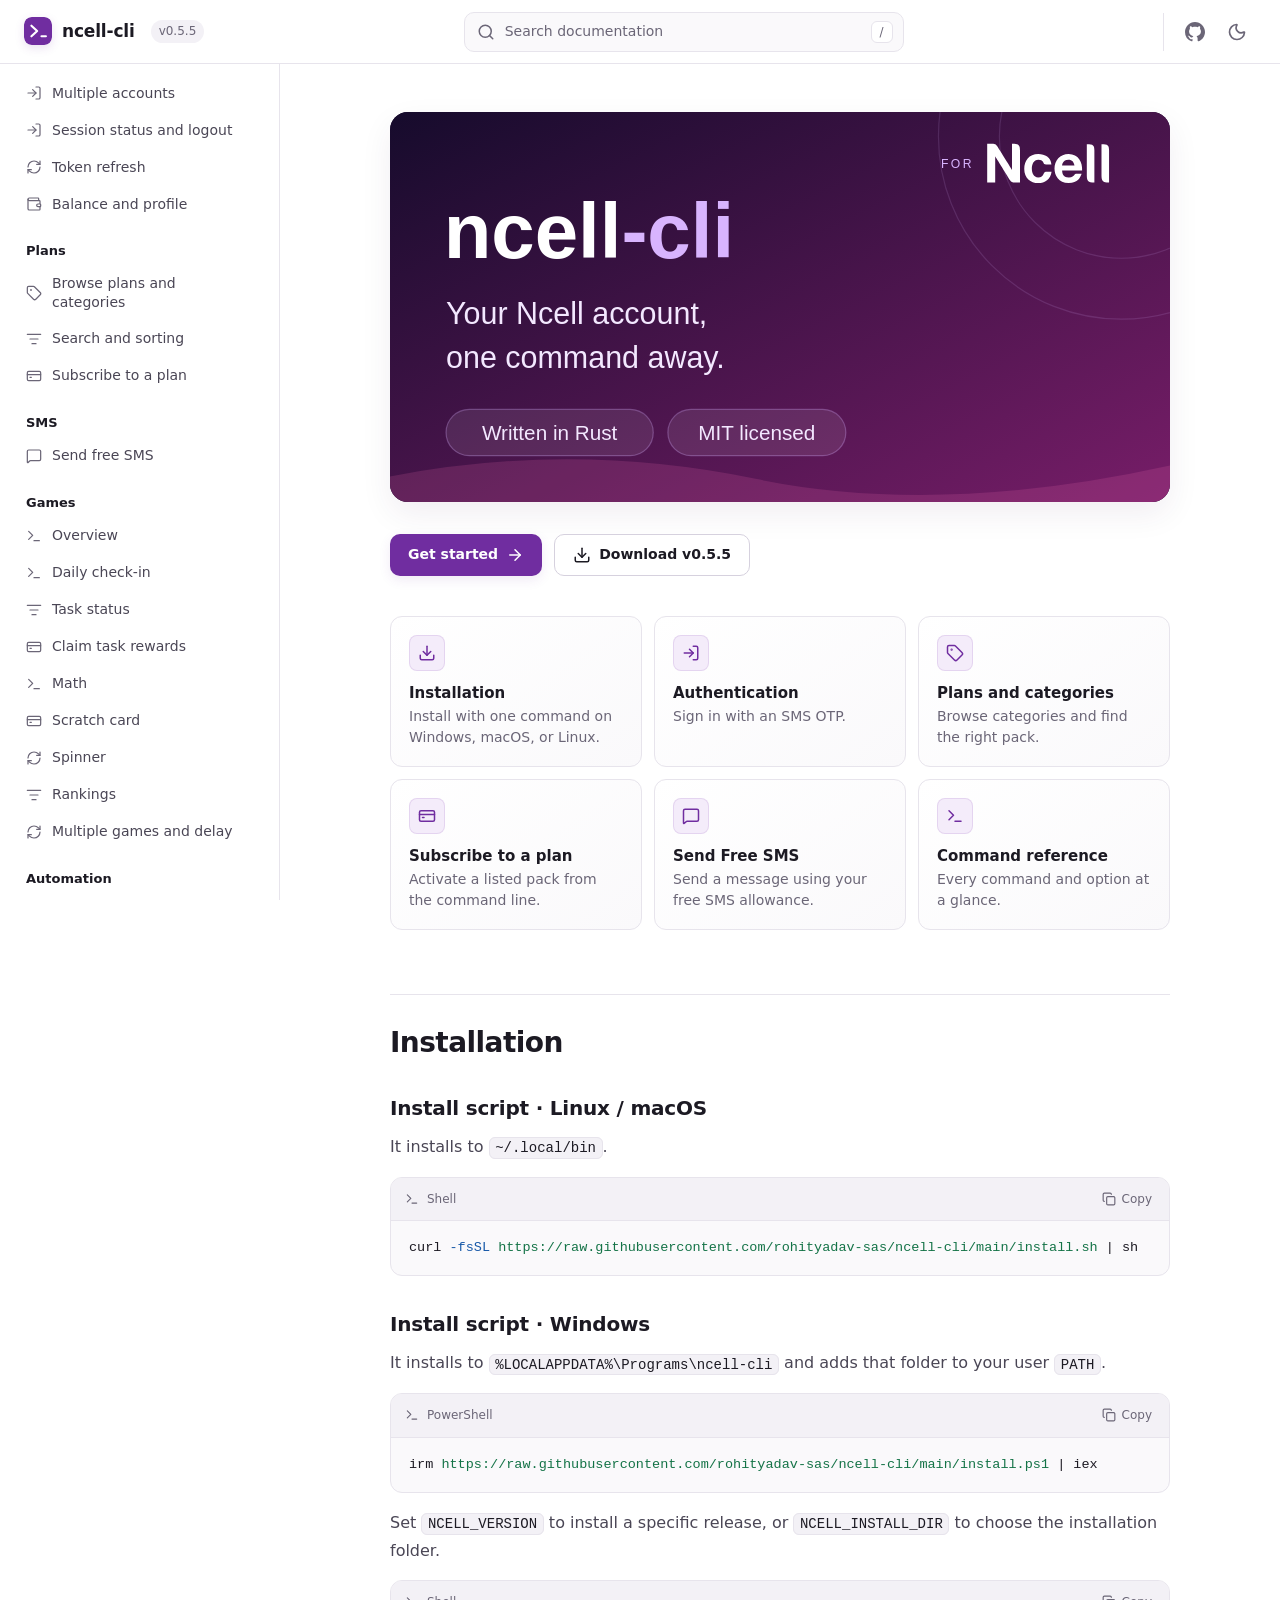
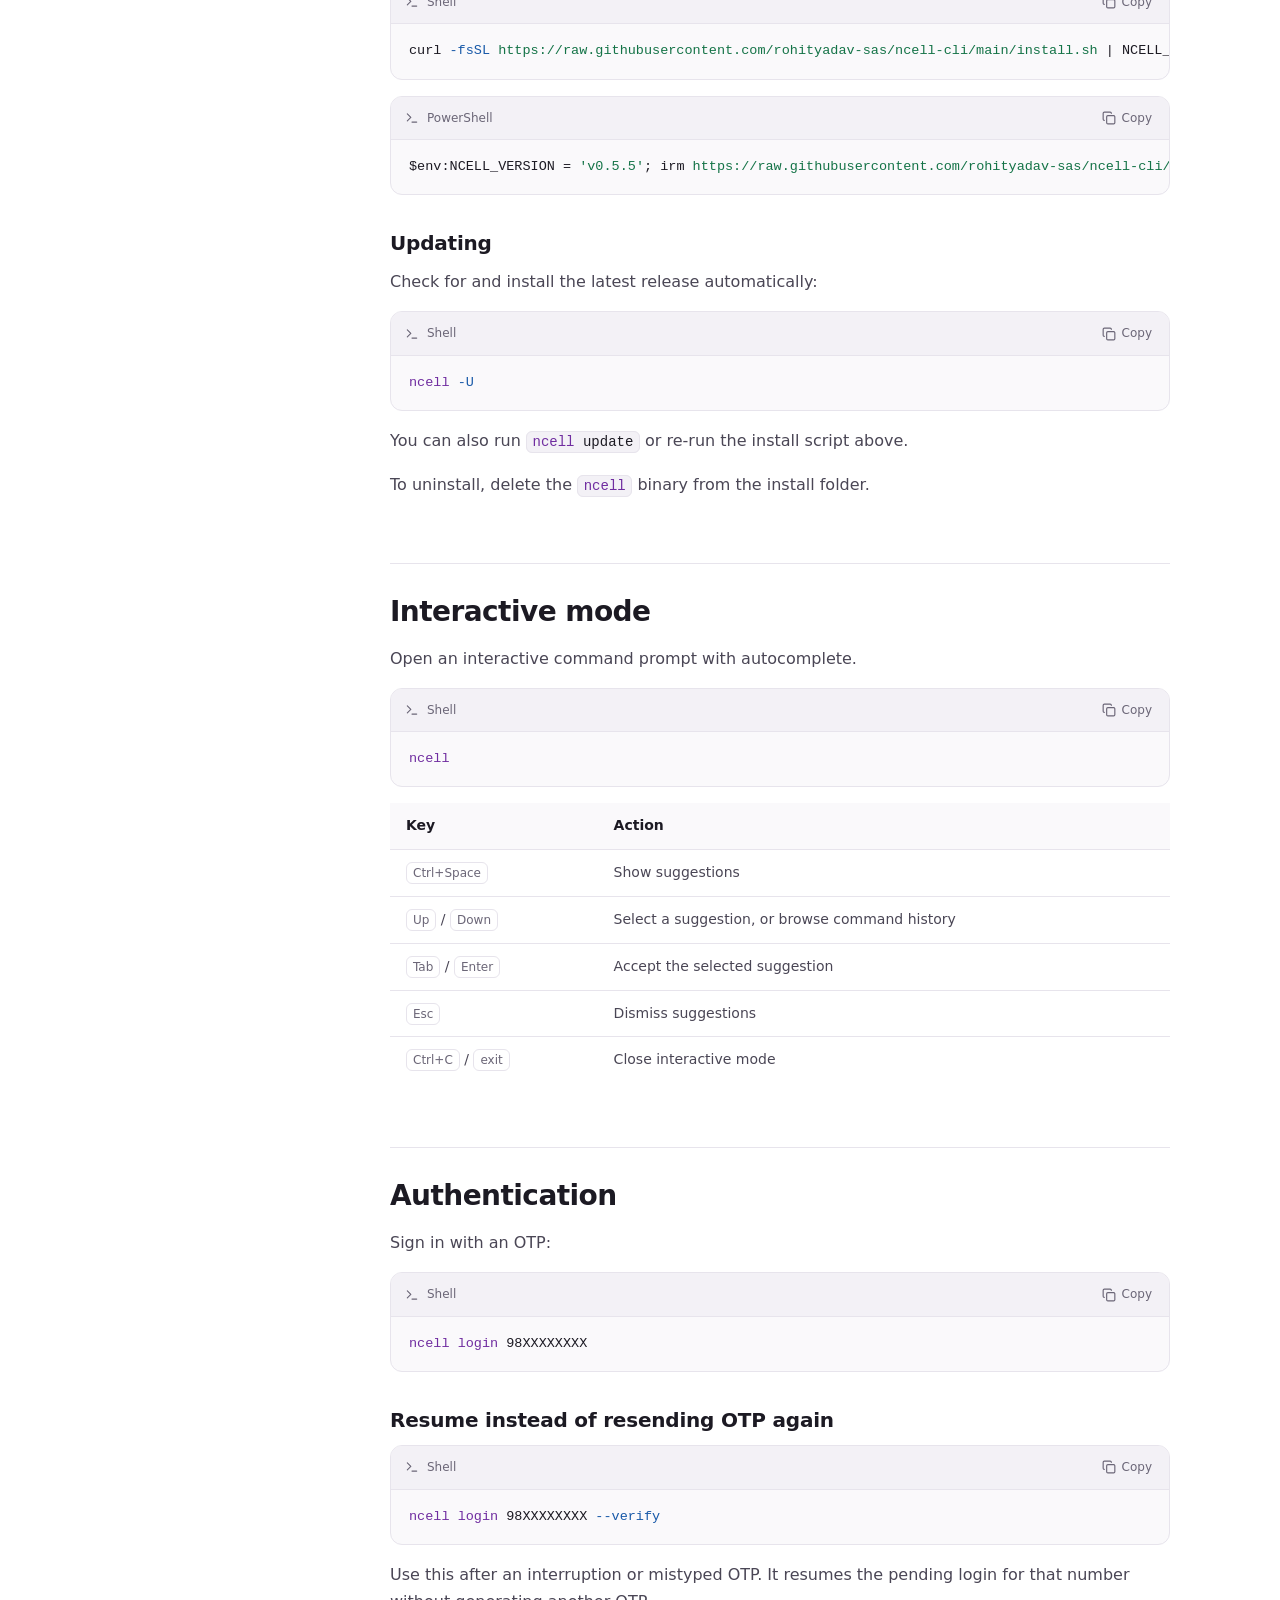
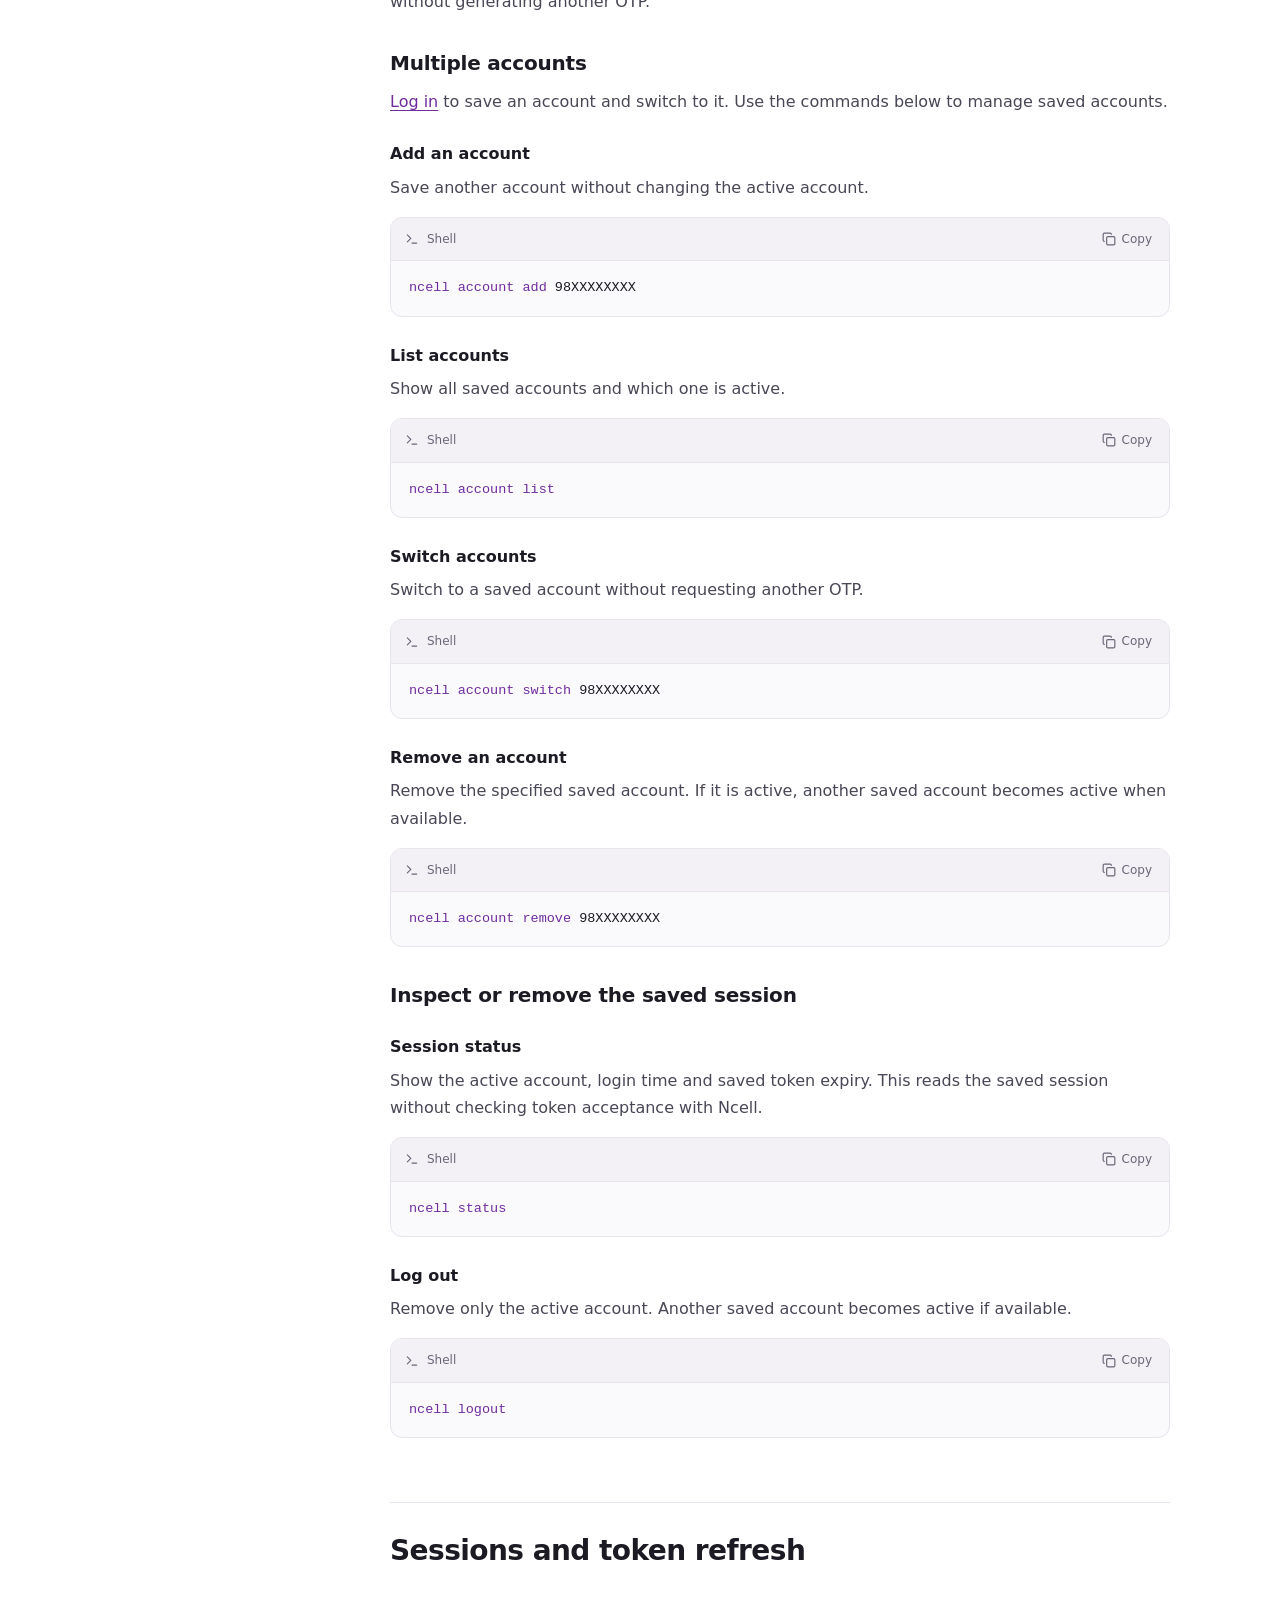
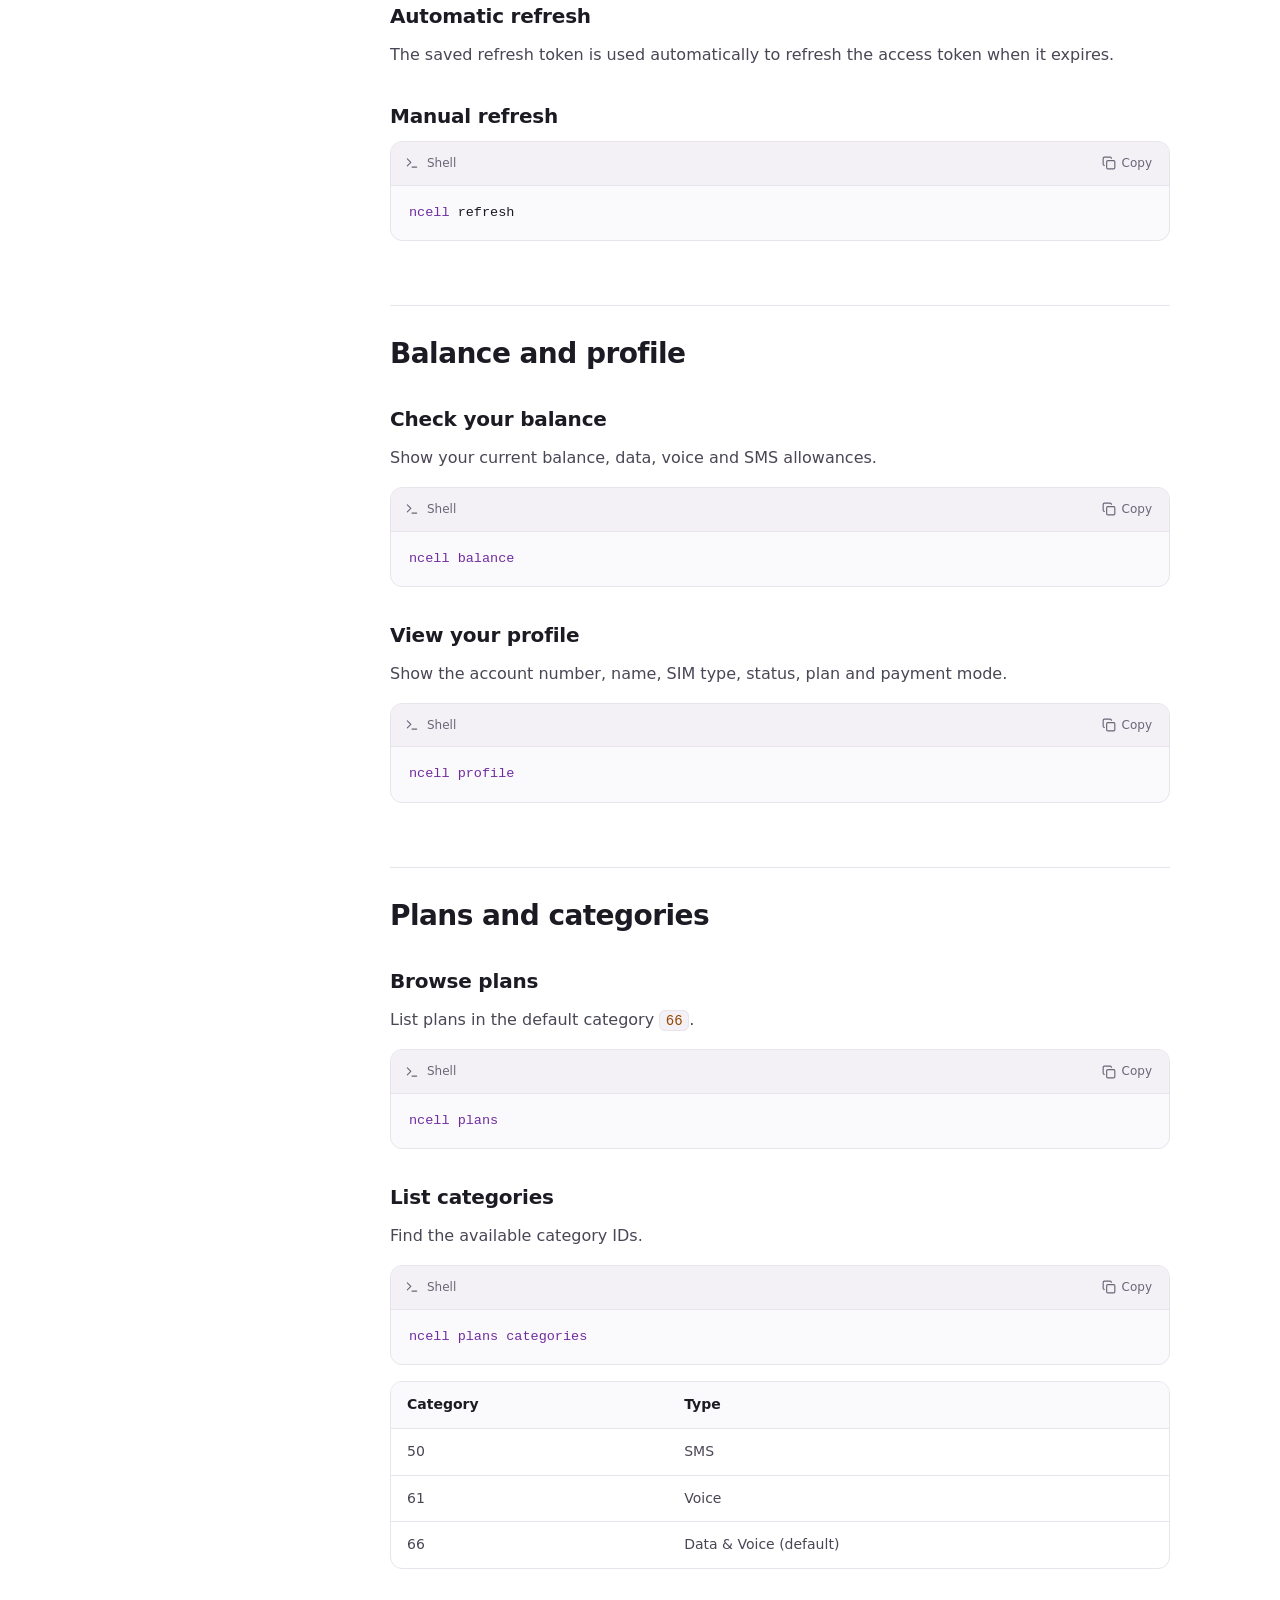
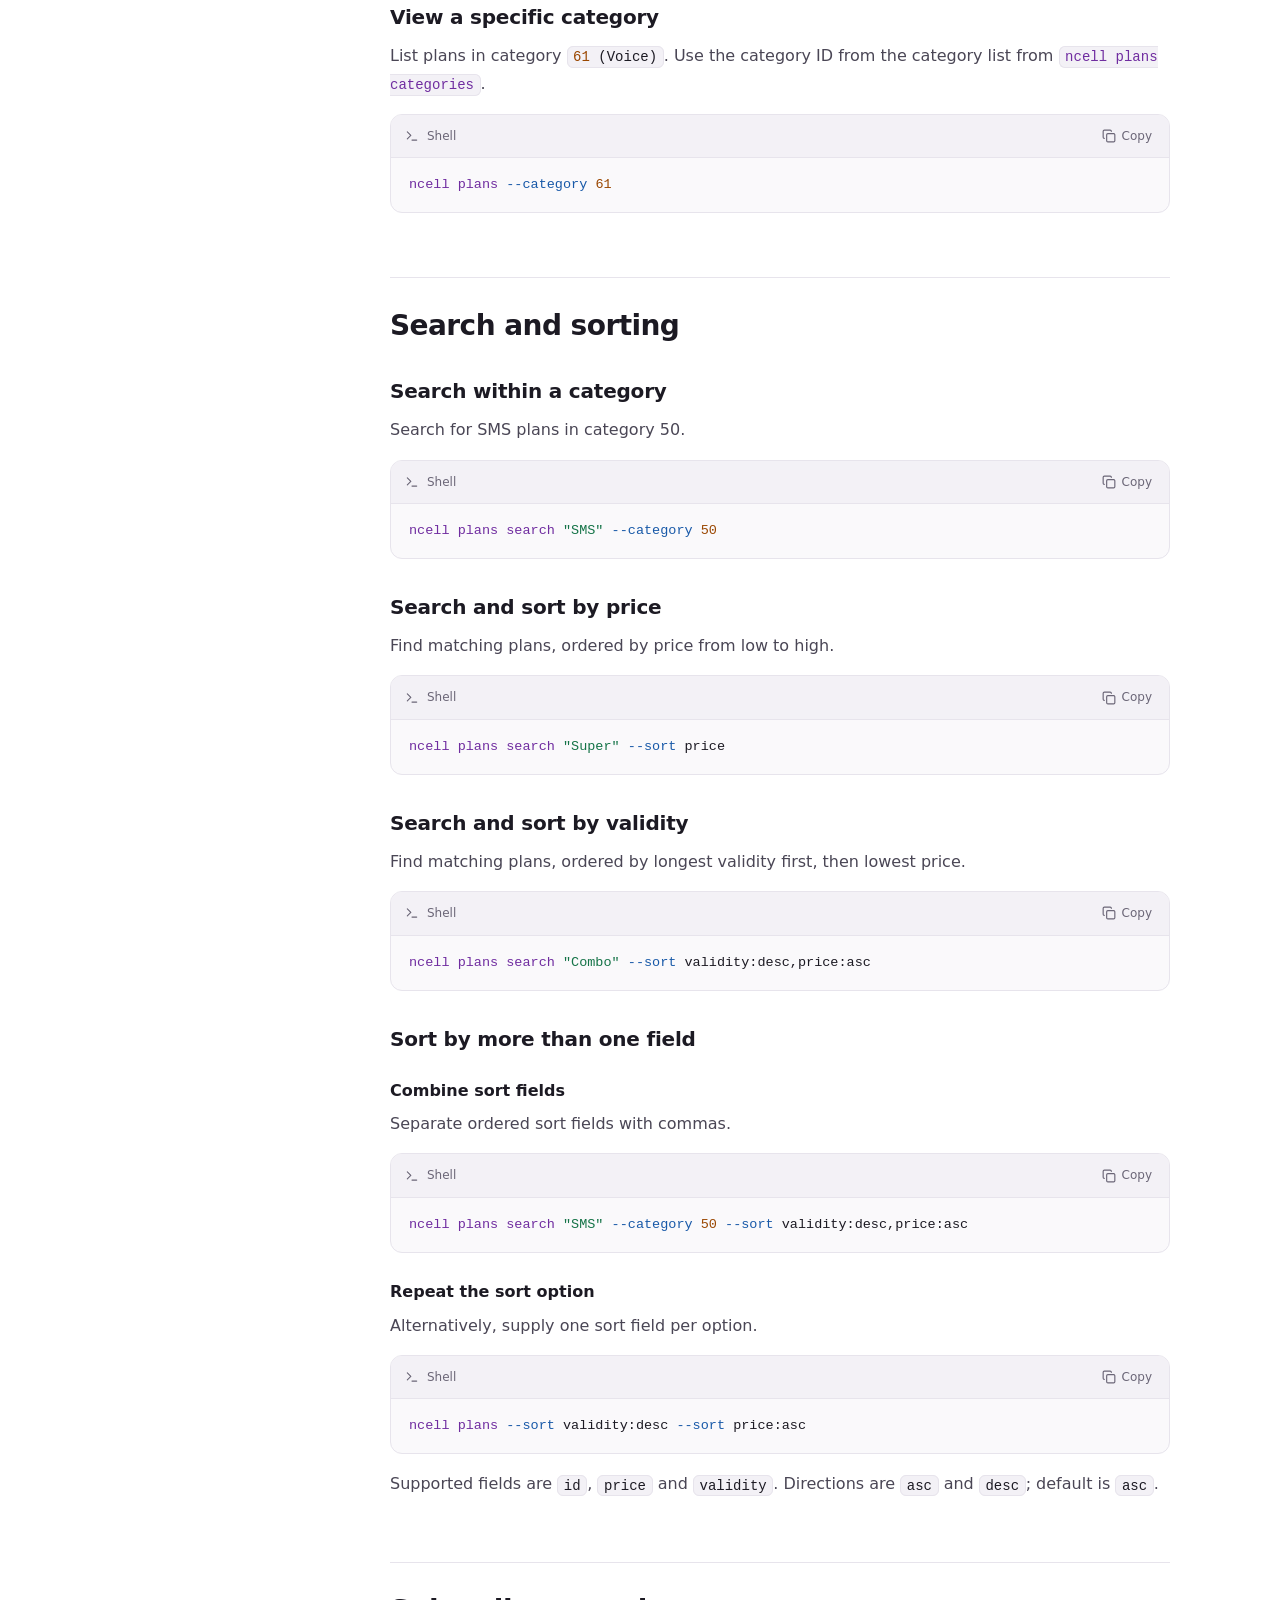
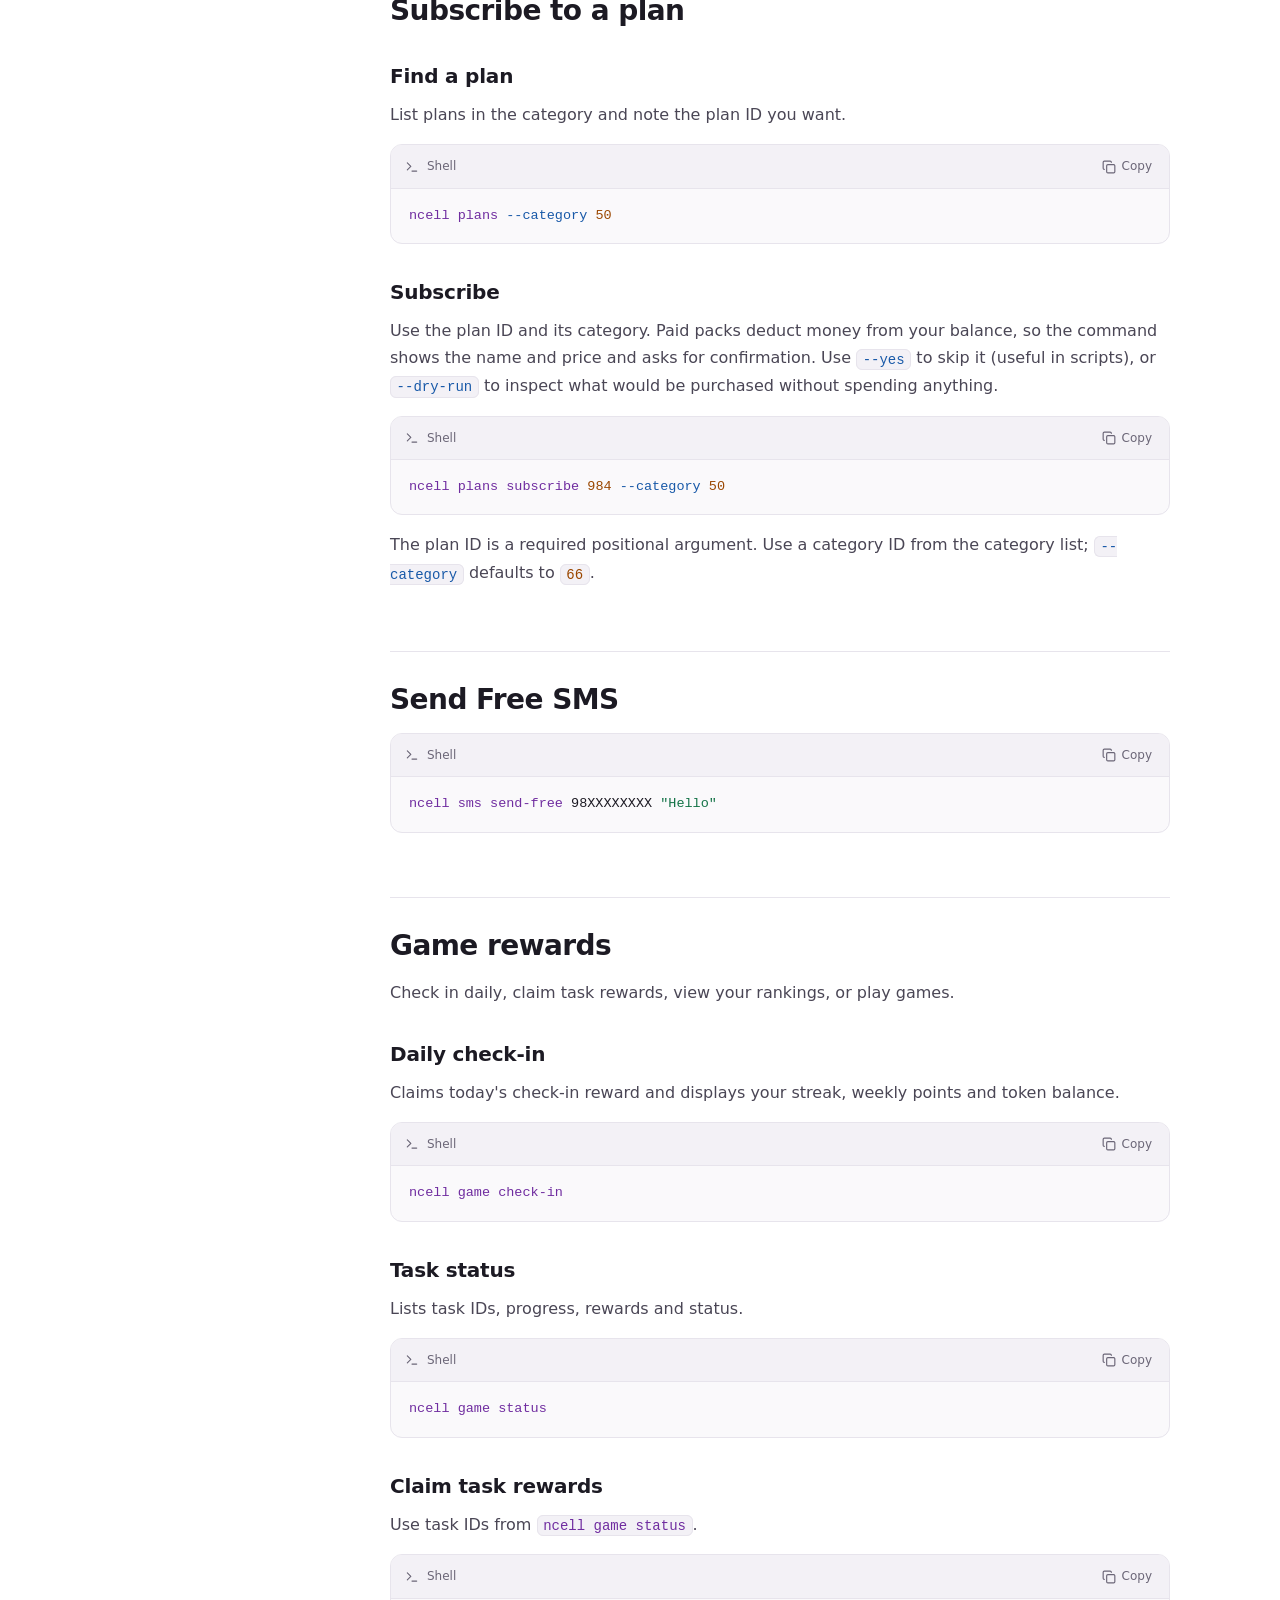
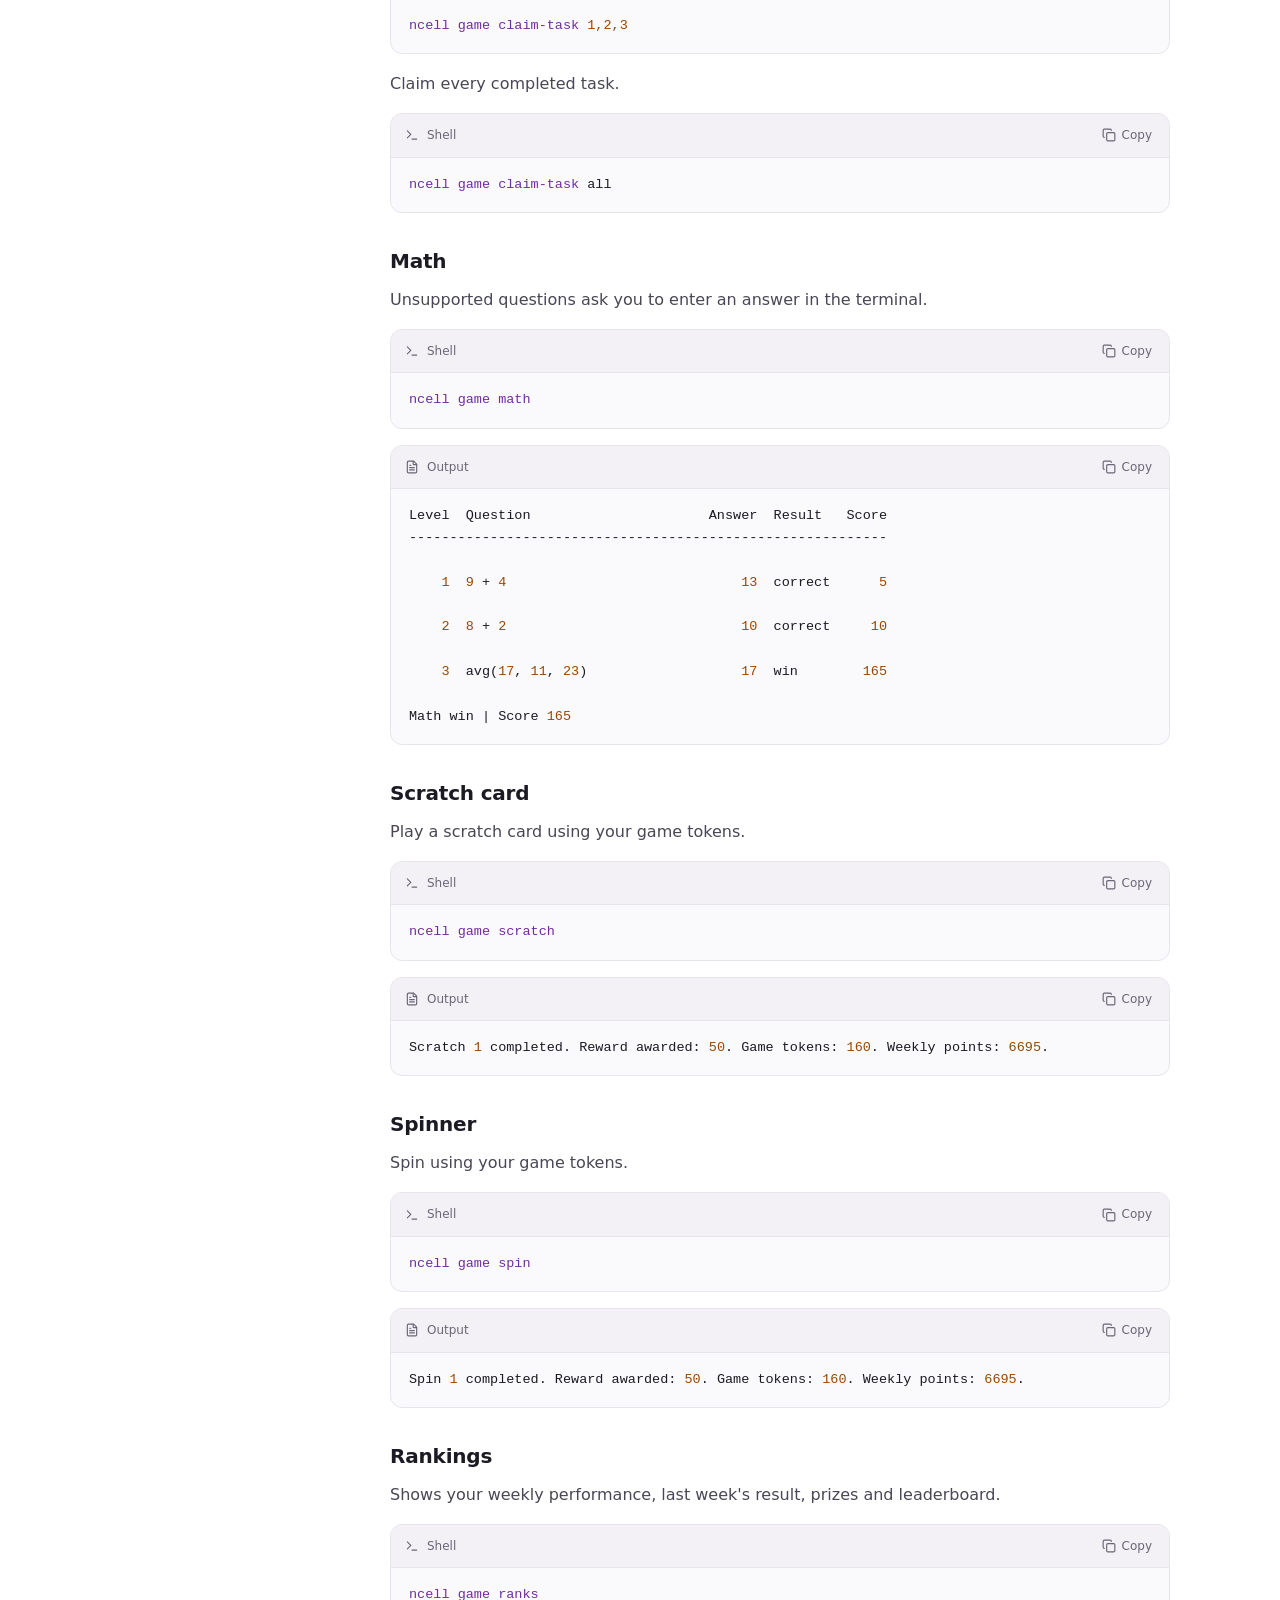
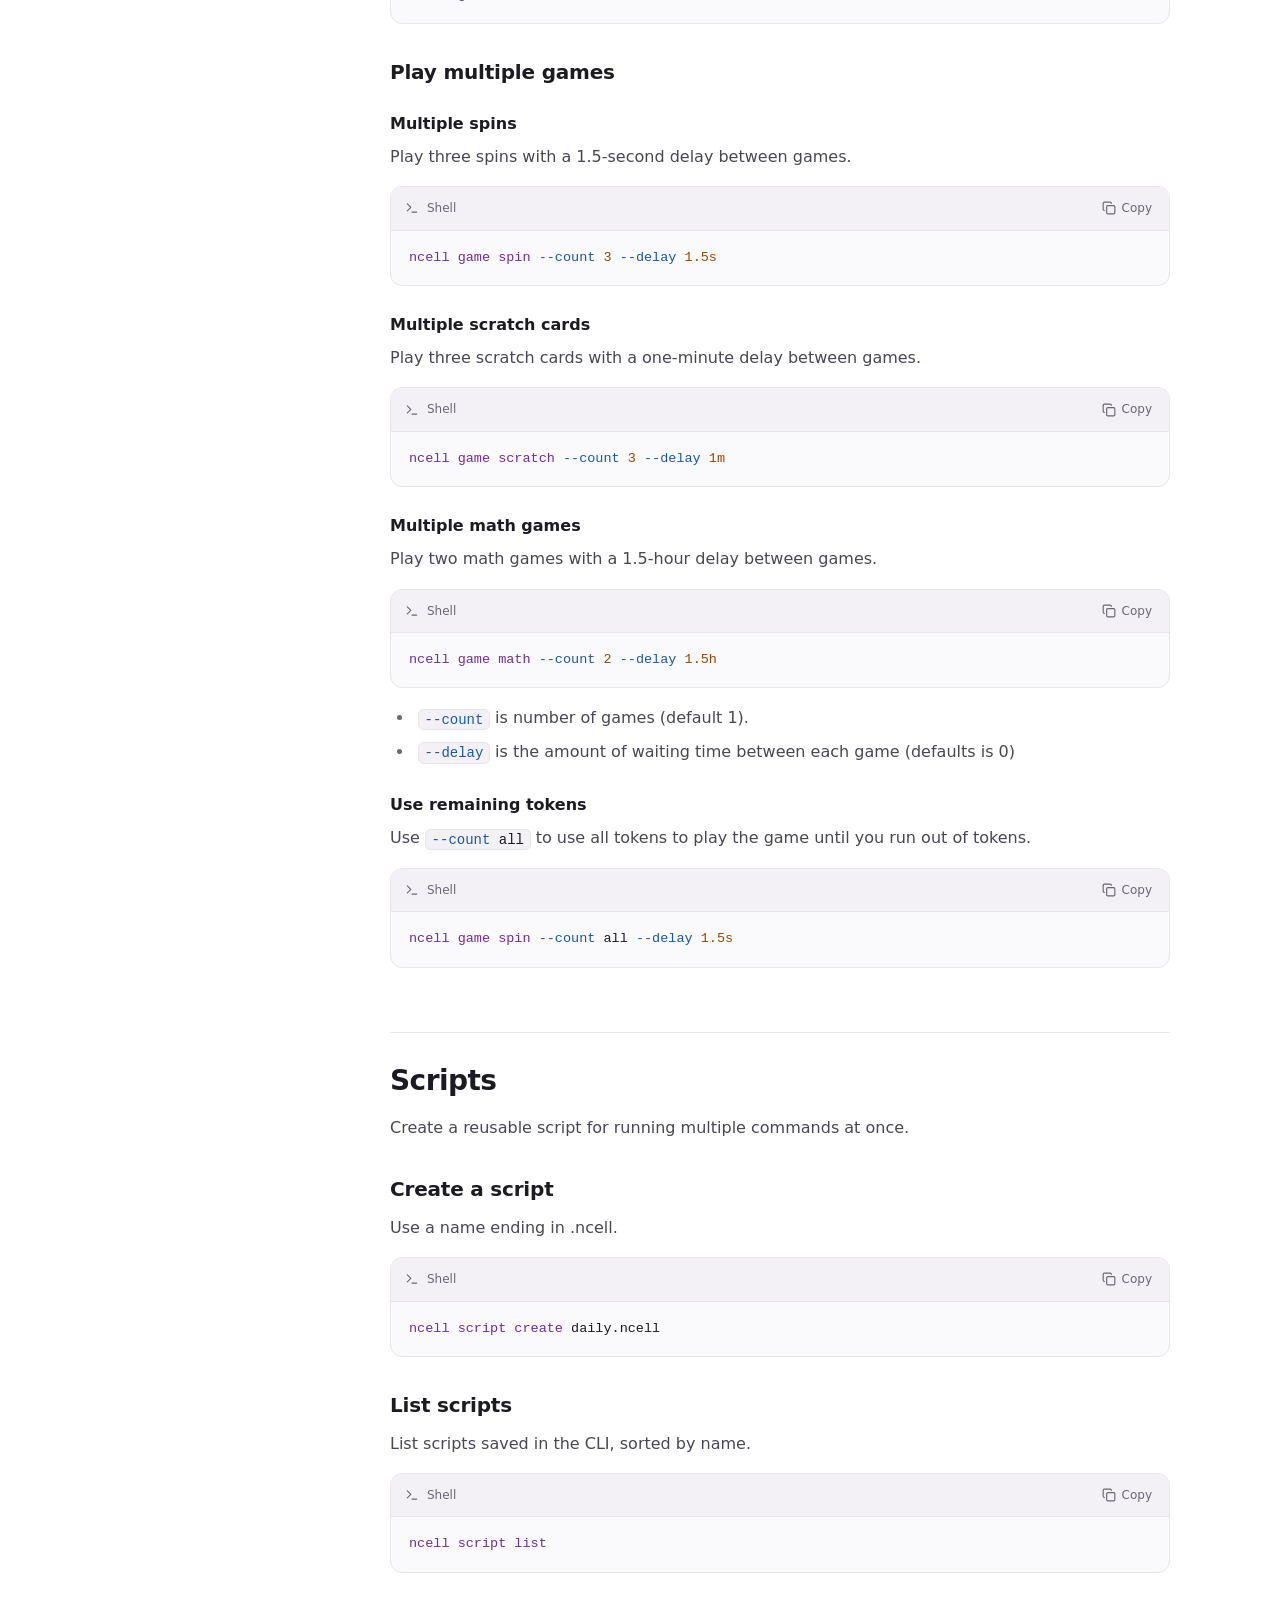
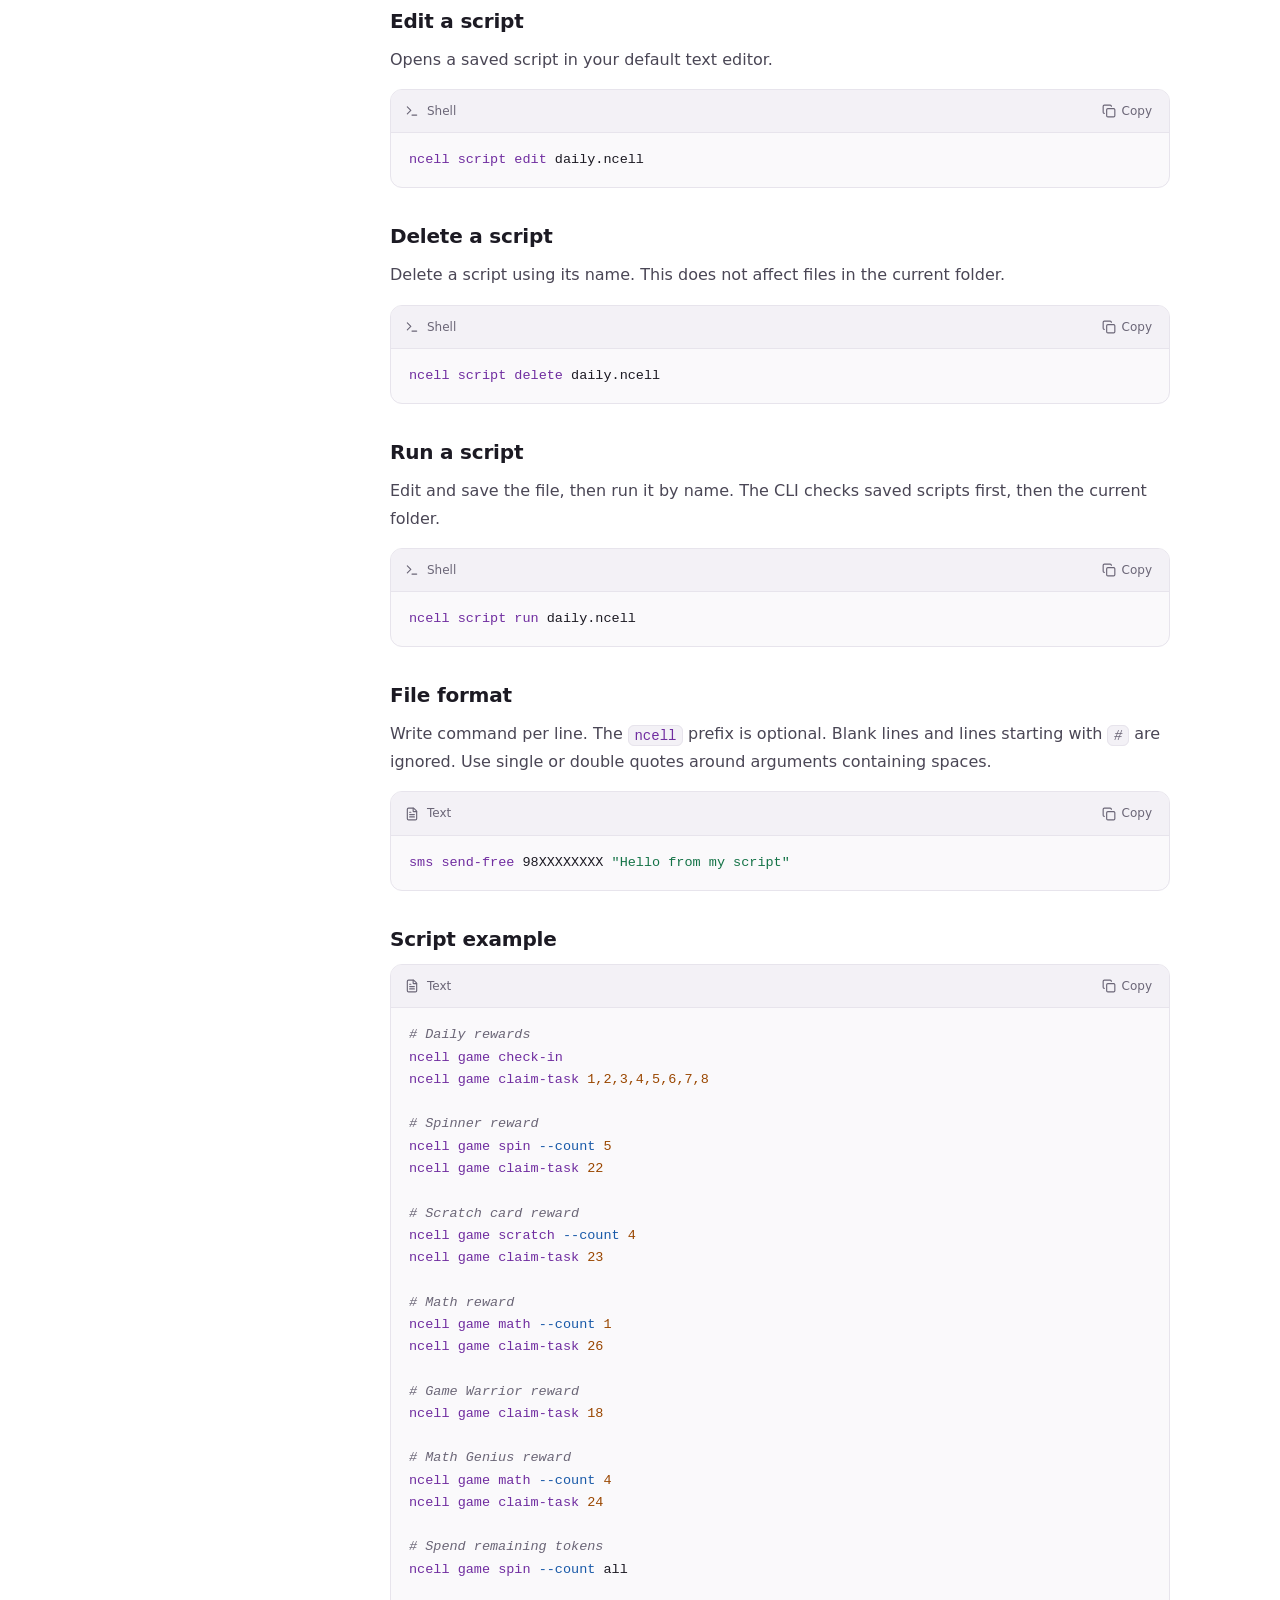
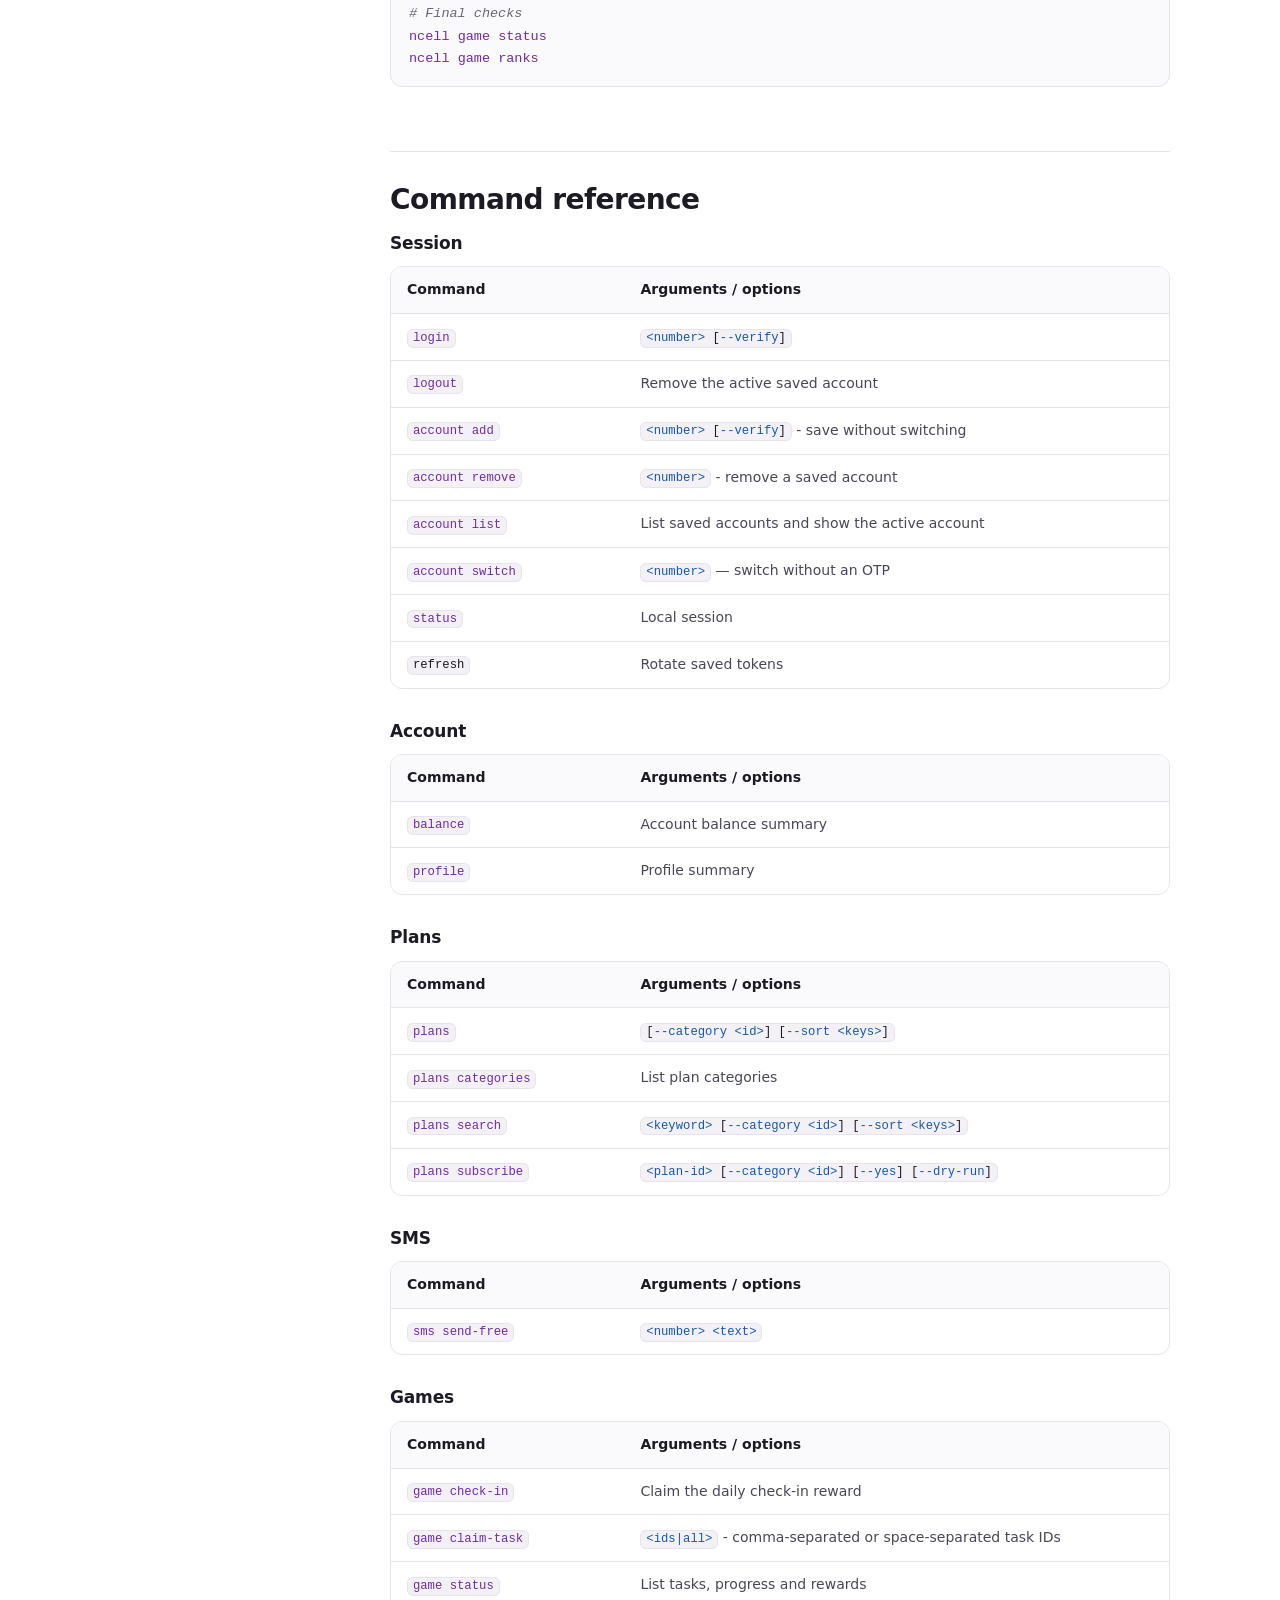
==== commit 5cc292ec: "chore: bump version to 0.5.5" ====
--- a/docs/index.html
+++ b/docs/index.html
@@ -346,7 +346,7 @@
                 <span>ncell-cli</span>
             </a>
 
-            <span class="version" data-package-version>v0.5.4</span>
+            <span class="version" data-package-version>v0.5.5</span>
 
             <div class="header-center">
                 <button id="search-btn" class="search-btn" type="button" aria-label="Search documentation"
@@ -486,7 +486,7 @@
                         aria-hidden="true">
                         <use href="#i-download" />
                     </svg><span>Download
-                        <span data-package-version>v0.5.4</span></span></a>
+                        <span data-package-version>v0.5.5</span></span></a>
             </div>
 
             <nav class="cards" aria-label="Popular topics">
@@ -554,10 +554,10 @@
                 folder. </p>
 
             <pre
-                data-lang="Shell"><code>curl -fsSL https://raw.githubusercontent.com/rohityadav-sas/ncell-cli/main/install.sh | NCELL_VERSION=v0.5.4 sh</code></pre>
+                data-lang="Shell"><code>curl -fsSL https://raw.githubusercontent.com/rohityadav-sas/ncell-cli/main/install.sh | NCELL_VERSION=v0.5.5 sh</code></pre>
 
             <pre
-                data-lang="PowerShell"><code>$env:NCELL_VERSION = 'v0.5.4'; irm https://raw.githubusercontent.com/rohityadav-sas/ncell-cli/main/install.ps1 | iex</code></pre>
+                data-lang="PowerShell"><code>$env:NCELL_VERSION = 'v0.5.5'; irm https://raw.githubusercontent.com/rohityadav-sas/ncell-cli/main/install.ps1 | iex</code></pre>
 
             <h3>Updating</h3>
             <p>
@@ -1364,7 +1364,7 @@
 
         <footer class="page-footer">
             <p>
-                ncell-cli <span data-package-version>v0.5.4</span>
+                ncell-cli <span data-package-version>v0.5.5</span>
                 <span class="footer-dot">·</span> MIT licensed
             </p>
 
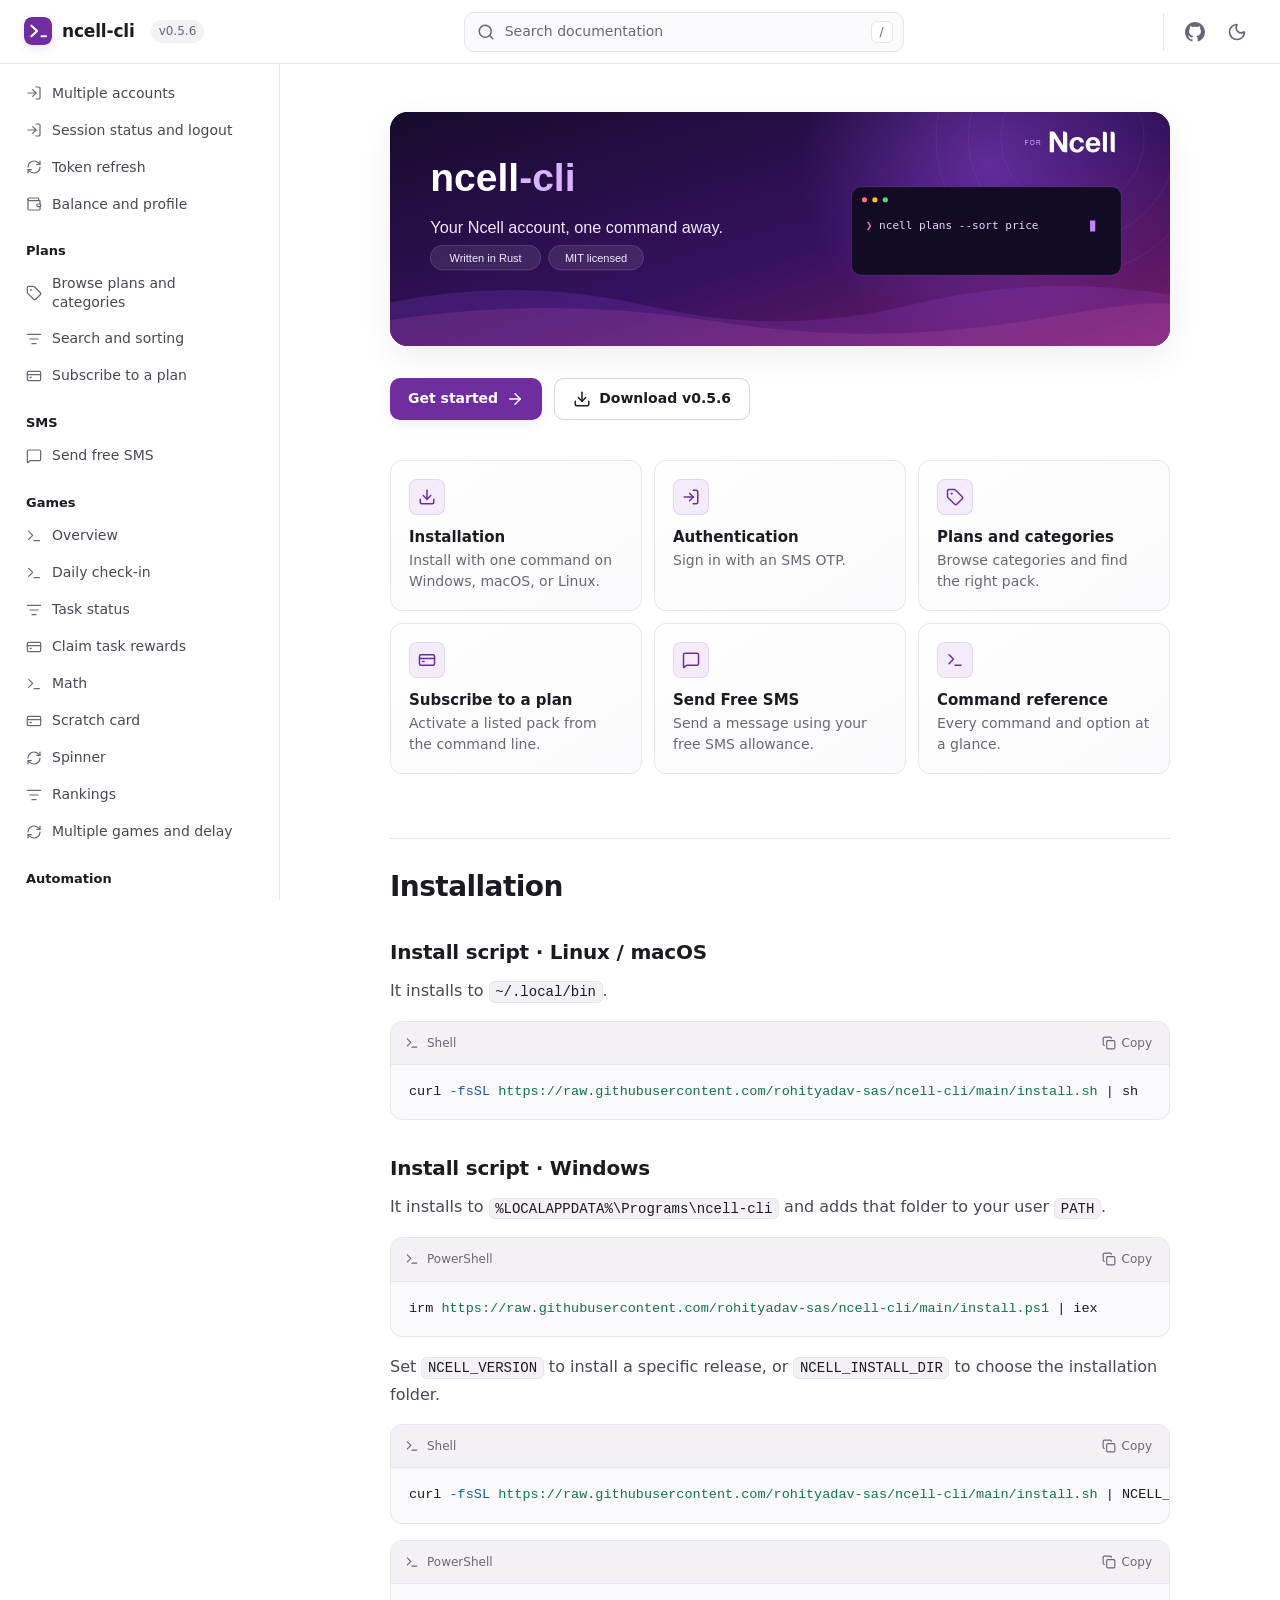
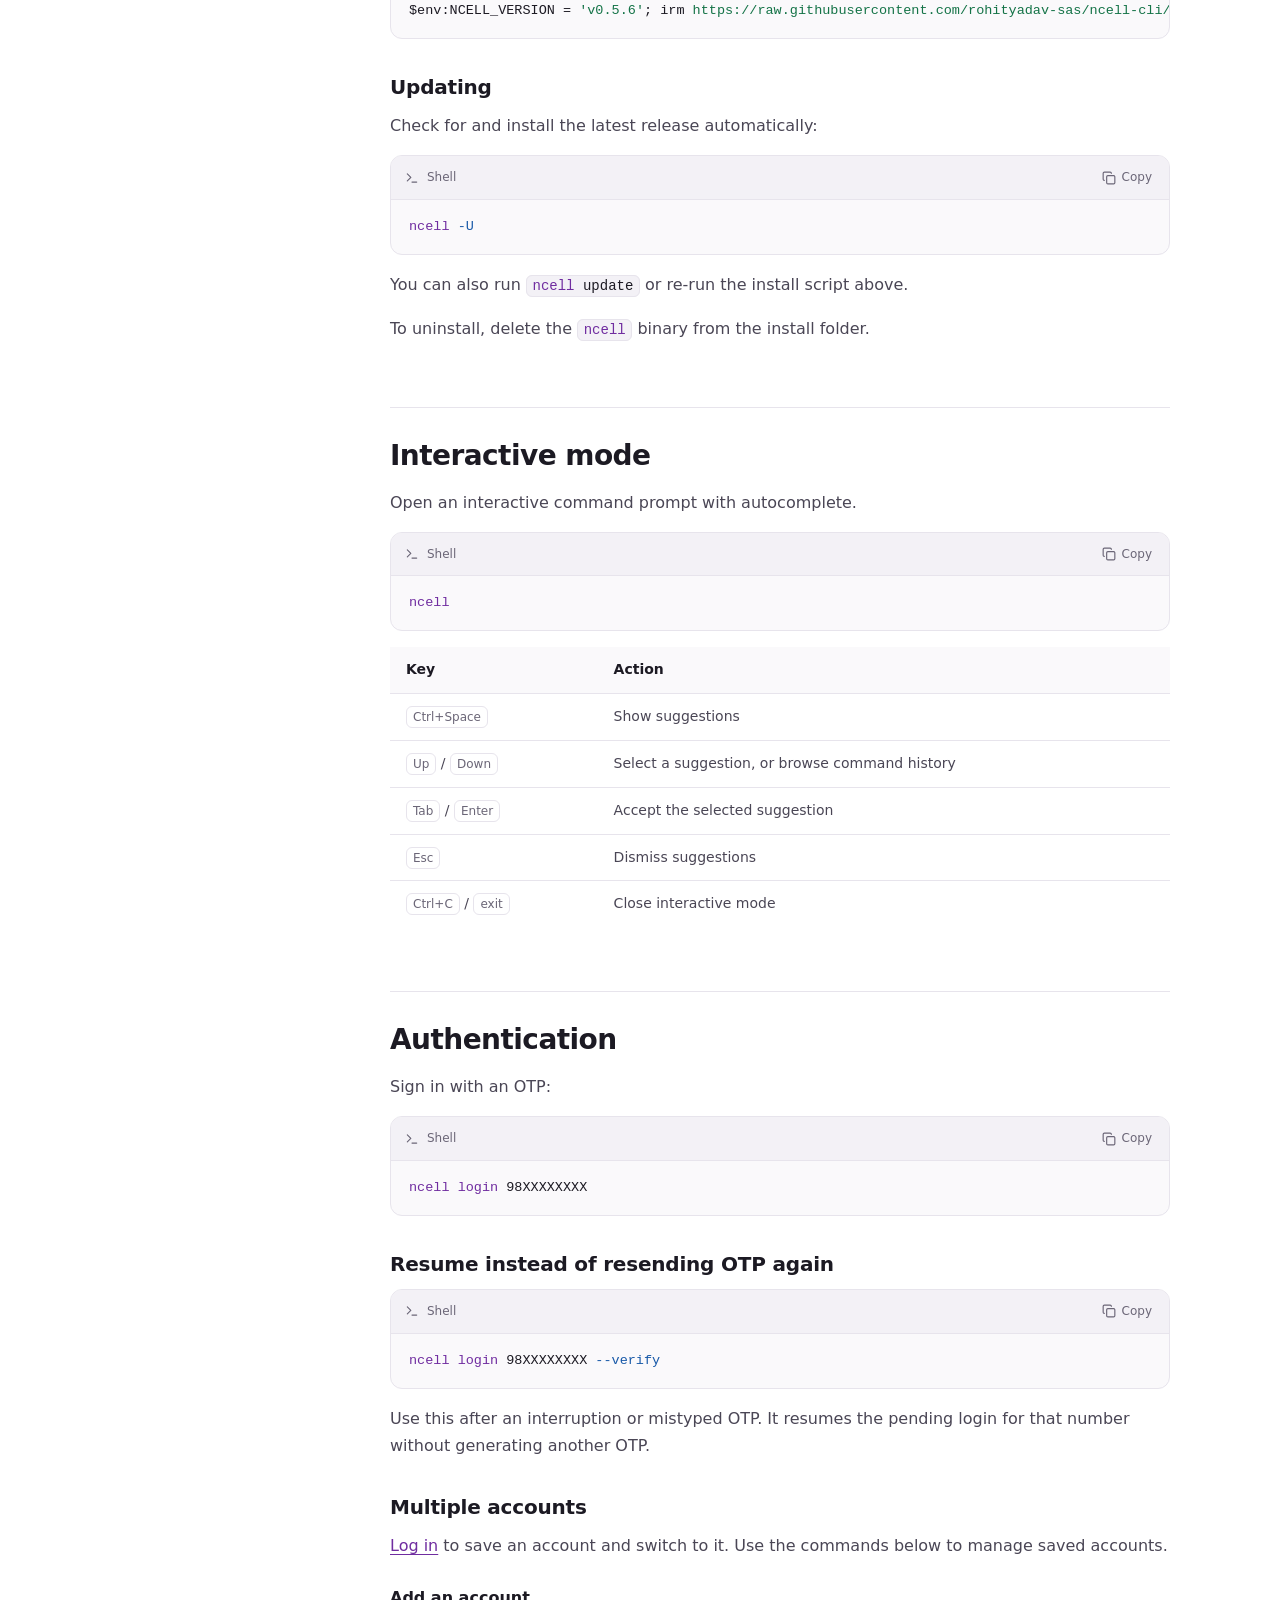
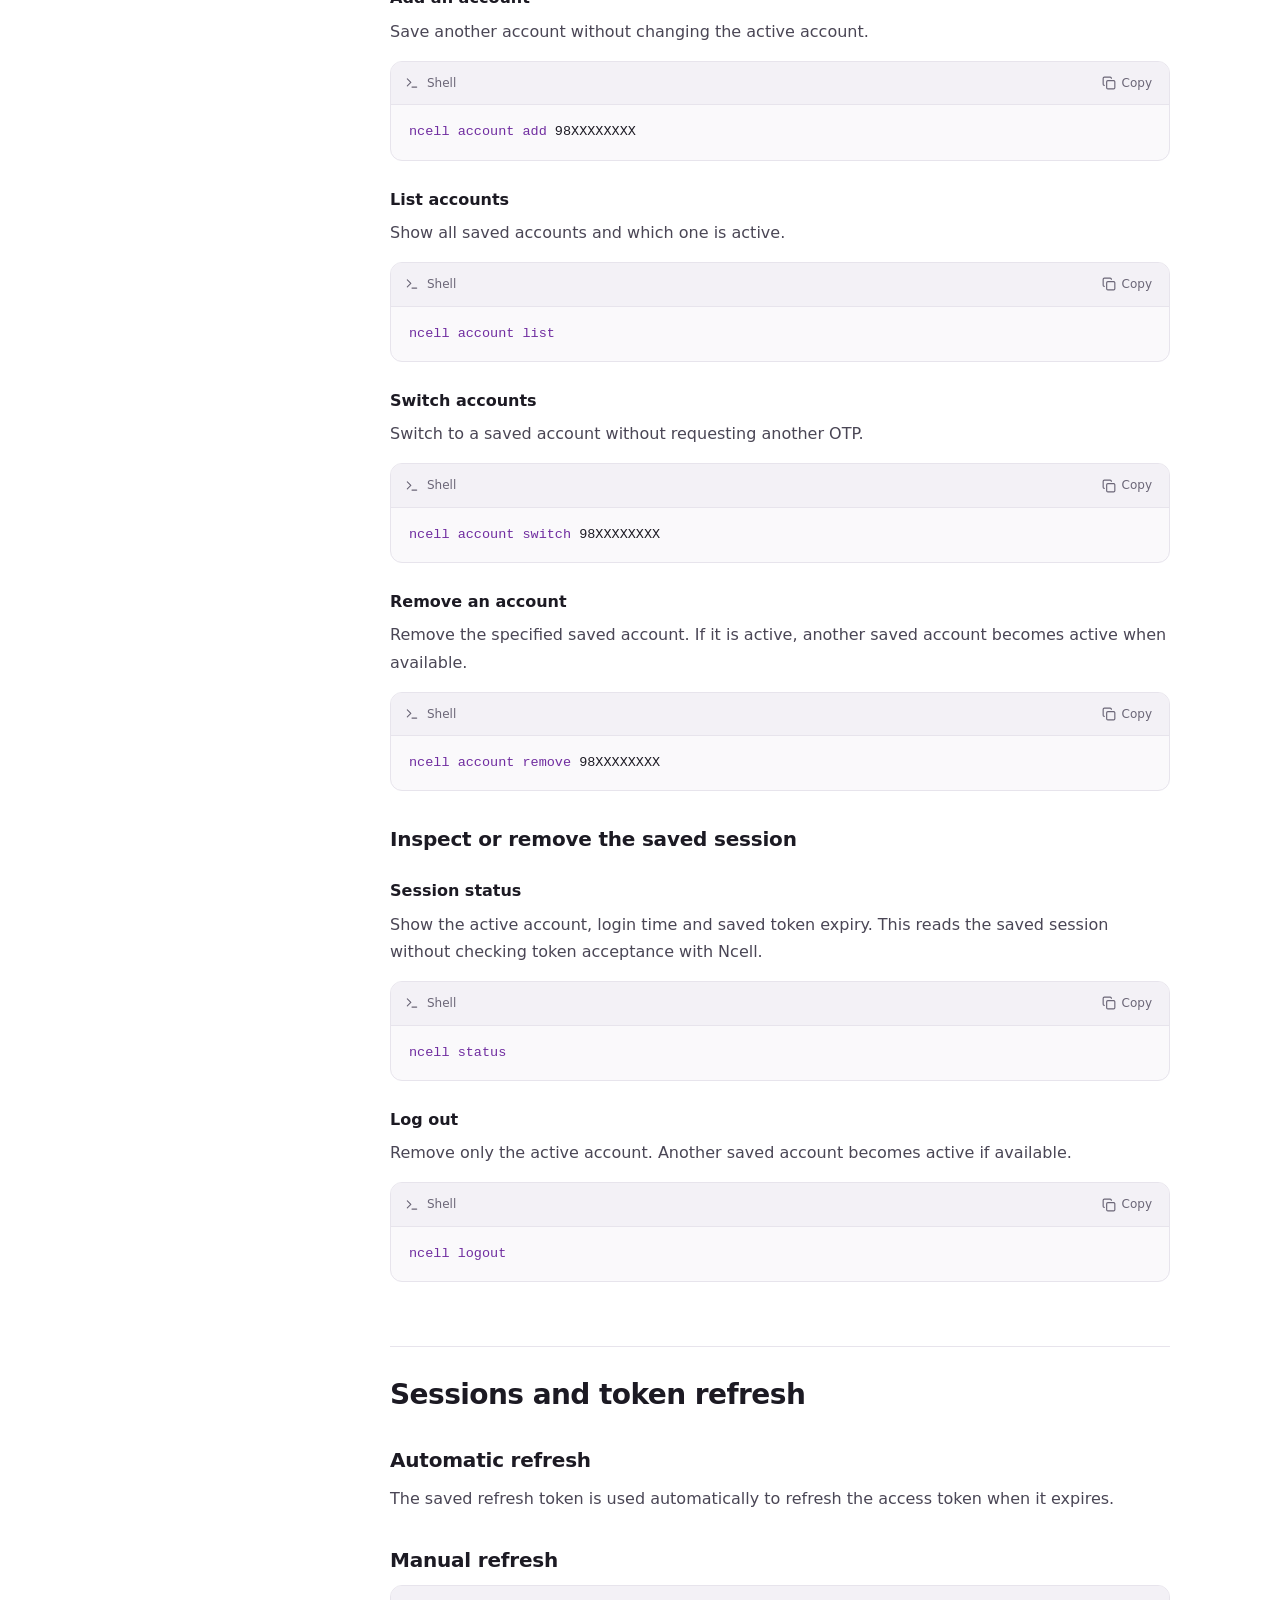
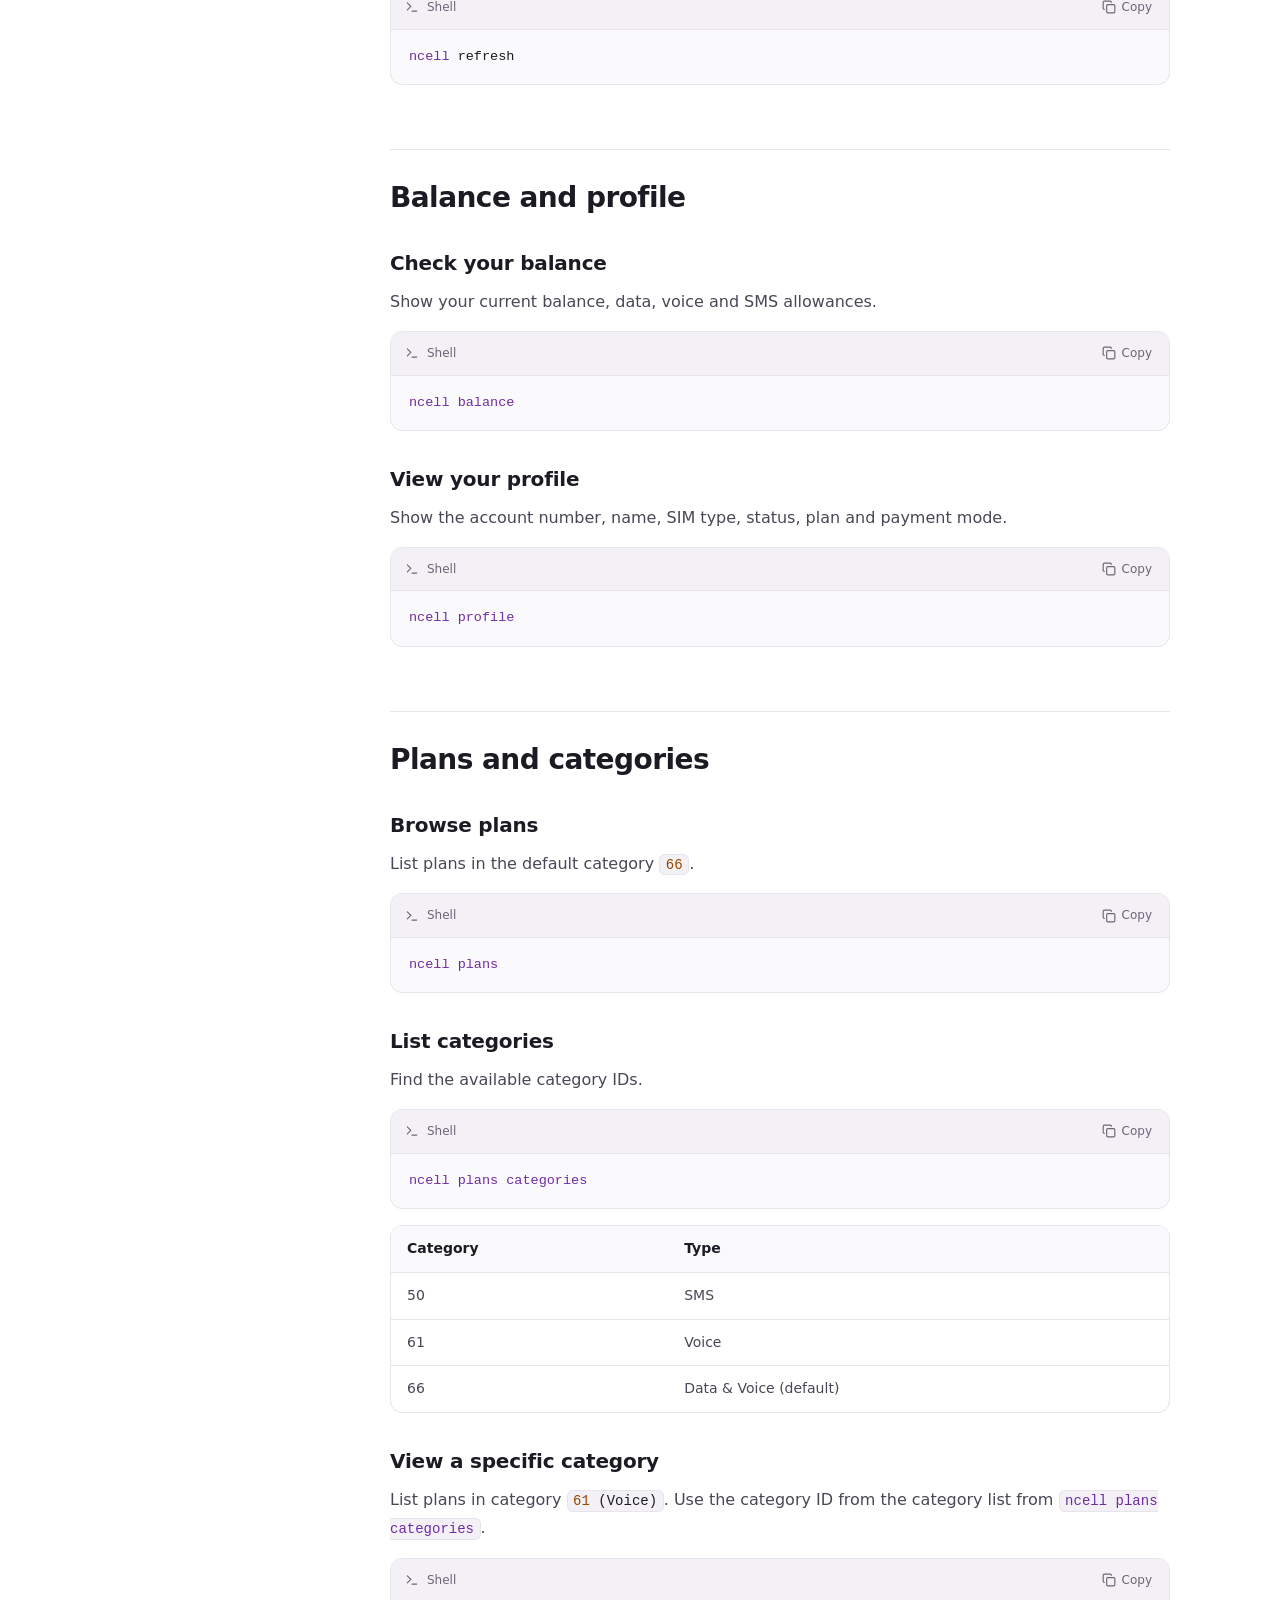
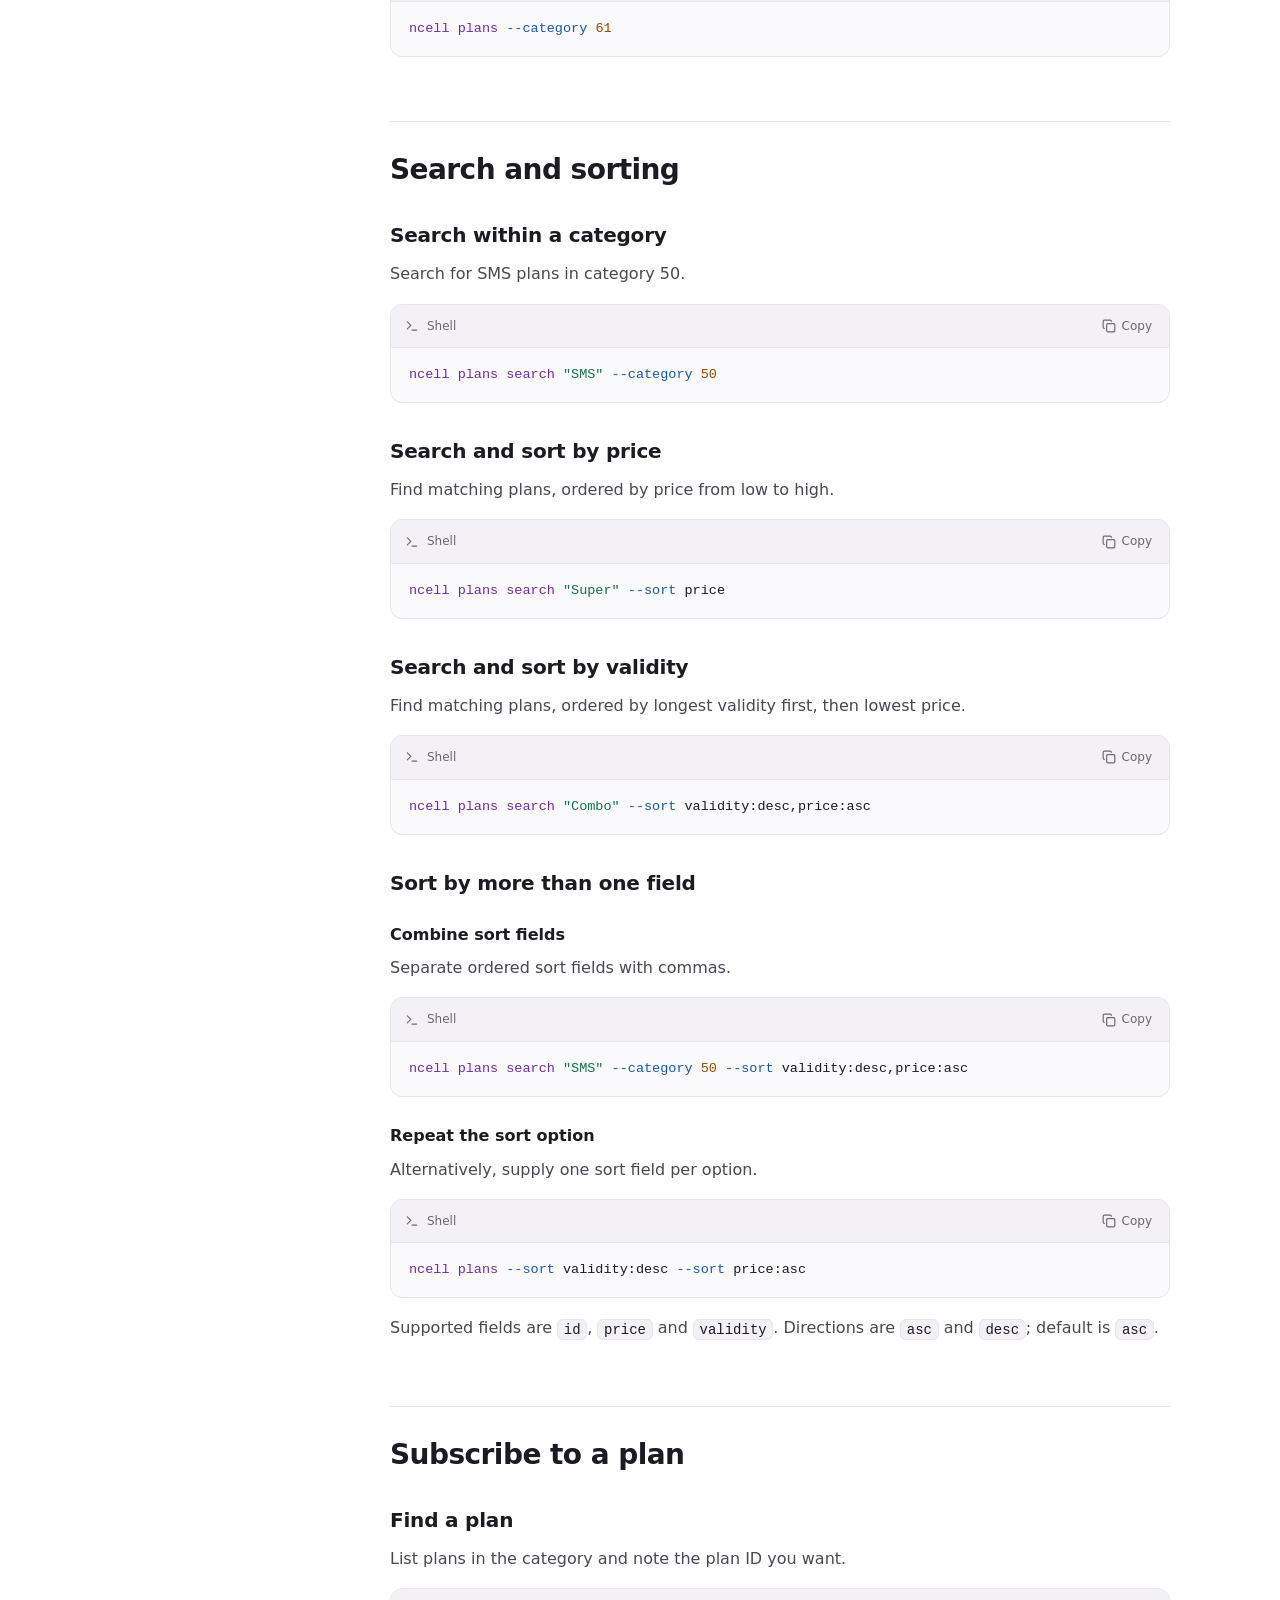
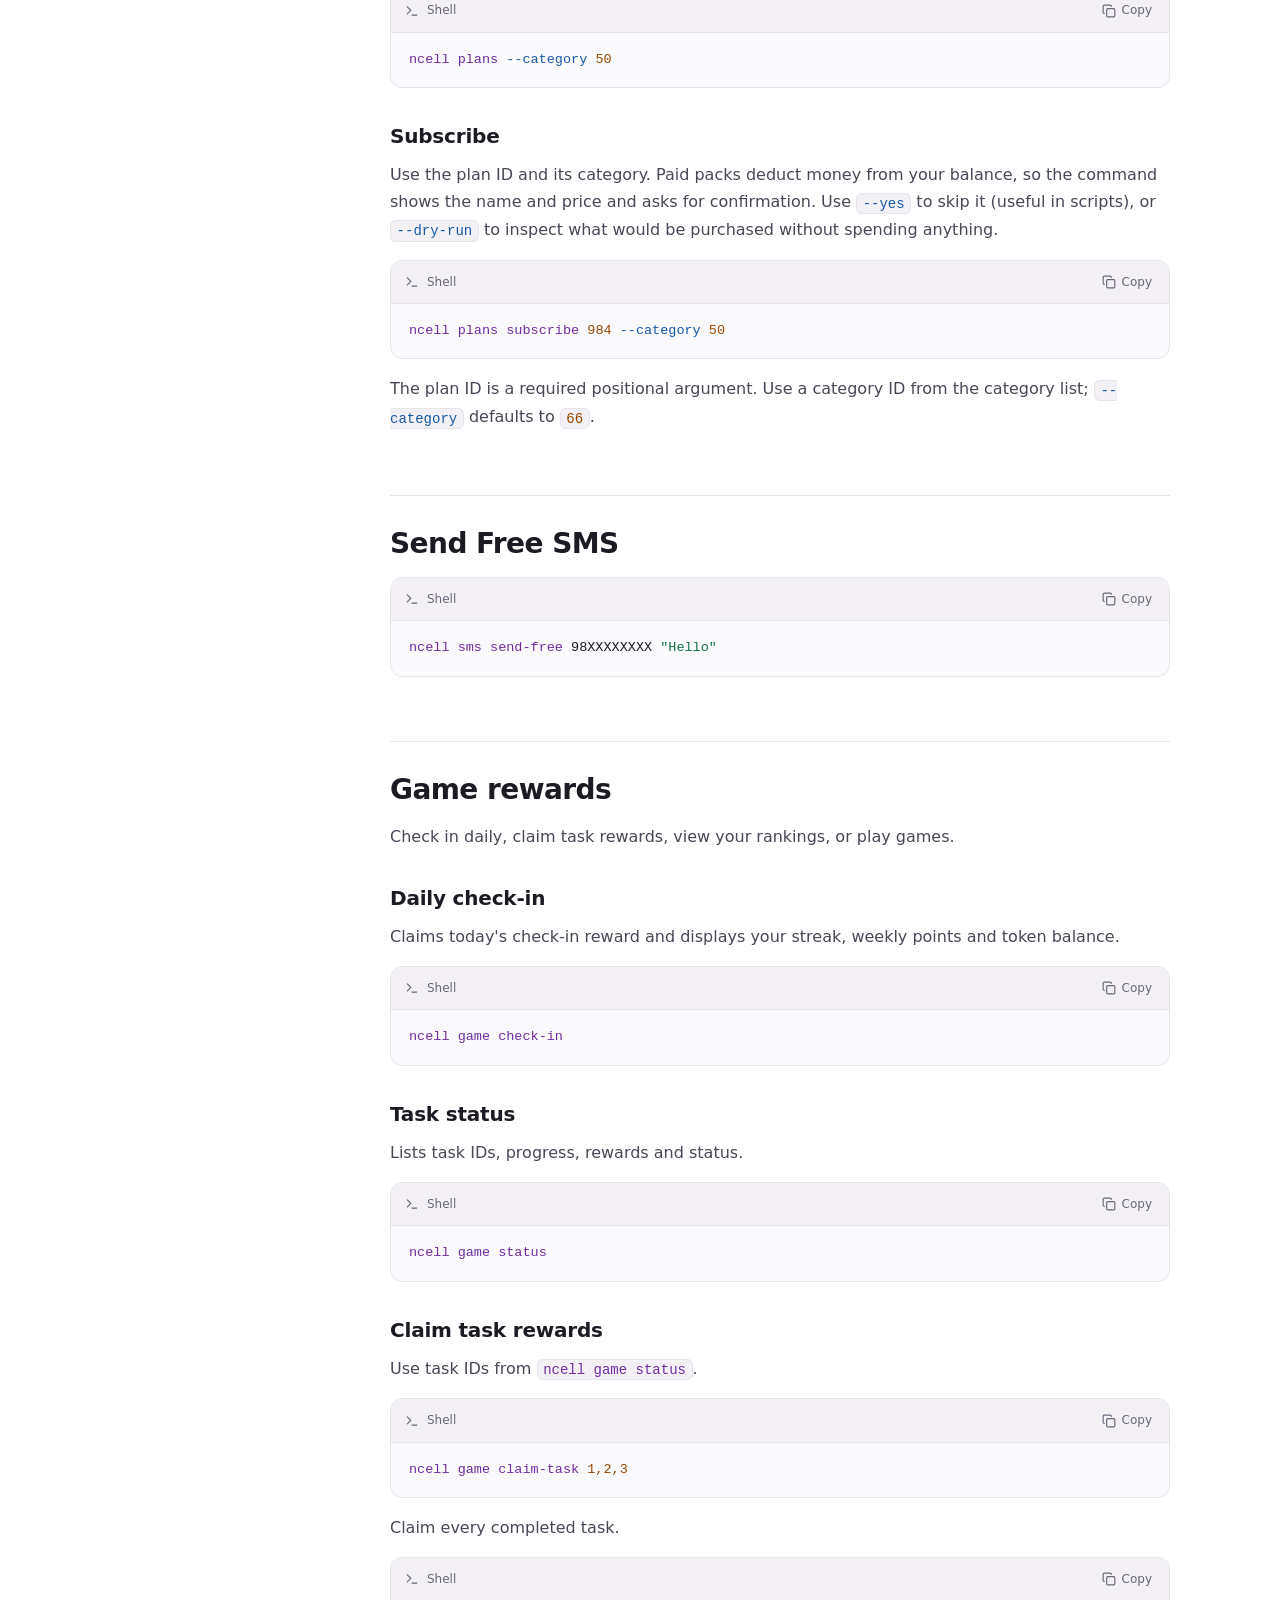
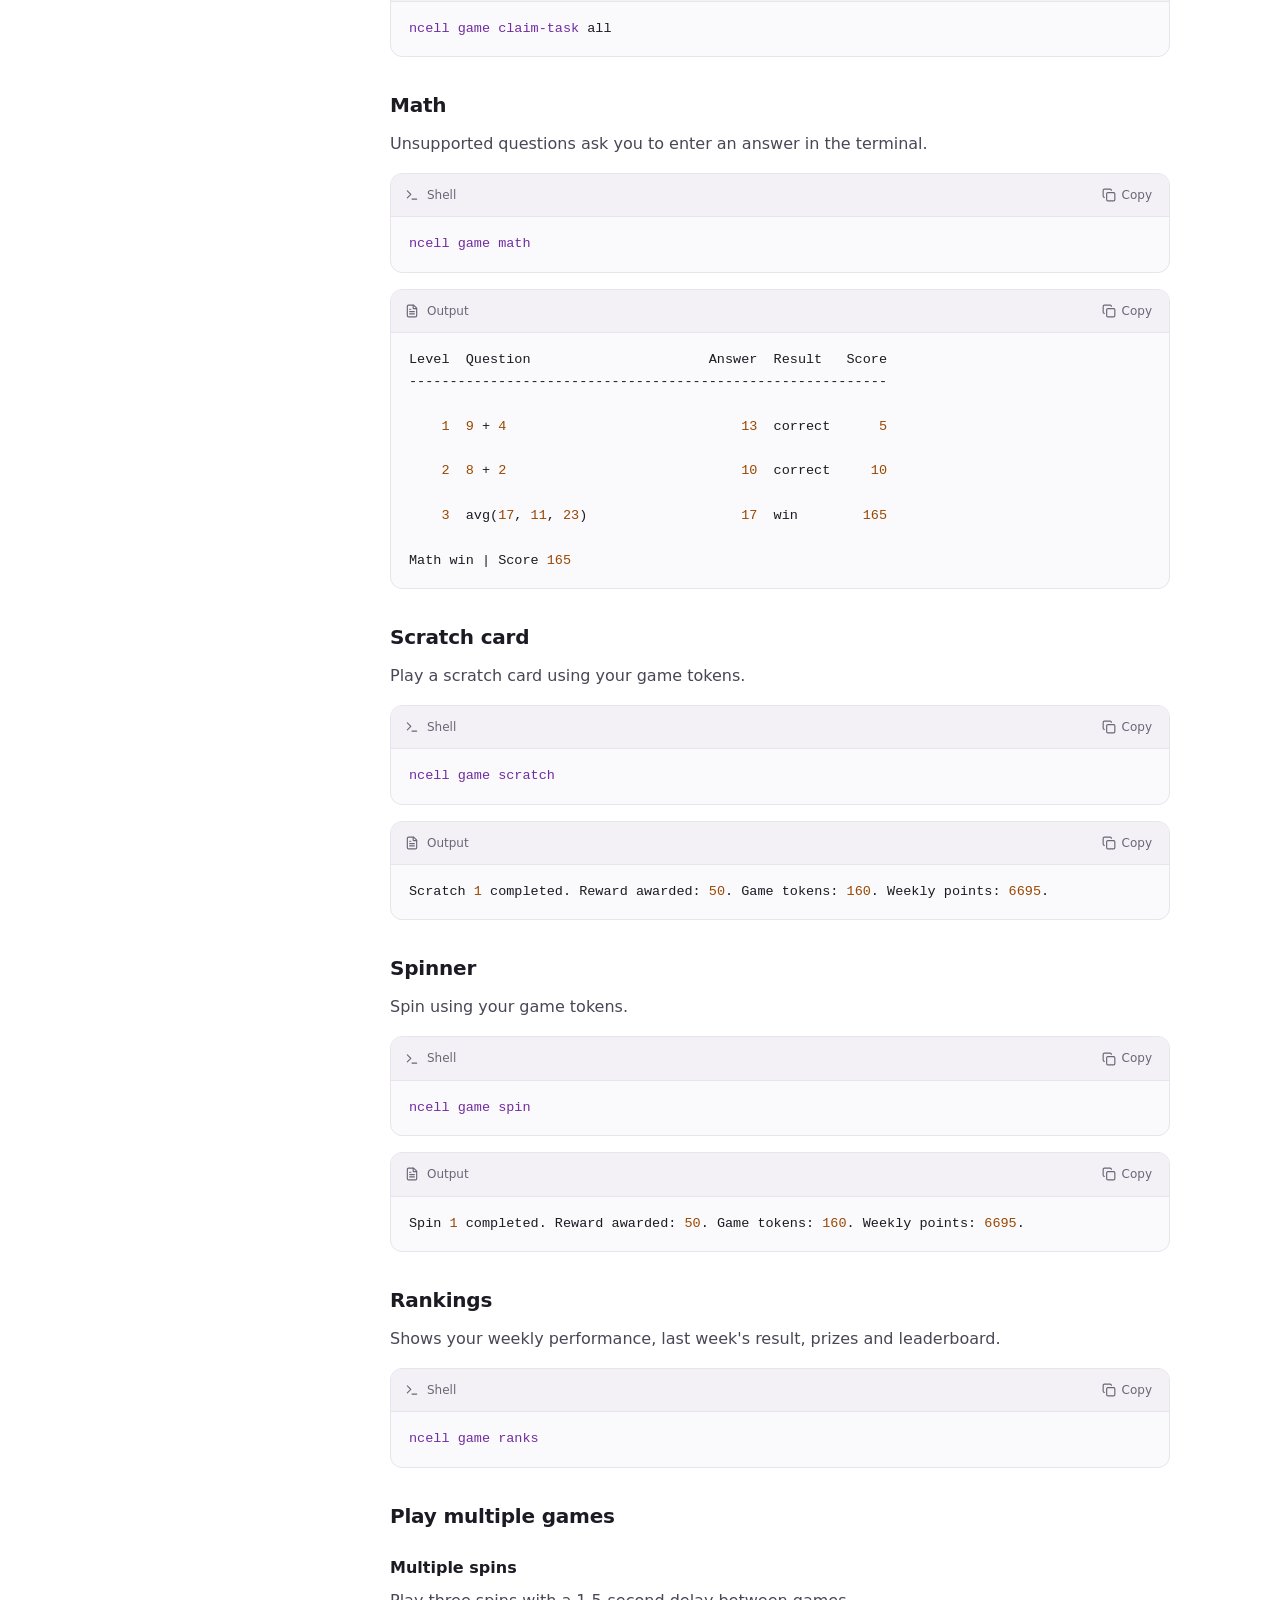
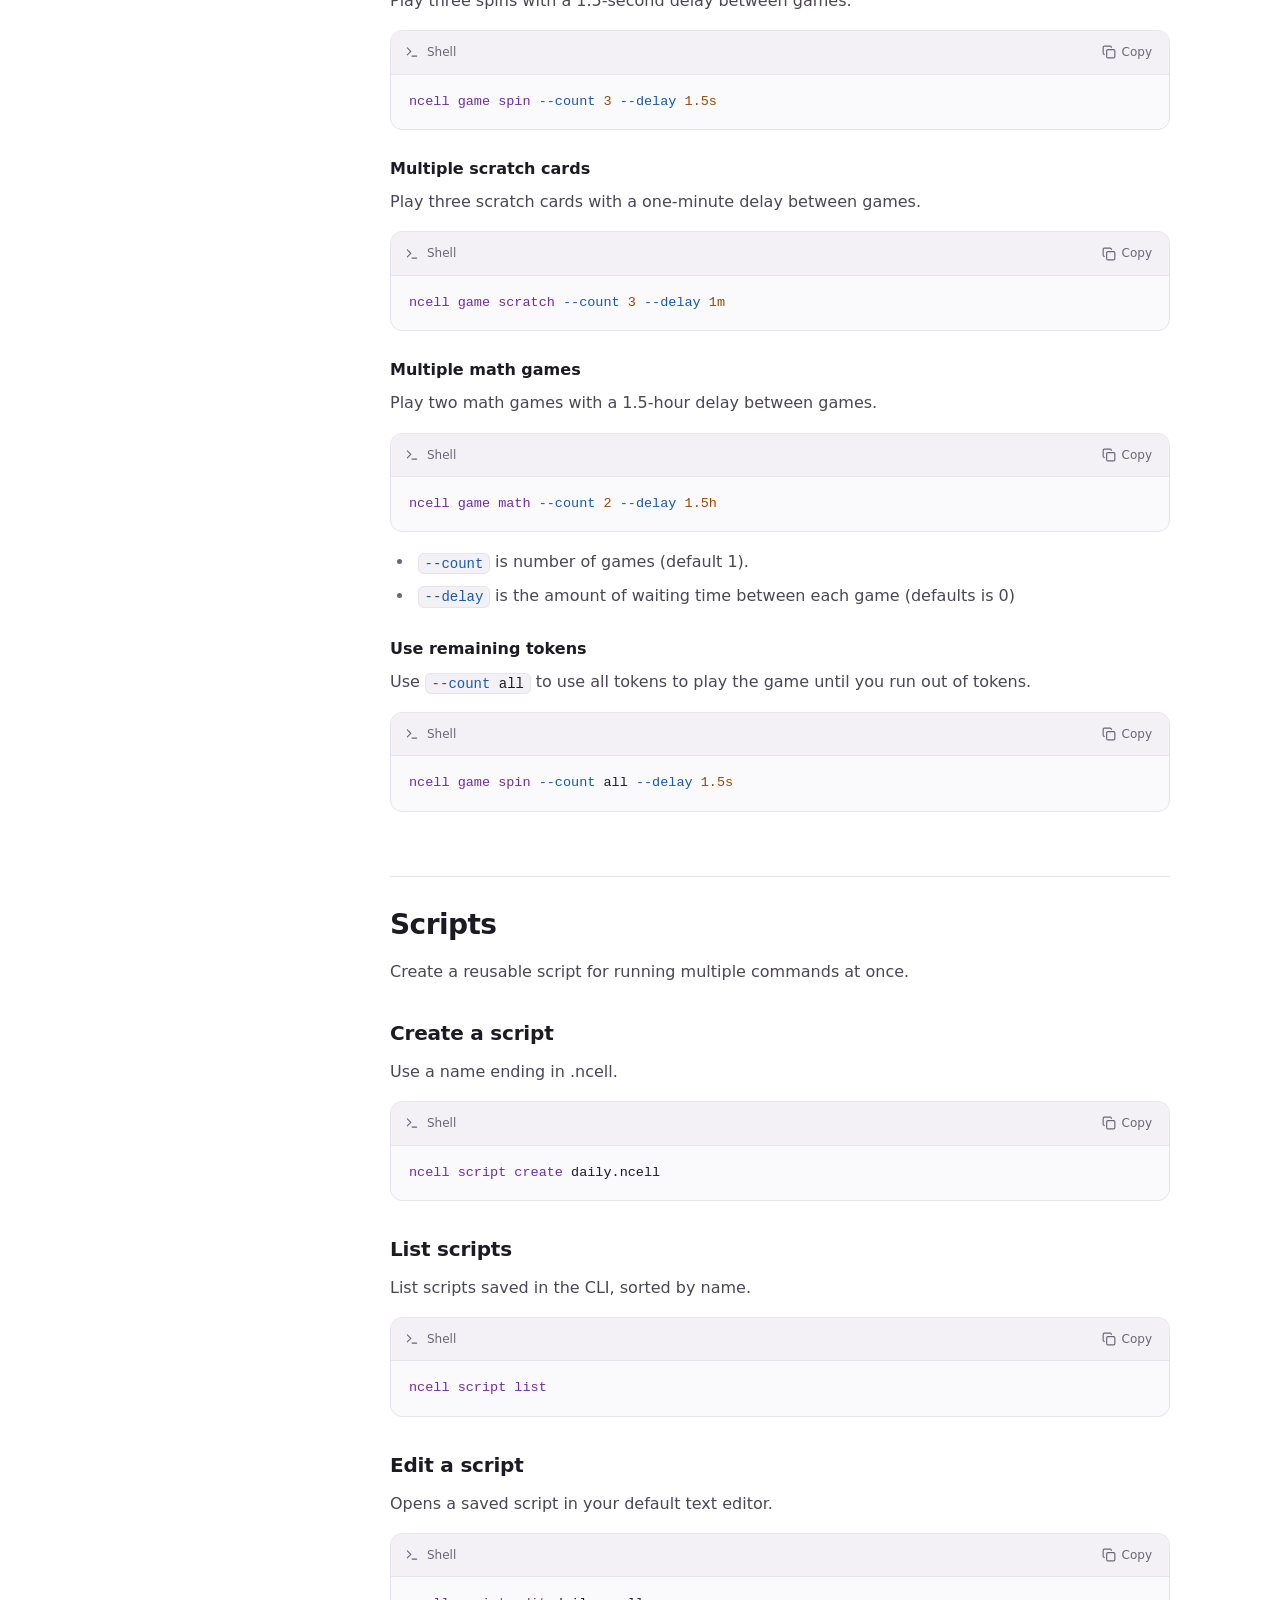
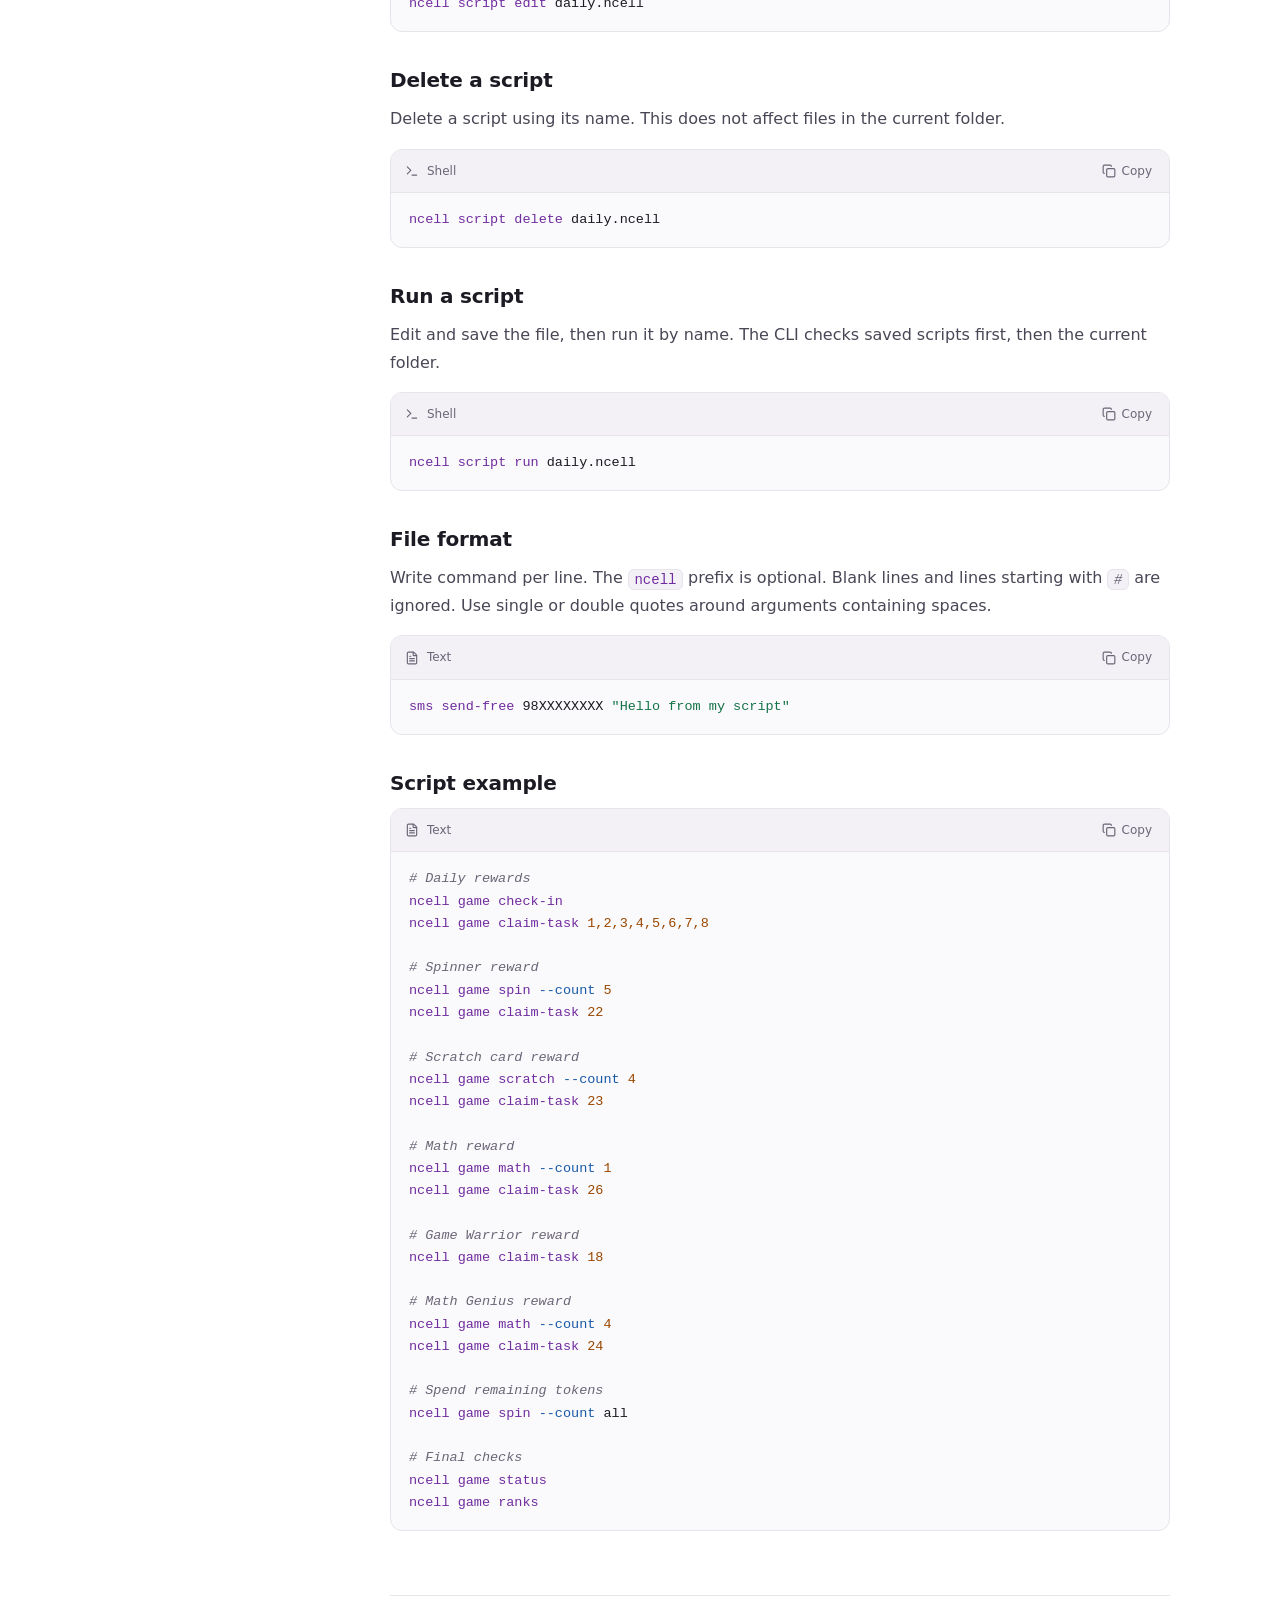
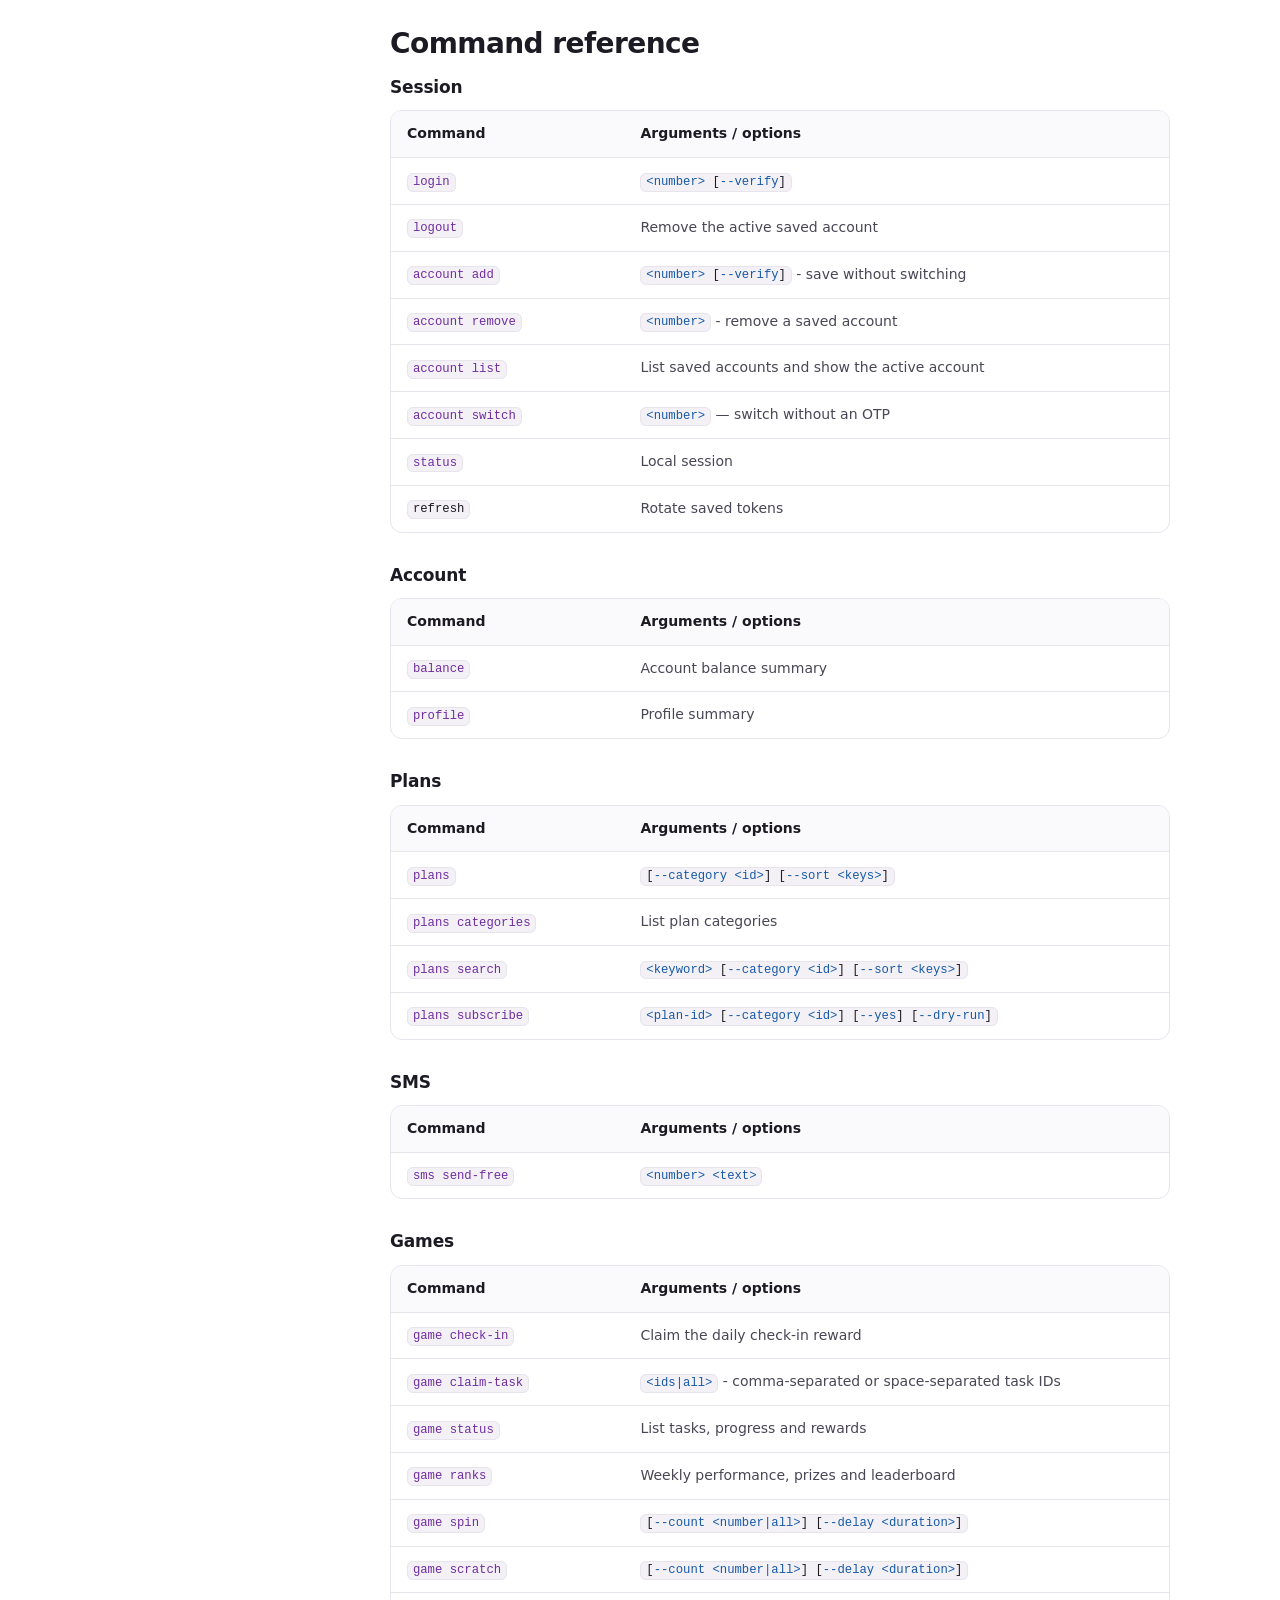
==== commit 2c369a03: "chore: bump version to 0.5.6" ====
--- a/docs/index.html
+++ b/docs/index.html
@@ -346,7 +346,7 @@
                 <span>ncell-cli</span>
             </a>
 
-            <span class="version" data-package-version>v0.5.5</span>
+            <span class="version" data-package-version>v0.5.6</span>
 
             <div class="header-center">
                 <button id="search-btn" class="search-btn" type="button" aria-label="Search documentation"
@@ -486,7 +486,7 @@
                         aria-hidden="true">
                         <use href="#i-download" />
                     </svg><span>Download
-                        <span data-package-version>v0.5.5</span></span></a>
+                        <span data-package-version>v0.5.6</span></span></a>
             </div>
 
             <nav class="cards" aria-label="Popular topics">
@@ -554,10 +554,10 @@
                 folder. </p>
 
             <pre
-                data-lang="Shell"><code>curl -fsSL https://raw.githubusercontent.com/rohityadav-sas/ncell-cli/main/install.sh | NCELL_VERSION=v0.5.5 sh</code></pre>
+                data-lang="Shell"><code>curl -fsSL https://raw.githubusercontent.com/rohityadav-sas/ncell-cli/main/install.sh | NCELL_VERSION=v0.5.6 sh</code></pre>
 
             <pre
-                data-lang="PowerShell"><code>$env:NCELL_VERSION = 'v0.5.5'; irm https://raw.githubusercontent.com/rohityadav-sas/ncell-cli/main/install.ps1 | iex</code></pre>
+                data-lang="PowerShell"><code>$env:NCELL_VERSION = 'v0.5.6'; irm https://raw.githubusercontent.com/rohityadav-sas/ncell-cli/main/install.ps1 | iex</code></pre>
 
             <h3>Updating</h3>
             <p>
@@ -1364,7 +1364,7 @@
 
         <footer class="page-footer">
             <p>
-                ncell-cli <span data-package-version>v0.5.5</span>
+                ncell-cli <span data-package-version>v0.5.6</span>
                 <span class="footer-dot">·</span> MIT licensed
             </p>
 
